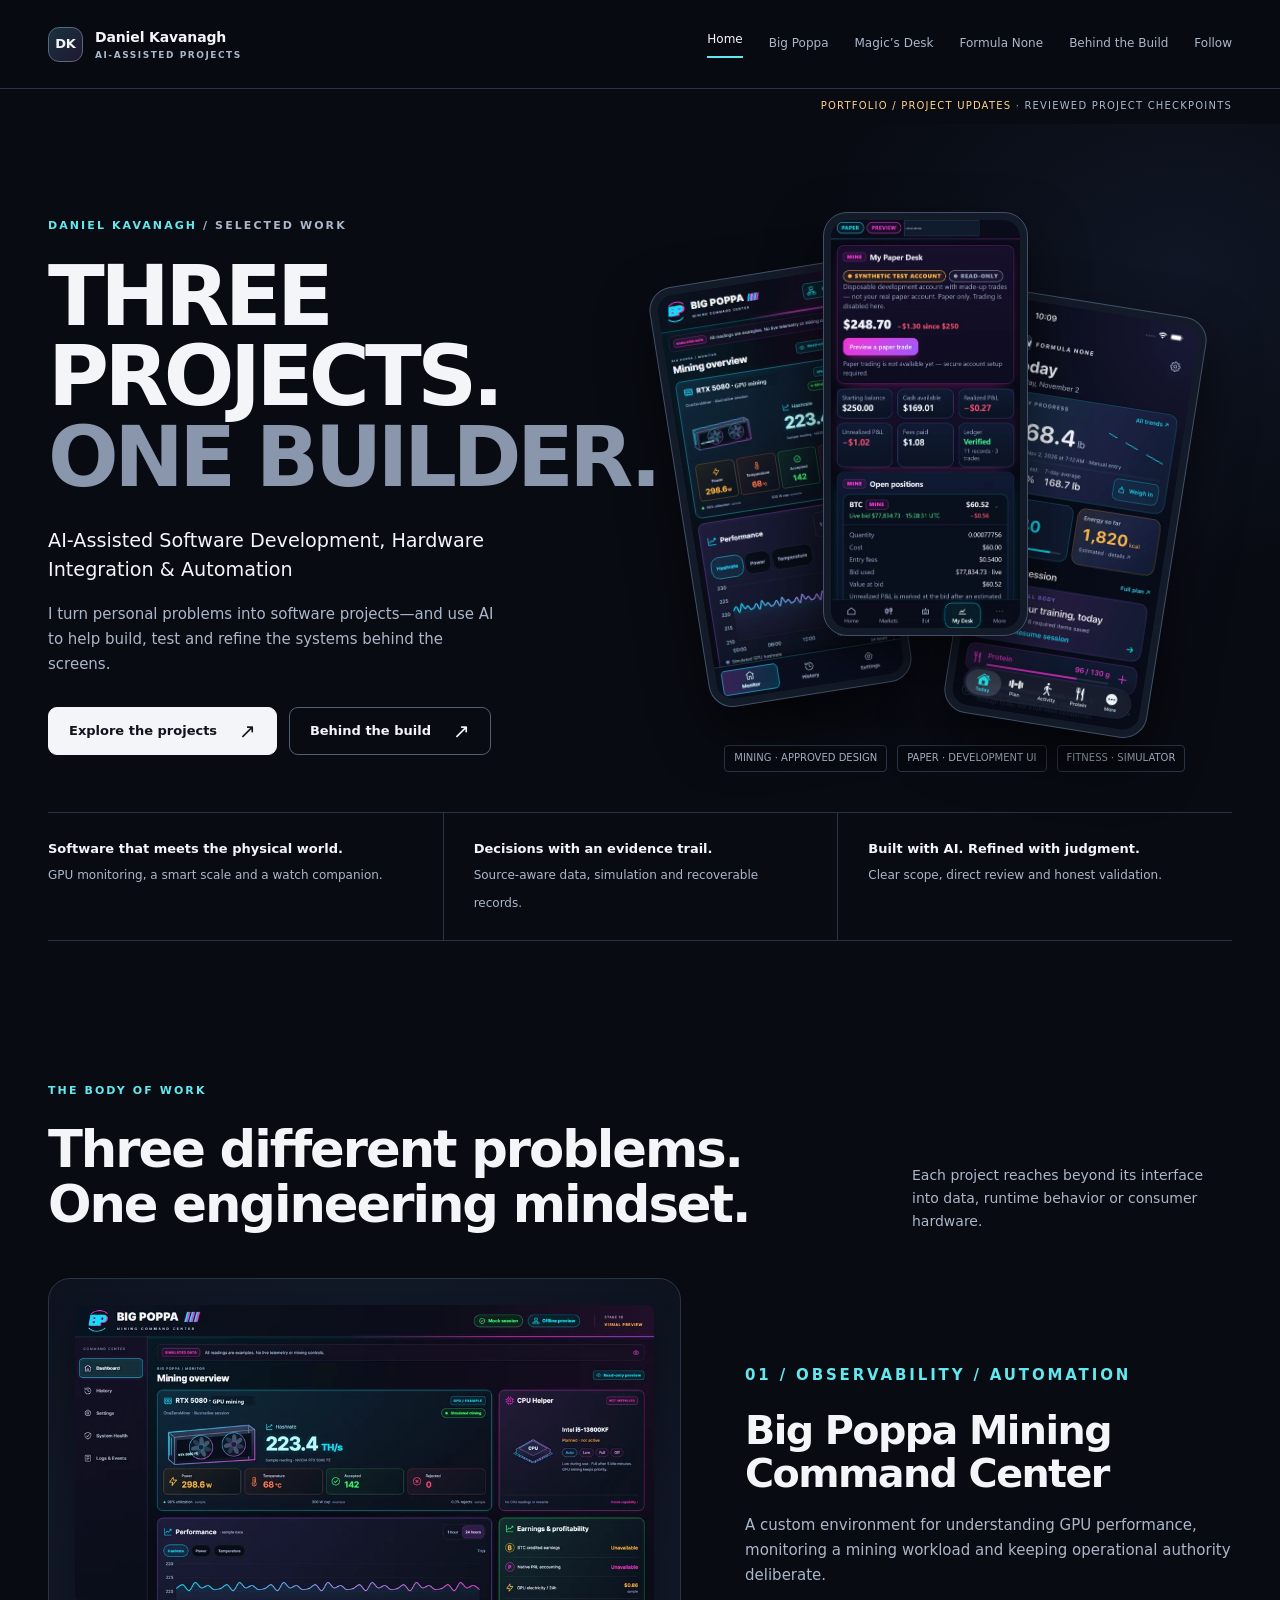
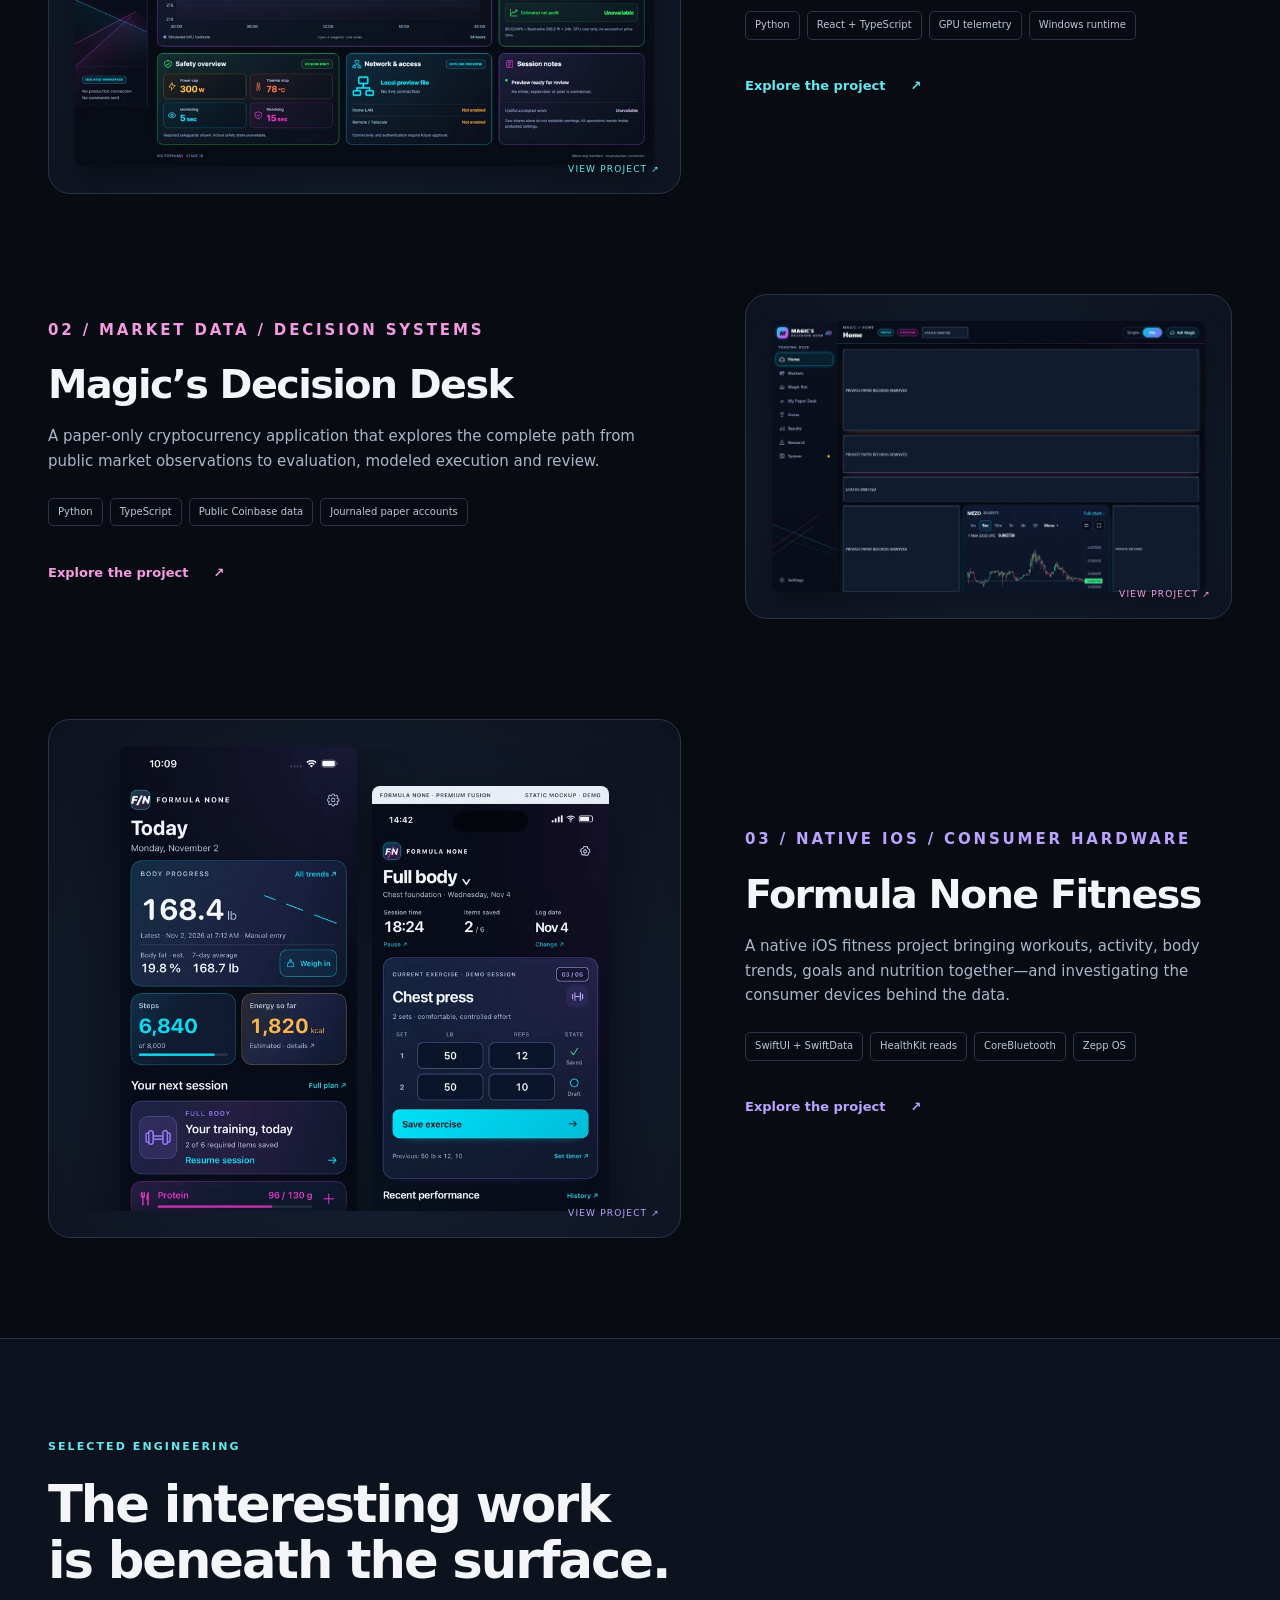
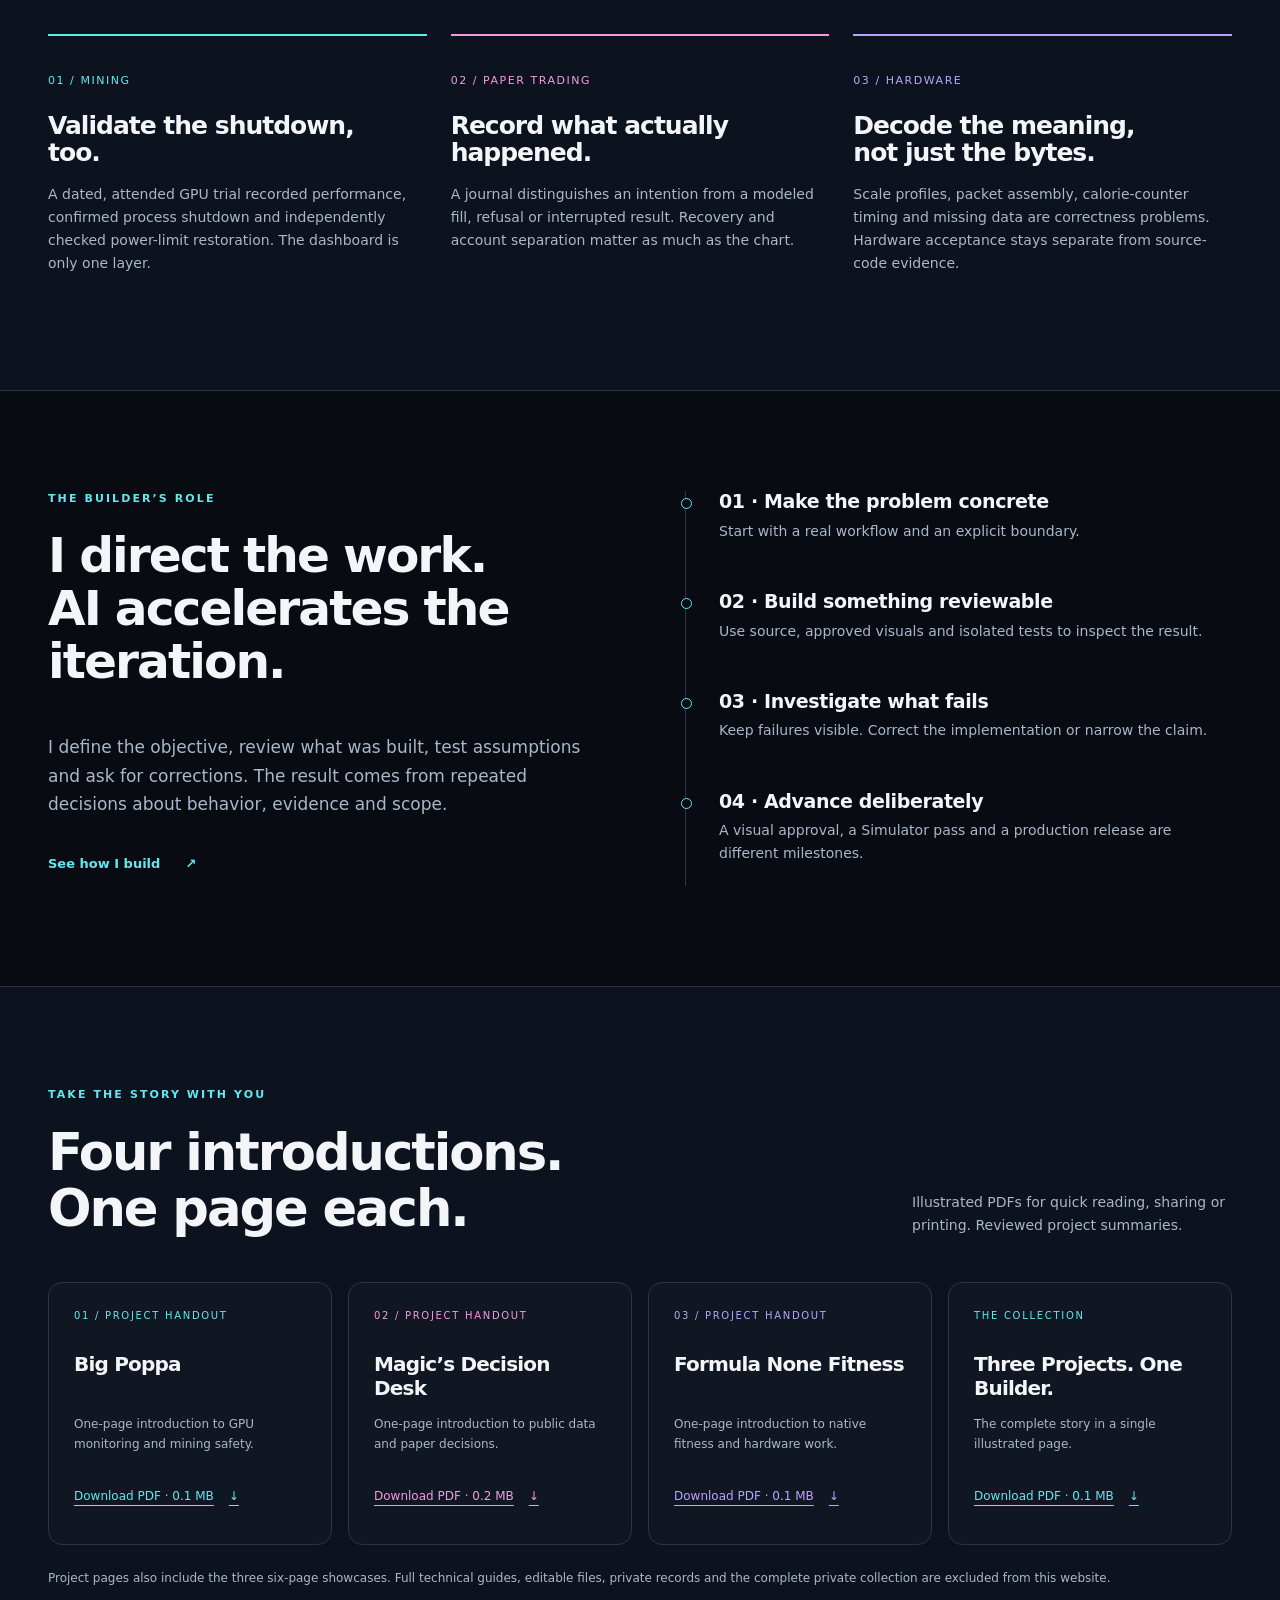
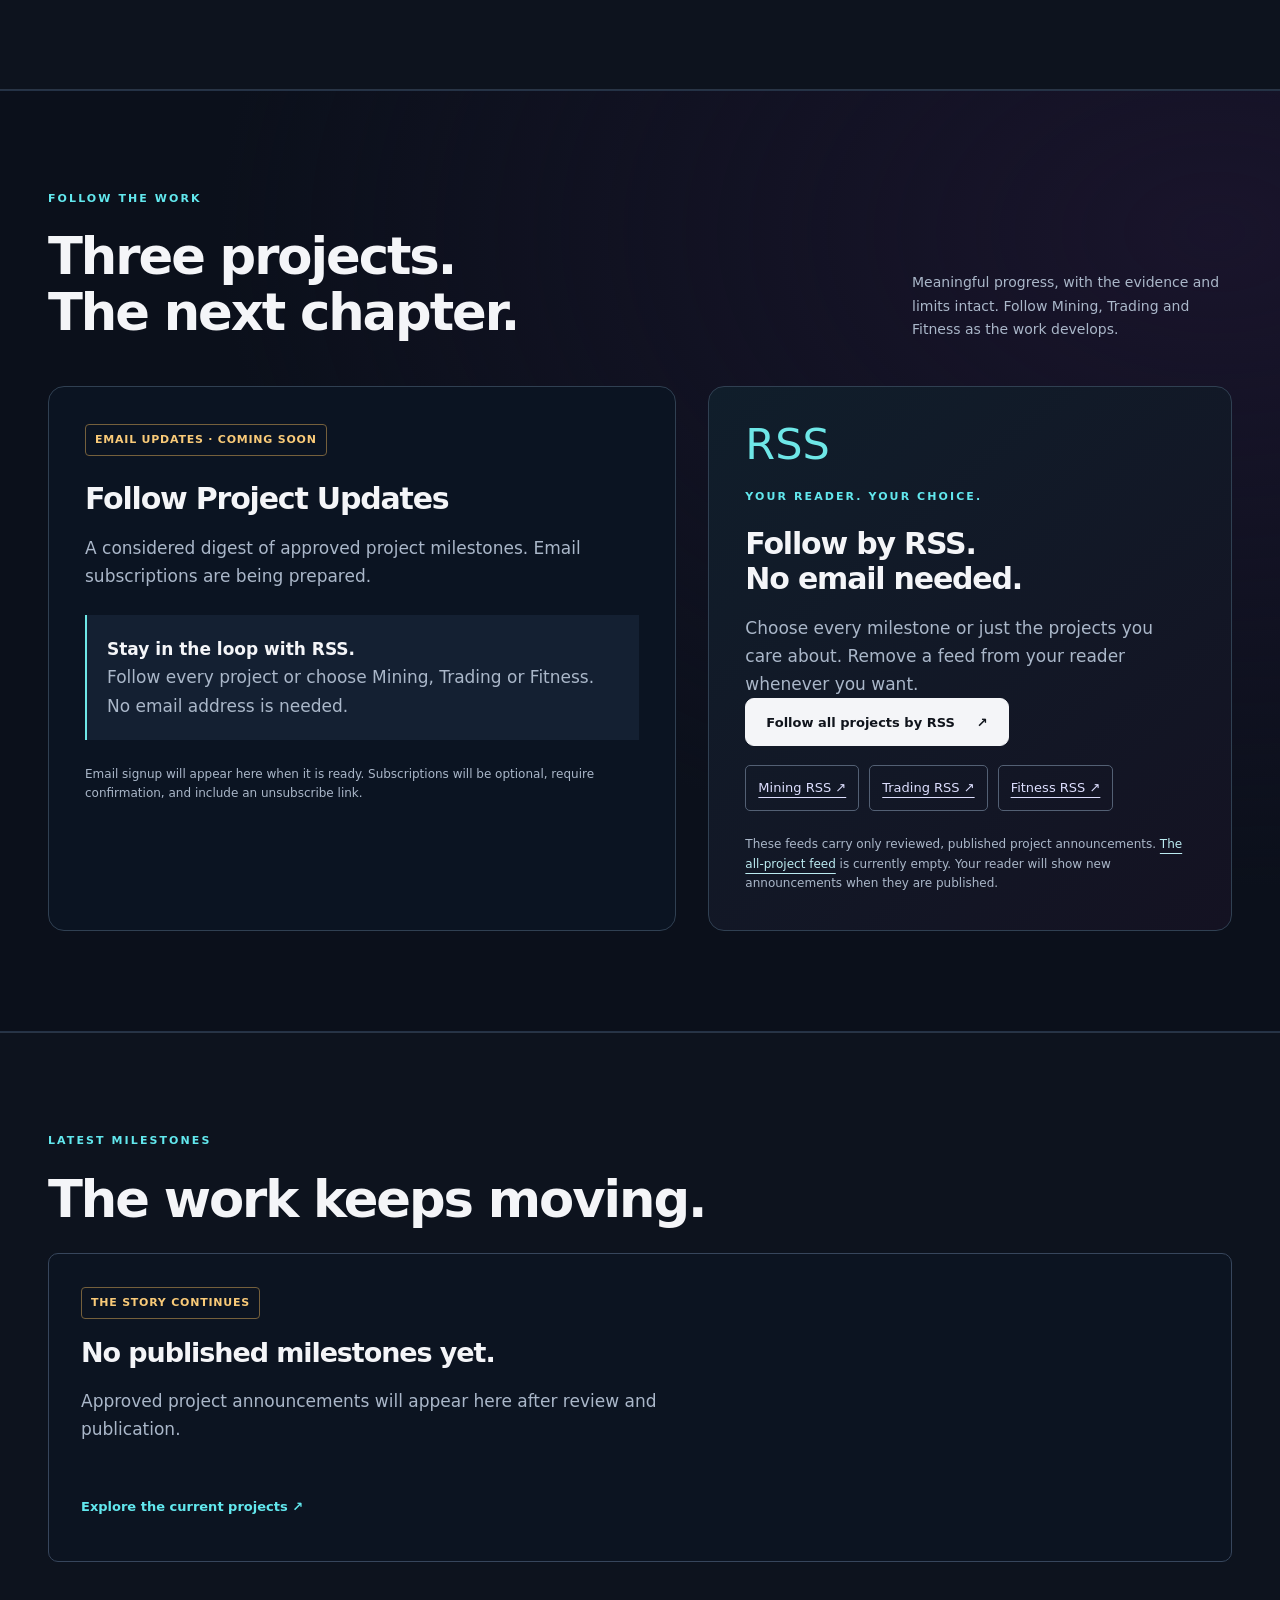
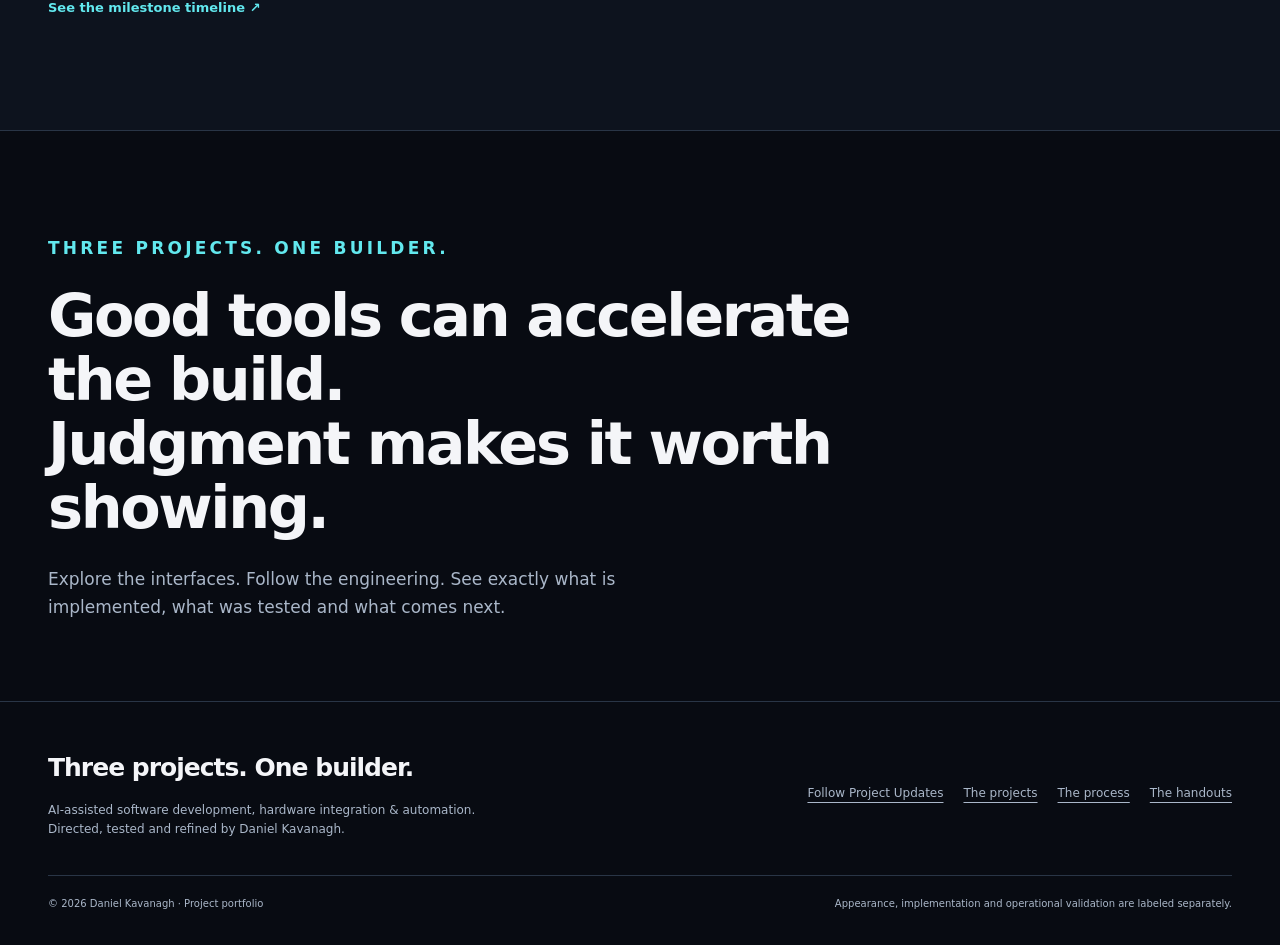
==== site/index.html @ 62670c36 "Publish owner-approved W3 Option-B portfolio release" ====
<!doctype html><html lang="en"><head><meta charset="utf-8"><meta name="viewport" content="width=device-width,initial-scale=1"><meta name="referrer" content="no-referrer"><meta http-equiv="Content-Security-Policy" content="default-src 'self'; img-src 'self' data:; script-src 'self'; style-src 'self'; font-src 'self'; connect-src 'none'; object-src 'none'; base-uri 'none'; form-action 'none'"><title>THREE PROJECTS. ONE BUILDER. | Daniel Kavanagh</title><meta name="description" content="Daniel Kavanagh’s AI-assisted software, hardware integration and automation portfolio: mining observability, paper-trading decisions and native iOS fitness."><meta property="og:type" content="website"><meta property="og:title" content="THREE PROJECTS. ONE BUILDER."><meta property="og:description" content="Daniel Kavanagh’s AI-assisted software, hardware integration and automation portfolio: mining observability, paper-trading decisions and native iOS fitness."><meta property="og:image" content="https://danielkavanagh2021-lgtm.github.io/three-projects-one-builder/assets/images/social-card.png"><meta property="og:image:width" content="1200"><meta property="og:image:height" content="630"><meta name="twitter:card" content="summary_large_image"><link rel="icon" href="assets/favicon.svg" type="image/svg+xml"><link rel="stylesheet" href="assets/site.css"><script src="assets/site.js" defer></script><link rel="stylesheet" href="assets/follow.css"><link rel="alternate" type="application/rss+xml" title="Three Projects. One Builder. milestones" href="feed.xml"><script src="assets/follow.js" defer></script><link rel="canonical" href="https://danielkavanagh2021-lgtm.github.io/three-projects-one-builder/"><meta property="og:url" content="https://danielkavanagh2021-lgtm.github.io/three-projects-one-builder/"></head><body class="cyan"><a class="skip" href="#main">Skip to content</a><header class="site-header"><div class="wrap header-inner"><a class="brand" href="index.html" aria-label="Daniel Kavanagh portfolio home"><span class="brand-mark" aria-hidden="true">DK</span><span>Daniel Kavanagh<small>AI-ASSISTED PROJECTS</small></span></a><button class="menu-toggle" type="button" aria-controls="primary-nav" aria-expanded="false" hidden>Menu <span aria-hidden="true">☰</span></button><nav class="nav" id="primary-nav" aria-label="Primary"><a href="index.html" aria-current="page">Home</a><a href="big-poppa.html">Big Poppa</a><a href="magics-decision-desk.html">Magic’s Desk</a><a href="formula-none-fitness.html">Formula None</a><a href="behind-the-build.html">Behind the Build</a><a href="updates.html">Follow</a></nav></div></header><div class="wrap preview-line"><b>PORTFOLIO / PROJECT UPDATES</b> · Reviewed project checkpoints</div><noscript><p class="no-script">All pages, images and downloads work without JavaScript. Image links open full resolution.</p></noscript><main id="main" tabindex="-1"><section class="hero"><div class="wrap"><div class="hero-grid"><div class="hero-copy"><p class="eyebrow">DANIEL KAVANAGH <span>/ SELECTED WORK</span></p><h1 class="home-title">THREE PROJECTS.<br><span class="quiet">ONE BUILDER.</span></h1><p class="subtitle">AI-Assisted Software Development, Hardware Integration &amp; Automation</p><p class="intro">I turn personal problems into software projects—and use AI to help build, test and refine the systems behind the screens.</p><div class="actions"><a class="button" href="#projects">Explore the projects <span class="arrow" aria-hidden="true">↗</span></a><a class="button secondary" href="behind-the-build.html">Behind the build <span class="arrow" aria-hidden="true">↗</span></a></div></div><div class="hero-phones" aria-label="Actual project visuals"><div class="phone-frame"><img src="assets/images/big-phone-thumb.webp" alt="Big Poppa approved phone design; simulated mining data" width="390" height="844" loading="eager" decoding="sync" class="" fetchpriority="high"></div><div class="phone-frame"><img src="assets/images/magic-desk-phone-thumb.webp" alt="Magic’s My Paper Desk phone interface; explicit synthetic test account" width="393" height="850" loading="eager" decoding="sync" class="" fetchpriority="high"></div><div class="phone-frame"><img src="assets/images/m1-populated-top-thumb.webp" alt="Formula None Today M1 actual Simulator screenshot with fictional data" width="392" height="850" loading="eager" decoding="sync" class="" fetchpriority="high"></div><div class="phone-notes"><span>MINING · APPROVED DESIGN</span><span>PAPER · DEVELOPMENT UI</span><span>FITNESS · SIMULATOR</span></div></div></div><div class="intro-strip"><div><strong>Software that meets the physical world.</strong><span>GPU monitoring, a smart scale and a watch companion.</span></div><div><strong>Decisions with an evidence trail.</strong><span>Source-aware data, simulation and recoverable records.</span></div><div><strong>Built with AI. Refined with judgment.</strong><span>Clear scope, direct review and honest validation.</span></div></div></div></section><section class="section" id="projects"><div class="wrap"><div class="section-heading"><div><p class="eyebrow">THE BODY OF WORK</p><h2>Three different problems.<br>One engineering mindset.</h2></div><p>Each project reaches beyond its interface into data, runtime behavior or consumer hardware.</p></div><article class="project-row cyan reveal"><a class="project-art" href="big-poppa.html" aria-label="Explore Big Poppa Mining Command Center"><img src="assets/images/big-dashboard-thumb.webp" alt="Stage 1B · approved simulated interface" width="900" height="718" loading="eager" decoding="sync" class=""></a><div class="project-copy"><p class="eyebrow">01 / OBSERVABILITY / AUTOMATION</p><h3>Big Poppa Mining Command Center</h3><p>A custom environment for understanding GPU performance, monitoring a mining workload and keeping operational authority deliberate.</p><div class="tags"><span>Python</span><span>React + TypeScript</span><span>GPU telemetry</span><span>Windows runtime</span></div><a class="text-link" href="big-poppa.html">Explore the project <span aria-hidden="true">↗</span></a></div></article><article class="project-row magenta reveal"><a class="project-art" href="magics-decision-desk.html" aria-label="Explore Magic’s Decision Desk"><img src="assets/images/magic-home-thumb.webp" alt="Premium Concept C · development visual reference" width="900" height="562" loading="eager" decoding="sync" class=""></a><div class="project-copy"><p class="eyebrow">02 / MARKET DATA / DECISION SYSTEMS</p><h3>Magic’s Decision Desk</h3><p>A paper-only cryptocurrency application that explores the complete path from public market observations to evaluation, modeled execution and review.</p><div class="tags"><span>Python</span><span>TypeScript</span><span>Public Coinbase data</span><span>Journaled paper accounts</span></div><a class="text-link" href="magics-decision-desk.html">Explore the project <span aria-hidden="true">↗</span></a></div></article><article class="project-row violet reveal"><a class="project-art" href="formula-none-fitness.html" aria-label="Explore Formula None Fitness"><div class="phone-pair"><img src="assets/images/m1-populated-top-thumb.webp" alt="Actual Today M1 in Simulator with fictional data" width="392" height="850" loading="eager" decoding="sync" class=""><img src="assets/images/fitness-workouts-thumb.webp" alt="Approved static Fusion Workouts design" width="379" height="850" loading="eager" decoding="sync" class=""></div></a><div class="project-copy"><p class="eyebrow">03 / NATIVE iOS / CONSUMER HARDWARE</p><h3>Formula None Fitness</h3><p>A native iOS fitness project bringing workouts, activity, body trends, goals and nutrition together—and investigating the consumer devices behind the data.</p><div class="tags"><span>SwiftUI + SwiftData</span><span>HealthKit reads</span><span>CoreBluetooth</span><span>Zepp OS</span></div><a class="text-link" href="formula-none-fitness.html">Explore the project <span aria-hidden="true">↗</span></a></div></article></div></section><section class="section tinted"><div class="wrap"><div class="section-heading"><div><p class="eyebrow">SELECTED ENGINEERING</p><h2>The interesting work<br>is beneath the surface.</h2></div></div><div class="three-col"><article class="insight cyan"><span class="index">01 / MINING</span><h3>Validate the shutdown, too.</h3><p>A dated, attended GPU trial recorded performance, confirmed process shutdown and independently checked power-limit restoration. The dashboard is only one layer.</p></article><article class="insight magenta"><span class="index">02 / PAPER TRADING</span><h3>Record what actually happened.</h3><p>A journal distinguishes an intention from a modeled fill, refusal or interrupted result. Recovery and account separation matter as much as the chart.</p></article><article class="insight violet"><span class="index">03 / HARDWARE</span><h3>Decode the meaning, not just the bytes.</h3><p>Scale profiles, packet assembly, calorie-counter timing and missing data are correctness problems. Hardware acceptance stays separate from source-code evidence.</p></article></div></div></section><section class="section"><div class="wrap editorial"><div><div class="section-heading"><div><p class="eyebrow">THE BUILDER’S ROLE</p><h2>I direct the work.<br>AI accelerates the iteration.</h2></div></div><p>I define the objective, review what was built, test assumptions and ask for corrections. The result comes from repeated decisions about behavior, evidence and scope.</p><a class="text-link" href="behind-the-build.html">See how I build <span aria-hidden="true">↗</span></a></div><div class="process-line"><article><h3>01 · Make the problem concrete</h3><p>Start with a real workflow and an explicit boundary.</p></article><article><h3>02 · Build something reviewable</h3><p>Use source, approved visuals and isolated tests to inspect the result.</p></article><article><h3>03 · Investigate what fails</h3><p>Keep failures visible. Correct the implementation or narrow the claim.</p></article><article><h3>04 · Advance deliberately</h3><p>A visual approval, a Simulator pass and a production release are different milestones.</p></article></div></div></section><section class="section tinted" id="downloads"><div class="wrap"><div class="section-heading"><div><p class="eyebrow">TAKE THE STORY WITH YOU</p><h2>Four introductions.<br>One page each.</h2></div><p>Illustrated PDFs for quick reading, sharing or printing. Reviewed project summaries.</p></div><div class="download-grid"><article class="download-card cyan"><span class="doc-icon">01 / PROJECT HANDOUT</span><h3>Big Poppa</h3><p>One-page introduction to GPU monitoring and mining safety.</p><a href="assets/downloads/07-Big-Poppa-One-Page.pdf" download>Download PDF · 0.1 MB <span aria-hidden="true">↓</span></a></article><article class="download-card magenta"><span class="doc-icon">02 / PROJECT HANDOUT</span><h3>Magic’s Decision Desk</h3><p>One-page introduction to public data and paper decisions.</p><a href="assets/downloads/08-Magics-Decision-Desk-One-Page.pdf" download>Download PDF · 0.2 MB <span aria-hidden="true">↓</span></a></article><article class="download-card violet"><span class="doc-icon">03 / PROJECT HANDOUT</span><h3>Formula None Fitness</h3><p>One-page introduction to native fitness and hardware work.</p><a href="assets/downloads/09-Formula-None-Fitness-One-Page.pdf" download>Download PDF · 0.1 MB <span aria-hidden="true">↓</span></a></article><article class="download-card cyan"><span class="doc-icon">THE COLLECTION</span><h3>Three Projects. One Builder.</h3><p>The complete story in a single illustrated page.</p><a href="assets/downloads/10-Three-Projects-One-Page.pdf" download>Download PDF · 0.1 MB <span aria-hidden="true">↓</span></a></article></div><p class="fineprint">Project pages also include the three six-page showcases. Full technical guides, editable files, private records and the complete private collection are excluded from this website.</p></div></section><section class="section follow-section" id="follow"><div class="wrap"><div class="section-heading"><div><p class="eyebrow">FOLLOW THE WORK</p><h2>Three projects.<br/>The next chapter.</h2></div><p>Meaningful progress, with the evidence and limits intact. Follow Mining, Trading and Fitness as the work develops.</p></div><div class="follow-grid"><article class="email-preview email-coming-soon"><span class="review-badge">EMAIL UPDATES · COMING SOON</span><h3>Follow Project Updates</h3><p>A considered digest of approved project milestones. Email subscriptions are being prepared.</p><div class="coming-soon-message"><strong>Stay in the loop with RSS.</strong><p>Follow every project or choose Mining, Trading or Fitness. No email address is needed.</p></div><p class="fineprint">Email signup will appear here when it is ready. Subscriptions will be optional, require confirmation, and include an unsubscribe link.</p></article><aside class="rss-panel"><span class="rss-icon" aria-hidden="true">RSS</span><p class="eyebrow">YOUR READER. YOUR CHOICE.</p><h3>Follow by RSS.<br/>No email needed.</h3><p>Choose every milestone or just the projects you care about. Remove a feed from your reader whenever you want.</p><a class="button" href="feed.xml">Follow all projects by RSS <span aria-hidden="true">↗</span></a><div class="rss-interests"><a href="feed-mining.xml">Mining RSS ↗</a><a href="feed-trading.xml">Trading RSS ↗</a><a href="feed-fitness.xml">Fitness RSS ↗</a></div><p class="fineprint">These feeds carry only reviewed, published project announcements. <a href="feed.xml">The all-project feed</a> is currently empty. Your reader will show new announcements when they are published.</p></aside></div></div></section><section class="section tinted"><div class="wrap"><p class="eyebrow">LATEST MILESTONES</p><h2>The work keeps moving.</h2><div class="milestone-timeline" id="milestone-timeline"><div class="milestone-empty"><span class="review-badge">THE STORY CONTINUES</span><h3>No published milestones yet.</h3><p id="milestone-empty-message">Approved project announcements will appear here after review and publication.</p><a class="text-link" href="index.html#projects">Explore the current projects ↗</a></div></div><p><a class="text-link" href="updates.html#latest">See the milestone timeline ↗</a></p></div></section><section class="closing"><div class="wrap"><p class="eyebrow">THREE PROJECTS. ONE BUILDER.</p><h2>Good tools can accelerate the build.<br>Judgment makes it worth showing.</h2><p>Explore the interfaces. Follow the engineering. See exactly what is implemented, what was tested and what comes next.</p></div></section></main><footer class="site-footer"><div class="wrap"><div class="footer-top"><div><strong>Three projects. One builder.</strong><p>AI-assisted software development, hardware integration & automation.<br>Directed, tested and refined by Daniel Kavanagh.</p></div><nav class="footer-nav" aria-label="Footer"><a href="updates.html">Follow Project Updates</a><a href="index.html#projects">The projects</a><a href="behind-the-build.html">The process</a><a href="index.html#downloads">The handouts</a></nav></div><div class="footer-bottom"><span>© 2026 Daniel Kavanagh · Project portfolio</span><span>Appearance, implementation and operational validation are labeled separately.</span></div></div></footer><dialog id="image-viewer" aria-label="Screenshot viewer" aria-describedby="viewer-caption"><div class="viewer-toolbar"><button type="button" class="viewer-prev" aria-label="Previous screenshot">←</button><button type="button" class="viewer-next" aria-label="Next screenshot">→</button><span id="viewer-position" aria-live="polite"></span><button type="button" class="viewer-close" aria-label="Close screenshot viewer">Close ×</button></div><img class="viewer-image" alt=""><p class="viewer-caption" id="viewer-caption"></p><a class="original-link" href="assets/images/social-card.png" target="_blank" rel="noopener">Open full-resolution image ↗</a></dialog></body></html>
---- site/assets/site.css ----
@charset "UTF-8";
:root{color-scheme:dark;--bg:#080b12;--surface:#101722;--surface2:#151e2d;--ink:#f4f5f8;--muted:#aab7c9;--line:#293546;--cyan:#62e8ee;--magenta:#f39bdf;--violet:#bba4ff;--emerald:#77e8b4;--amber:#ffd28a;--accent:var(--cyan);--radius:22px;font-family:"Segoe UI",system-ui,-apple-system,BlinkMacSystemFont,sans-serif}
*{box-sizing:border-box}html{scroll-behavior:smooth;scroll-padding-top:110px}body{margin:0;background:var(--bg);color:var(--ink);font-size:17px;line-height:1.65}body.viewer-open{overflow:hidden}a{color:inherit;text-decoration-thickness:1px;text-underline-offset:5px}button,a{-webkit-tap-highlight-color:transparent}button{font:inherit}button,a,summary{touch-action:manipulation}:focus-visible{outline:3px solid var(--cyan);outline-offset:5px}::selection{background:#624192;color:white}img{display:block;max-width:100%;height:auto}h1,h2,h3,p,figure{margin:0}h1,h2,h3{line-height:1.09;letter-spacing:-.04em;font-weight:650}p{color:var(--muted)}h1{font-size:clamp(44px,6vw,86px)}h2{font-size:clamp(33px,4vw,56px)}h3{font-size:25px}strong{color:var(--ink)}.wrap{width:min(1256px,calc(100% - 96px));margin:auto}.cyan{--accent:var(--cyan)}.magenta{--accent:var(--magenta)}.violet{--accent:var(--violet)}.eyebrow{font:600 11px/1.5 "Segoe UI",system-ui,sans-serif;letter-spacing:.19em;text-transform:uppercase;color:var(--accent);margin-bottom:22px}.eyebrow span{margin-right:20px;color:var(--muted)}.pill{display:inline-flex;align-items:center;gap:8px;border:1px solid var(--line);border-radius:999px;font-size:11px;line-height:1.5;letter-spacing:.06em;padding:7px 12px;color:var(--muted)}.pill:before{content:"";width:6px;height:6px;background:var(--emerald);border-radius:50%}.pill.amber:before{background:var(--amber)}.skip{position:fixed;top:-100px;left:16px;z-index:100;background:var(--ink);color:var(--bg);padding:14px}.skip:focus{top:12px}.site-header{border-bottom:1px solid var(--line);background:rgba(8,11,18,.96);position:sticky;top:0;z-index:30;backdrop-filter:blur(16px)}.header-inner{height:88px;display:flex;align-items:center;justify-content:space-between;gap:25px}.brand{display:flex;align-items:center;gap:12px;text-decoration:none;font-size:14px;font-weight:600;letter-spacing:-.01em;white-space:nowrap}.brand-mark{width:35px;height:35px;display:grid;place-items:center;border:1px solid #586779;border-radius:11px;font-size:13px;background:linear-gradient(135deg,#19323e,#201831)}.brand small{display:block;font-size:9px;color:var(--muted);letter-spacing:.17em;line-height:1.4}.nav{display:flex;gap:26px;align-items:center}.nav a{font-size:12px;text-decoration:none;color:var(--muted);padding:15px 0;white-space:nowrap}.nav a:hover,.nav a[aria-current=page]{color:var(--ink)}.nav a[aria-current=page]:after{content:"";display:block;background:var(--accent);height:2px;margin-top:6px}.menu-toggle{border:1px solid var(--line);background:var(--surface);color:var(--ink);border-radius:10px;min-height:44px;padding:6px 13px}.preview-line{font-size:10px;letter-spacing:.12em;text-transform:uppercase;color:var(--muted);text-align:right;padding:9px 0}.preview-line b{font-weight:500;color:var(--amber)}.hero{padding:58px 0 42px;position:relative;overflow:clip}.hero:before{content:"";width:800px;height:650px;position:absolute;right:-300px;top:-180px;background:radial-gradient(ellipse,#25345944,transparent 65%);pointer-events:none}.hero-grid{display:grid;grid-template-columns:1.1fr 1fr;gap:20px;align-items:center;min-height:610px}.home-title{font-size:clamp(52px,6.5vw,94px);font-weight:700;letter-spacing:-.055em;line-height:.97}.home-title .quiet{color:#8996ac}.hero-copy{position:relative;z-index:2;max-width:650px}.hero-copy .subtitle{font-size:clamp(16px,1.5vw,20px);color:var(--ink);max-width:490px;margin-top:28px;line-height:1.5}.hero-copy .intro{font-size:15px;max-width:460px;margin-top:18px}.actions{display:flex;gap:12px;flex-wrap:wrap;margin-top:30px}.button{min-height:48px;display:inline-flex;align-items:center;justify-content:center;gap:22px;padding:12px 20px;border-radius:9px;background:var(--ink);color:#10141c;text-decoration:none;font-size:13px;font-weight:600;border:1px solid var(--ink);transition:transform .2s,background .2s}.button:hover{transform:translateY(-2px);background:white}.button.secondary{color:var(--ink);background:transparent;border-color:#526073}.button.secondary:hover{background:var(--surface2)}.arrow{font-size:20px;font-weight:400;line-height:1}.hero-phones{position:relative;height:570px;isolation:isolate;perspective:1400px}.hero-phones:before{content:"";position:absolute;inset:50px -30px 0;background:radial-gradient(ellipse,#4a357e35,transparent 67%);z-index:-1}.phone-frame{position:absolute;width:205px;border-radius:24px;padding:7px;background:#141b28;border:1px solid #415068;box-shadow:0 26px 55px #0009;overflow:hidden}.phone-frame img{width:100%;border-radius:17px}.phone-frame:nth-child(1){top:70px;left:0;transform:rotate(-9deg);z-index:1}.phone-frame:nth-child(2){top:10px;left:145px;transform:rotate(0deg);z-index:3}.phone-frame:nth-child(3){top:100px;left:295px;transform:rotate(9deg);z-index:2}.phone-notes{position:absolute;bottom:0;left:0;right:0;display:flex;justify-content:center;gap:10px;flex-wrap:wrap;font-size:10px;color:var(--muted)}.phone-notes span{padding:4px 9px;background:#080b12dd;border:1px solid var(--line);border-radius:4px}.intro-strip{display:grid;grid-template-columns:repeat(3,1fr);border-top:1px solid var(--line);border-bottom:1px solid var(--line);margin:20px 0 0}.intro-strip>div{padding:25px 30px 25px 0}.intro-strip>div+div{border-left:1px solid var(--line);padding-left:30px}.intro-strip strong{display:block;font-size:13px;font-weight:600}.intro-strip span{font-size:12px;color:var(--muted)}.section{padding:100px 0}.section-heading{display:flex;gap:30px;justify-content:space-between;align-items:end;margin-bottom:45px}.section-heading h2{max-width:730px}.section-heading>p{max-width:320px;font-size:14px}.project-row{display:grid;grid-template-columns:1.3fr 1fr;gap:64px;align-items:center;margin:0 0 100px}.project-row:last-child{margin-bottom:0}.project-row:nth-child(odd) .project-art{order:2}.project-art{display:block;background:radial-gradient(ellipse at 50% 60%,#182337,#0d121e);border:1px solid var(--line);border-radius:var(--radius);padding:26px;position:relative;overflow:hidden;text-decoration:none}.project-art:after{content:"VIEW PROJECT ↗";position:absolute;right:20px;bottom:16px;font-size:9px;color:var(--accent);letter-spacing:.13em}.project-art>img{width:100%;box-shadow:0 18px 30px #0005;border-radius:8px;transition:transform .5s}.project-art:hover>img{transform:translateY(-5px)}.project-art .phone-pair{display:flex;gap:15px;align-items:start;justify-content:center;max-height:465px;overflow:hidden}.project-art .phone-pair img{width:41%;border-radius:8px;box-shadow:0 20px 50px #0008}.project-art .phone-pair img+img{margin-top:40px}.project-copy h3{font-size:clamp(30px,3.1vw,44px);margin-bottom:18px}.project-copy>p{font-size:15px}.tags{display:flex;gap:7px;flex-wrap:wrap;margin-top:24px}.tags span{font-size:10px;padding:5px 9px;border:1px solid var(--line);border-radius:5px;color:#bbc7d7}.text-link{display:inline-flex;align-items:center;gap:25px;font-size:13px;font-weight:600;margin-top:24px;color:var(--accent);text-decoration:none;min-height:44px}.text-link:hover{text-decoration:underline}.tinted{background:#0d131e;border-block:1px solid var(--line)}.three-col{display:grid;grid-template-columns:repeat(3,1fr);gap:24px}.insight{border-top:2px solid var(--accent);padding:28px 0 15px}.insight .index{font-size:11px;letter-spacing:.14em;color:var(--accent)}.insight h3{margin:20px 0 16px;font-size:25px;max-width:320px}.insight p{font-size:14px}.editorial{display:grid;grid-template-columns:1fr 1fr;gap:90px}.editorial h2{font-size:clamp(32px,3.8vw,52px)}.editorial p+p{margin-top:20px}.process-line{border-left:1px solid var(--line);padding-left:33px;display:grid;gap:28px}.process-line h3{font-size:19px;letter-spacing:-.02em}.process-line p{font-size:14px;margin-top:8px}.process-line article{position:relative}.process-line article:before{content:"";position:absolute;left:-38px;top:7px;width:9px;height:9px;border:1px solid var(--cyan);background:var(--bg);border-radius:50%}.download-grid{display:grid;grid-template-columns:repeat(4,1fr);gap:16px}.download-card{border:1px solid var(--line);border-radius:14px;padding:25px;background:var(--surface);display:flex;flex-direction:column;align-items:start}.download-card .doc-icon{font-size:10px;letter-spacing:.17em;color:var(--accent);margin-bottom:28px}.download-card h3{font-size:20px;line-height:1.2;min-height:48px}.download-card p{font-size:12px;margin:15px 0 20px}.download-card a{color:var(--accent);font-size:12px;margin-top:auto;min-height:44px;display:inline-flex;align-items:center;gap:15px}.fineprint{font-size:12px;color:var(--muted);margin-top:24px}.site-footer{padding:45px 0 32px;border-top:1px solid var(--line)}.footer-top{display:flex;justify-content:space-between;gap:30px;align-items:center}.footer-top strong{font-size:25px;letter-spacing:-.04em}.footer-top p{font-size:12px;max-width:480px;margin-top:12px}.footer-nav{display:flex;flex-wrap:wrap;gap:20px}.footer-nav a{font-size:12px;color:var(--muted)}.footer-bottom{margin-top:35px;padding-top:20px;border-top:1px solid var(--line);font-size:10px;color:var(--muted);display:flex;justify-content:space-between;gap:20px}.project-hero{padding:65px 0 60px}.project-hero h1{max-width:1050px}.project-hero .lead{max-width:760px;margin-top:28px;font-size:20px}.project-hero .title-meta{margin-top:28px;display:flex;gap:14px;flex-wrap:wrap}.hero-board{margin-top:45px;padding:25px;border:1px solid var(--line);border-radius:var(--radius);background:linear-gradient(140deg,#172338,#101421);position:relative}.hero-board .wide-shot{max-width:1000px;margin:auto;border-radius:8px;box-shadow:0 15px 40px #0007}.hero-board figcaption{display:flex;justify-content:space-between;gap:20px;font-size:11px;color:var(--muted);padding:20px 5px 0}.hero-board figcaption span:first-child{color:var(--accent)}.image-link{display:block;text-decoration:none;cursor:zoom-in}.status-note{border-left:3px solid var(--accent);padding:17px 22px;background:var(--surface);font-size:13px;color:var(--muted);margin-top:30px}.status-note strong{color:var(--accent)}.flow{display:grid;grid-template-columns:repeat(4,1fr);gap:28px;margin-top:40px}.flow article{border:1px solid #455469;border-radius:14px;background:var(--surface);padding:24px 20px;position:relative}.flow article:not(:last-child):after{content:"→";position:absolute;right:-24px;top:40%;color:var(--accent);font-size:24px}.flow span{font:600 11px/1 "Segoe UI",sans-serif;color:var(--accent)}.flow h3{font-size:20px;margin-top:25px}.flow p{font-size:12px;margin-top:12px}.pullquote{font-size:clamp(24px,3.2vw,40px);line-height:1.3;letter-spacing:-.025em;color:var(--ink);max-width:950px;border-left:3px solid var(--accent);padding-left:35px;margin-bottom:35px}.two-col{display:grid;grid-template-columns:1fr 1fr;gap:55px}.two-col h3{margin-bottom:20px;font-size:25px}.two-col p{font-size:15px}.two-col p+p{margin-top:20px}.gallery{display:grid;grid-template-columns:repeat(2,1fr);gap:28px}.gallery figure{border:1px solid var(--line);border-radius:18px;overflow:hidden;background:var(--surface)}.gallery .image-link{height:350px;background:#0a1020;display:flex;align-items:center;justify-content:center;padding:20px}.gallery .image-link img{max-height:310px;width:auto;object-fit:contain}.gallery figcaption{border-top:1px solid var(--line);padding:22px}.gallery h3{font-size:20px;margin-bottom:12px}.gallery p{font-size:12px}.gallery .zoom-label{color:var(--accent);display:block;font-size:10px;letter-spacing:.06em;margin-top:15px}.gallery.phones{grid-template-columns:repeat(3,1fr)}.gallery.phones .image-link{height:410px}.gallery.phones .image-link img{max-height:370px}.status-table{width:100%;border-collapse:collapse;margin-top:40px;font-size:14px}.status-table th,.status-table td{padding:22px 20px;text-align:left;border-bottom:1px solid var(--line);vertical-align:top}.status-table th{color:var(--accent);width:32%;font-weight:600}.status-table td{color:var(--muted)}.next-project{display:flex;align-items:center;justify-content:space-between;padding:35px;border:1px solid var(--line);border-radius:16px;text-decoration:none;background:var(--surface);margin:0 0 70px}.next-project span{font-size:12px;color:var(--muted)}.next-project strong{display:block;font-size:25px;margin-top:8px}.next-project i{font-style:normal;color:var(--accent);font-size:35px}.comparison{display:grid;grid-template-columns:1fr 1fr;gap:32px;margin-top:40px}.comparison figure{padding:26px;border:1px solid var(--line);border-radius:20px;background:#0d1320}.comparison .image-link img{max-height:720px;margin:auto;width:auto;border-radius:8px}.comparison figcaption{font-size:12px;color:var(--muted);margin-top:24px}.comparison figcaption strong{color:var(--accent);display:block;font-size:14px;margin-bottom:8px}.comparison-note{font-size:14px;max-width:900px;margin-top:30px}.case-study{margin-top:55px;padding:44px;background:var(--surface);border:1px solid var(--line);border-radius:20px;display:grid;grid-template-columns:.8fr 1.2fr;gap:60px}.case-study h3{font-size:35px}.case-study .case-body p{font-size:14px}.case-study .case-body p+p{margin-top:18px}.mini-flow{display:flex;flex-wrap:wrap;align-items:center;gap:10px;margin:24px 0;color:var(--accent);font-size:11px}.mini-flow b{font-weight:500;padding:8px 10px;border:1px solid #465266;border-radius:7px;color:var(--ink)}.tests{display:grid;grid-template-columns:repeat(3,1fr);gap:20px;margin-top:40px}.test-card{padding:25px;border:1px solid var(--line);background:var(--surface);border-radius:14px}.test-card strong{font-size:29px;color:var(--accent);letter-spacing:-.04em;display:block}.test-card p{font-size:12px;margin-top:12px}.work-hero{padding:75px 0 80px}.work-hero h1{max-width:850px}.work-hero .lead{font-size:20px;max-width:750px;margin-top:30px}.discipline-grid{display:grid;grid-template-columns:repeat(2,1fr);gap:28px}.discipline-grid article{border:1px solid var(--line);padding:35px;border-radius:16px;background:var(--surface)}.discipline-grid h3{font-size:25px;margin-bottom:18px}.discipline-grid p{font-size:14px}.discipline-grid .eyebrow{margin-bottom:18px}.definition{margin-top:20px;border-bottom:1px solid var(--line);padding:0 0 25px}.definition h3{font-size:20px;margin-bottom:10px}.definition p{font-size:14px}.closing{padding:80px 0}.closing h2{font-size:clamp(35px,4.6vw,65px);max-width:900px}.closing p{font-size:17px;max-width:670px;margin-top:25px}.reveal.arrived{animation:arrive .6s ease-out both}@keyframes arrive{from{transform:translateY(12px)}to{transform:translateY(0)}}dialog{width:min(1100px,96vw);max-height:94dvh;padding:20px;border:1px solid #52637e;border-radius:15px;background:#0d1421;color:var(--ink);overflow:auto}dialog::backdrop{background:#02050beb;backdrop-filter:blur(5px)}.viewer-toolbar{display:flex;align-items:center;gap:10px;margin-bottom:15px;position:sticky;top:0;background:#0d1421;z-index:2;padding:4px}.viewer-toolbar button{background:var(--surface2);border:1px solid #5b6a80;border-radius:7px;color:var(--ink);min-width:44px;min-height:44px;padding:6px 12px}.viewer-toolbar .viewer-close{margin-left:auto}.viewer-toolbar span{font-size:12px;color:var(--muted)}.viewer-image{max-height:72dvh;margin:auto;object-fit:contain;width:auto}.viewer-caption{font-size:13px;margin:15px 0}.original-link{font-size:12px;color:var(--cyan);display:inline-flex;min-height:44px;align-items:center}.no-script{background:#192234;padding:12px;text-align:center;color:var(--ink);font-size:12px}body.js-free .menu-toggle{display:none}
@media(min-width:1600px){.hero-grid{grid-template-columns:1fr 1fr}.hero-phones{margin-left:35px}}
@media(max-width:1150px){.wrap{width:calc(100% - 64px)}.nav{gap:18px}.nav a{font-size:11px}.hero-grid{grid-template-columns:1fr 1fr;min-height:550px}.hero-phones{height:500px;transform:scale(.85);transform-origin:center center;width:500px;margin-left:-30px}.home-title{font-size:70px}.project-row{gap:35px}.download-grid{grid-template-columns:repeat(2,1fr)}.editorial{gap:50px}}
@media(max-width:900px){.header-inner{height:76px}.brand{font-size:13px}.nav{gap:13px}.nav a{font-size:10px}.hero-grid{grid-template-columns:1fr;min-height:0}.hero-copy{max-width:700px}.home-title{font-size:clamp(58px,10vw,86px)}.hero-phones{width:500px;transform:none;margin:30px auto 0;height:570px}.hero-copy .subtitle,.hero-copy .intro{max-width:650px}.hero{padding-top:35px}.section{padding:75px 0}.project-row{gap:30px;grid-template-columns:1fr 1fr}.project-copy h3{font-size:33px}.project-art{padding:15px}.project-art .phone-pair{max-height:350px}.editorial{gap:35px}.three-col{gap:25px}.insight h3{font-size:23px}.flow{gap:20px}.flow article{padding:20px 15px}.flow article:not(:last-child):after{right:-19px}.flow h3{font-size:18px}.case-study{gap:30px;padding:30px}.gallery.phones{grid-template-columns:repeat(2,1fr)}}
@media(max-width:720px){.wrap{width:calc(100% - 40px)}.header-inner{height:auto;min-height:76px;flex-wrap:wrap;gap:0;padding:15px 0}.brand{font-size:13px}.menu-toggle{margin-left:auto}.nav{display:flex;flex-wrap:wrap;gap:0;width:100%;padding-top:12px}.nav a{width:50%;padding:12px 0;font-size:13px}.nav a[aria-current=page]:after{display:none}.nav:not(.is-open):has(~.none){display:none}body:has(.menu-toggle:not([hidden])) .nav:not(.is-open){display:none}.preview-line{font-size:9px;text-align:left;line-height:1.6}.hero{padding-top:25px}.hero-grid{gap:0}.home-title{font-size:clamp(45px,10.7vw,75px)}.hero-copy .eyebrow{font-size:10px;margin-bottom:26px}.hero-copy .subtitle{font-size:17px;margin-top:25px}.hero-copy .intro{font-size:14px}.actions{gap:10px;margin-top:25px}.button{font-size:12px;padding:12px 16px;min-height:48px}.hero-phones{width:350px;height:405px;margin-top:42px}.phone-frame{width:142px;padding:5px;border-radius:17px}.phone-frame img{border-radius:12px}.phone-frame:nth-child(1){left:0;top:45px}.phone-frame:nth-child(2){left:104px;top:0}.phone-frame:nth-child(3){left:208px;top:65px}.phone-notes{gap:5px;font-size:8px}.phone-notes span{padding:3px 5px}.intro-strip{grid-template-columns:1fr;margin-top:10px}.intro-strip>div,.intro-strip>div+div{padding:17px 0;border-left:0}.intro-strip>div+div{border-top:1px solid var(--line)}.intro-strip strong{font-size:13px}.intro-strip span{font-size:12px}.section{padding:65px 0}.section-heading{display:block;margin-bottom:32px}.section-heading>p{margin-top:20px;max-width:500px;font-size:14px}.eyebrow{margin-bottom:17px;font-size:10px}.project-row{grid-template-columns:1fr;gap:28px;margin-bottom:65px}.project-row:nth-child(odd) .project-art{order:0}.project-art{padding:20px}.project-art:after{bottom:9px;font-size:8px}.project-art .phone-pair{max-height:390px}.project-copy h3{font-size:35px}.project-copy>p{font-size:15px}.three-col,.editorial,.two-col{grid-template-columns:1fr;gap:30px}.insight{padding-top:22px}.insight h3{font-size:26px;max-width:none;margin-top:14px}.insight p{font-size:14px}.process-line{padding-left:25px}.process-line article:before{left:-30px}.download-grid{grid-template-columns:1fr 1fr;gap:12px}.download-card{padding:19px}.download-card h3{font-size:18px;min-height:65px}.download-card .doc-icon{margin-bottom:20px;font-size:9px}.download-card p{font-size:11px}.download-card a{font-size:11px;gap:8px}.fineprint{font-size:11px}.footer-top{display:block}.footer-nav{margin-top:25px;gap:18px}.footer-bottom{display:block;font-size:9px}.footer-bottom span{display:block;margin-top:8px}.project-hero{padding:38px 0 45px}.project-hero h1{font-size:clamp(40px,10.8vw,65px)}.project-hero .lead{font-size:17px;margin-top:24px}.hero-board{padding:12px;margin-top:30px}.hero-board figcaption{display:block;padding:15px 3px 0;font-size:10px}.hero-board figcaption span{display:block;margin-bottom:5px}.status-note{font-size:12px;padding:15px 17px}.flow{grid-template-columns:1fr 1fr;gap:18px 22px;margin-top:30px}.flow article{padding:20px 15px}.flow article:nth-child(2):after{content:"↓";right:50%;top:auto;bottom:-23px}.flow article:nth-child(3):after{content:"→";right:-20px}.flow h3{font-size:19px;margin-top:17px}.flow p{font-size:11px}.pullquote{padding-left:23px;font-size:28px}.gallery{grid-template-columns:1fr;gap:22px}.gallery .image-link{height:300px;padding:15px}.gallery .image-link img{max-height:270px}.gallery figcaption{padding:20px}.gallery.phones{grid-template-columns:1fr 1fr;gap:12px}.gallery.phones .image-link{height:300px;padding:12px}.gallery.phones .image-link img{max-height:275px}.gallery.phones figcaption{padding:15px}.gallery.phones h3{font-size:17px}.gallery.phones p{font-size:11px}.status-table{font-size:12px;line-height:1.7}.status-table th,.status-table td{padding:18px 10px}.status-table th{width:38%}.comparison{gap:18px;grid-template-columns:1fr}.comparison figure{padding:22px}.comparison .image-link img{max-height:670px}.comparison-note{font-size:13px}.case-study{padding:25px;grid-template-columns:1fr;gap:25px;margin-top:30px}.case-study h3{font-size:32px}.case-study .case-body p{font-size:14px}.mini-flow{font-size:10px;gap:6px}.mini-flow b{padding:7px}.tests{grid-template-columns:1fr;gap:14px}.test-card{padding:22px}.test-card strong{font-size:26px}.test-card p{font-size:12px}.next-project{padding:25px;margin-bottom:50px}.next-project strong{font-size:22px}.next-project i{font-size:28px}.work-hero{padding:40px 0 55px}.work-hero .lead{font-size:17px}.discipline-grid{grid-template-columns:1fr;gap:18px}.discipline-grid article{padding:27px}.closing{padding:60px 0}.closing h2{font-size:40px}.closing p{font-size:15px}dialog{padding:12px;width:96vw}.viewer-caption{font-size:12px}.viewer-toolbar button{padding:5px 9px}.viewer-image{max-height:68dvh}}
@media(max-width:370px){.wrap{width:calc(100% - 32px)}.hero-phones{transform:scale(.88);transform-origin:top left;margin-bottom:-45px}.download-grid{grid-template-columns:1fr}.download-card h3{min-height:0}.gallery.phones{grid-template-columns:1fr}.home-title{font-size:42px}.brand{font-size:12px}}
.hero-grid{grid-template-columns:minmax(0,1.1fr) minmax(0,1fr)}.hero-copy{min-width:0}.menu-toggle{display:none}.sr-only{position:absolute;width:1px;height:1px;padding:0;margin:-1px;overflow:hidden;clip:rect(0,0,0,0);white-space:nowrap;border:0}
@media(max-width:900px){.hero-grid{grid-template-columns:minmax(0,1fr)}}
@media(max-width:370px){.hero-phones{transform:scale(.76);margin-left:0;margin-bottom:-90px}}
@media(max-width:720px){.menu-toggle:not([hidden]){display:block}}
@media(max-width:720px){.flow{grid-template-columns:1fr;gap:25px}.flow article:not(:last-child):after,.flow article:nth-child(2):after,.flow article:nth-child(3):after{content:"↓";right:50%;top:auto;bottom:-29px}.flow article{display:grid;grid-template-columns:25px 1fr;gap:0 15px}.flow h3{margin:0}.flow p{grid-column:2;margin:8px 0 0}.flow span{padding-top:5px}}
@media(prefers-reduced-motion:reduce){html{scroll-behavior:auto}*,*:before,*:after{animation:none!important;transition:none!important}.reveal{transform:none!important}}
@media print{.site-header,.preview-line,.actions,dialog,.next-project{display:none!important}body{background:white;color:black}.wrap{width:100%}p{color:#333}.section{padding:30px 0}.tinted{background:white}.project-row,.case-study{break-inside:avoid}.phone-frame{box-shadow:none}.site-footer{display:none}}
---- site/assets/follow.css ----
.follow-section{background:radial-gradient(ellipse at 95% 15%,#19142b 0,transparent 58%),#0b101b;border-top:1px solid #243246;border-bottom:1px solid #243246}
.follow-grid{display:grid;grid-template-columns:1.2fr 1fr;gap:32px}.email-preview,.rss-panel{border:1px solid #304052;border-radius:16px;padding:36px;min-width:0}.email-preview{background:#0b1422}.rss-panel{background:linear-gradient(140deg,#101e2b,#141222)}.review-badge{display:inline-block;font-size:11px;letter-spacing:.07em;font-weight:700;color:#f9ca78;border:1px solid #75603c;padding:6px 9px;border-radius:4px;margin-bottom:18px}.follow-grid h3{font-size:30px;line-height:1.15;margin:8px 0 18px}.email-preview label{display:block;color:#e3ecfa;margin:25px 0 9px;font-size:14px}.email-preview input{display:block;background:#101b2b;border:1px solid #61748c;color:#cbd7e9;border-radius:7px;font:inherit;padding:15px;width:100%;box-sizing:border-box;opacity:1}.email-preview input::placeholder{color:#a4b4ca;opacity:1}.signup-disabled{margin:12px 0 0;width:100%;white-space:normal;min-height:52px;cursor:not-allowed;background:#25364b;color:#d6e0ef;border:1px solid #5c718e;opacity:1;text-align:left;justify-content:space-between}.consent-steps{display:grid;gap:10px;margin:23px 0;border-top:1px solid #26394e;padding-top:20px;color:#c5d4e8;font-size:13px}.rss-icon{font-size:43px;color:#6ee7e7;line-height:1}.rss-panel .eyebrow{margin-top:22px}.rss-interests{display:flex;gap:10px;flex-wrap:wrap;margin-top:19px}.rss-interests a{padding:11px 12px;border:1px solid #536074;border-radius:5px;font-size:13px;color:#dddefe;min-height:44px;box-sizing:border-box}.milestone-timeline{display:grid;grid-template-columns:repeat(3,minmax(0,1fr));gap:24px;margin-top:25px}.milestone{border:1px solid #334158;border-top:2px solid var(--accent);padding:26px;border-radius:8px;background:#0c1421;min-width:0}.milestone h3{font-size:23px;line-height:1.2;margin:8px 0 18px}.milestone-meta{display:flex;gap:12px;justify-content:space-between;font-size:11px;letter-spacing:.08em;color:#b5c3d8;margin-bottom:20px}.milestone-status{color:#ddd2ff;border-top:1px solid #354159;padding-top:16px;font-size:13px}.milestone p{font-size:15px}.milestone .text-link{display:inline-flex;min-height:44px;align-items:center}.milestone-filters{display:flex;gap:10px;flex-wrap:wrap;margin-top:28px}.milestone-filters button{min-height:44px;border:1px solid #5d718d;border-radius:24px;padding:10px 19px;font:inherit;font-size:14px;color:#e5edfc;background:#111c2c;cursor:pointer}.milestone-filters [aria-pressed=true]{background:#70e6e5;color:#07121b;border-color:#70e6e5}.milestone[hidden]{display:none}#follow,#latest{scroll-margin-top:100px}.follow-section a:focus-visible,.milestone-filters button:focus-visible{outline:3px solid #79f2ef;outline-offset:5px}.fineprint a{text-decoration:underline;color:#bbebf1}
@media(max-width:850px){.follow-grid{grid-template-columns:1fr}.milestone-timeline{grid-template-columns:1fr}.email-preview,.rss-panel{padding:25px}.follow-grid h3{font-size:27px}.milestone{padding:23px}}@media(prefers-reduced-motion:reduce){.follow-section *,.milestone{animation:none!important;transition:none!important;scroll-behavior:auto!important}}
.announcement-process .three-col{margin-top:34px}.announcement-process h3{margin:0 0 15px}.announcement-process p{margin-top:0}
button.signup-disabled:disabled,button.signup-disabled:disabled:hover{background:#25364b;color:#d6e0ef;border-color:#5c718e;opacity:1;transform:none}

.coming-soon-message{border-left:2px solid #6ee7e7;background:#142032;padding:20px;margin:25px 0}.coming-soon-message p{margin-bottom:0}.milestone-empty{grid-column:1/-1;border:1px solid #37465c;border-radius:10px;padding:32px;background:#0c1421}.milestone-empty h3{font-size:27px;margin:0 0 18px;line-height:1.2}.milestone-empty p{max-width:680px;margin:0 0 18px}.milestone-empty .text-link{display:inline-flex;min-height:44px;align-items:center}
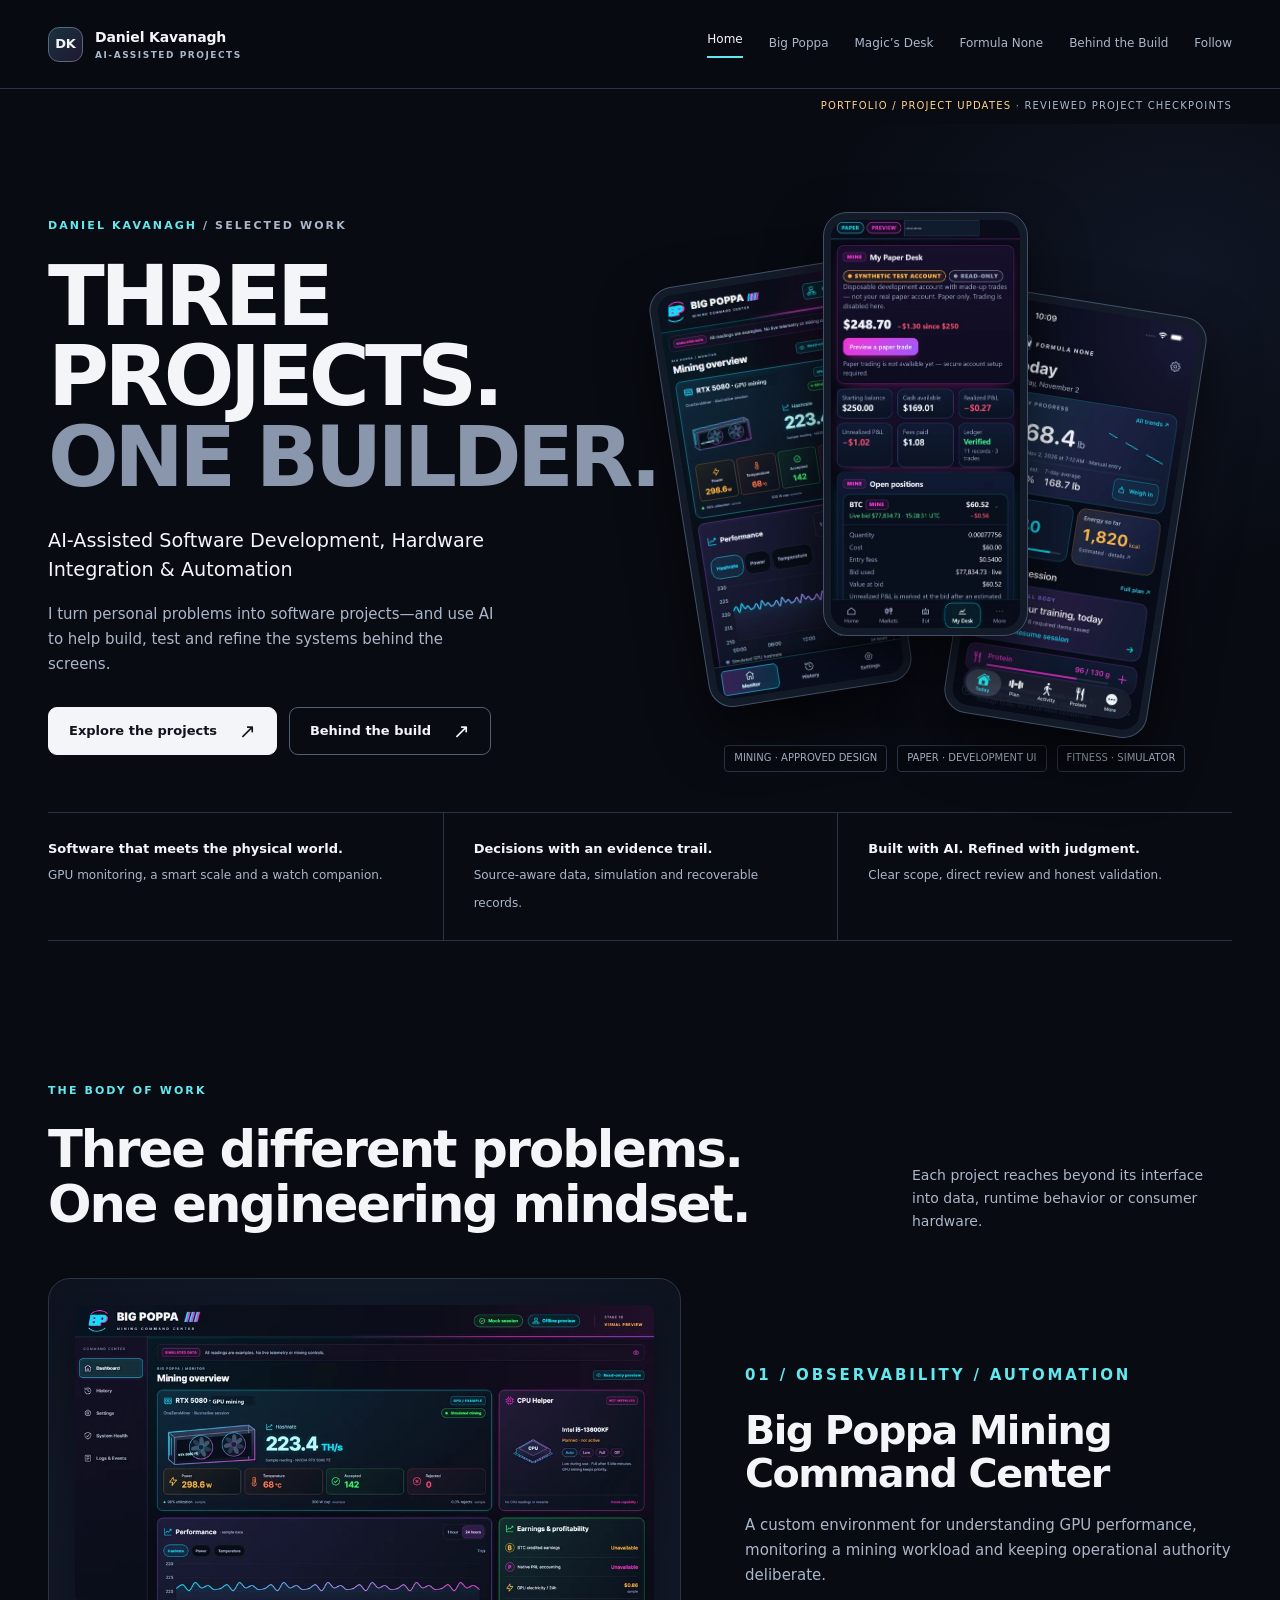
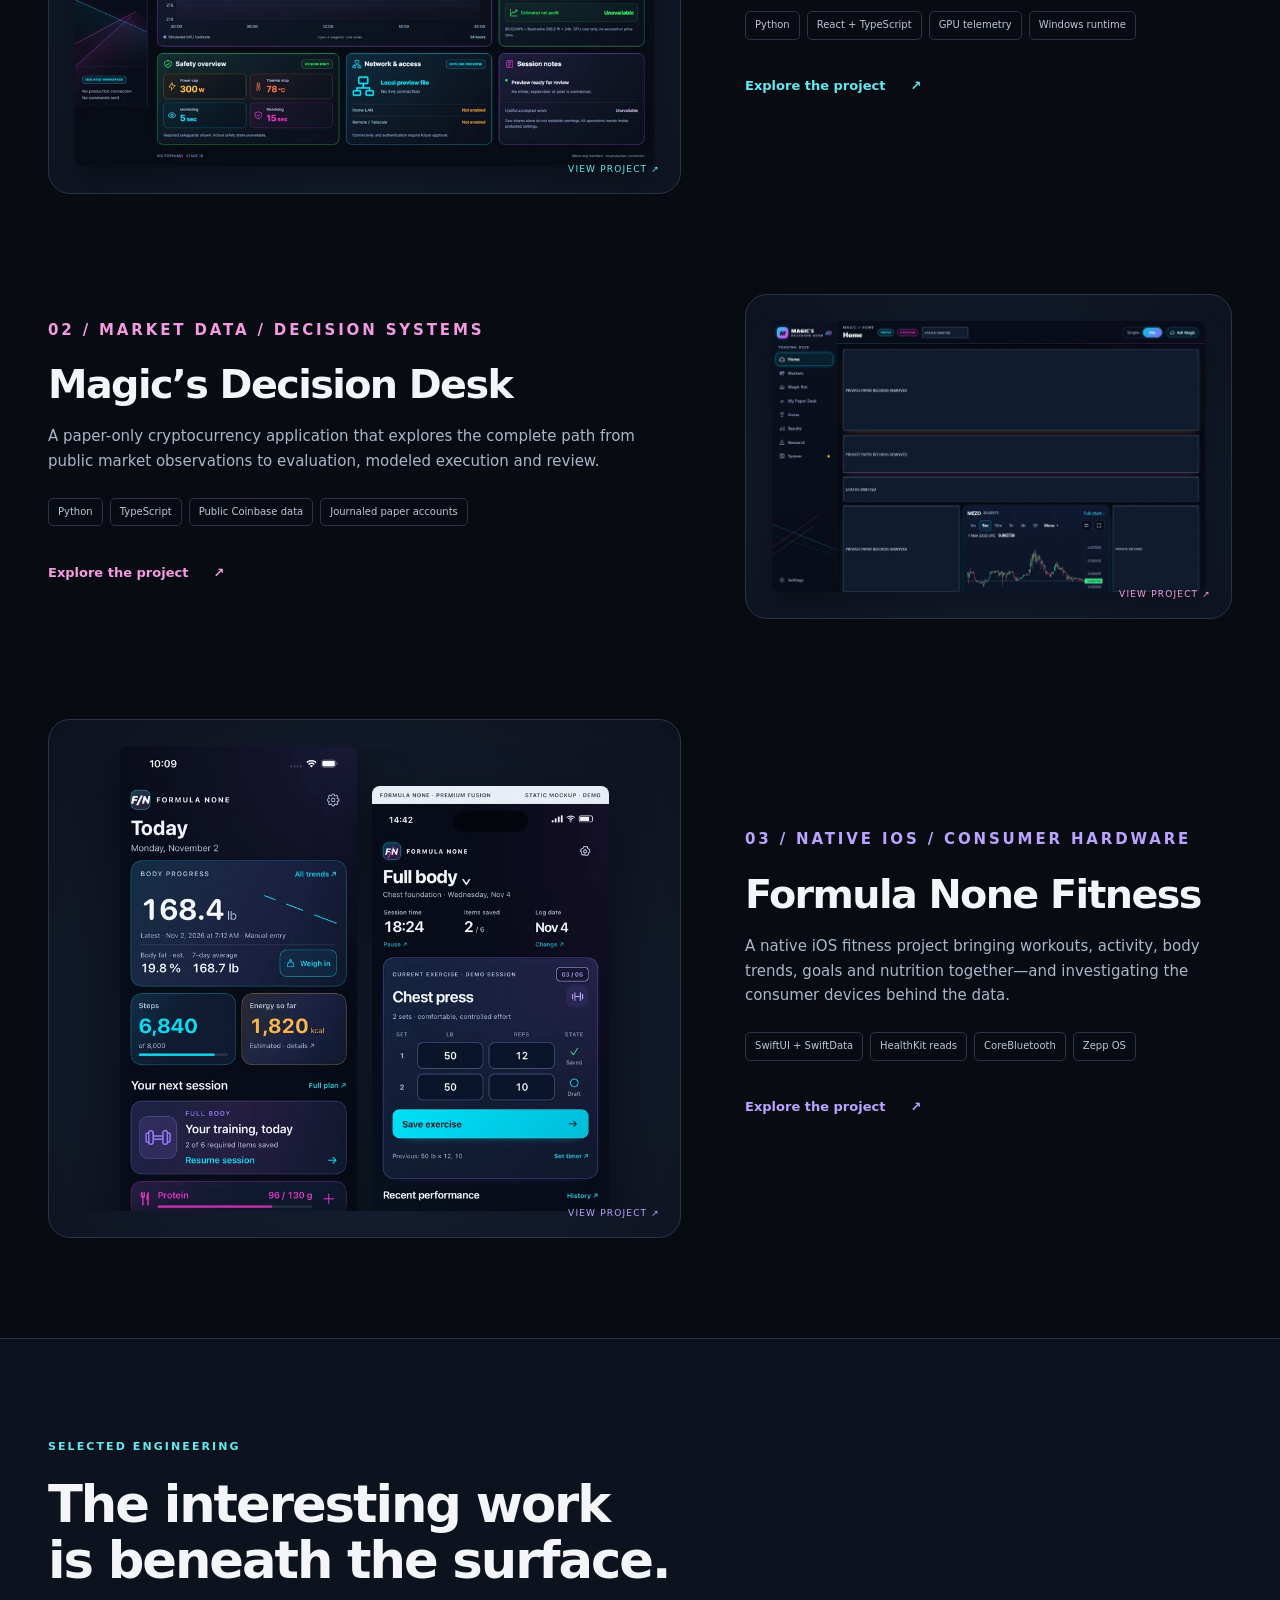
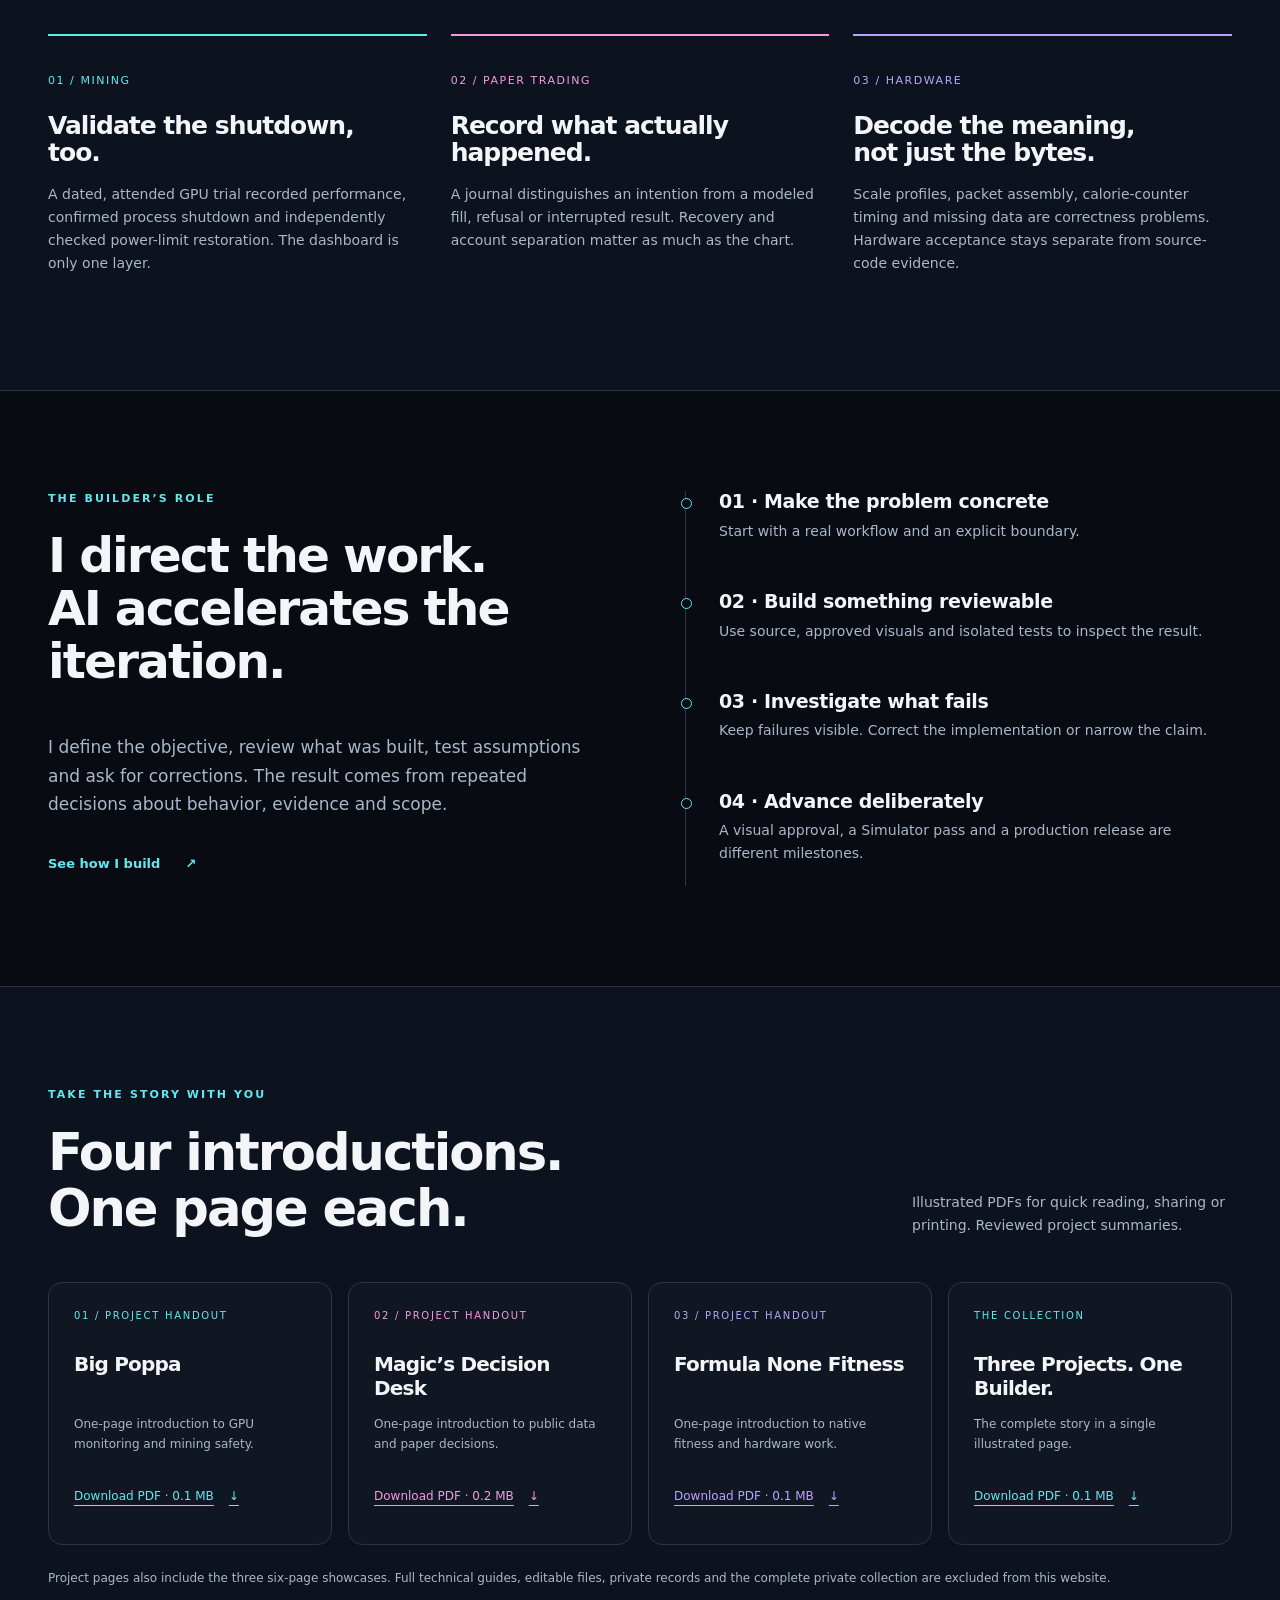
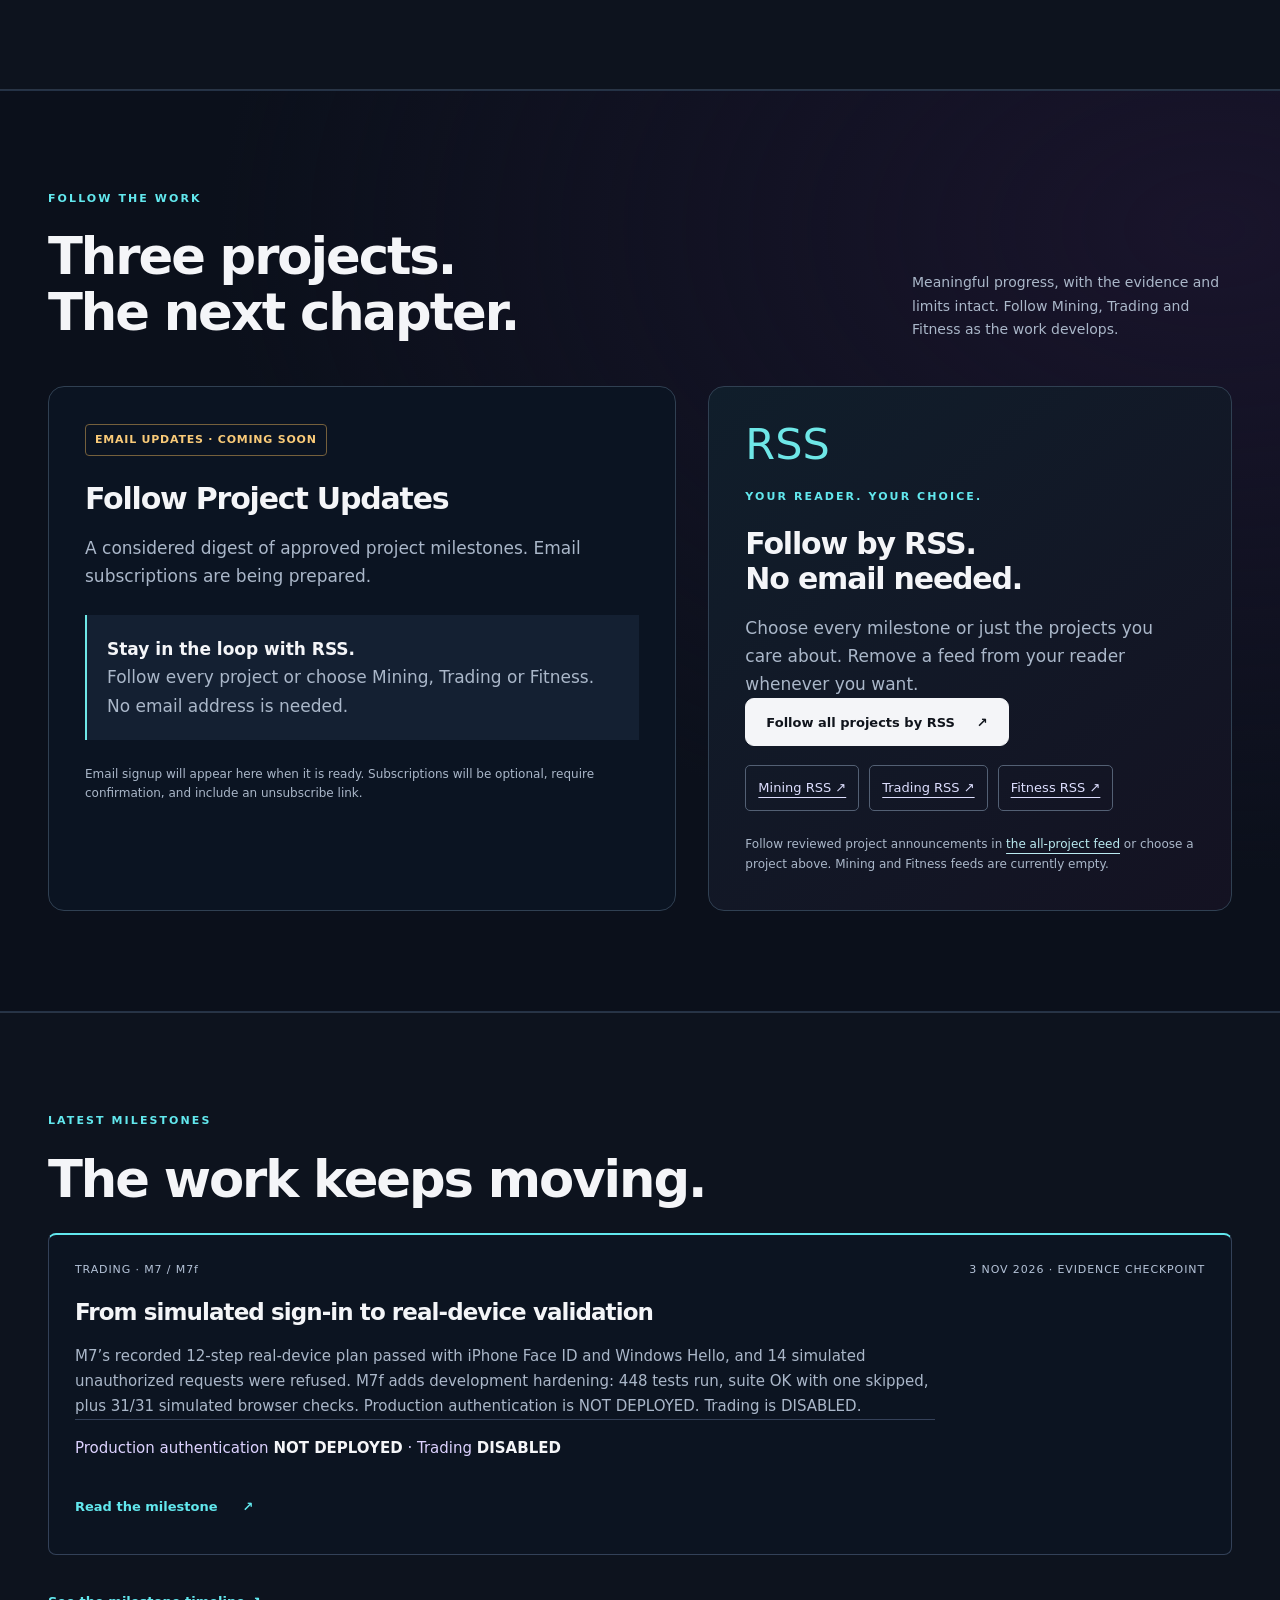
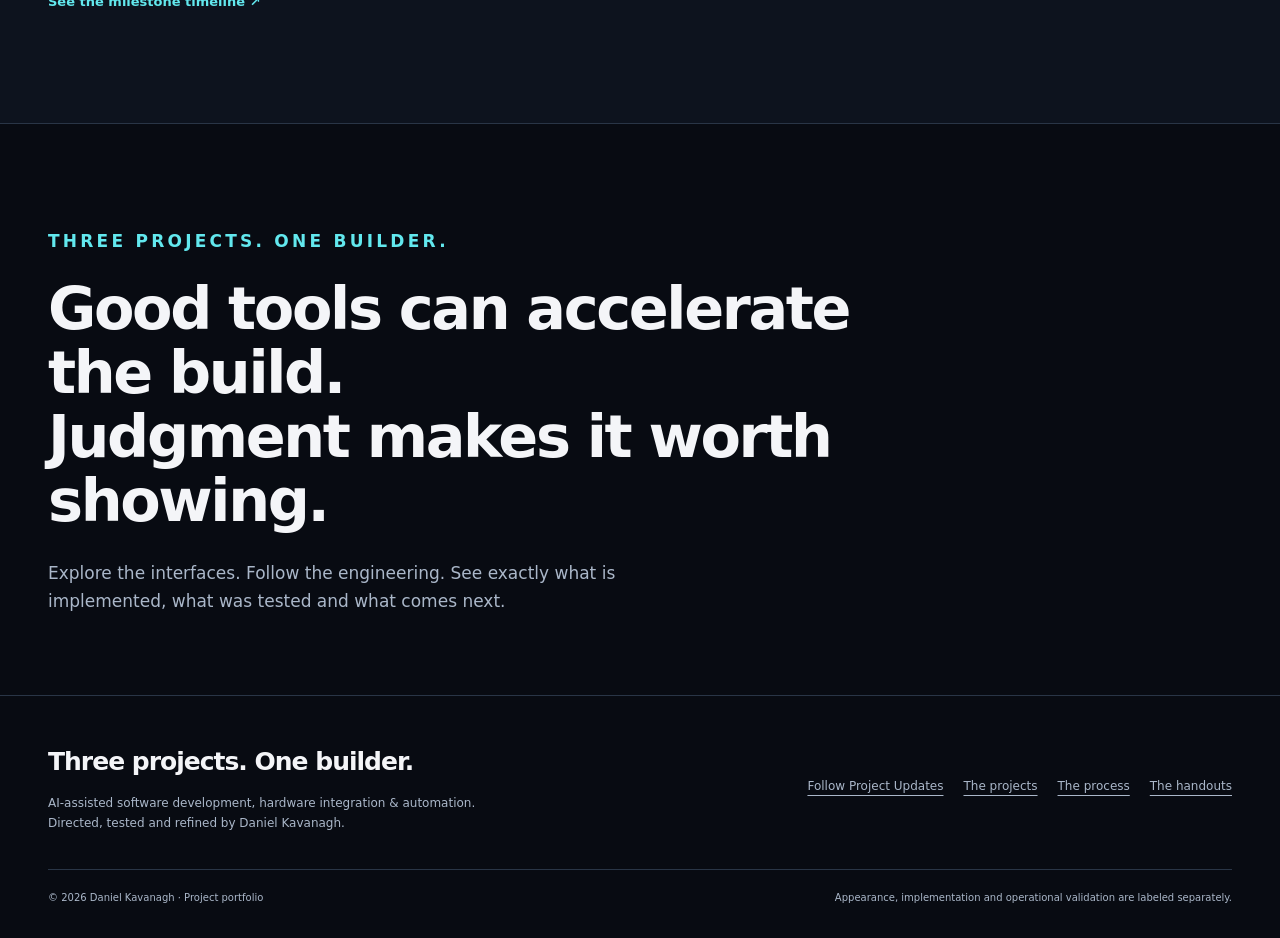
==== commit a0ebe5a7: "Publish approved M7 authentication milestone and download wording" ====
--- a/site/index.html
+++ b/site/index.html
@@ -1 +1 @@
-<!doctype html><html lang="en"><head><meta charset="utf-8"><meta name="viewport" content="width=device-width,initial-scale=1"><meta name="referrer" content="no-referrer"><meta http-equiv="Content-Security-Policy" content="default-src 'self'; img-src 'self' data:; script-src 'self'; style-src 'self'; font-src 'self'; connect-src 'none'; object-src 'none'; base-uri 'none'; form-action 'none'"><title>THREE PROJECTS. ONE BUILDER. | Daniel Kavanagh</title><meta name="description" content="Daniel Kavanagh’s AI-assisted software, hardware integration and automation portfolio: mining observability, paper-trading decisions and native iOS fitness."><meta property="og:type" content="website"><meta property="og:title" content="THREE PROJECTS. ONE BUILDER."><meta property="og:description" content="Daniel Kavanagh’s AI-assisted software, hardware integration and automation portfolio: mining observability, paper-trading decisions and native iOS fitness."><meta property="og:image" content="https://danielkavanagh2021-lgtm.github.io/three-projects-one-builder/assets/images/social-card.png"><meta property="og:image:width" content="1200"><meta property="og:image:height" content="630"><meta name="twitter:card" content="summary_large_image"><link rel="icon" href="assets/favicon.svg" type="image/svg+xml"><link rel="stylesheet" href="assets/site.css"><script src="assets/site.js" defer></script><link rel="stylesheet" href="assets/follow.css"><link rel="alternate" type="application/rss+xml" title="Three Projects. One Builder. milestones" href="feed.xml"><script src="assets/follow.js" defer></script><link rel="canonical" href="https://danielkavanagh2021-lgtm.github.io/three-projects-one-builder/"><meta property="og:url" content="https://danielkavanagh2021-lgtm.github.io/three-projects-one-builder/"></head><body class="cyan"><a class="skip" href="#main">Skip to content</a><header class="site-header"><div class="wrap header-inner"><a class="brand" href="index.html" aria-label="Daniel Kavanagh portfolio home"><span class="brand-mark" aria-hidden="true">DK</span><span>Daniel Kavanagh<small>AI-ASSISTED PROJECTS</small></span></a><button class="menu-toggle" type="button" aria-controls="primary-nav" aria-expanded="false" hidden>Menu <span aria-hidden="true">☰</span></button><nav class="nav" id="primary-nav" aria-label="Primary"><a href="index.html" aria-current="page">Home</a><a href="big-poppa.html">Big Poppa</a><a href="magics-decision-desk.html">Magic’s Desk</a><a href="formula-none-fitness.html">Formula None</a><a href="behind-the-build.html">Behind the Build</a><a href="updates.html">Follow</a></nav></div></header><div class="wrap preview-line"><b>PORTFOLIO / PROJECT UPDATES</b> · Reviewed project checkpoints</div><noscript><p class="no-script">All pages, images and downloads work without JavaScript. Image links open full resolution.</p></noscript><main id="main" tabindex="-1"><section class="hero"><div class="wrap"><div class="hero-grid"><div class="hero-copy"><p class="eyebrow">DANIEL KAVANAGH <span>/ SELECTED WORK</span></p><h1 class="home-title">THREE PROJECTS.<br><span class="quiet">ONE BUILDER.</span></h1><p class="subtitle">AI-Assisted Software Development, Hardware Integration &amp; Automation</p><p class="intro">I turn personal problems into software projects—and use AI to help build, test and refine the systems behind the screens.</p><div class="actions"><a class="button" href="#projects">Explore the projects <span class="arrow" aria-hidden="true">↗</span></a><a class="button secondary" href="behind-the-build.html">Behind the build <span class="arrow" aria-hidden="true">↗</span></a></div></div><div class="hero-phones" aria-label="Actual project visuals"><div class="phone-frame"><img src="assets/images/big-phone-thumb.webp" alt="Big Poppa approved phone design; simulated mining data" width="390" height="844" loading="eager" decoding="sync" class="" fetchpriority="high"></div><div class="phone-frame"><img src="assets/images/magic-desk-phone-thumb.webp" alt="Magic’s My Paper Desk phone interface; explicit synthetic test account" width="393" height="850" loading="eager" decoding="sync" class="" fetchpriority="high"></div><div class="phone-frame"><img src="assets/images/m1-populated-top-thumb.webp" alt="Formula None Today M1 actual Simulator screenshot with fictional data" width="392" height="850" loading="eager" decoding="sync" class="" fetchpriority="high"></div><div class="phone-notes"><span>MINING · APPROVED DESIGN</span><span>PAPER · DEVELOPMENT UI</span><span>FITNESS · SIMULATOR</span></div></div></div><div class="intro-strip"><div><strong>Software that meets the physical world.</strong><span>GPU monitoring, a smart scale and a watch companion.</span></div><div><strong>Decisions with an evidence trail.</strong><span>Source-aware data, simulation and recoverable records.</span></div><div><strong>Built with AI. Refined with judgment.</strong><span>Clear scope, direct review and honest validation.</span></div></div></div></section><section class="section" id="projects"><div class="wrap"><div class="section-heading"><div><p class="eyebrow">THE BODY OF WORK</p><h2>Three different problems.<br>One engineering mindset.</h2></div><p>Each project reaches beyond its interface into data, runtime behavior or consumer hardware.</p></div><article class="project-row cyan reveal"><a class="project-art" href="big-poppa.html" aria-label="Explore Big Poppa Mining Command Center"><img src="assets/images/big-dashboard-thumb.webp" alt="Stage 1B · approved simulated interface" width="900" height="718" loading="eager" decoding="sync" class=""></a><div class="project-copy"><p class="eyebrow">01 / OBSERVABILITY / AUTOMATION</p><h3>Big Poppa Mining Command Center</h3><p>A custom environment for understanding GPU performance, monitoring a mining workload and keeping operational authority deliberate.</p><div class="tags"><span>Python</span><span>React + TypeScript</span><span>GPU telemetry</span><span>Windows runtime</span></div><a class="text-link" href="big-poppa.html">Explore the project <span aria-hidden="true">↗</span></a></div></article><article class="project-row magenta reveal"><a class="project-art" href="magics-decision-desk.html" aria-label="Explore Magic’s Decision Desk"><img src="assets/images/magic-home-thumb.webp" alt="Premium Concept C · development visual reference" width="900" height="562" loading="eager" decoding="sync" class=""></a><div class="project-copy"><p class="eyebrow">02 / MARKET DATA / DECISION SYSTEMS</p><h3>Magic’s Decision Desk</h3><p>A paper-only cryptocurrency application that explores the complete path from public market observations to evaluation, modeled execution and review.</p><div class="tags"><span>Python</span><span>TypeScript</span><span>Public Coinbase data</span><span>Journaled paper accounts</span></div><a class="text-link" href="magics-decision-desk.html">Explore the project <span aria-hidden="true">↗</span></a></div></article><article class="project-row violet reveal"><a class="project-art" href="formula-none-fitness.html" aria-label="Explore Formula None Fitness"><div class="phone-pair"><img src="assets/images/m1-populated-top-thumb.webp" alt="Actual Today M1 in Simulator with fictional data" width="392" height="850" loading="eager" decoding="sync" class=""><img src="assets/images/fitness-workouts-thumb.webp" alt="Approved static Fusion Workouts design" width="379" height="850" loading="eager" decoding="sync" class=""></div></a><div class="project-copy"><p class="eyebrow">03 / NATIVE iOS / CONSUMER HARDWARE</p><h3>Formula None Fitness</h3><p>A native iOS fitness project bringing workouts, activity, body trends, goals and nutrition together—and investigating the consumer devices behind the data.</p><div class="tags"><span>SwiftUI + SwiftData</span><span>HealthKit reads</span><span>CoreBluetooth</span><span>Zepp OS</span></div><a class="text-link" href="formula-none-fitness.html">Explore the project <span aria-hidden="true">↗</span></a></div></article></div></section><section class="section tinted"><div class="wrap"><div class="section-heading"><div><p class="eyebrow">SELECTED ENGINEERING</p><h2>The interesting work<br>is beneath the surface.</h2></div></div><div class="three-col"><article class="insight cyan"><span class="index">01 / MINING</span><h3>Validate the shutdown, too.</h3><p>A dated, attended GPU trial recorded performance, confirmed process shutdown and independently checked power-limit restoration. The dashboard is only one layer.</p></article><article class="insight magenta"><span class="index">02 / PAPER TRADING</span><h3>Record what actually happened.</h3><p>A journal distinguishes an intention from a modeled fill, refusal or interrupted result. Recovery and account separation matter as much as the chart.</p></article><article class="insight violet"><span class="index">03 / HARDWARE</span><h3>Decode the meaning, not just the bytes.</h3><p>Scale profiles, packet assembly, calorie-counter timing and missing data are correctness problems. Hardware acceptance stays separate from source-code evidence.</p></article></div></div></section><section class="section"><div class="wrap editorial"><div><div class="section-heading"><div><p class="eyebrow">THE BUILDER’S ROLE</p><h2>I direct the work.<br>AI accelerates the iteration.</h2></div></div><p>I define the objective, review what was built, test assumptions and ask for corrections. The result comes from repeated decisions about behavior, evidence and scope.</p><a class="text-link" href="behind-the-build.html">See how I build <span aria-hidden="true">↗</span></a></div><div class="process-line"><article><h3>01 · Make the problem concrete</h3><p>Start with a real workflow and an explicit boundary.</p></article><article><h3>02 · Build something reviewable</h3><p>Use source, approved visuals and isolated tests to inspect the result.</p></article><article><h3>03 · Investigate what fails</h3><p>Keep failures visible. Correct the implementation or narrow the claim.</p></article><article><h3>04 · Advance deliberately</h3><p>A visual approval, a Simulator pass and a production release are different milestones.</p></article></div></div></section><section class="section tinted" id="downloads"><div class="wrap"><div class="section-heading"><div><p class="eyebrow">TAKE THE STORY WITH YOU</p><h2>Four introductions.<br>One page each.</h2></div><p>Illustrated PDFs for quick reading, sharing or printing. Reviewed project summaries.</p></div><div class="download-grid"><article class="download-card cyan"><span class="doc-icon">01 / PROJECT HANDOUT</span><h3>Big Poppa</h3><p>One-page introduction to GPU monitoring and mining safety.</p><a href="assets/downloads/07-Big-Poppa-One-Page.pdf" download>Download PDF · 0.1 MB <span aria-hidden="true">↓</span></a></article><article class="download-card magenta"><span class="doc-icon">02 / PROJECT HANDOUT</span><h3>Magic’s Decision Desk</h3><p>One-page introduction to public data and paper decisions.</p><a href="assets/downloads/08-Magics-Decision-Desk-One-Page.pdf" download>Download PDF · 0.2 MB <span aria-hidden="true">↓</span></a></article><article class="download-card violet"><span class="doc-icon">03 / PROJECT HANDOUT</span><h3>Formula None Fitness</h3><p>One-page introduction to native fitness and hardware work.</p><a href="assets/downloads/09-Formula-None-Fitness-One-Page.pdf" download>Download PDF · 0.1 MB <span aria-hidden="true">↓</span></a></article><article class="download-card cyan"><span class="doc-icon">THE COLLECTION</span><h3>Three Projects. One Builder.</h3><p>The complete story in a single illustrated page.</p><a href="assets/downloads/10-Three-Projects-One-Page.pdf" download>Download PDF · 0.1 MB <span aria-hidden="true">↓</span></a></article></div><p class="fineprint">Project pages also include the three six-page showcases. Full technical guides, editable files, private records and the complete private collection are excluded from this website.</p></div></section><section class="section follow-section" id="follow"><div class="wrap"><div class="section-heading"><div><p class="eyebrow">FOLLOW THE WORK</p><h2>Three projects.<br/>The next chapter.</h2></div><p>Meaningful progress, with the evidence and limits intact. Follow Mining, Trading and Fitness as the work develops.</p></div><div class="follow-grid"><article class="email-preview email-coming-soon"><span class="review-badge">EMAIL UPDATES · COMING SOON</span><h3>Follow Project Updates</h3><p>A considered digest of approved project milestones. Email subscriptions are being prepared.</p><div class="coming-soon-message"><strong>Stay in the loop with RSS.</strong><p>Follow every project or choose Mining, Trading or Fitness. No email address is needed.</p></div><p class="fineprint">Email signup will appear here when it is ready. Subscriptions will be optional, require confirmation, and include an unsubscribe link.</p></article><aside class="rss-panel"><span class="rss-icon" aria-hidden="true">RSS</span><p class="eyebrow">YOUR READER. YOUR CHOICE.</p><h3>Follow by RSS.<br/>No email needed.</h3><p>Choose every milestone or just the projects you care about. Remove a feed from your reader whenever you want.</p><a class="button" href="feed.xml">Follow all projects by RSS <span aria-hidden="true">↗</span></a><div class="rss-interests"><a href="feed-mining.xml">Mining RSS ↗</a><a href="feed-trading.xml">Trading RSS ↗</a><a href="feed-fitness.xml">Fitness RSS ↗</a></div><p class="fineprint">These feeds carry only reviewed, published project announcements. <a href="feed.xml">The all-project feed</a> is currently empty. Your reader will show new announcements when they are published.</p></aside></div></div></section><section class="section tinted"><div class="wrap"><p class="eyebrow">LATEST MILESTONES</p><h2>The work keeps moving.</h2><div class="milestone-timeline" id="milestone-timeline"><div class="milestone-empty"><span class="review-badge">THE STORY CONTINUES</span><h3>No published milestones yet.</h3><p id="milestone-empty-message">Approved project announcements will appear here after review and publication.</p><a class="text-link" href="index.html#projects">Explore the current projects ↗</a></div></div><p><a class="text-link" href="updates.html#latest">See the milestone timeline ↗</a></p></div></section><section class="closing"><div class="wrap"><p class="eyebrow">THREE PROJECTS. ONE BUILDER.</p><h2>Good tools can accelerate the build.<br>Judgment makes it worth showing.</h2><p>Explore the interfaces. Follow the engineering. See exactly what is implemented, what was tested and what comes next.</p></div></section></main><footer class="site-footer"><div class="wrap"><div class="footer-top"><div><strong>Three projects. One builder.</strong><p>AI-assisted software development, hardware integration & automation.<br>Directed, tested and refined by Daniel Kavanagh.</p></div><nav class="footer-nav" aria-label="Footer"><a href="updates.html">Follow Project Updates</a><a href="index.html#projects">The projects</a><a href="behind-the-build.html">The process</a><a href="index.html#downloads">The handouts</a></nav></div><div class="footer-bottom"><span>© 2026 Daniel Kavanagh · Project portfolio</span><span>Appearance, implementation and operational validation are labeled separately.</span></div></div></footer><dialog id="image-viewer" aria-label="Screenshot viewer" aria-describedby="viewer-caption"><div class="viewer-toolbar"><button type="button" class="viewer-prev" aria-label="Previous screenshot">←</button><button type="button" class="viewer-next" aria-label="Next screenshot">→</button><span id="viewer-position" aria-live="polite"></span><button type="button" class="viewer-close" aria-label="Close screenshot viewer">Close ×</button></div><img class="viewer-image" alt=""><p class="viewer-caption" id="viewer-caption"></p><a class="original-link" href="assets/images/social-card.png" target="_blank" rel="noopener">Open full-resolution image ↗</a></dialog></body></html>+<!doctype html><html lang="en"><head><meta charset="utf-8"><meta name="viewport" content="width=device-width,initial-scale=1"><meta name="referrer" content="no-referrer"><meta http-equiv="Content-Security-Policy" content="default-src 'self'; img-src 'self' data:; script-src 'self'; style-src 'self'; font-src 'self'; connect-src 'none'; object-src 'none'; base-uri 'none'; form-action 'none'"><title>THREE PROJECTS. ONE BUILDER. | Daniel Kavanagh</title><meta name="description" content="Daniel Kavanagh’s AI-assisted software, hardware integration and automation portfolio: mining observability, paper-trading decisions and native iOS fitness."><meta property="og:type" content="website"><meta property="og:title" content="THREE PROJECTS. ONE BUILDER."><meta property="og:description" content="Daniel Kavanagh’s AI-assisted software, hardware integration and automation portfolio: mining observability, paper-trading decisions and native iOS fitness."><meta property="og:image" content="https://danielkavanagh2021-lgtm.github.io/three-projects-one-builder/assets/images/social-card.png"><meta property="og:image:width" content="1200"><meta property="og:image:height" content="630"><meta name="twitter:card" content="summary_large_image"><link rel="icon" href="assets/favicon.svg" type="image/svg+xml"><link rel="stylesheet" href="assets/site.css"><script src="assets/site.js" defer></script><link rel="stylesheet" href="assets/follow.css"><link rel="alternate" type="application/rss+xml" title="Three Projects. One Builder. milestones" href="feed.xml"><script src="assets/follow.js" defer></script><link rel="canonical" href="https://danielkavanagh2021-lgtm.github.io/three-projects-one-builder/"><meta property="og:url" content="https://danielkavanagh2021-lgtm.github.io/three-projects-one-builder/"></head><body class="cyan"><a class="skip" href="#main">Skip to content</a><header class="site-header"><div class="wrap header-inner"><a class="brand" href="index.html" aria-label="Daniel Kavanagh portfolio home"><span class="brand-mark" aria-hidden="true">DK</span><span>Daniel Kavanagh<small>AI-ASSISTED PROJECTS</small></span></a><button class="menu-toggle" type="button" aria-controls="primary-nav" aria-expanded="false" hidden>Menu <span aria-hidden="true">☰</span></button><nav class="nav" id="primary-nav" aria-label="Primary"><a href="index.html" aria-current="page">Home</a><a href="big-poppa.html">Big Poppa</a><a href="magics-decision-desk.html">Magic’s Desk</a><a href="formula-none-fitness.html">Formula None</a><a href="behind-the-build.html">Behind the Build</a><a href="updates.html">Follow</a></nav></div></header><div class="wrap preview-line"><b>PORTFOLIO / PROJECT UPDATES</b> · Reviewed project checkpoints</div><noscript><p class="no-script">All pages, images and downloads work without JavaScript. Image links open full resolution.</p></noscript><main id="main" tabindex="-1"><section class="hero"><div class="wrap"><div class="hero-grid"><div class="hero-copy"><p class="eyebrow">DANIEL KAVANAGH <span>/ SELECTED WORK</span></p><h1 class="home-title">THREE PROJECTS.<br><span class="quiet">ONE BUILDER.</span></h1><p class="subtitle">AI-Assisted Software Development, Hardware Integration &amp; Automation</p><p class="intro">I turn personal problems into software projects—and use AI to help build, test and refine the systems behind the screens.</p><div class="actions"><a class="button" href="#projects">Explore the projects <span class="arrow" aria-hidden="true">↗</span></a><a class="button secondary" href="behind-the-build.html">Behind the build <span class="arrow" aria-hidden="true">↗</span></a></div></div><div class="hero-phones" aria-label="Actual project visuals"><div class="phone-frame"><img src="assets/images/big-phone-thumb.webp" alt="Big Poppa approved phone design; simulated mining data" width="390" height="844" loading="eager" decoding="sync" class="" fetchpriority="high"></div><div class="phone-frame"><img src="assets/images/magic-desk-phone-thumb.webp" alt="Magic’s My Paper Desk phone interface; explicit synthetic test account" width="393" height="850" loading="eager" decoding="sync" class="" fetchpriority="high"></div><div class="phone-frame"><img src="assets/images/m1-populated-top-thumb.webp" alt="Formula None Today M1 actual Simulator screenshot with fictional data" width="392" height="850" loading="eager" decoding="sync" class="" fetchpriority="high"></div><div class="phone-notes"><span>MINING · APPROVED DESIGN</span><span>PAPER · DEVELOPMENT UI</span><span>FITNESS · SIMULATOR</span></div></div></div><div class="intro-strip"><div><strong>Software that meets the physical world.</strong><span>GPU monitoring, a smart scale and a watch companion.</span></div><div><strong>Decisions with an evidence trail.</strong><span>Source-aware data, simulation and recoverable records.</span></div><div><strong>Built with AI. Refined with judgment.</strong><span>Clear scope, direct review and honest validation.</span></div></div></div></section><section class="section" id="projects"><div class="wrap"><div class="section-heading"><div><p class="eyebrow">THE BODY OF WORK</p><h2>Three different problems.<br>One engineering mindset.</h2></div><p>Each project reaches beyond its interface into data, runtime behavior or consumer hardware.</p></div><article class="project-row cyan reveal"><a class="project-art" href="big-poppa.html" aria-label="Explore Big Poppa Mining Command Center"><img src="assets/images/big-dashboard-thumb.webp" alt="Stage 1B · approved simulated interface" width="900" height="718" loading="eager" decoding="sync" class=""></a><div class="project-copy"><p class="eyebrow">01 / OBSERVABILITY / AUTOMATION</p><h3>Big Poppa Mining Command Center</h3><p>A custom environment for understanding GPU performance, monitoring a mining workload and keeping operational authority deliberate.</p><div class="tags"><span>Python</span><span>React + TypeScript</span><span>GPU telemetry</span><span>Windows runtime</span></div><a class="text-link" href="big-poppa.html">Explore the project <span aria-hidden="true">↗</span></a></div></article><article class="project-row magenta reveal"><a class="project-art" href="magics-decision-desk.html" aria-label="Explore Magic’s Decision Desk"><img src="assets/images/magic-home-thumb.webp" alt="Premium Concept C · development visual reference" width="900" height="562" loading="eager" decoding="sync" class=""></a><div class="project-copy"><p class="eyebrow">02 / MARKET DATA / DECISION SYSTEMS</p><h3>Magic’s Decision Desk</h3><p>A paper-only cryptocurrency application that explores the complete path from public market observations to evaluation, modeled execution and review.</p><div class="tags"><span>Python</span><span>TypeScript</span><span>Public Coinbase data</span><span>Journaled paper accounts</span></div><a class="text-link" href="magics-decision-desk.html">Explore the project <span aria-hidden="true">↗</span></a></div></article><article class="project-row violet reveal"><a class="project-art" href="formula-none-fitness.html" aria-label="Explore Formula None Fitness"><div class="phone-pair"><img src="assets/images/m1-populated-top-thumb.webp" alt="Actual Today M1 in Simulator with fictional data" width="392" height="850" loading="eager" decoding="sync" class=""><img src="assets/images/fitness-workouts-thumb.webp" alt="Approved static Fusion Workouts design" width="379" height="850" loading="eager" decoding="sync" class=""></div></a><div class="project-copy"><p class="eyebrow">03 / NATIVE iOS / CONSUMER HARDWARE</p><h3>Formula None Fitness</h3><p>A native iOS fitness project bringing workouts, activity, body trends, goals and nutrition together—and investigating the consumer devices behind the data.</p><div class="tags"><span>SwiftUI + SwiftData</span><span>HealthKit reads</span><span>CoreBluetooth</span><span>Zepp OS</span></div><a class="text-link" href="formula-none-fitness.html">Explore the project <span aria-hidden="true">↗</span></a></div></article></div></section><section class="section tinted"><div class="wrap"><div class="section-heading"><div><p class="eyebrow">SELECTED ENGINEERING</p><h2>The interesting work<br>is beneath the surface.</h2></div></div><div class="three-col"><article class="insight cyan"><span class="index">01 / MINING</span><h3>Validate the shutdown, too.</h3><p>A dated, attended GPU trial recorded performance, confirmed process shutdown and independently checked power-limit restoration. The dashboard is only one layer.</p></article><article class="insight magenta"><span class="index">02 / PAPER TRADING</span><h3>Record what actually happened.</h3><p>A journal distinguishes an intention from a modeled fill, refusal or interrupted result. Recovery and account separation matter as much as the chart.</p></article><article class="insight violet"><span class="index">03 / HARDWARE</span><h3>Decode the meaning, not just the bytes.</h3><p>Scale profiles, packet assembly, calorie-counter timing and missing data are correctness problems. Hardware acceptance stays separate from source-code evidence.</p></article></div></div></section><section class="section"><div class="wrap editorial"><div><div class="section-heading"><div><p class="eyebrow">THE BUILDER’S ROLE</p><h2>I direct the work.<br>AI accelerates the iteration.</h2></div></div><p>I define the objective, review what was built, test assumptions and ask for corrections. The result comes from repeated decisions about behavior, evidence and scope.</p><a class="text-link" href="behind-the-build.html">See how I build <span aria-hidden="true">↗</span></a></div><div class="process-line"><article><h3>01 · Make the problem concrete</h3><p>Start with a real workflow and an explicit boundary.</p></article><article><h3>02 · Build something reviewable</h3><p>Use source, approved visuals and isolated tests to inspect the result.</p></article><article><h3>03 · Investigate what fails</h3><p>Keep failures visible. Correct the implementation or narrow the claim.</p></article><article><h3>04 · Advance deliberately</h3><p>A visual approval, a Simulator pass and a production release are different milestones.</p></article></div></div></section><section class="section tinted" id="downloads"><div class="wrap"><div class="section-heading"><div><p class="eyebrow">TAKE THE STORY WITH YOU</p><h2>Four introductions.<br>One page each.</h2></div><p>Illustrated PDFs for quick reading, sharing or printing. Reviewed project summaries.</p></div><div class="download-grid"><article class="download-card cyan"><span class="doc-icon">01 / PROJECT HANDOUT</span><h3>Big Poppa</h3><p>One-page introduction to GPU monitoring and mining safety.</p><a href="assets/downloads/07-Big-Poppa-One-Page.pdf" download>Download PDF · 0.1 MB <span aria-hidden="true">↓</span></a></article><article class="download-card magenta"><span class="doc-icon">02 / PROJECT HANDOUT</span><h3>Magic’s Decision Desk</h3><p>One-page introduction to public data and paper decisions.</p><a href="assets/downloads/08-Magics-Decision-Desk-One-Page.pdf" download>Download PDF · 0.2 MB <span aria-hidden="true">↓</span></a></article><article class="download-card violet"><span class="doc-icon">03 / PROJECT HANDOUT</span><h3>Formula None Fitness</h3><p>One-page introduction to native fitness and hardware work.</p><a href="assets/downloads/09-Formula-None-Fitness-One-Page.pdf" download>Download PDF · 0.1 MB <span aria-hidden="true">↓</span></a></article><article class="download-card cyan"><span class="doc-icon">THE COLLECTION</span><h3>Three Projects. One Builder.</h3><p>The complete story in a single illustrated page.</p><a href="assets/downloads/10-Three-Projects-One-Page.pdf" download>Download PDF · 0.1 MB <span aria-hidden="true">↓</span></a></article></div><p class="fineprint">Project pages also include the three six-page showcases. Full technical guides, editable files, private records and the complete private collection are excluded from this website.</p></div></section><section class="section follow-section" id="follow"><div class="wrap"><div class="section-heading"><div><p class="eyebrow">FOLLOW THE WORK</p><h2>Three projects.<br/>The next chapter.</h2></div><p>Meaningful progress, with the evidence and limits intact. Follow Mining, Trading and Fitness as the work develops.</p></div><div class="follow-grid"><article class="email-preview email-coming-soon"><span class="review-badge">EMAIL UPDATES · COMING SOON</span><h3>Follow Project Updates</h3><p>A considered digest of approved project milestones. Email subscriptions are being prepared.</p><div class="coming-soon-message"><strong>Stay in the loop with RSS.</strong><p>Follow every project or choose Mining, Trading or Fitness. No email address is needed.</p></div><p class="fineprint">Email signup will appear here when it is ready. Subscriptions will be optional, require confirmation, and include an unsubscribe link.</p></article><aside class="rss-panel"><span class="rss-icon" aria-hidden="true">RSS</span><p class="eyebrow">YOUR READER. YOUR CHOICE.</p><h3>Follow by RSS.<br/>No email needed.</h3><p>Choose every milestone or just the projects you care about. Remove a feed from your reader whenever you want.</p><a class="button" href="feed.xml">Follow all projects by RSS <span aria-hidden="true">↗</span></a><div class="rss-interests"><a href="feed-mining.xml">Mining RSS ↗</a><a href="feed-trading.xml">Trading RSS ↗</a><a href="feed-fitness.xml">Fitness RSS ↗</a></div><p class="fineprint">Follow reviewed project announcements in <a href="feed.xml">the all-project feed</a> or choose a project above. Mining and Fitness feeds are currently empty.</p></aside></div></div></section><section class="section tinted"><div class="wrap"><p class="eyebrow">LATEST MILESTONES</p><h2>The work keeps moving.</h2><div class="milestone-timeline" id="milestone-timeline"><article class="milestone milestone-featured" data-project="trading"><div class="milestone-meta"><span>TRADING · M7 / M7f</span><time datetime="2026-11-03">3 NOV 2026 · EVIDENCE CHECKPOINT</time></div><h3>From simulated sign-in to real-device validation</h3><p>M7’s recorded 12-step real-device plan passed with iPhone Face ID and Windows Hello, and 14 simulated unauthorized requests were refused. M7f adds development hardening: 448 tests run, suite OK with one skipped, plus 31/31 simulated browser checks. Production authentication is NOT DEPLOYED. Trading is DISABLED.</p><p class="milestone-status">Production authentication <strong>NOT DEPLOYED</strong> · Trading <strong>DISABLED</strong></p><a class="text-link" href="updates.html#trading-m7-real-device-auth-hardening">Read the milestone <span aria-hidden="true">↗</span></a></article></div><p><a class="text-link" href="updates.html#latest">See the milestone timeline ↗</a></p></div></section><section class="closing"><div class="wrap"><p class="eyebrow">THREE PROJECTS. ONE BUILDER.</p><h2>Good tools can accelerate the build.<br>Judgment makes it worth showing.</h2><p>Explore the interfaces. Follow the engineering. See exactly what is implemented, what was tested and what comes next.</p></div></section></main><footer class="site-footer"><div class="wrap"><div class="footer-top"><div><strong>Three projects. One builder.</strong><p>AI-assisted software development, hardware integration & automation.<br>Directed, tested and refined by Daniel Kavanagh.</p></div><nav class="footer-nav" aria-label="Footer"><a href="updates.html">Follow Project Updates</a><a href="index.html#projects">The projects</a><a href="behind-the-build.html">The process</a><a href="index.html#downloads">The handouts</a></nav></div><div class="footer-bottom"><span>© 2026 Daniel Kavanagh · Project portfolio</span><span>Appearance, implementation and operational validation are labeled separately.</span></div></div></footer><dialog id="image-viewer" aria-label="Screenshot viewer" aria-describedby="viewer-caption"><div class="viewer-toolbar"><button type="button" class="viewer-prev" aria-label="Previous screenshot">←</button><button type="button" class="viewer-next" aria-label="Next screenshot">→</button><span id="viewer-position" aria-live="polite"></span><button type="button" class="viewer-close" aria-label="Close screenshot viewer">Close ×</button></div><img class="viewer-image" alt=""><p class="viewer-caption" id="viewer-caption"></p><a class="original-link" href="assets/images/social-card.png" target="_blank" rel="noopener">Open full-resolution image ↗</a></dialog></body></html>
--- a/site/assets/follow.css
+++ b/site/assets/follow.css
@@ -5,3 +5,5 @@
 button.signup-disabled:disabled,button.signup-disabled:disabled:hover{background:#25364b;color:#d6e0ef;border-color:#5c718e;opacity:1;transform:none}
 
 .coming-soon-message{border-left:2px solid #6ee7e7;background:#142032;padding:20px;margin:25px 0}.coming-soon-message p{margin-bottom:0}.milestone-empty{grid-column:1/-1;border:1px solid #37465c;border-radius:10px;padding:32px;background:#0c1421}.milestone-empty h3{font-size:27px;margin:0 0 18px;line-height:1.2}.milestone-empty p{max-width:680px;margin:0 0 18px}.milestone-empty .text-link{display:inline-flex;min-height:44px;align-items:center}
+
+.milestone-featured{grid-column:1/-1}.milestone-featured p{max-width:860px}.milestone-empty[hidden]{display:none}.milestone-detail{scroll-margin-top:110px}.milestone-detail h2{max-width:950px}.milestone-metrics{display:grid;grid-template-columns:repeat(4,minmax(0,1fr));gap:18px;margin:35px 0 50px}.milestone-metric{border:1px solid #364258;border-radius:12px;padding:23px;background:#0c1421}.milestone-metric>strong{font-size:36px;color:#eab3ff}.milestone-metric h3{font-size:17px;line-height:1.35}.milestone-metric p{font-size:14px}.milestone-copy{max-width:800px}.milestone-copy-section{margin:35px 0}.milestone-copy h3{font-size:25px;line-height:1.3}.milestone-copy p{line-height:1.8}.milestone-detail .status-note{max-width:950px}@media(max-width:850px){.milestone-metrics{grid-template-columns:repeat(2,minmax(0,1fr))}.milestone-meta{flex-wrap:wrap}}@media(max-width:480px){.milestone-metrics{grid-template-columns:1fr}.milestone-metric{padding:20px}}
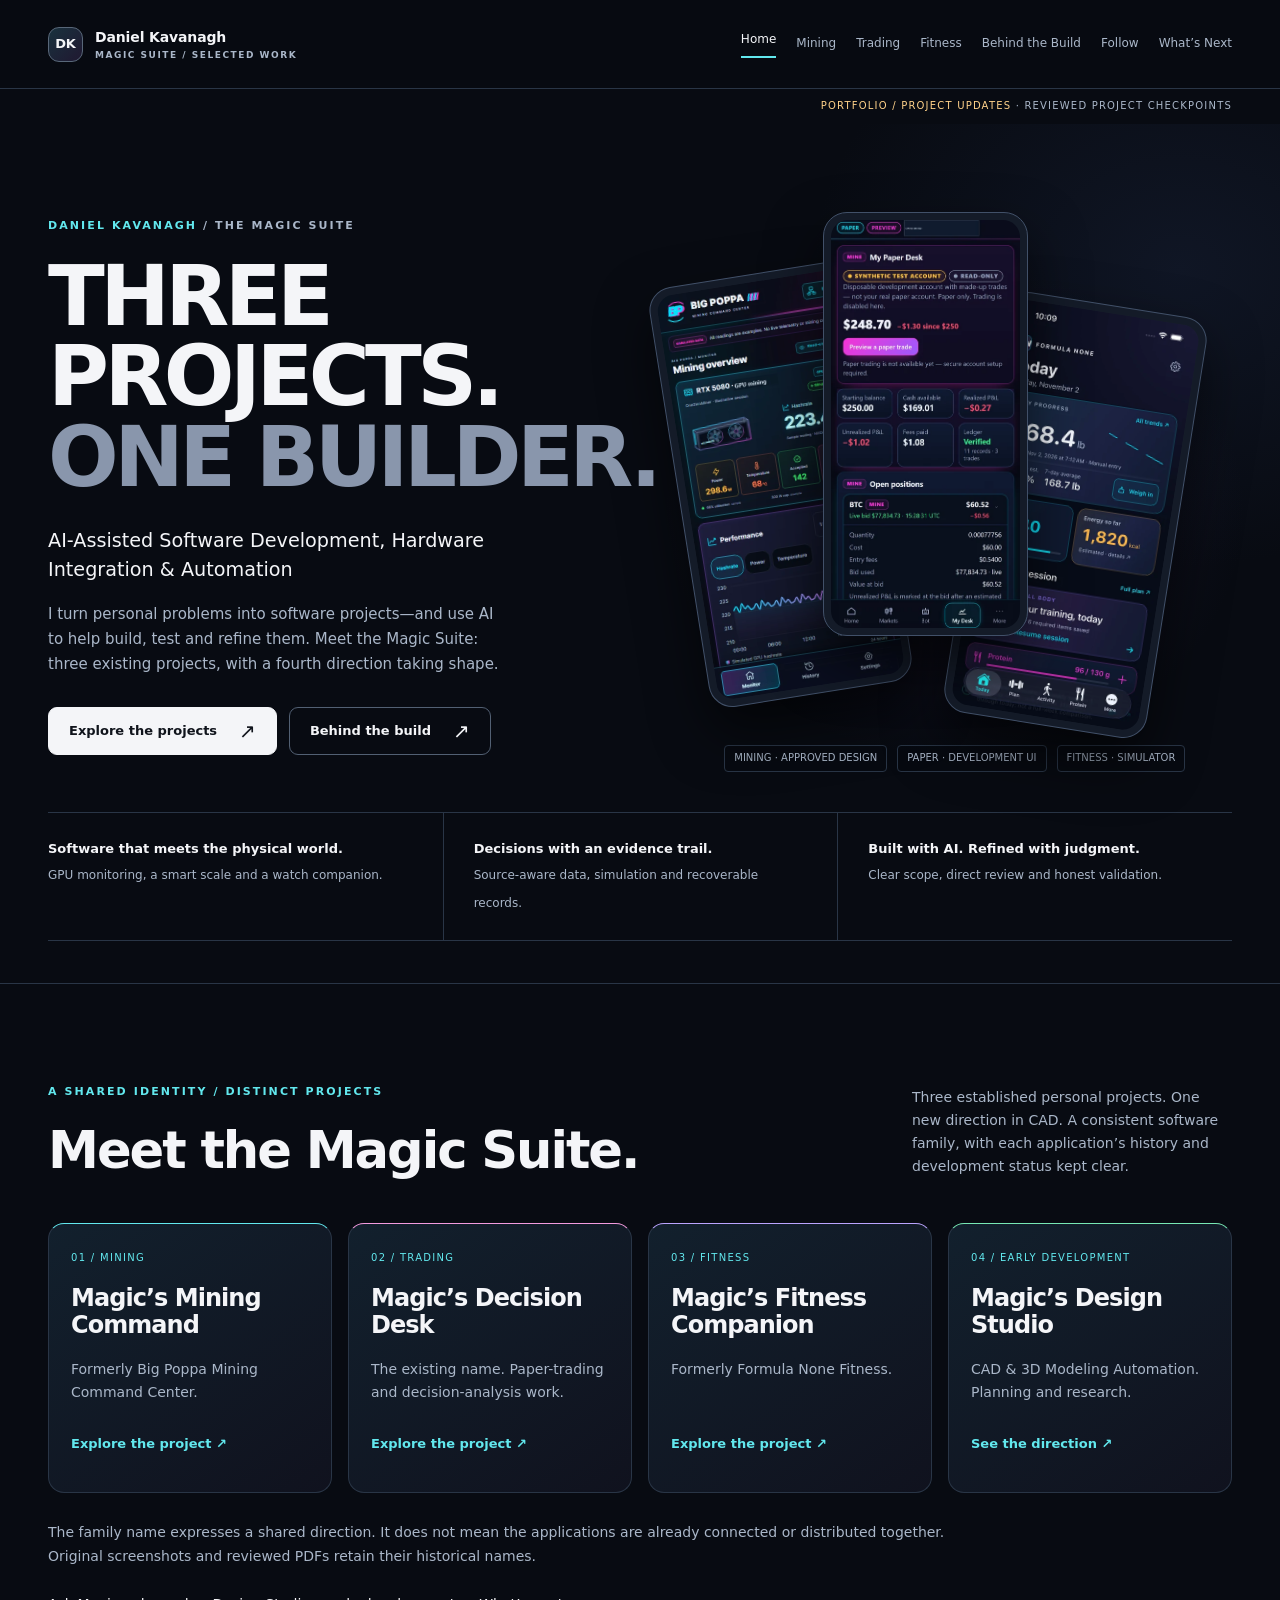
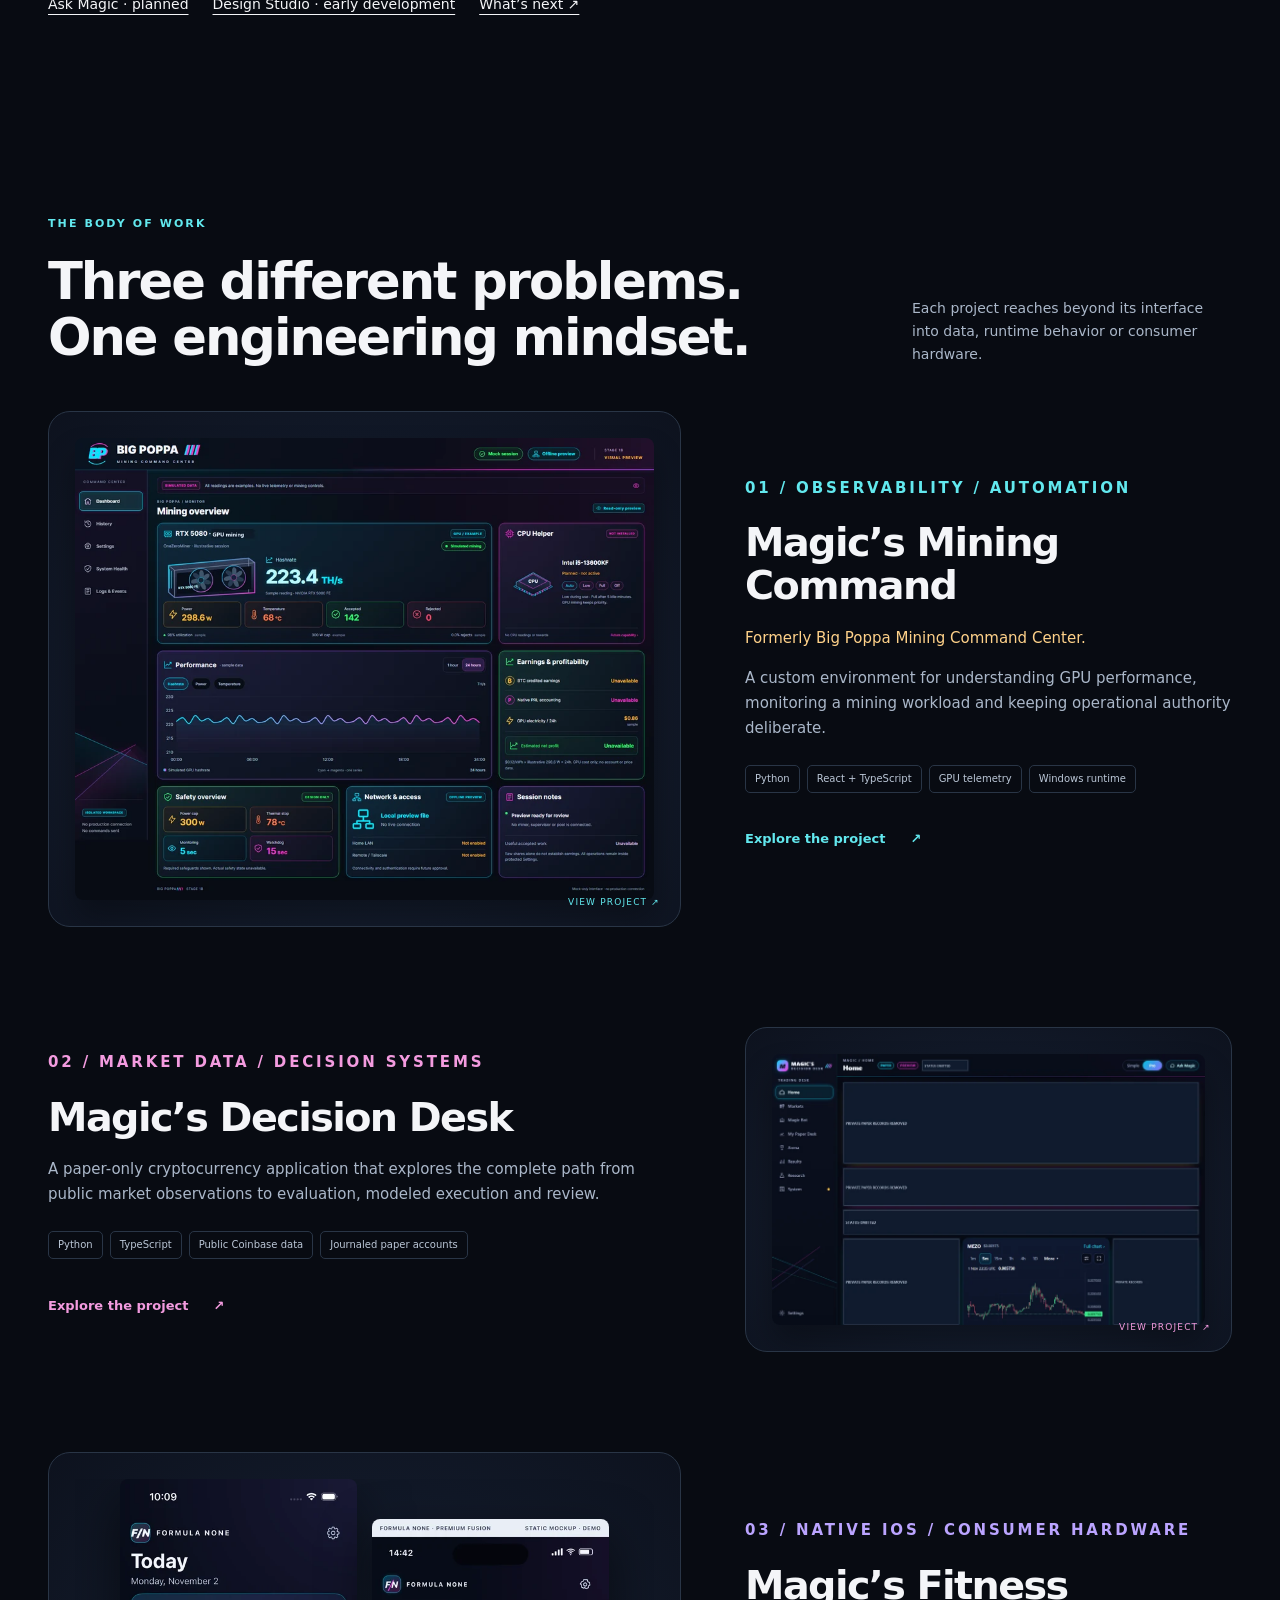
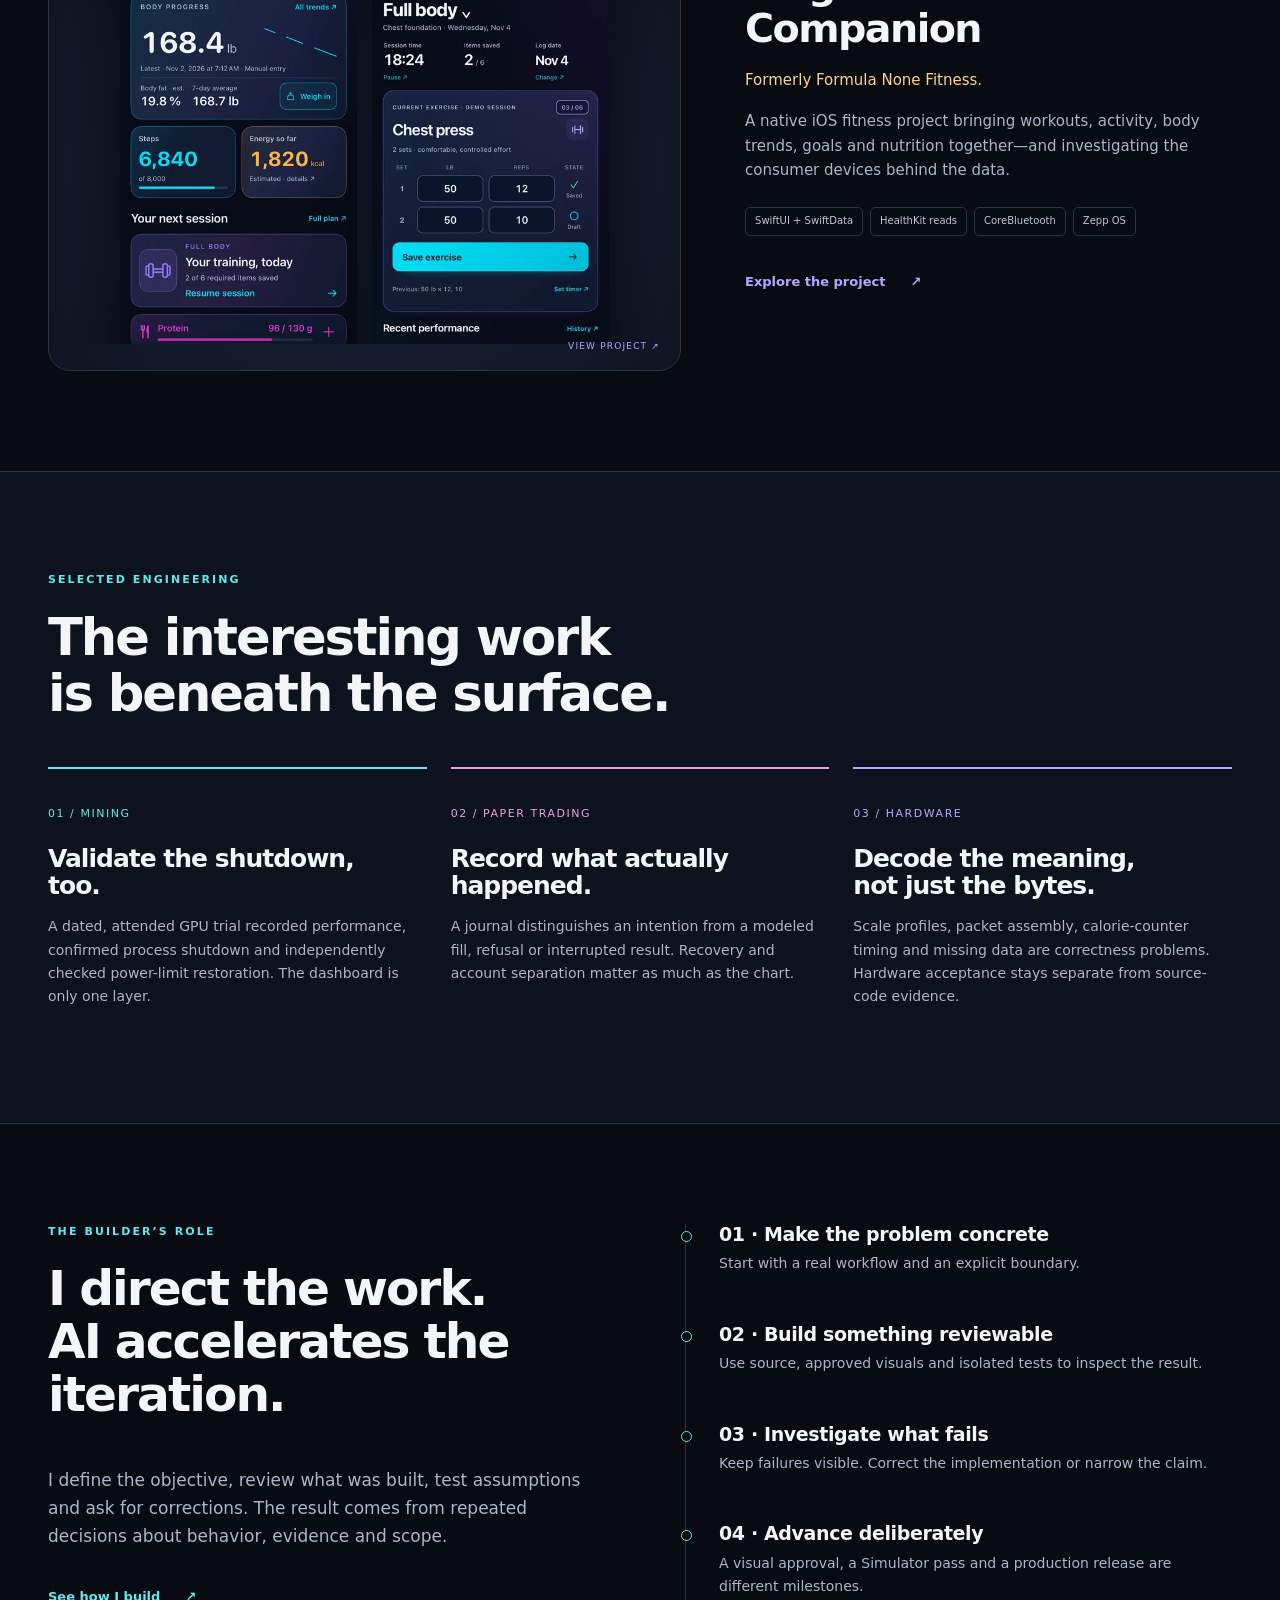
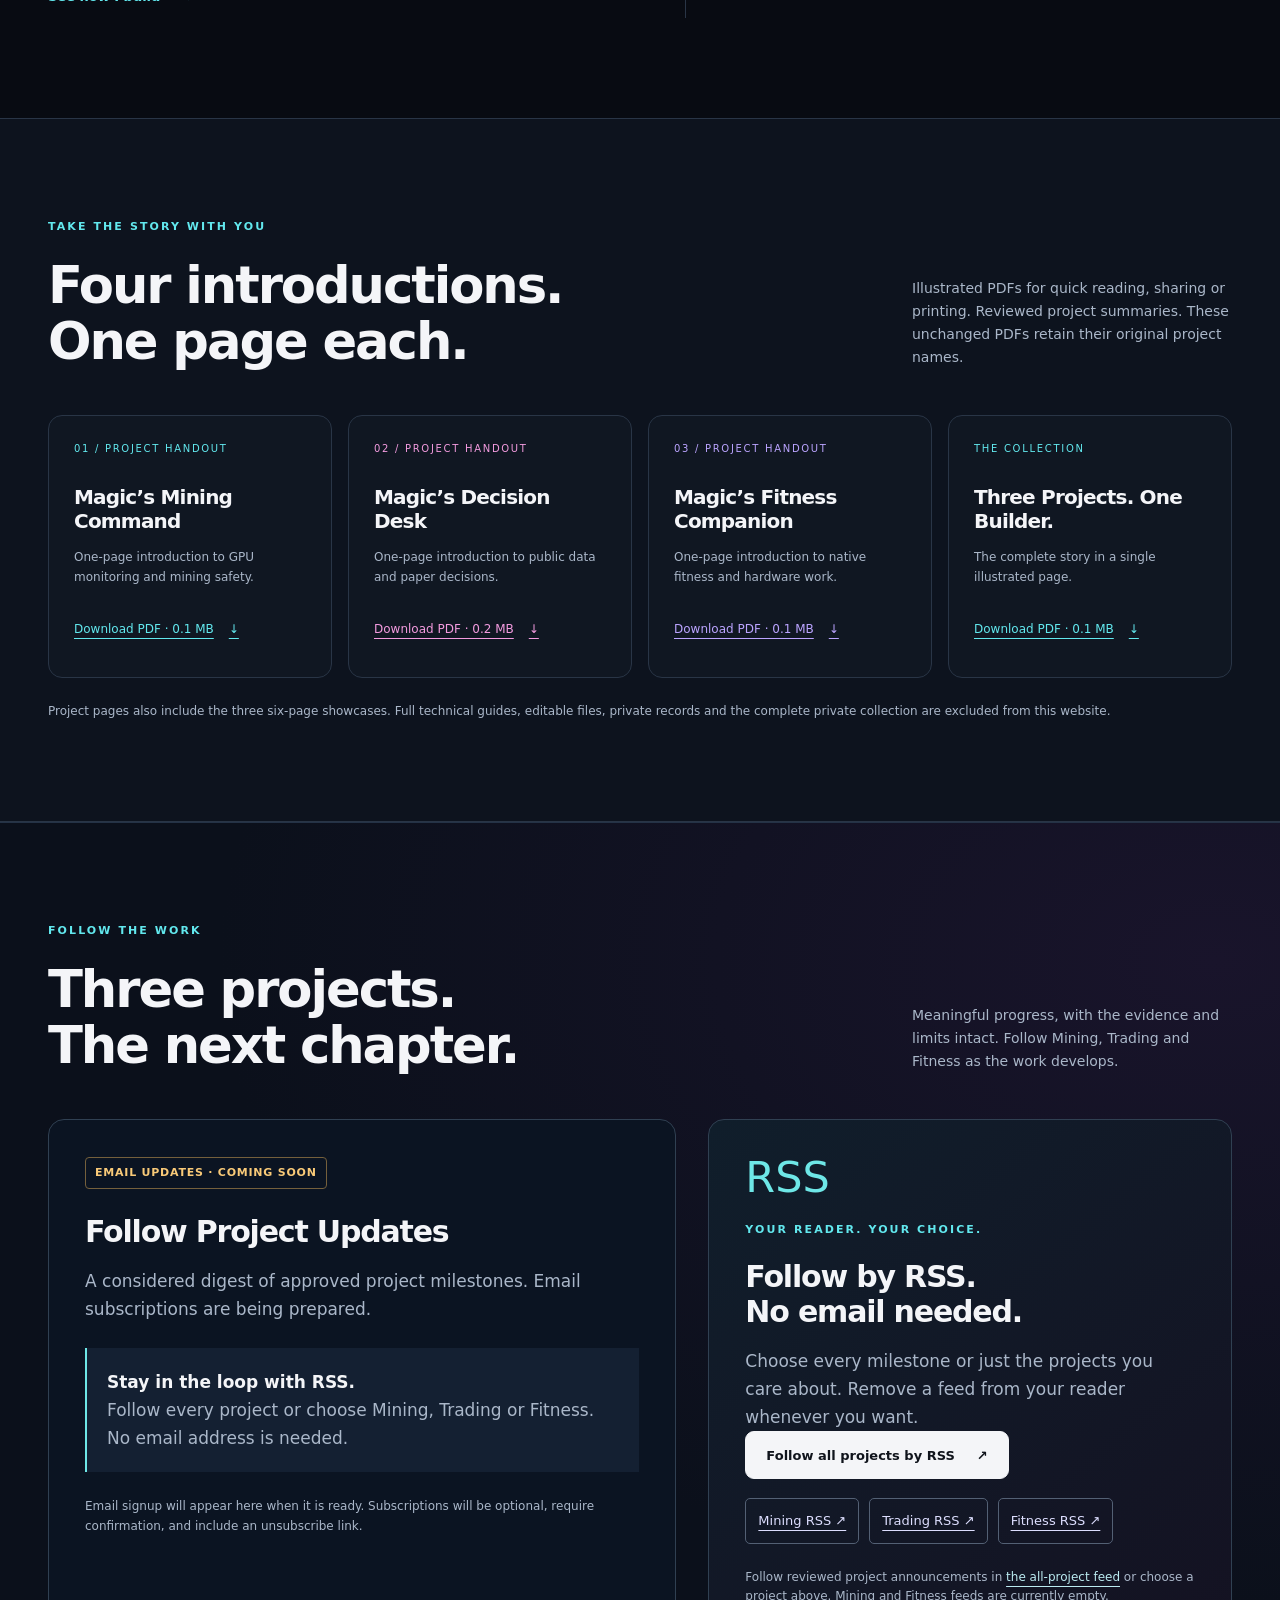
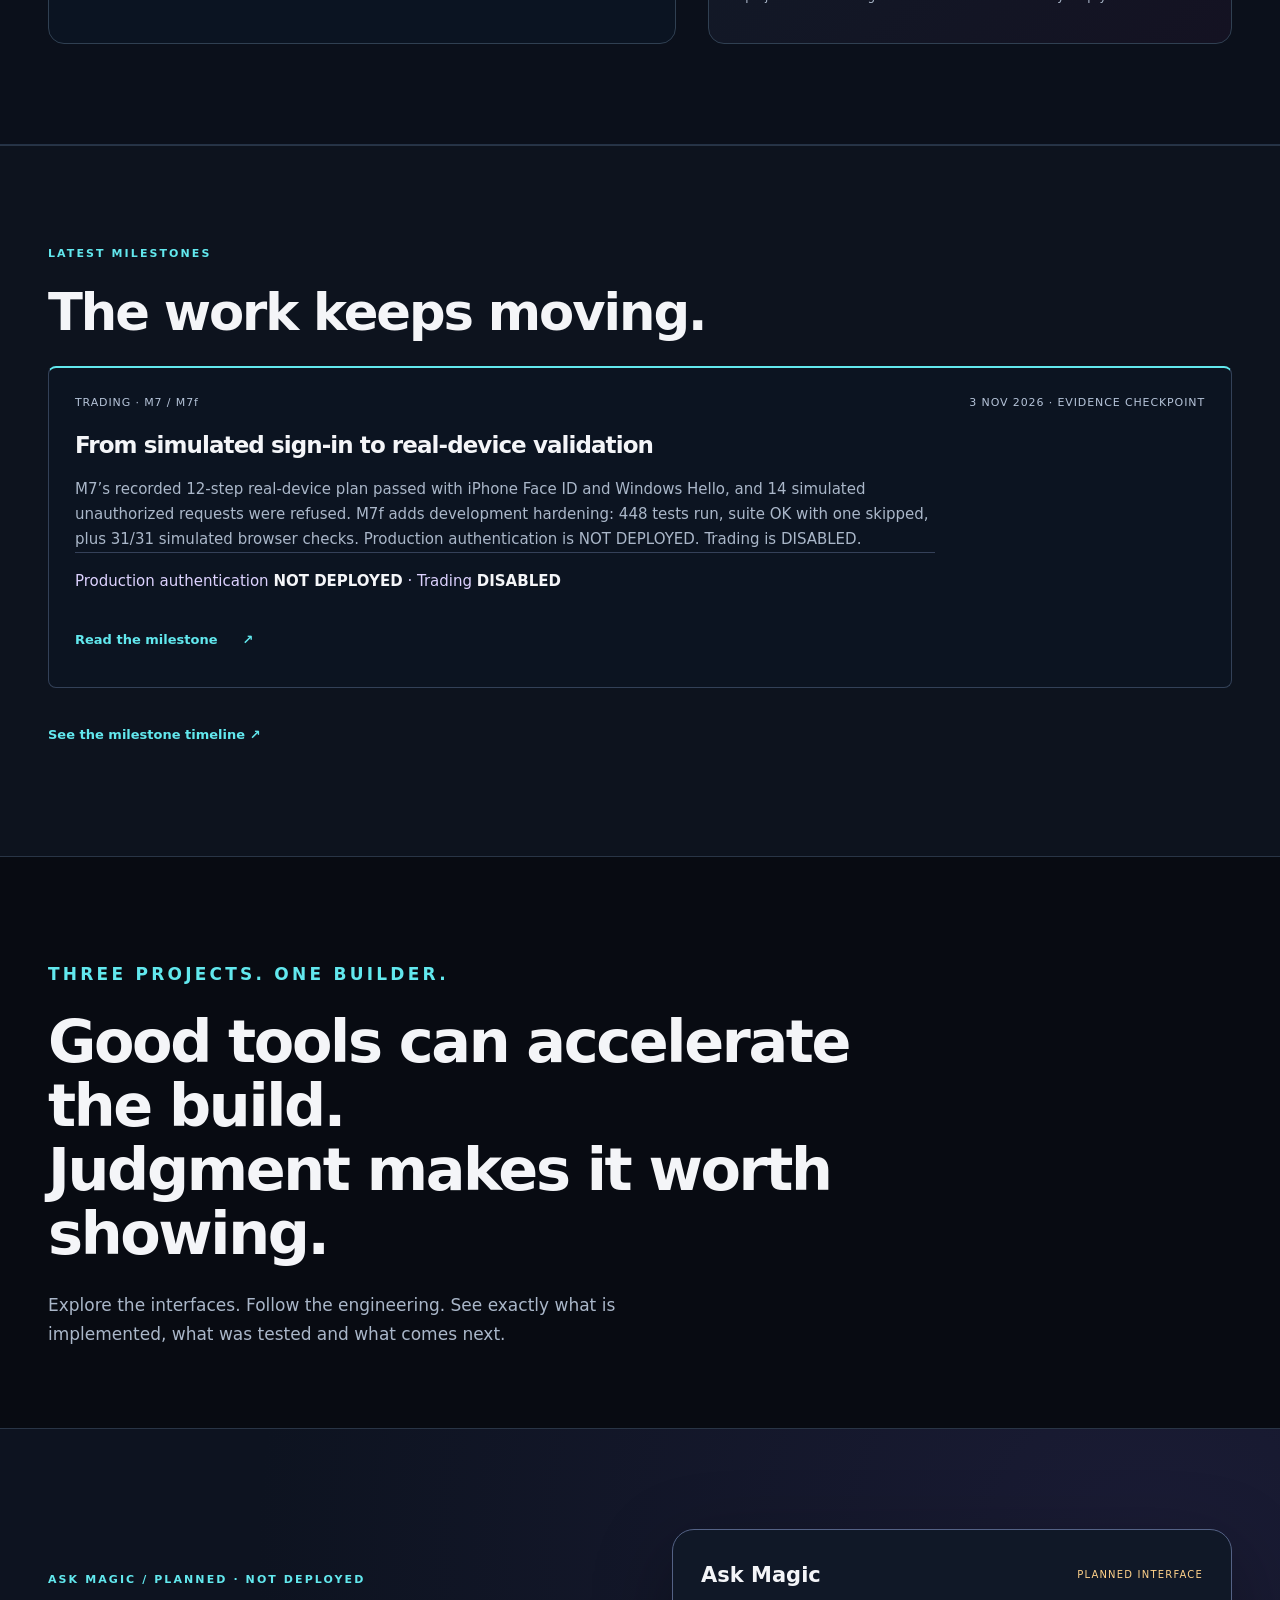
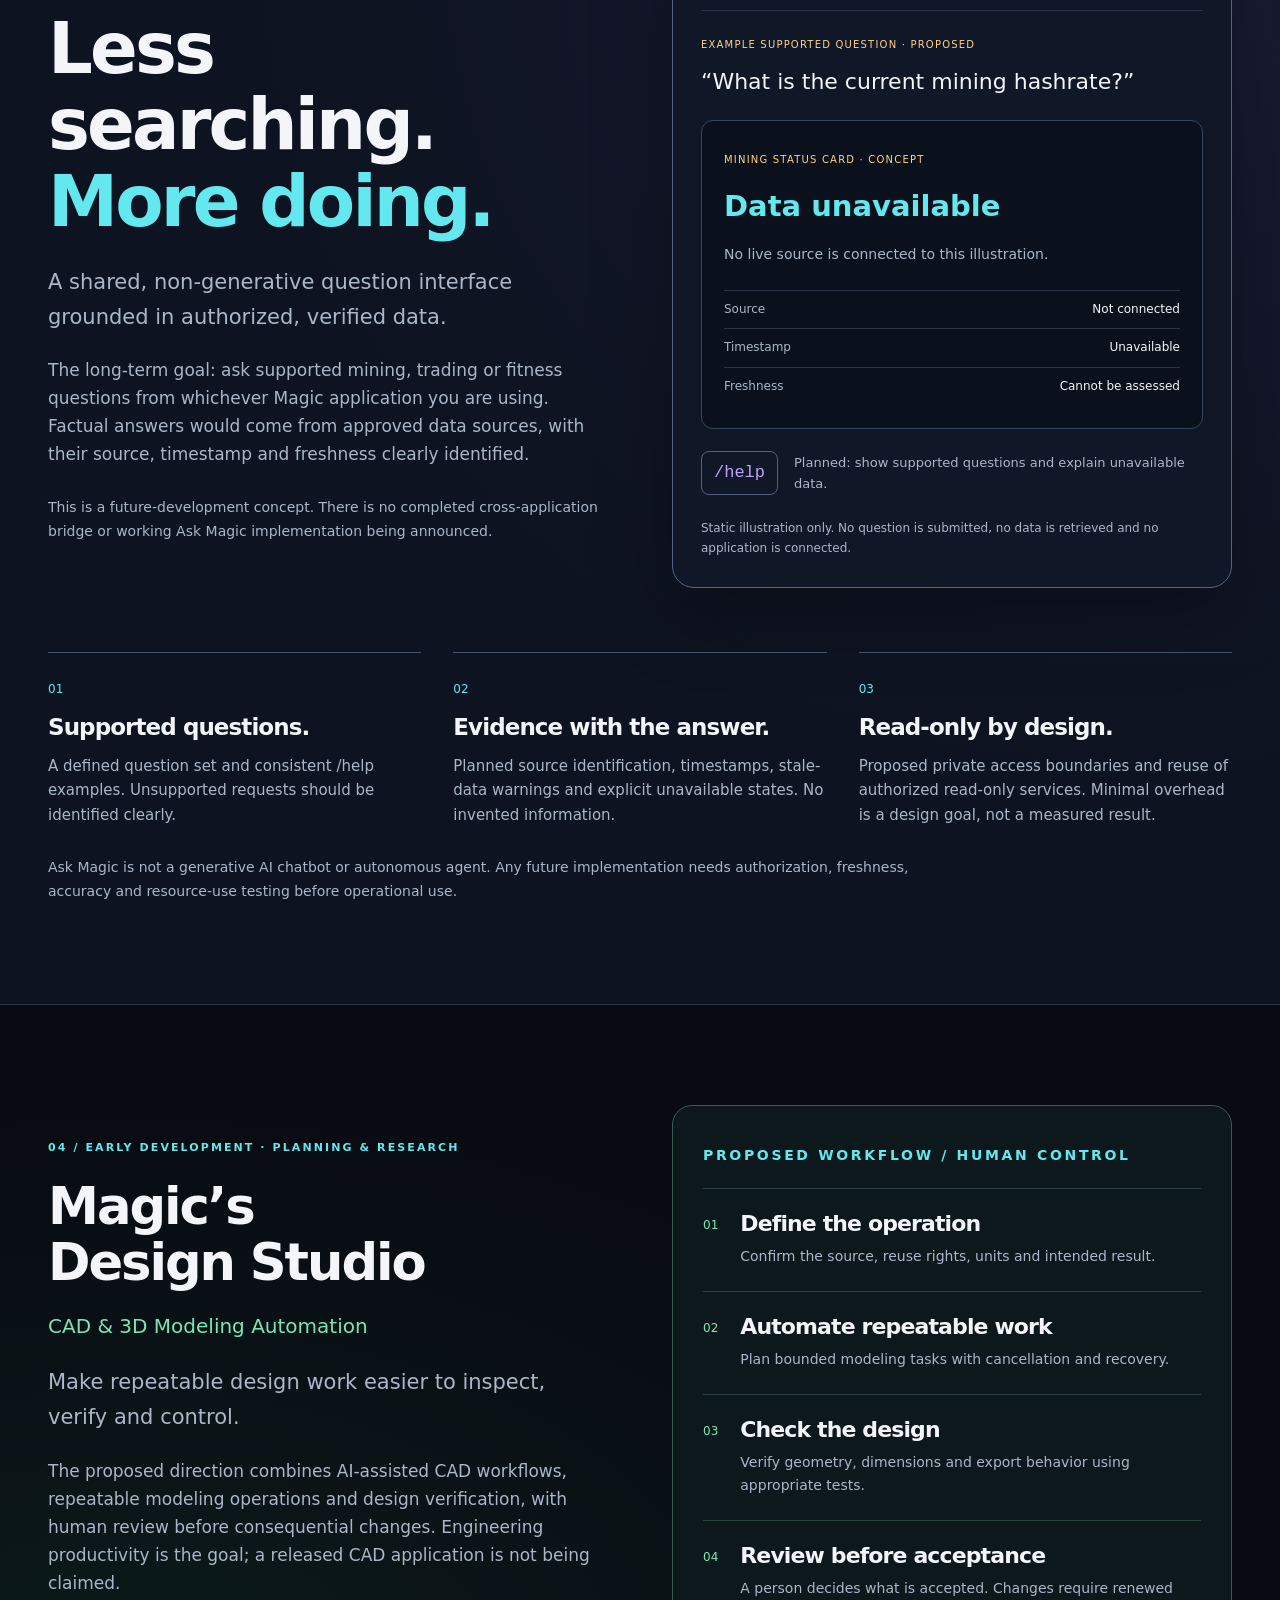
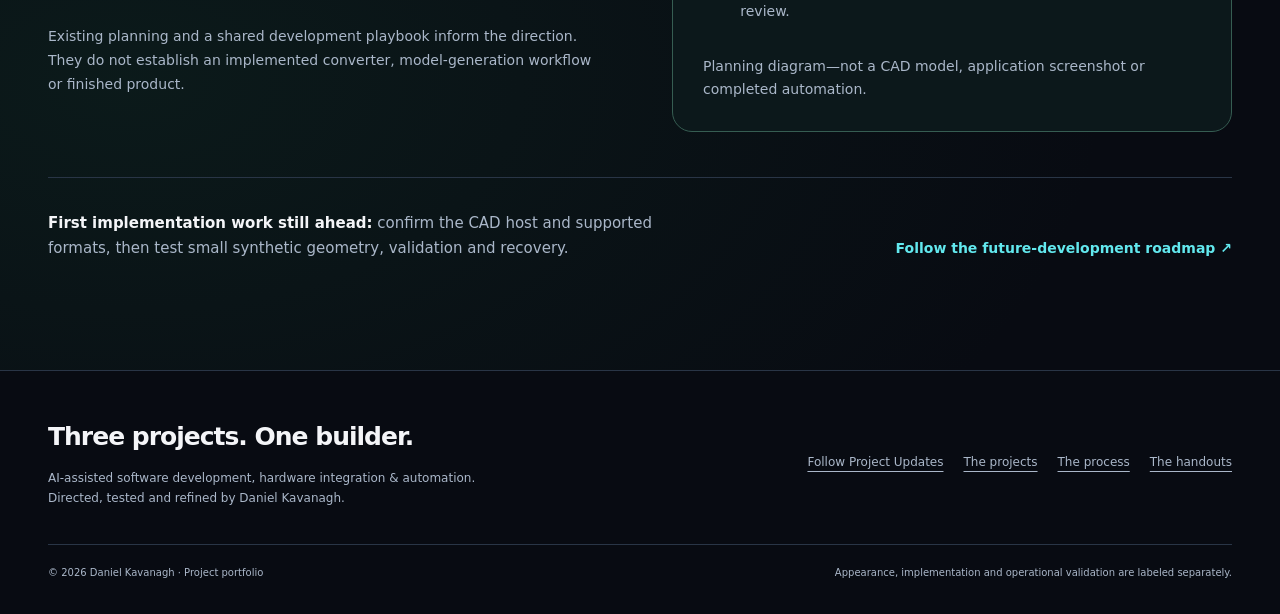
==== commit 64e80c8d: "Publish approved Magic Suite branding and future-development preview" ====
--- a/site/index.html
+++ b/site/index.html
@@ -1 +1 @@
-<!doctype html><html lang="en"><head><meta charset="utf-8"><meta name="viewport" content="width=device-width,initial-scale=1"><meta name="referrer" content="no-referrer"><meta http-equiv="Content-Security-Policy" content="default-src 'self'; img-src 'self' data:; script-src 'self'; style-src 'self'; font-src 'self'; connect-src 'none'; object-src 'none'; base-uri 'none'; form-action 'none'"><title>THREE PROJECTS. ONE BUILDER. | Daniel Kavanagh</title><meta name="description" content="Daniel Kavanagh’s AI-assisted software, hardware integration and automation portfolio: mining observability, paper-trading decisions and native iOS fitness."><meta property="og:type" content="website"><meta property="og:title" content="THREE PROJECTS. ONE BUILDER."><meta property="og:description" content="Daniel Kavanagh’s AI-assisted software, hardware integration and automation portfolio: mining observability, paper-trading decisions and native iOS fitness."><meta property="og:image" content="https://danielkavanagh2021-lgtm.github.io/three-projects-one-builder/assets/images/social-card.png"><meta property="og:image:width" content="1200"><meta property="og:image:height" content="630"><meta name="twitter:card" content="summary_large_image"><link rel="icon" href="assets/favicon.svg" type="image/svg+xml"><link rel="stylesheet" href="assets/site.css"><script src="assets/site.js" defer></script><link rel="stylesheet" href="assets/follow.css"><link rel="alternate" type="application/rss+xml" title="Three Projects. One Builder. milestones" href="feed.xml"><script src="assets/follow.js" defer></script><link rel="canonical" href="https://danielkavanagh2021-lgtm.github.io/three-projects-one-builder/"><meta property="og:url" content="https://danielkavanagh2021-lgtm.github.io/three-projects-one-builder/"></head><body class="cyan"><a class="skip" href="#main">Skip to content</a><header class="site-header"><div class="wrap header-inner"><a class="brand" href="index.html" aria-label="Daniel Kavanagh portfolio home"><span class="brand-mark" aria-hidden="true">DK</span><span>Daniel Kavanagh<small>AI-ASSISTED PROJECTS</small></span></a><button class="menu-toggle" type="button" aria-controls="primary-nav" aria-expanded="false" hidden>Menu <span aria-hidden="true">☰</span></button><nav class="nav" id="primary-nav" aria-label="Primary"><a href="index.html" aria-current="page">Home</a><a href="big-poppa.html">Big Poppa</a><a href="magics-decision-desk.html">Magic’s Desk</a><a href="formula-none-fitness.html">Formula None</a><a href="behind-the-build.html">Behind the Build</a><a href="updates.html">Follow</a></nav></div></header><div class="wrap preview-line"><b>PORTFOLIO / PROJECT UPDATES</b> · Reviewed project checkpoints</div><noscript><p class="no-script">All pages, images and downloads work without JavaScript. Image links open full resolution.</p></noscript><main id="main" tabindex="-1"><section class="hero"><div class="wrap"><div class="hero-grid"><div class="hero-copy"><p class="eyebrow">DANIEL KAVANAGH <span>/ SELECTED WORK</span></p><h1 class="home-title">THREE PROJECTS.<br><span class="quiet">ONE BUILDER.</span></h1><p class="subtitle">AI-Assisted Software Development, Hardware Integration &amp; Automation</p><p class="intro">I turn personal problems into software projects—and use AI to help build, test and refine the systems behind the screens.</p><div class="actions"><a class="button" href="#projects">Explore the projects <span class="arrow" aria-hidden="true">↗</span></a><a class="button secondary" href="behind-the-build.html">Behind the build <span class="arrow" aria-hidden="true">↗</span></a></div></div><div class="hero-phones" aria-label="Actual project visuals"><div class="phone-frame"><img src="assets/images/big-phone-thumb.webp" alt="Big Poppa approved phone design; simulated mining data" width="390" height="844" loading="eager" decoding="sync" class="" fetchpriority="high"></div><div class="phone-frame"><img src="assets/images/magic-desk-phone-thumb.webp" alt="Magic’s My Paper Desk phone interface; explicit synthetic test account" width="393" height="850" loading="eager" decoding="sync" class="" fetchpriority="high"></div><div class="phone-frame"><img src="assets/images/m1-populated-top-thumb.webp" alt="Formula None Today M1 actual Simulator screenshot with fictional data" width="392" height="850" loading="eager" decoding="sync" class="" fetchpriority="high"></div><div class="phone-notes"><span>MINING · APPROVED DESIGN</span><span>PAPER · DEVELOPMENT UI</span><span>FITNESS · SIMULATOR</span></div></div></div><div class="intro-strip"><div><strong>Software that meets the physical world.</strong><span>GPU monitoring, a smart scale and a watch companion.</span></div><div><strong>Decisions with an evidence trail.</strong><span>Source-aware data, simulation and recoverable records.</span></div><div><strong>Built with AI. Refined with judgment.</strong><span>Clear scope, direct review and honest validation.</span></div></div></div></section><section class="section" id="projects"><div class="wrap"><div class="section-heading"><div><p class="eyebrow">THE BODY OF WORK</p><h2>Three different problems.<br>One engineering mindset.</h2></div><p>Each project reaches beyond its interface into data, runtime behavior or consumer hardware.</p></div><article class="project-row cyan reveal"><a class="project-art" href="big-poppa.html" aria-label="Explore Big Poppa Mining Command Center"><img src="assets/images/big-dashboard-thumb.webp" alt="Stage 1B · approved simulated interface" width="900" height="718" loading="eager" decoding="sync" class=""></a><div class="project-copy"><p class="eyebrow">01 / OBSERVABILITY / AUTOMATION</p><h3>Big Poppa Mining Command Center</h3><p>A custom environment for understanding GPU performance, monitoring a mining workload and keeping operational authority deliberate.</p><div class="tags"><span>Python</span><span>React + TypeScript</span><span>GPU telemetry</span><span>Windows runtime</span></div><a class="text-link" href="big-poppa.html">Explore the project <span aria-hidden="true">↗</span></a></div></article><article class="project-row magenta reveal"><a class="project-art" href="magics-decision-desk.html" aria-label="Explore Magic’s Decision Desk"><img src="assets/images/magic-home-thumb.webp" alt="Premium Concept C · development visual reference" width="900" height="562" loading="eager" decoding="sync" class=""></a><div class="project-copy"><p class="eyebrow">02 / MARKET DATA / DECISION SYSTEMS</p><h3>Magic’s Decision Desk</h3><p>A paper-only cryptocurrency application that explores the complete path from public market observations to evaluation, modeled execution and review.</p><div class="tags"><span>Python</span><span>TypeScript</span><span>Public Coinbase data</span><span>Journaled paper accounts</span></div><a class="text-link" href="magics-decision-desk.html">Explore the project <span aria-hidden="true">↗</span></a></div></article><article class="project-row violet reveal"><a class="project-art" href="formula-none-fitness.html" aria-label="Explore Formula None Fitness"><div class="phone-pair"><img src="assets/images/m1-populated-top-thumb.webp" alt="Actual Today M1 in Simulator with fictional data" width="392" height="850" loading="eager" decoding="sync" class=""><img src="assets/images/fitness-workouts-thumb.webp" alt="Approved static Fusion Workouts design" width="379" height="850" loading="eager" decoding="sync" class=""></div></a><div class="project-copy"><p class="eyebrow">03 / NATIVE iOS / CONSUMER HARDWARE</p><h3>Formula None Fitness</h3><p>A native iOS fitness project bringing workouts, activity, body trends, goals and nutrition together—and investigating the consumer devices behind the data.</p><div class="tags"><span>SwiftUI + SwiftData</span><span>HealthKit reads</span><span>CoreBluetooth</span><span>Zepp OS</span></div><a class="text-link" href="formula-none-fitness.html">Explore the project <span aria-hidden="true">↗</span></a></div></article></div></section><section class="section tinted"><div class="wrap"><div class="section-heading"><div><p class="eyebrow">SELECTED ENGINEERING</p><h2>The interesting work<br>is beneath the surface.</h2></div></div><div class="three-col"><article class="insight cyan"><span class="index">01 / MINING</span><h3>Validate the shutdown, too.</h3><p>A dated, attended GPU trial recorded performance, confirmed process shutdown and independently checked power-limit restoration. The dashboard is only one layer.</p></article><article class="insight magenta"><span class="index">02 / PAPER TRADING</span><h3>Record what actually happened.</h3><p>A journal distinguishes an intention from a modeled fill, refusal or interrupted result. Recovery and account separation matter as much as the chart.</p></article><article class="insight violet"><span class="index">03 / HARDWARE</span><h3>Decode the meaning, not just the bytes.</h3><p>Scale profiles, packet assembly, calorie-counter timing and missing data are correctness problems. Hardware acceptance stays separate from source-code evidence.</p></article></div></div></section><section class="section"><div class="wrap editorial"><div><div class="section-heading"><div><p class="eyebrow">THE BUILDER’S ROLE</p><h2>I direct the work.<br>AI accelerates the iteration.</h2></div></div><p>I define the objective, review what was built, test assumptions and ask for corrections. The result comes from repeated decisions about behavior, evidence and scope.</p><a class="text-link" href="behind-the-build.html">See how I build <span aria-hidden="true">↗</span></a></div><div class="process-line"><article><h3>01 · Make the problem concrete</h3><p>Start with a real workflow and an explicit boundary.</p></article><article><h3>02 · Build something reviewable</h3><p>Use source, approved visuals and isolated tests to inspect the result.</p></article><article><h3>03 · Investigate what fails</h3><p>Keep failures visible. Correct the implementation or narrow the claim.</p></article><article><h3>04 · Advance deliberately</h3><p>A visual approval, a Simulator pass and a production release are different milestones.</p></article></div></div></section><section class="section tinted" id="downloads"><div class="wrap"><div class="section-heading"><div><p class="eyebrow">TAKE THE STORY WITH YOU</p><h2>Four introductions.<br>One page each.</h2></div><p>Illustrated PDFs for quick reading, sharing or printing. Reviewed project summaries.</p></div><div class="download-grid"><article class="download-card cyan"><span class="doc-icon">01 / PROJECT HANDOUT</span><h3>Big Poppa</h3><p>One-page introduction to GPU monitoring and mining safety.</p><a href="assets/downloads/07-Big-Poppa-One-Page.pdf" download>Download PDF · 0.1 MB <span aria-hidden="true">↓</span></a></article><article class="download-card magenta"><span class="doc-icon">02 / PROJECT HANDOUT</span><h3>Magic’s Decision Desk</h3><p>One-page introduction to public data and paper decisions.</p><a href="assets/downloads/08-Magics-Decision-Desk-One-Page.pdf" download>Download PDF · 0.2 MB <span aria-hidden="true">↓</span></a></article><article class="download-card violet"><span class="doc-icon">03 / PROJECT HANDOUT</span><h3>Formula None Fitness</h3><p>One-page introduction to native fitness and hardware work.</p><a href="assets/downloads/09-Formula-None-Fitness-One-Page.pdf" download>Download PDF · 0.1 MB <span aria-hidden="true">↓</span></a></article><article class="download-card cyan"><span class="doc-icon">THE COLLECTION</span><h3>Three Projects. One Builder.</h3><p>The complete story in a single illustrated page.</p><a href="assets/downloads/10-Three-Projects-One-Page.pdf" download>Download PDF · 0.1 MB <span aria-hidden="true">↓</span></a></article></div><p class="fineprint">Project pages also include the three six-page showcases. Full technical guides, editable files, private records and the complete private collection are excluded from this website.</p></div></section><section class="section follow-section" id="follow"><div class="wrap"><div class="section-heading"><div><p class="eyebrow">FOLLOW THE WORK</p><h2>Three projects.<br/>The next chapter.</h2></div><p>Meaningful progress, with the evidence and limits intact. Follow Mining, Trading and Fitness as the work develops.</p></div><div class="follow-grid"><article class="email-preview email-coming-soon"><span class="review-badge">EMAIL UPDATES · COMING SOON</span><h3>Follow Project Updates</h3><p>A considered digest of approved project milestones. Email subscriptions are being prepared.</p><div class="coming-soon-message"><strong>Stay in the loop with RSS.</strong><p>Follow every project or choose Mining, Trading or Fitness. No email address is needed.</p></div><p class="fineprint">Email signup will appear here when it is ready. Subscriptions will be optional, require confirmation, and include an unsubscribe link.</p></article><aside class="rss-panel"><span class="rss-icon" aria-hidden="true">RSS</span><p class="eyebrow">YOUR READER. YOUR CHOICE.</p><h3>Follow by RSS.<br/>No email needed.</h3><p>Choose every milestone or just the projects you care about. Remove a feed from your reader whenever you want.</p><a class="button" href="feed.xml">Follow all projects by RSS <span aria-hidden="true">↗</span></a><div class="rss-interests"><a href="feed-mining.xml">Mining RSS ↗</a><a href="feed-trading.xml">Trading RSS ↗</a><a href="feed-fitness.xml">Fitness RSS ↗</a></div><p class="fineprint">Follow reviewed project announcements in <a href="feed.xml">the all-project feed</a> or choose a project above. Mining and Fitness feeds are currently empty.</p></aside></div></div></section><section class="section tinted"><div class="wrap"><p class="eyebrow">LATEST MILESTONES</p><h2>The work keeps moving.</h2><div class="milestone-timeline" id="milestone-timeline"><article class="milestone milestone-featured" data-project="trading"><div class="milestone-meta"><span>TRADING · M7 / M7f</span><time datetime="2026-11-03">3 NOV 2026 · EVIDENCE CHECKPOINT</time></div><h3>From simulated sign-in to real-device validation</h3><p>M7’s recorded 12-step real-device plan passed with iPhone Face ID and Windows Hello, and 14 simulated unauthorized requests were refused. M7f adds development hardening: 448 tests run, suite OK with one skipped, plus 31/31 simulated browser checks. Production authentication is NOT DEPLOYED. Trading is DISABLED.</p><p class="milestone-status">Production authentication <strong>NOT DEPLOYED</strong> · Trading <strong>DISABLED</strong></p><a class="text-link" href="updates.html#trading-m7-real-device-auth-hardening">Read the milestone <span aria-hidden="true">↗</span></a></article></div><p><a class="text-link" href="updates.html#latest">See the milestone timeline ↗</a></p></div></section><section class="closing"><div class="wrap"><p class="eyebrow">THREE PROJECTS. ONE BUILDER.</p><h2>Good tools can accelerate the build.<br>Judgment makes it worth showing.</h2><p>Explore the interfaces. Follow the engineering. See exactly what is implemented, what was tested and what comes next.</p></div></section></main><footer class="site-footer"><div class="wrap"><div class="footer-top"><div><strong>Three projects. One builder.</strong><p>AI-assisted software development, hardware integration & automation.<br>Directed, tested and refined by Daniel Kavanagh.</p></div><nav class="footer-nav" aria-label="Footer"><a href="updates.html">Follow Project Updates</a><a href="index.html#projects">The projects</a><a href="behind-the-build.html">The process</a><a href="index.html#downloads">The handouts</a></nav></div><div class="footer-bottom"><span>© 2026 Daniel Kavanagh · Project portfolio</span><span>Appearance, implementation and operational validation are labeled separately.</span></div></div></footer><dialog id="image-viewer" aria-label="Screenshot viewer" aria-describedby="viewer-caption"><div class="viewer-toolbar"><button type="button" class="viewer-prev" aria-label="Previous screenshot">←</button><button type="button" class="viewer-next" aria-label="Next screenshot">→</button><span id="viewer-position" aria-live="polite"></span><button type="button" class="viewer-close" aria-label="Close screenshot viewer">Close ×</button></div><img class="viewer-image" alt=""><p class="viewer-caption" id="viewer-caption"></p><a class="original-link" href="assets/images/social-card.png" target="_blank" rel="noopener">Open full-resolution image ↗</a></dialog></body></html>+<!doctype html><html lang="en"><head><meta charset="utf-8"><meta name="viewport" content="width=device-width,initial-scale=1"><meta name="referrer" content="no-referrer"><meta http-equiv="Content-Security-Policy" content="default-src 'self'; img-src 'self' data:; script-src 'self'; style-src 'self'; font-src 'self'; connect-src 'none'; object-src 'none'; base-uri 'none'; form-action 'none'"><title>THREE PROJECTS. ONE BUILDER. | Daniel Kavanagh</title><meta name="description" content="Daniel Kavanagh’s AI-assisted software, hardware integration and automation portfolio: mining observability, paper-trading decisions and native iOS fitness."><meta property="og:type" content="website"><meta property="og:title" content="THREE PROJECTS. ONE BUILDER."><meta property="og:description" content="Daniel Kavanagh’s AI-assisted software, hardware integration and automation portfolio: mining observability, paper-trading decisions and native iOS fitness."><meta property="og:image" content="https://danielkavanagh2021-lgtm.github.io/three-projects-one-builder/assets/images/social-card.png"><meta property="og:image:width" content="1200"><meta property="og:image:height" content="630"><meta name="twitter:card" content="summary_large_image"><link rel="icon" href="assets/favicon.svg" type="image/svg+xml"><link rel="stylesheet" href="assets/site.css"><script src="assets/site.js" defer></script><link rel="stylesheet" href="assets/follow.css"><link rel="alternate" type="application/rss+xml" title="Three Projects. One Builder. milestones" href="feed.xml"><script src="assets/follow.js" defer></script><link rel="canonical" href="https://danielkavanagh2021-lgtm.github.io/three-projects-one-builder/"><meta property="og:url" content="https://danielkavanagh2021-lgtm.github.io/three-projects-one-builder/"><link rel="stylesheet" href="assets/suite.css"><script src="assets/suite.js" defer></script></head><body class="cyan"><a class="skip" href="#main">Skip to content</a><header class="site-header"><div class="wrap header-inner"><a class="brand" href="index.html" aria-label="Daniel Kavanagh portfolio home"><span class="brand-mark" aria-hidden="true">DK</span><span>Daniel Kavanagh<small>MAGIC SUITE / SELECTED WORK</small></span></a><button class="menu-toggle" type="button" aria-controls="primary-nav" aria-expanded="false" hidden>Menu <span aria-hidden="true">☰</span></button><nav class="nav" id="primary-nav" aria-label="Primary"><a href="index.html" aria-current="page">Home</a><a href="big-poppa.html">Mining</a><a href="magics-decision-desk.html">Trading</a><a href="formula-none-fitness.html">Fitness</a><a href="behind-the-build.html">Behind the Build</a><a href="updates.html">Follow</a><a href="updates.html#future-development">What’s Next</a></nav></div></header><div class="wrap preview-line"><b>PORTFOLIO / PROJECT UPDATES</b> · Reviewed project checkpoints</div><noscript><p class="no-script">All pages, images and downloads work without JavaScript. Image links open full resolution.</p></noscript><main id="main" tabindex="-1"><section class="hero"><div class="wrap"><div class="hero-grid"><div class="hero-copy"><p class="eyebrow">DANIEL KAVANAGH <span>/ THE MAGIC SUITE</span></p><h1 class="home-title">THREE PROJECTS.<br><span class="quiet">ONE BUILDER.</span></h1><p class="subtitle">AI-Assisted Software Development, Hardware Integration &amp; Automation</p><p class="intro">I turn personal problems into software projects—and use AI to help build, test and refine them. Meet the Magic Suite: three existing projects, with a fourth direction taking shape.</p><div class="actions"><a class="button" href="#projects">Explore the projects <span class="arrow" aria-hidden="true">↗</span></a><a class="button secondary" href="behind-the-build.html">Behind the build <span class="arrow" aria-hidden="true">↗</span></a></div></div><div class="hero-phones" aria-label="Actual project visuals"><div class="phone-frame"><img src="assets/images/big-phone-thumb.webp" alt="Big Poppa approved phone design; simulated mining data" width="390" height="844" loading="eager" decoding="sync" class="" fetchpriority="high"></div><div class="phone-frame"><img src="assets/images/magic-desk-phone-thumb.webp" alt="Magic’s My Paper Desk phone interface; explicit synthetic test account" width="393" height="850" loading="eager" decoding="sync" class="" fetchpriority="high"></div><div class="phone-frame"><img src="assets/images/m1-populated-top-thumb.webp" alt="Formula None Today M1 actual Simulator screenshot with fictional data" width="392" height="850" loading="eager" decoding="sync" class="" fetchpriority="high"></div><div class="phone-notes"><span>MINING · APPROVED DESIGN</span><span>PAPER · DEVELOPMENT UI</span><span>FITNESS · SIMULATOR</span></div></div></div><div class="intro-strip"><div><strong>Software that meets the physical world.</strong><span>GPU monitoring, a smart scale and a watch companion.</span></div><div><strong>Decisions with an evidence trail.</strong><span>Source-aware data, simulation and recoverable records.</span></div><div><strong>Built with AI. Refined with judgment.</strong><span>Clear scope, direct review and honest validation.</span></div></div></div></section><section class="section suite-intro" id="magic-suite"><div class="wrap"><div class="section-heading"><div><p class="eyebrow">A SHARED IDENTITY / DISTINCT PROJECTS</p><h2>Meet the Magic Suite.</h2></div><p>Three established personal projects. One new direction in CAD. A consistent software family, with each application’s history and development status kept clear.</p></div><div class="suite-family"><a href="big-poppa.html"><span class="suite-number">01 / MINING</span><h3>Magic’s Mining Command</h3><p>Formerly Big Poppa Mining Command Center.</p><span class="text-link">Explore the project ↗</span></a><a href="magics-decision-desk.html"><span class="suite-number">02 / TRADING</span><h3>Magic’s Decision Desk</h3><p>The existing name. Paper-trading and decision-analysis work.</p><span class="text-link">Explore the project ↗</span></a><a href="formula-none-fitness.html"><span class="suite-number">03 / FITNESS</span><h3>Magic’s Fitness Companion</h3><p>Formerly Formula None Fitness.</p><span class="text-link">Explore the project ↗</span></a><a href="#design-studio"><span class="suite-number">04 / EARLY DEVELOPMENT</span><h3>Magic’s Design Studio</h3><p>CAD &amp; 3D Modeling Automation. Planning and research.</p><span class="text-link">See the direction ↗</span></a></div><p class="suite-note">The family name expresses a shared direction. It does not mean the applications are already connected or distributed together. Original screenshots and reviewed PDFs retain their historical names.</p><div class="suite-jump"><a href="#ask-magic">Ask Magic · planned</a><a href="#design-studio">Design Studio · early development</a><a href="updates.html#future-development">What’s next ↗</a></div></div></section><section class="section" id="projects"><div class="wrap"><div class="section-heading"><div><p class="eyebrow">THE BODY OF WORK</p><h2>Three different problems.<br>One engineering mindset.</h2></div><p>Each project reaches beyond its interface into data, runtime behavior or consumer hardware.</p></div><article class="project-row cyan reveal"><a class="project-art" href="big-poppa.html" aria-label="Explore Magic’s Mining Command"><img src="assets/images/big-dashboard-thumb.webp" alt="Stage 1B · approved simulated interface" width="900" height="718" loading="eager" decoding="sync" class=""></a><div class="project-copy"><p class="eyebrow">01 / OBSERVABILITY / AUTOMATION</p><h3>Magic’s Mining Command</h3><p class="legacy-name">Formerly Big Poppa Mining Command Center.</p><p>A custom environment for understanding GPU performance, monitoring a mining workload and keeping operational authority deliberate.</p><div class="tags"><span>Python</span><span>React + TypeScript</span><span>GPU telemetry</span><span>Windows runtime</span></div><a class="text-link" href="big-poppa.html">Explore the project <span aria-hidden="true">↗</span></a></div></article><article class="project-row magenta reveal"><a class="project-art" href="magics-decision-desk.html" aria-label="Explore Magic’s Decision Desk"><img src="assets/images/magic-home-thumb.webp" alt="Premium Concept C · development visual reference" width="900" height="562" loading="eager" decoding="sync" class=""></a><div class="project-copy"><p class="eyebrow">02 / MARKET DATA / DECISION SYSTEMS</p><h3>Magic’s Decision Desk</h3><p>A paper-only cryptocurrency application that explores the complete path from public market observations to evaluation, modeled execution and review.</p><div class="tags"><span>Python</span><span>TypeScript</span><span>Public Coinbase data</span><span>Journaled paper accounts</span></div><a class="text-link" href="magics-decision-desk.html">Explore the project <span aria-hidden="true">↗</span></a></div></article><article class="project-row violet reveal"><a class="project-art" href="formula-none-fitness.html" aria-label="Explore Magic’s Fitness Companion"><div class="phone-pair"><img src="assets/images/m1-populated-top-thumb.webp" alt="Actual Today M1 in Simulator with fictional data" width="392" height="850" loading="eager" decoding="sync" class=""><img src="assets/images/fitness-workouts-thumb.webp" alt="Approved static Fusion Workouts design" width="379" height="850" loading="eager" decoding="sync" class=""></div></a><div class="project-copy"><p class="eyebrow">03 / NATIVE iOS / CONSUMER HARDWARE</p><h3>Magic’s Fitness Companion</h3><p class="legacy-name">Formerly Formula None Fitness.</p><p>A native iOS fitness project bringing workouts, activity, body trends, goals and nutrition together—and investigating the consumer devices behind the data.</p><div class="tags"><span>SwiftUI + SwiftData</span><span>HealthKit reads</span><span>CoreBluetooth</span><span>Zepp OS</span></div><a class="text-link" href="formula-none-fitness.html">Explore the project <span aria-hidden="true">↗</span></a></div></article></div></section><section class="section tinted"><div class="wrap"><div class="section-heading"><div><p class="eyebrow">SELECTED ENGINEERING</p><h2>The interesting work<br>is beneath the surface.</h2></div></div><div class="three-col"><article class="insight cyan"><span class="index">01 / MINING</span><h3>Validate the shutdown, too.</h3><p>A dated, attended GPU trial recorded performance, confirmed process shutdown and independently checked power-limit restoration. The dashboard is only one layer.</p></article><article class="insight magenta"><span class="index">02 / PAPER TRADING</span><h3>Record what actually happened.</h3><p>A journal distinguishes an intention from a modeled fill, refusal or interrupted result. Recovery and account separation matter as much as the chart.</p></article><article class="insight violet"><span class="index">03 / HARDWARE</span><h3>Decode the meaning, not just the bytes.</h3><p>Scale profiles, packet assembly, calorie-counter timing and missing data are correctness problems. Hardware acceptance stays separate from source-code evidence.</p></article></div></div></section><section class="section"><div class="wrap editorial"><div><div class="section-heading"><div><p class="eyebrow">THE BUILDER’S ROLE</p><h2>I direct the work.<br>AI accelerates the iteration.</h2></div></div><p>I define the objective, review what was built, test assumptions and ask for corrections. The result comes from repeated decisions about behavior, evidence and scope.</p><a class="text-link" href="behind-the-build.html">See how I build <span aria-hidden="true">↗</span></a></div><div class="process-line"><article><h3>01 · Make the problem concrete</h3><p>Start with a real workflow and an explicit boundary.</p></article><article><h3>02 · Build something reviewable</h3><p>Use source, approved visuals and isolated tests to inspect the result.</p></article><article><h3>03 · Investigate what fails</h3><p>Keep failures visible. Correct the implementation or narrow the claim.</p></article><article><h3>04 · Advance deliberately</h3><p>A visual approval, a Simulator pass and a production release are different milestones.</p></article></div></div></section><section class="section tinted" id="downloads"><div class="wrap"><div class="section-heading"><div><p class="eyebrow">TAKE THE STORY WITH YOU</p><h2>Four introductions.<br>One page each.</h2></div><p>Illustrated PDFs for quick reading, sharing or printing. Reviewed project summaries. These unchanged PDFs retain their original project names.</p></div><div class="download-grid"><article class="download-card cyan"><span class="doc-icon">01 / PROJECT HANDOUT</span><h3>Magic’s Mining Command</h3><p>One-page introduction to GPU monitoring and mining safety.</p><a href="assets/downloads/07-Big-Poppa-One-Page.pdf" download>Download PDF · 0.1 MB <span aria-hidden="true">↓</span></a></article><article class="download-card magenta"><span class="doc-icon">02 / PROJECT HANDOUT</span><h3>Magic’s Decision Desk</h3><p>One-page introduction to public data and paper decisions.</p><a href="assets/downloads/08-Magics-Decision-Desk-One-Page.pdf" download>Download PDF · 0.2 MB <span aria-hidden="true">↓</span></a></article><article class="download-card violet"><span class="doc-icon">03 / PROJECT HANDOUT</span><h3>Magic’s Fitness Companion</h3><p>One-page introduction to native fitness and hardware work.</p><a href="assets/downloads/09-Formula-None-Fitness-One-Page.pdf" download>Download PDF · 0.1 MB <span aria-hidden="true">↓</span></a></article><article class="download-card cyan"><span class="doc-icon">THE COLLECTION</span><h3>Three Projects. One Builder.</h3><p>The complete story in a single illustrated page.</p><a href="assets/downloads/10-Three-Projects-One-Page.pdf" download>Download PDF · 0.1 MB <span aria-hidden="true">↓</span></a></article></div><p class="fineprint">Project pages also include the three six-page showcases. Full technical guides, editable files, private records and the complete private collection are excluded from this website.</p></div></section><section class="section follow-section" id="follow"><div class="wrap"><div class="section-heading"><div><p class="eyebrow">FOLLOW THE WORK</p><h2>Three projects.<br/>The next chapter.</h2></div><p>Meaningful progress, with the evidence and limits intact. Follow Mining, Trading and Fitness as the work develops.</p></div><div class="follow-grid"><article class="email-preview email-coming-soon"><span class="review-badge">EMAIL UPDATES · COMING SOON</span><h3>Follow Project Updates</h3><p>A considered digest of approved project milestones. Email subscriptions are being prepared.</p><div class="coming-soon-message"><strong>Stay in the loop with RSS.</strong><p>Follow every project or choose Mining, Trading or Fitness. No email address is needed.</p></div><p class="fineprint">Email signup will appear here when it is ready. Subscriptions will be optional, require confirmation, and include an unsubscribe link.</p></article><aside class="rss-panel"><span class="rss-icon" aria-hidden="true">RSS</span><p class="eyebrow">YOUR READER. YOUR CHOICE.</p><h3>Follow by RSS.<br/>No email needed.</h3><p>Choose every milestone or just the projects you care about. Remove a feed from your reader whenever you want.</p><a class="button" href="feed.xml">Follow all projects by RSS <span aria-hidden="true">↗</span></a><div class="rss-interests"><a href="feed-mining.xml">Mining RSS ↗</a><a href="feed-trading.xml">Trading RSS ↗</a><a href="feed-fitness.xml">Fitness RSS ↗</a></div><p class="fineprint">Follow reviewed project announcements in <a href="feed.xml">the all-project feed</a> or choose a project above. Mining and Fitness feeds are currently empty.</p></aside></div></div></section><section class="section tinted"><div class="wrap"><p class="eyebrow">LATEST MILESTONES</p><h2>The work keeps moving.</h2><div class="milestone-timeline" id="milestone-timeline"><article class="milestone milestone-featured" data-project="trading"><div class="milestone-meta"><span>TRADING · M7 / M7f</span><time datetime="2026-11-03">3 NOV 2026 · EVIDENCE CHECKPOINT</time></div><h3>From simulated sign-in to real-device validation</h3><p>M7’s recorded 12-step real-device plan passed with iPhone Face ID and Windows Hello, and 14 simulated unauthorized requests were refused. M7f adds development hardening: 448 tests run, suite OK with one skipped, plus 31/31 simulated browser checks. Production authentication is NOT DEPLOYED. Trading is DISABLED.</p><p class="milestone-status">Production authentication <strong>NOT DEPLOYED</strong> · Trading <strong>DISABLED</strong></p><a class="text-link" href="updates.html#trading-m7-real-device-auth-hardening">Read the milestone <span aria-hidden="true">↗</span></a></article></div><p><a class="text-link" href="updates.html#latest">See the milestone timeline ↗</a></p></div></section><section class="closing"><div class="wrap"><p class="eyebrow">THREE PROJECTS. ONE BUILDER.</p><h2>Good tools can accelerate the build.<br>Judgment makes it worth showing.</h2><p>Explore the interfaces. Follow the engineering. See exactly what is implemented, what was tested and what comes next.</p></div></section><section class="section ask-magic" id="ask-magic" aria-labelledby="ask-title"><div class="wrap"><div class="ask-grid"><div><p class="eyebrow">ASK MAGIC / PLANNED · NOT DEPLOYED</p><h2 id="ask-title">Less searching.<br><span>More doing.</span></h2><p class="lead">A shared, non-generative question interface grounded in authorized, verified data.</p><p>The long-term goal: ask supported mining, trading or fitness questions from whichever Magic application you are using. Factual answers would come from approved data sources, with their source, timestamp and freshness clearly identified.</p><p class="suite-note">This is a future-development concept. There is no completed cross-application bridge or working Ask Magic implementation being announced.</p></div><div class="question-concept" aria-label="Illustrative Ask Magic interface, not functional"><div class="concept-top"><strong>Ask Magic</strong><span>PLANNED INTERFACE</span></div><p class="concept-label">EXAMPLE SUPPORTED QUESTION · PROPOSED</p><p class="example-question">“What is the current mining hashrate?”</p><div class="answer-concept"><span>MINING STATUS CARD · CONCEPT</span><strong>Data unavailable</strong><p>No live source is connected to this illustration.</p><dl><div><dt>Source</dt><dd>Not connected</dd></div><div><dt>Timestamp</dt><dd>Unavailable</dd></div><div><dt>Freshness</dt><dd>Cannot be assessed</dd></div></dl></div><div class="help-concept"><code>/help</code><p>Planned: show supported questions and explain unavailable data.</p></div><p class="fineprint">Static illustration only. No question is submitted, no data is retrieved and no application is connected.</p></div></div><div class="ask-principles"><article><span>01</span><h3>Supported questions.</h3><p>A defined question set and consistent /help examples. Unsupported requests should be identified clearly.</p></article><article><span>02</span><h3>Evidence with the answer.</h3><p>Planned source identification, timestamps, stale-data warnings and explicit unavailable states. No invented information.</p></article><article><span>03</span><h3>Read-only by design.</h3><p>Proposed private access boundaries and reuse of authorized read-only services. Minimal overhead is a design goal, not a measured result.</p></article></div><p class="suite-note">Ask Magic is not a generative AI chatbot or autonomous agent. Any future implementation needs authorization, freshness, accuracy and resource-use testing before operational use.</p></div></section><section class="section studio-section" id="design-studio" aria-labelledby="studio-title"><div class="wrap"><div class="studio-grid"><div><p class="eyebrow">04 / EARLY DEVELOPMENT · PLANNING &amp; RESEARCH</p><h2 id="studio-title">Magic’s<br>Design Studio</h2><p class="studio-subtitle">CAD &amp; 3D Modeling Automation</p><p class="lead">Make repeatable design work easier to inspect, verify and control.</p><p>The proposed direction combines AI-assisted CAD workflows, repeatable modeling operations and design verification, with human review before consequential changes. Engineering productivity is the goal; a released CAD application is not being claimed.</p><p class="suite-note">Existing planning and a shared development playbook inform the direction. They do not establish an implemented converter, model-generation workflow or finished product.</p></div><div class="studio-flow" aria-label="Proposed CAD workflow, not implemented"><p class="eyebrow">PROPOSED WORKFLOW / HUMAN CONTROL</p><ol><li><span>01</span><div><h3>Define the operation</h3><p>Confirm the source, reuse rights, units and intended result.</p></div></li><li><span>02</span><div><h3>Automate repeatable work</h3><p>Plan bounded modeling tasks with cancellation and recovery.</p></div></li><li><span>03</span><div><h3>Check the design</h3><p>Verify geometry, dimensions and export behavior using appropriate tests.</p></div></li><li><span>04</span><div><h3>Review before acceptance</h3><p>A person decides what is accepted. Changes require renewed review.</p></div></li></ol><p class="fineprint">Planning diagram—not a CAD model, application screenshot or completed automation.</p></div></div><div class="studio-bottom"><p><strong>First implementation work still ahead:</strong> confirm the CAD host and supported formats, then test small synthetic geometry, validation and recovery.</p><a class="text-link" href="updates.html#future-development">Follow the future-development roadmap ↗</a></div></div></section></main><footer class="site-footer"><div class="wrap"><div class="footer-top"><div><strong>Three projects. One builder.</strong><p>AI-assisted software development, hardware integration & automation.<br>Directed, tested and refined by Daniel Kavanagh.</p></div><nav class="footer-nav" aria-label="Footer"><a href="updates.html">Follow Project Updates</a><a href="index.html#projects">The projects</a><a href="behind-the-build.html">The process</a><a href="index.html#downloads">The handouts</a></nav></div><div class="footer-bottom"><span>© 2026 Daniel Kavanagh · Project portfolio</span><span>Appearance, implementation and operational validation are labeled separately.</span></div></div></footer><dialog id="image-viewer" aria-label="Screenshot viewer" aria-describedby="viewer-caption"><div class="viewer-toolbar"><button type="button" class="viewer-prev" aria-label="Previous screenshot">←</button><button type="button" class="viewer-next" aria-label="Next screenshot">→</button><span id="viewer-position" aria-live="polite"></span><button type="button" class="viewer-close" aria-label="Close screenshot viewer">Close ×</button></div><img class="viewer-image" alt=""><p class="viewer-caption" id="viewer-caption"></p><a class="original-link" href="assets/images/social-card.png" target="_blank" rel="noopener">Open full-resolution image ↗</a></dialog></body></html>
--- a/site/assets/suite.css
+++ b/site/assets/suite.css
@@ -0,0 +1,5 @@
+/* Presentation only. No live data or application connections. */
+.nav{gap:20px}.legacy-name{font-size:14px;color:var(--amber);margin:16px 0}.suite-intro{border-top:1px solid var(--line)}.suite-family{display:grid;grid-template-columns:repeat(4,minmax(0,1fr));gap:16px}.suite-family>a{padding:26px 22px;border:1px solid var(--line);border-radius:16px;text-decoration:none;background:linear-gradient(145deg,#12202d,#10121e);display:flex;flex-direction:column;gap:18px}.suite-family>a:nth-child(2){border-top-color:var(--magenta)}.suite-family>a:nth-child(3){border-top-color:var(--violet)}.suite-family>a:nth-child(4){border-top-color:var(--emerald)}.suite-family>a:first-child{border-top-color:var(--cyan)}.suite-family h3{font-size:24px;line-height:1.15}.suite-family p{font-size:14px}.suite-family .text-link{margin-top:auto;font-size:13px}.suite-number{font-size:10px;letter-spacing:.13em;color:var(--cyan)}.suite-note{font-size:14px;line-height:1.7;max-width:920px;margin-top:28px}.suite-jump{display:flex;flex-wrap:wrap;gap:24px;margin-top:24px;font-size:14px}.ask-magic{background:radial-gradient(ellipse at 90% 10%,#26234788,transparent 55%),#0d1320;border-top:1px solid var(--line);border-bottom:1px solid var(--line)}.ask-grid,.studio-grid{display:grid;grid-template-columns:1fr 1fr;gap:64px;align-items:center}.ask-grid h2{font-size:clamp(44px,5.5vw,74px);margin-bottom:24px}.ask-grid h2 span{color:var(--cyan)}.ask-grid .lead,.studio-grid .lead{font-size:21px;margin:22px 0}.question-concept{border:1px solid #546285;border-radius:22px;padding:28px;background:#101827;box-shadow:0 24px 80px #0005;min-width:0}.concept-top{display:flex;align-items:center;justify-content:space-between;gap:12px;border-bottom:1px solid var(--line);padding-bottom:18px}.concept-top strong{font-size:21px}.concept-top span,.concept-label,.answer-concept>span{font-size:10px;letter-spacing:.12em;color:var(--amber)}.concept-label{margin-top:26px}.example-question{font-size:22px;line-height:1.45;color:var(--ink);margin:12px 0 22px}.answer-concept{border:1px solid #34455f;border-radius:12px;background:#0a111c;padding:22px}.answer-concept>strong{display:block;font-size:29px;color:var(--cyan);margin:12px 0}.answer-concept p{font-size:14px}.answer-concept dl{margin:24px 0 0;font-size:12px}.answer-concept dl div{display:flex;justify-content:space-between;gap:14px;border-top:1px solid var(--line);padding:9px 0}.answer-concept dt{color:var(--muted)}.answer-concept dd{margin:0;text-align:right}.help-concept{display:flex;gap:16px;align-items:center;margin:22px 0}.help-concept code{padding:7px 12px;border:1px solid #55617c;border-radius:8px;color:var(--violet)}.help-concept p{font-size:13px}.ask-principles{display:grid;grid-template-columns:repeat(3,minmax(0,1fr));gap:32px;margin-top:64px}.ask-principles article{border-top:1px solid #43516a;padding-top:20px}.ask-principles span{color:var(--cyan);font-size:12px}.ask-principles h3{font-size:23px;margin:14px 0}.ask-principles p{font-size:15px}.studio-section{background:radial-gradient(ellipse at 10% 70%,#12382b55,transparent 60%)}.studio-subtitle{color:var(--emerald);font-size:20px;margin-top:20px}.studio-flow{border:1px solid #365d52;border-radius:20px;padding:30px;background:#0c181b}.studio-flow ol{list-style:none;padding:0;margin:0}.studio-flow li{display:flex;gap:22px;padding:23px 0;border-top:1px solid #28433c}.studio-flow li>span{font-size:12px;color:var(--emerald);padding-top:4px}.studio-flow h3{font-size:22px}.studio-flow p{font-size:14px;margin-top:9px}.studio-bottom{border-top:1px solid var(--line);margin-top:45px;padding-top:24px;display:flex;gap:40px;align-items:center;justify-content:space-between}.studio-bottom p{max-width:620px;font-size:15px}.studio-bottom a{font-size:14px}.future-section{background:#0d1520;border-top:1px solid var(--line)}.future-section .lead{max-width:820px;margin-top:25px}.roadmap-filters{display:flex;gap:10px;flex-wrap:wrap;margin:30px 0 16px}.roadmap-filters button{min-height:44px;border:1px solid #57647b;border-radius:999px;background:#131e2e;color:var(--ink);padding:9px 18px;font-size:13px;cursor:pointer}.roadmap-filters button[aria-pressed=true]{background:var(--cyan);color:#061019;border-color:var(--cyan)}.roadmap-grid{display:grid;grid-template-columns:repeat(3,minmax(0,1fr));gap:20px;margin-top:25px}.roadmap-card{padding:26px;border:1px solid #34465e;border-radius:16px;background:#101b2a}.roadmap-card[hidden]{display:none}.roadmap-status{font-size:10px;letter-spacing:.09em;color:var(--amber);display:block;line-height:1.6}.roadmap-card h3{font-size:25px;margin:18px 0}.roadmap-card p{font-size:15px}.roadmap-card a{display:inline-block;font-size:13px;margin-top:20px}.suite-family a:hover{border-color:var(--cyan)}
+@media(max-width:1150px){.nav{gap:13px}.nav a{font-size:11px}.suite-family{grid-template-columns:repeat(2,minmax(0,1fr))}.ask-grid,.studio-grid{gap:36px}.roadmap-grid{grid-template-columns:repeat(2,minmax(0,1fr))}}
+@media(max-width:850px){.ask-grid,.studio-grid{grid-template-columns:1fr}.ask-principles{grid-template-columns:1fr;gap:25px}.studio-bottom{display:block}.studio-bottom a{display:inline-block;margin-top:22px}}
+@media(max-width:600px){.suite-family,.roadmap-grid{grid-template-columns:1fr}.suite-family>a{padding:24px}.question-concept,.studio-flow{padding:22px}.concept-top{flex-wrap:wrap}.example-question{font-size:20px}.suite-jump{gap:16px}.roadmap-card{padding:23px}.ask-grid,.studio-grid{gap:32px}.studio-flow li{gap:16px}.brand small{font-size:8px}}
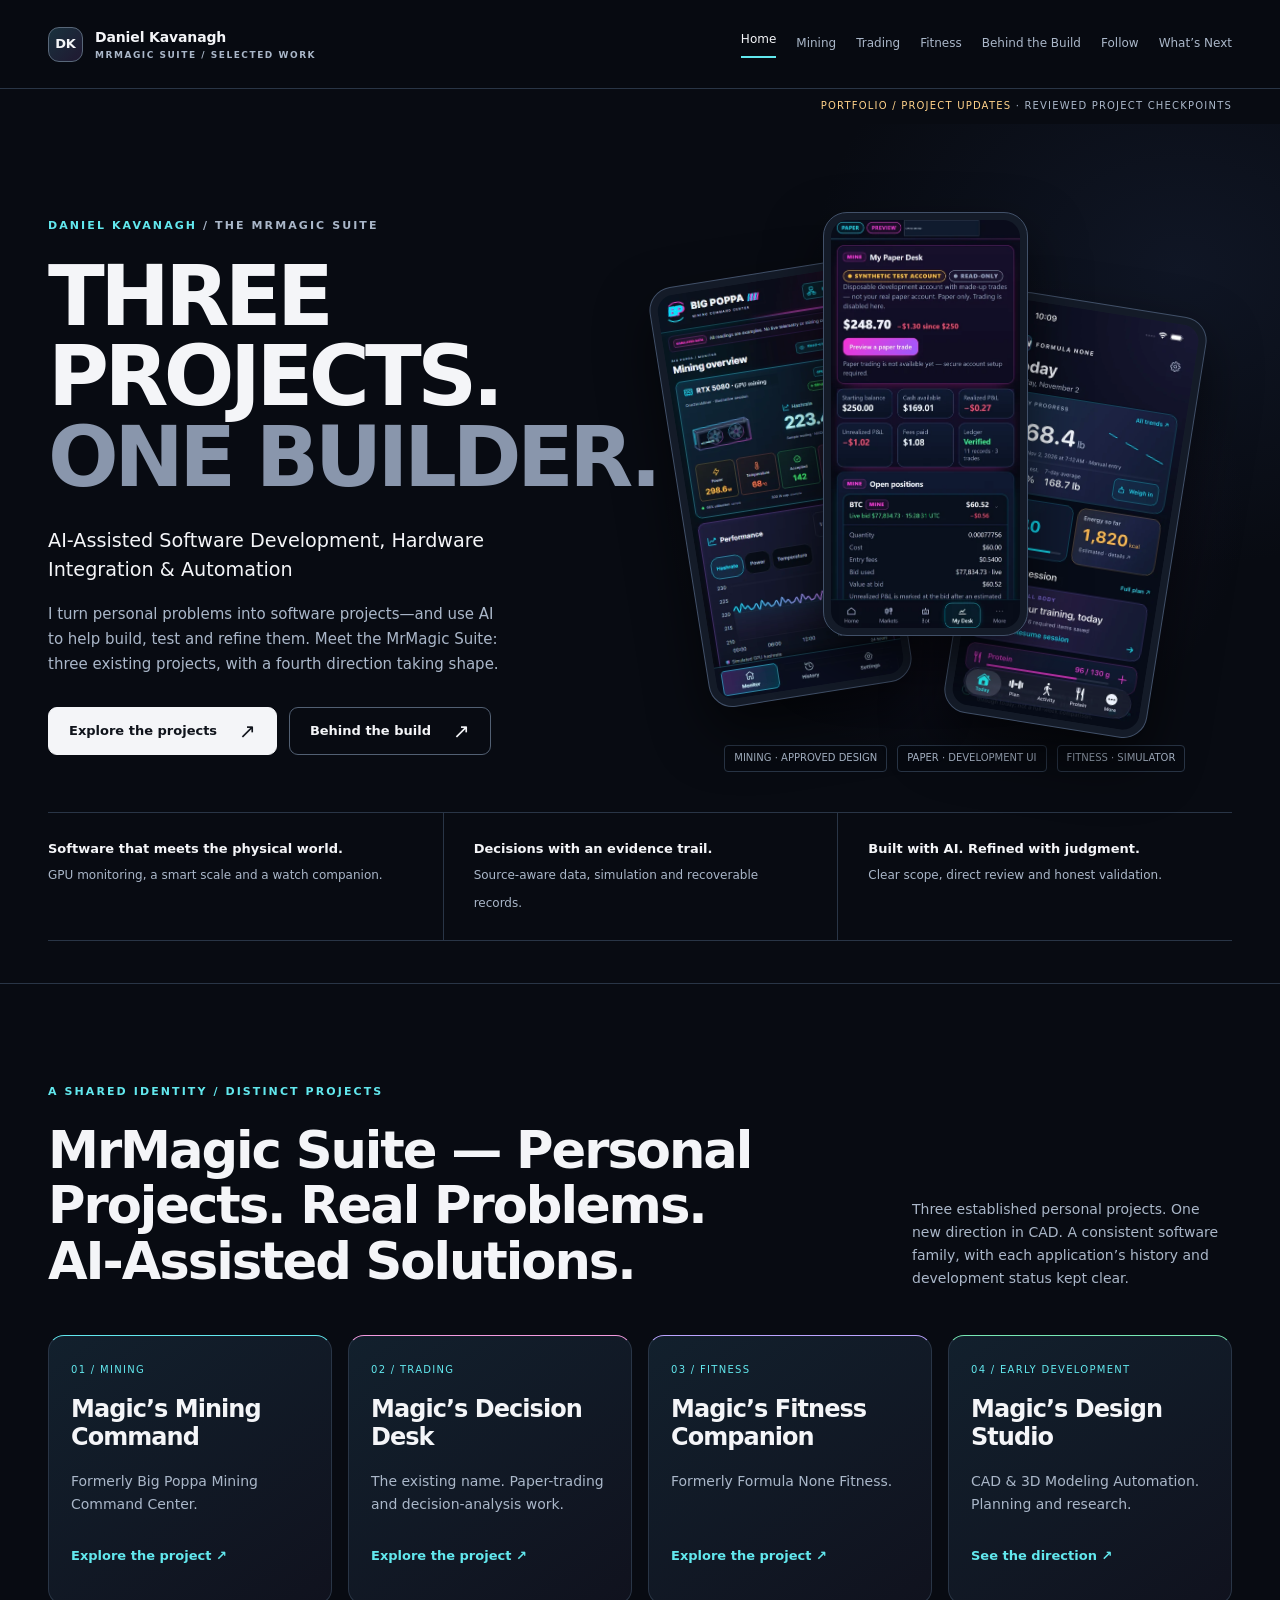
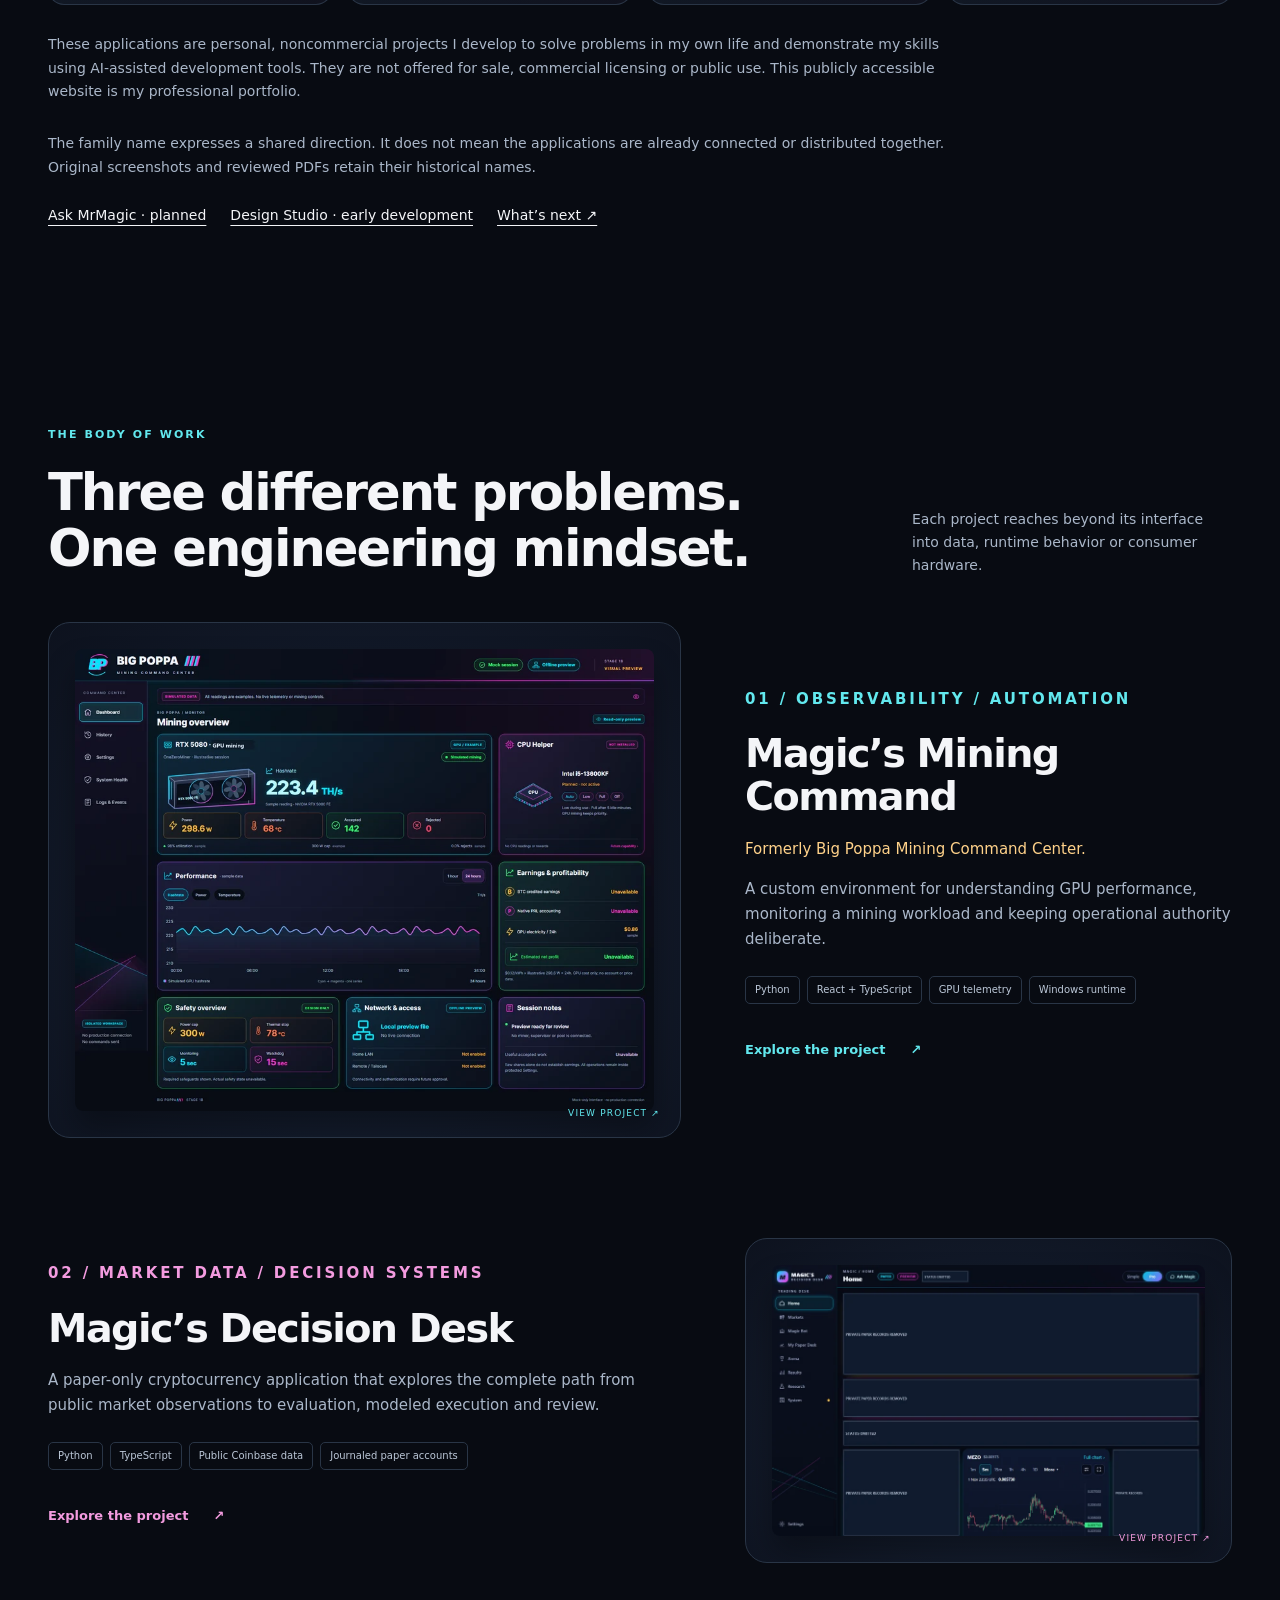
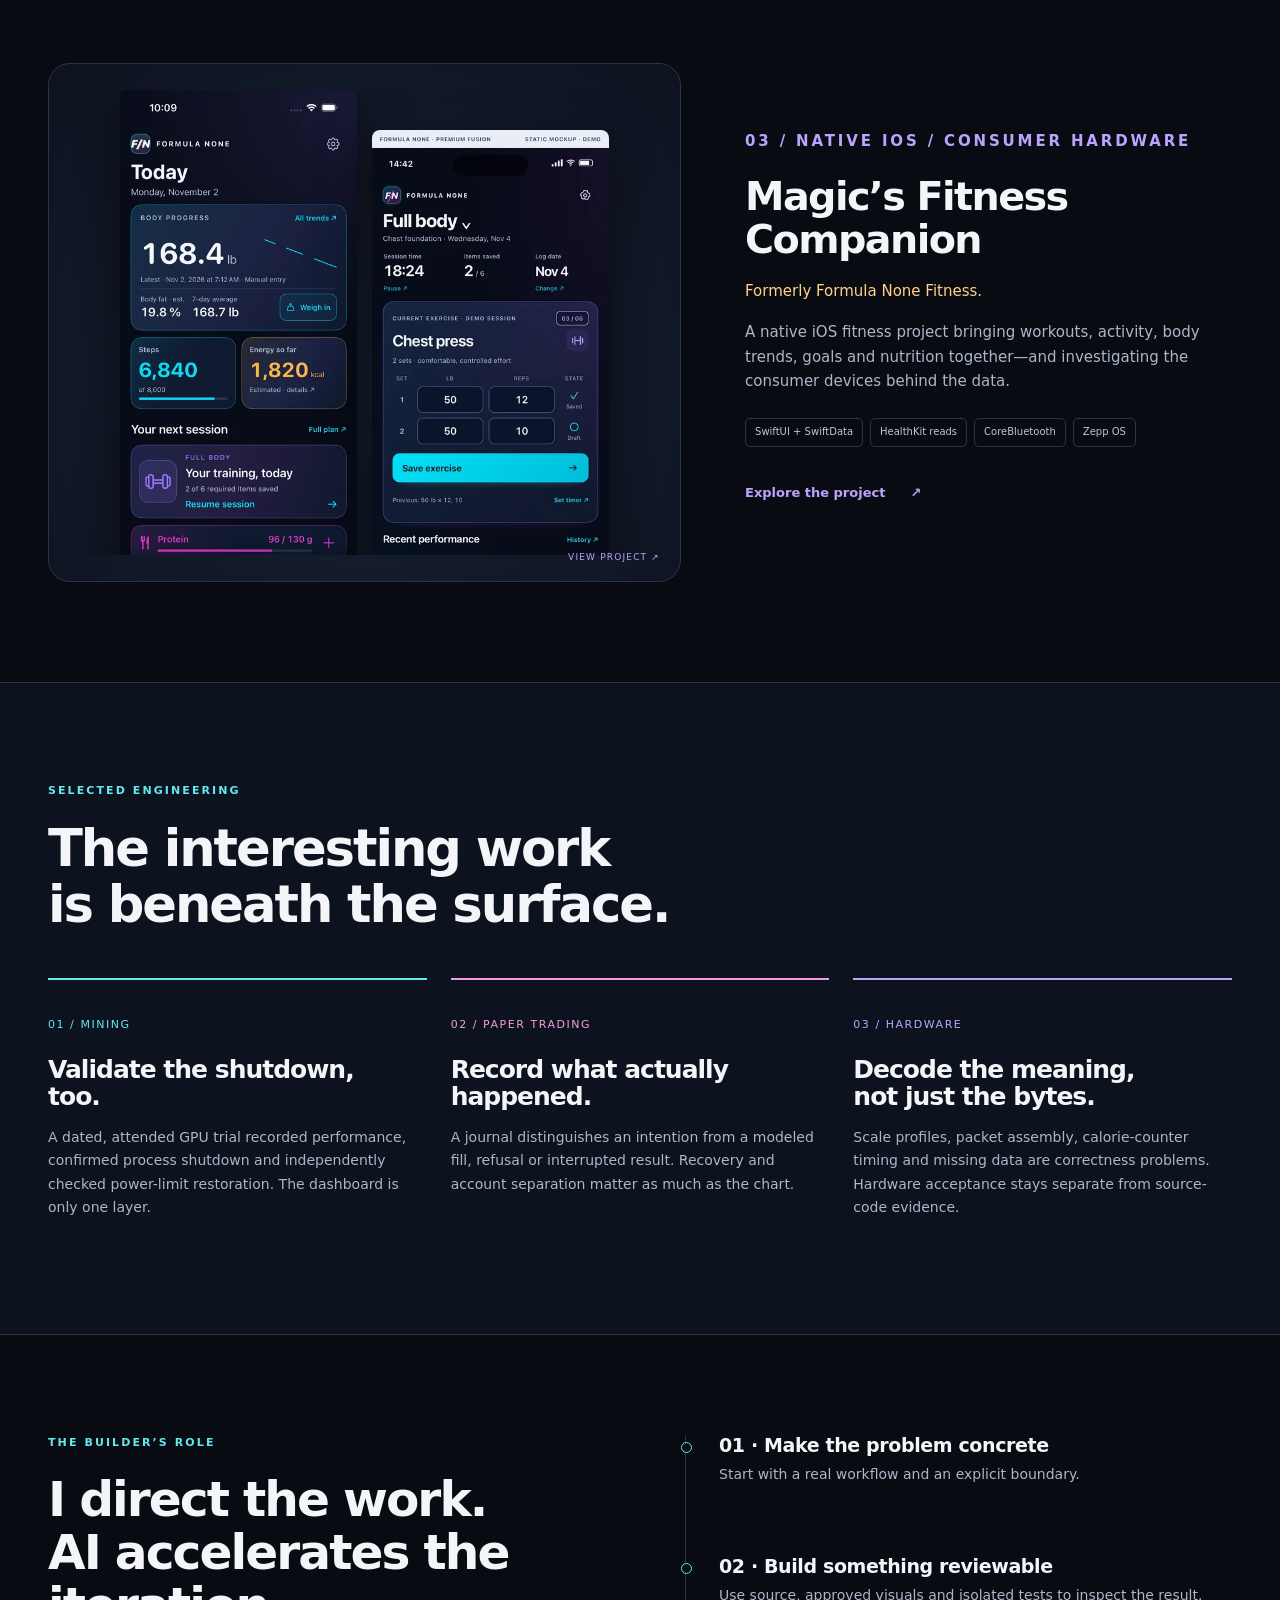
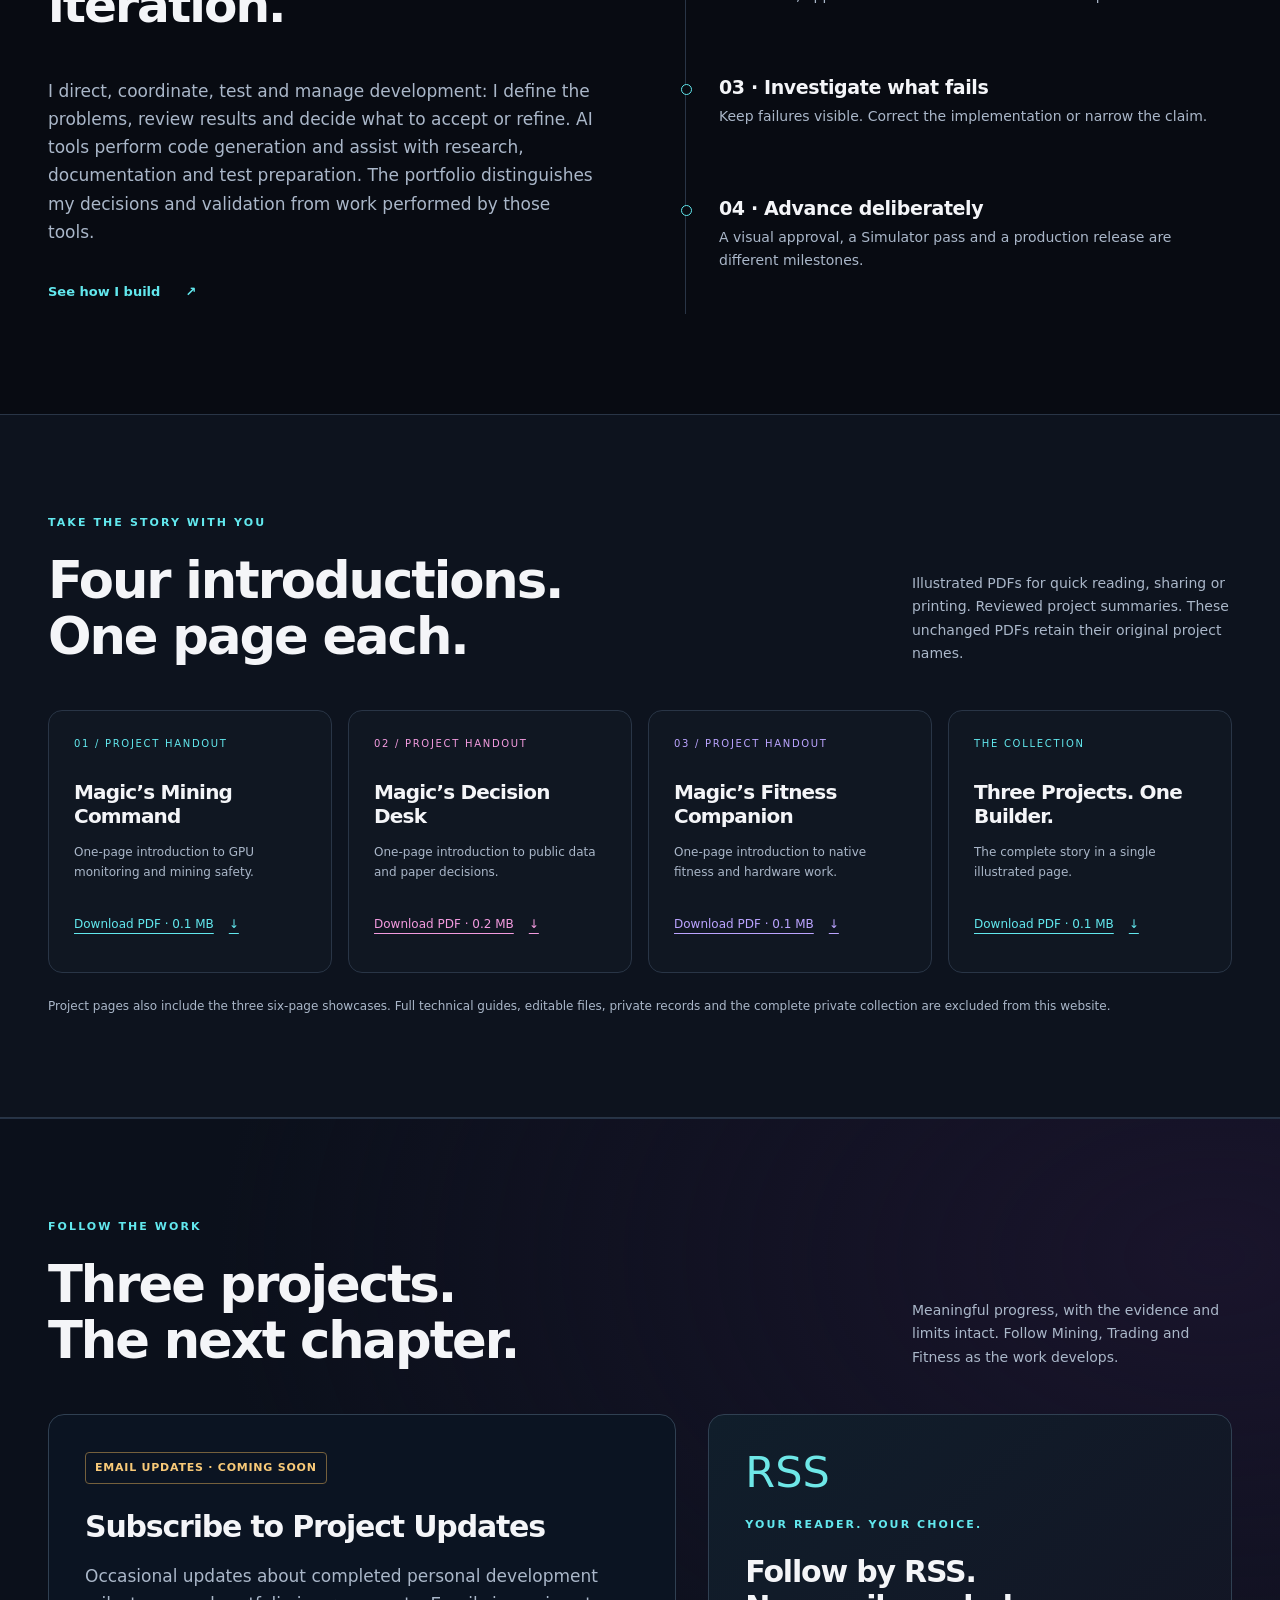
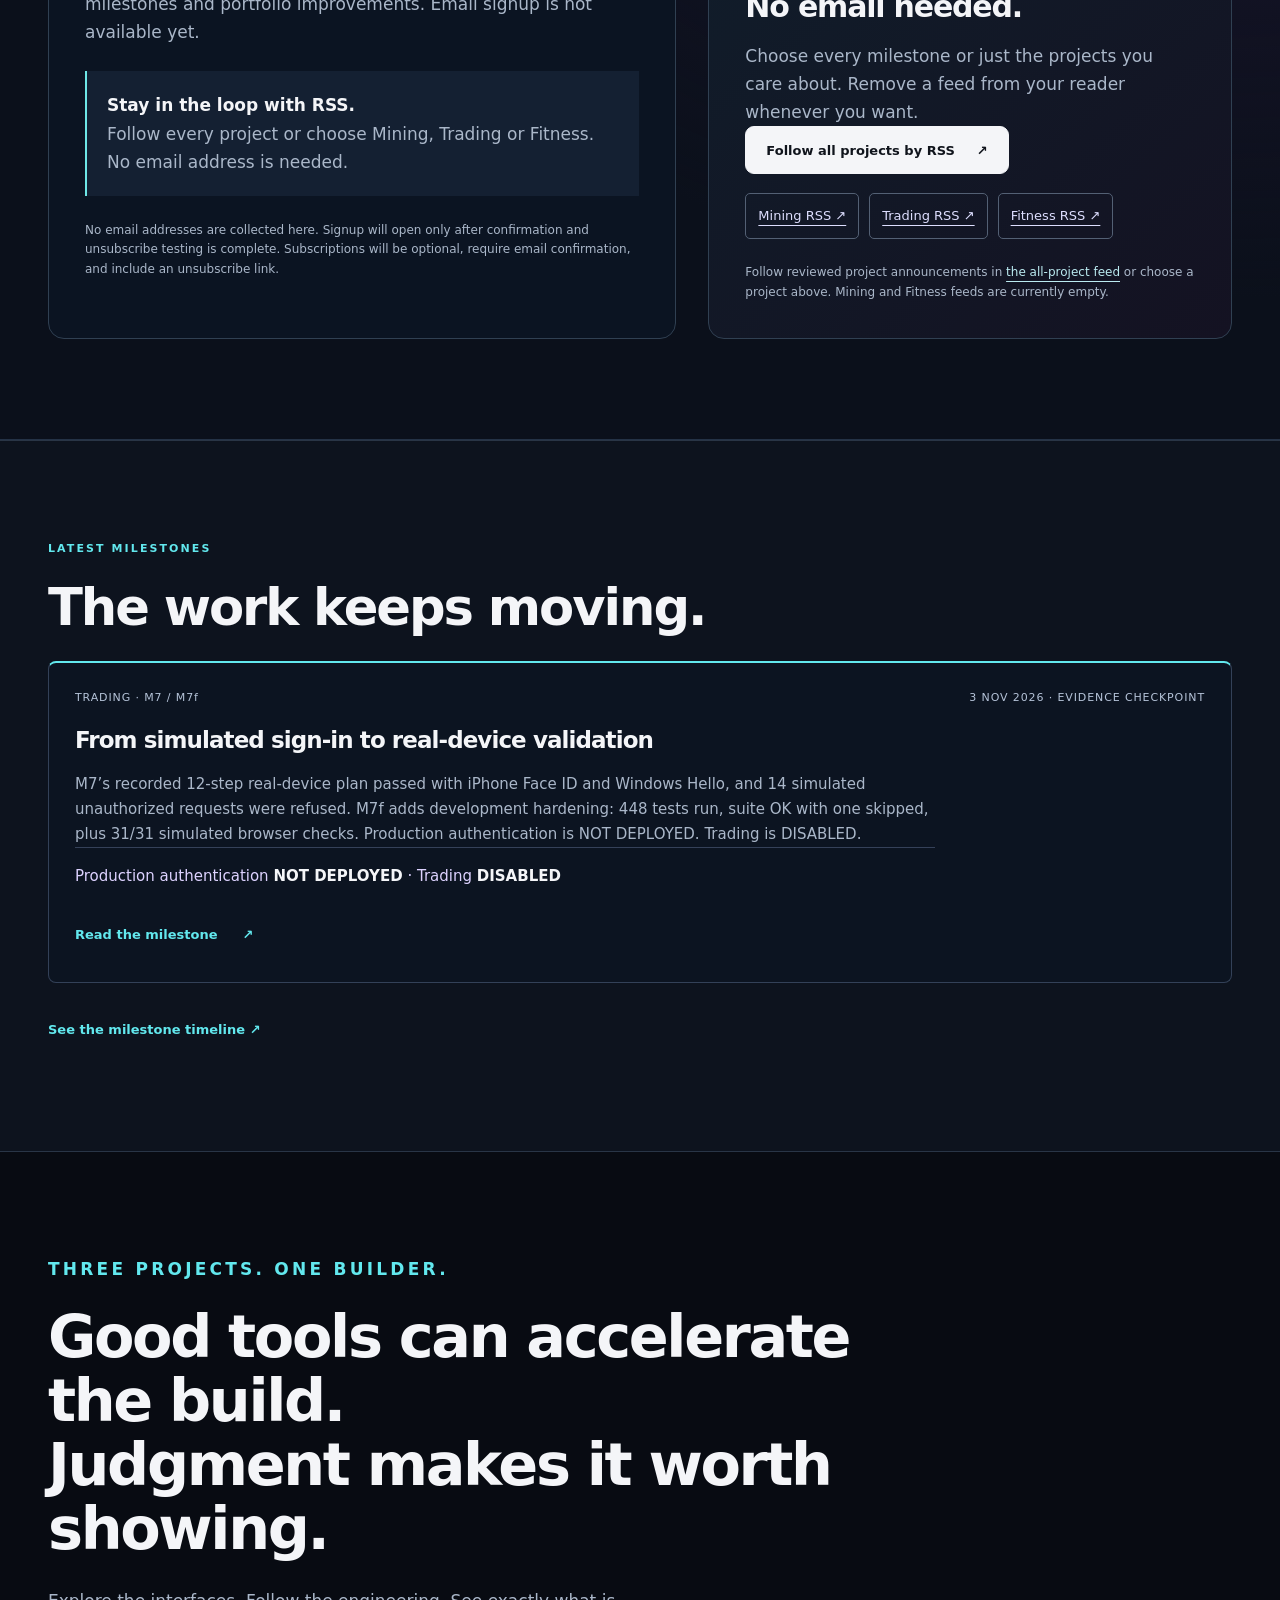
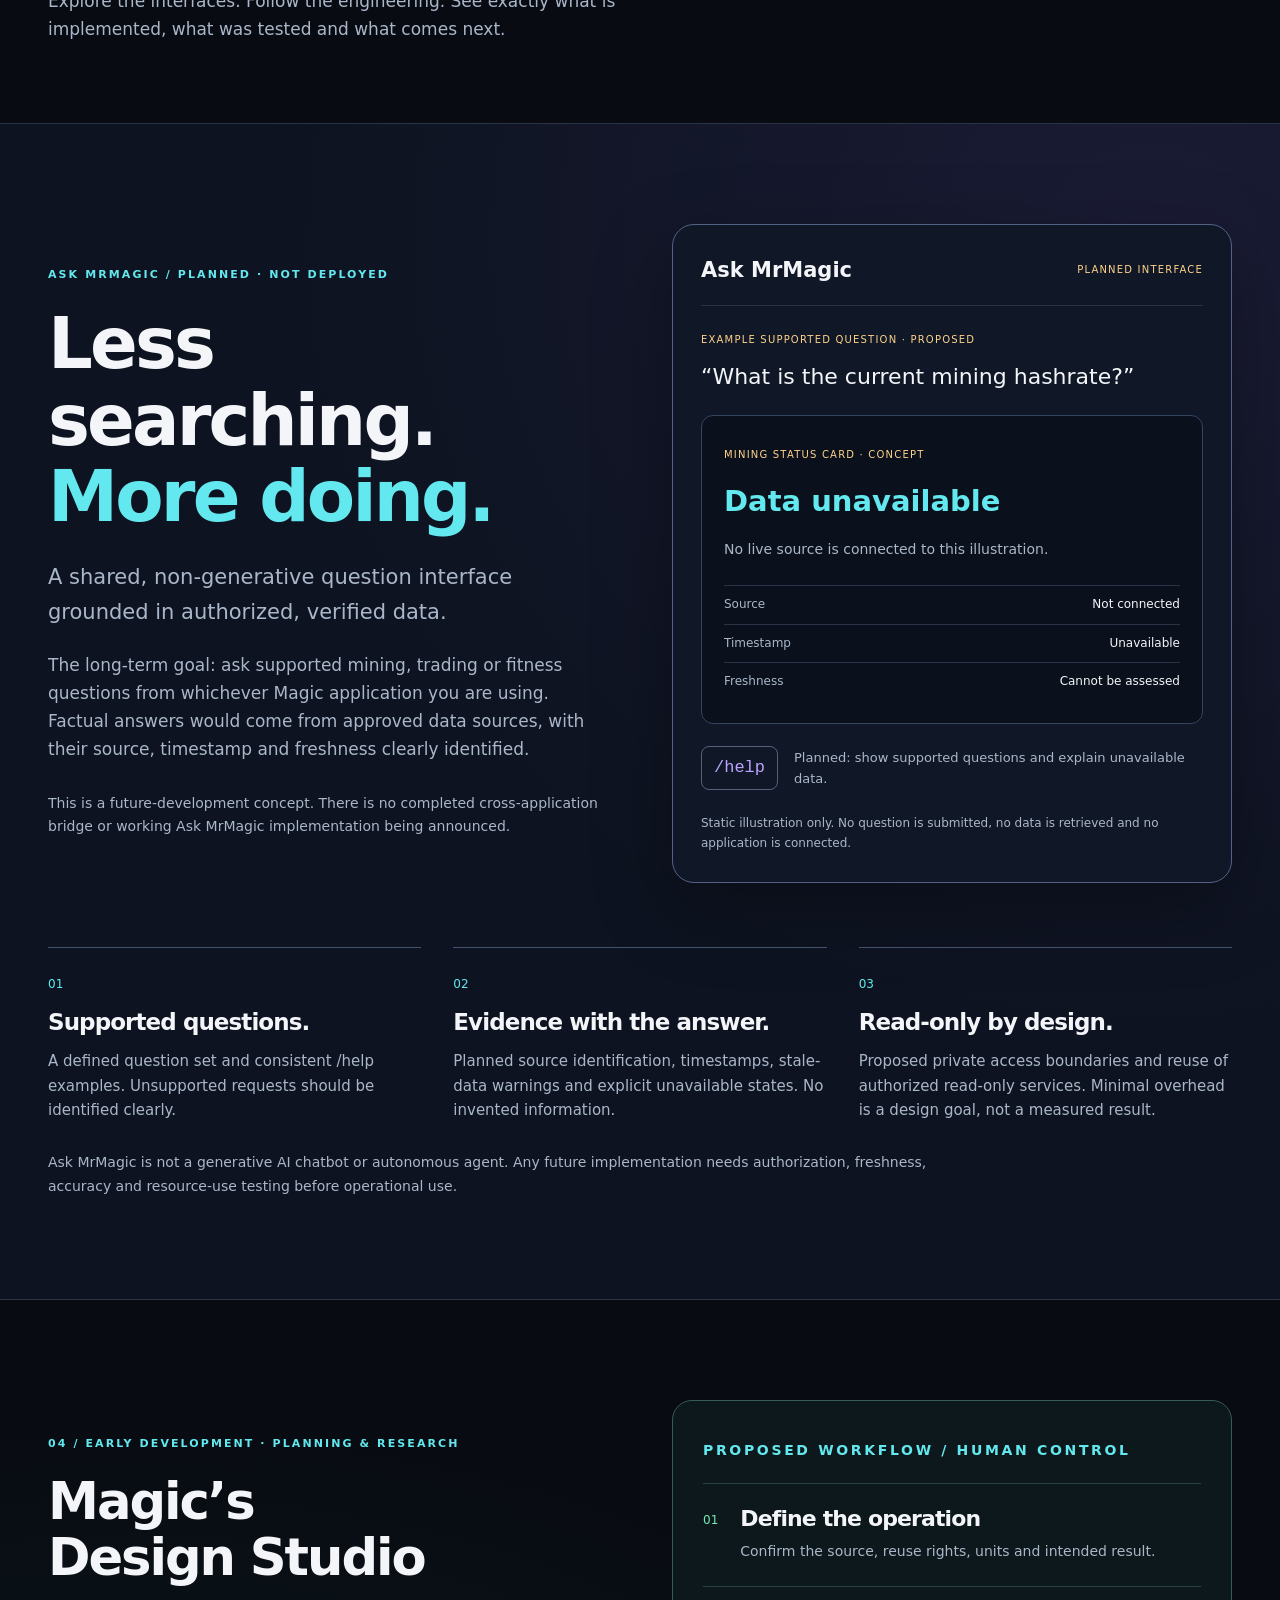
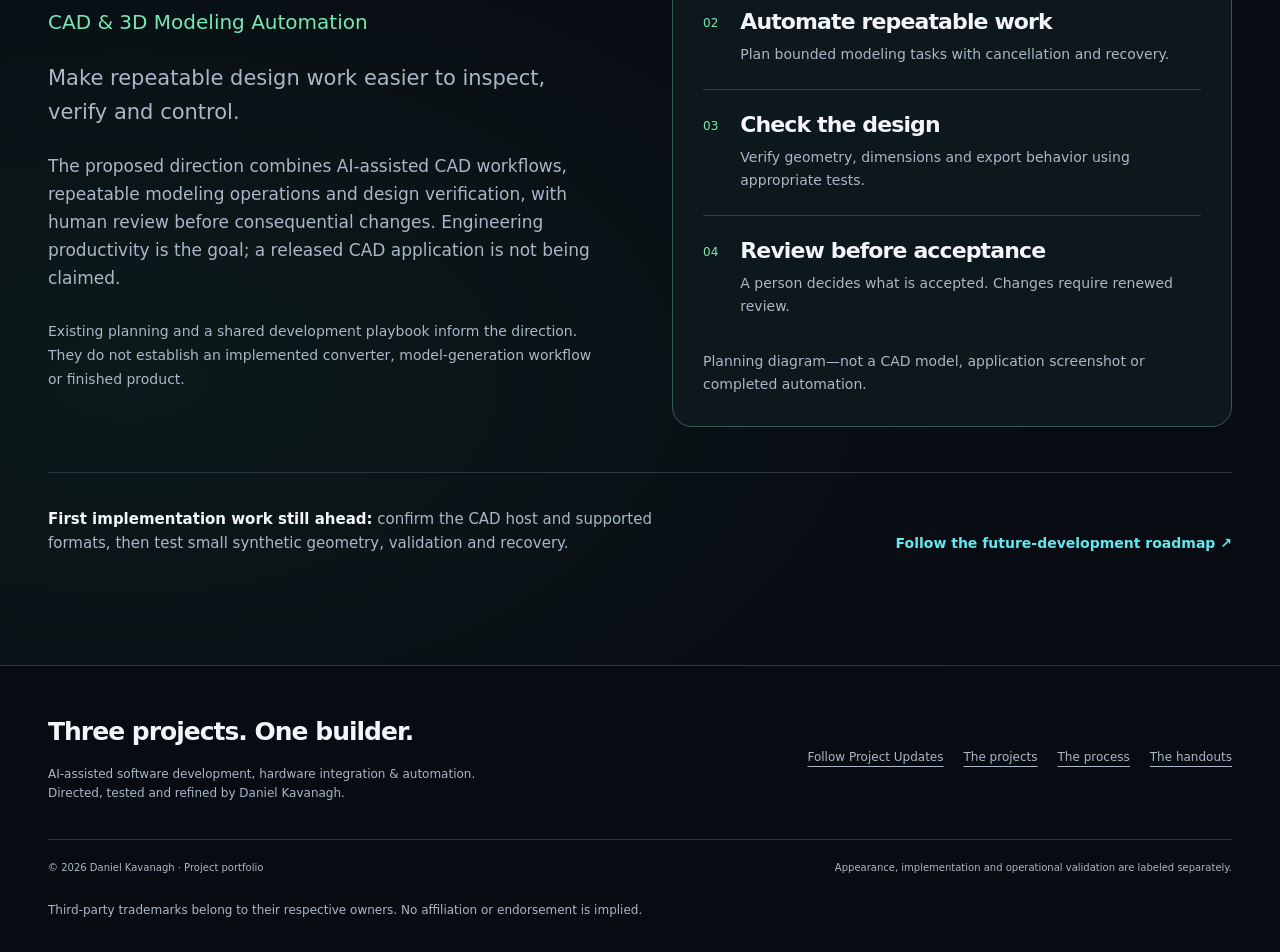
==== commit 6443aa0f: "Clarify MrMagic Suite personal-project branding and email availability" ====
--- a/site/index.html
+++ b/site/index.html
@@ -1 +1 @@
-<!doctype html><html lang="en"><head><meta charset="utf-8"><meta name="viewport" content="width=device-width,initial-scale=1"><meta name="referrer" content="no-referrer"><meta http-equiv="Content-Security-Policy" content="default-src 'self'; img-src 'self' data:; script-src 'self'; style-src 'self'; font-src 'self'; connect-src 'none'; object-src 'none'; base-uri 'none'; form-action 'none'"><title>THREE PROJECTS. ONE BUILDER. | Daniel Kavanagh</title><meta name="description" content="Daniel Kavanagh’s AI-assisted software, hardware integration and automation portfolio: mining observability, paper-trading decisions and native iOS fitness."><meta property="og:type" content="website"><meta property="og:title" content="THREE PROJECTS. ONE BUILDER."><meta property="og:description" content="Daniel Kavanagh’s AI-assisted software, hardware integration and automation portfolio: mining observability, paper-trading decisions and native iOS fitness."><meta property="og:image" content="https://danielkavanagh2021-lgtm.github.io/three-projects-one-builder/assets/images/social-card.png"><meta property="og:image:width" content="1200"><meta property="og:image:height" content="630"><meta name="twitter:card" content="summary_large_image"><link rel="icon" href="assets/favicon.svg" type="image/svg+xml"><link rel="stylesheet" href="assets/site.css"><script src="assets/site.js" defer></script><link rel="stylesheet" href="assets/follow.css"><link rel="alternate" type="application/rss+xml" title="Three Projects. One Builder. milestones" href="feed.xml"><script src="assets/follow.js" defer></script><link rel="canonical" href="https://danielkavanagh2021-lgtm.github.io/three-projects-one-builder/"><meta property="og:url" content="https://danielkavanagh2021-lgtm.github.io/three-projects-one-builder/"><link rel="stylesheet" href="assets/suite.css"><script src="assets/suite.js" defer></script></head><body class="cyan"><a class="skip" href="#main">Skip to content</a><header class="site-header"><div class="wrap header-inner"><a class="brand" href="index.html" aria-label="Daniel Kavanagh portfolio home"><span class="brand-mark" aria-hidden="true">DK</span><span>Daniel Kavanagh<small>MAGIC SUITE / SELECTED WORK</small></span></a><button class="menu-toggle" type="button" aria-controls="primary-nav" aria-expanded="false" hidden>Menu <span aria-hidden="true">☰</span></button><nav class="nav" id="primary-nav" aria-label="Primary"><a href="index.html" aria-current="page">Home</a><a href="big-poppa.html">Mining</a><a href="magics-decision-desk.html">Trading</a><a href="formula-none-fitness.html">Fitness</a><a href="behind-the-build.html">Behind the Build</a><a href="updates.html">Follow</a><a href="updates.html#future-development">What’s Next</a></nav></div></header><div class="wrap preview-line"><b>PORTFOLIO / PROJECT UPDATES</b> · Reviewed project checkpoints</div><noscript><p class="no-script">All pages, images and downloads work without JavaScript. Image links open full resolution.</p></noscript><main id="main" tabindex="-1"><section class="hero"><div class="wrap"><div class="hero-grid"><div class="hero-copy"><p class="eyebrow">DANIEL KAVANAGH <span>/ THE MAGIC SUITE</span></p><h1 class="home-title">THREE PROJECTS.<br><span class="quiet">ONE BUILDER.</span></h1><p class="subtitle">AI-Assisted Software Development, Hardware Integration &amp; Automation</p><p class="intro">I turn personal problems into software projects—and use AI to help build, test and refine them. Meet the Magic Suite: three existing projects, with a fourth direction taking shape.</p><div class="actions"><a class="button" href="#projects">Explore the projects <span class="arrow" aria-hidden="true">↗</span></a><a class="button secondary" href="behind-the-build.html">Behind the build <span class="arrow" aria-hidden="true">↗</span></a></div></div><div class="hero-phones" aria-label="Actual project visuals"><div class="phone-frame"><img src="assets/images/big-phone-thumb.webp" alt="Big Poppa approved phone design; simulated mining data" width="390" height="844" loading="eager" decoding="sync" class="" fetchpriority="high"></div><div class="phone-frame"><img src="assets/images/magic-desk-phone-thumb.webp" alt="Magic’s My Paper Desk phone interface; explicit synthetic test account" width="393" height="850" loading="eager" decoding="sync" class="" fetchpriority="high"></div><div class="phone-frame"><img src="assets/images/m1-populated-top-thumb.webp" alt="Formula None Today M1 actual Simulator screenshot with fictional data" width="392" height="850" loading="eager" decoding="sync" class="" fetchpriority="high"></div><div class="phone-notes"><span>MINING · APPROVED DESIGN</span><span>PAPER · DEVELOPMENT UI</span><span>FITNESS · SIMULATOR</span></div></div></div><div class="intro-strip"><div><strong>Software that meets the physical world.</strong><span>GPU monitoring, a smart scale and a watch companion.</span></div><div><strong>Decisions with an evidence trail.</strong><span>Source-aware data, simulation and recoverable records.</span></div><div><strong>Built with AI. Refined with judgment.</strong><span>Clear scope, direct review and honest validation.</span></div></div></div></section><section class="section suite-intro" id="magic-suite"><div class="wrap"><div class="section-heading"><div><p class="eyebrow">A SHARED IDENTITY / DISTINCT PROJECTS</p><h2>Meet the Magic Suite.</h2></div><p>Three established personal projects. One new direction in CAD. A consistent software family, with each application’s history and development status kept clear.</p></div><div class="suite-family"><a href="big-poppa.html"><span class="suite-number">01 / MINING</span><h3>Magic’s Mining Command</h3><p>Formerly Big Poppa Mining Command Center.</p><span class="text-link">Explore the project ↗</span></a><a href="magics-decision-desk.html"><span class="suite-number">02 / TRADING</span><h3>Magic’s Decision Desk</h3><p>The existing name. Paper-trading and decision-analysis work.</p><span class="text-link">Explore the project ↗</span></a><a href="formula-none-fitness.html"><span class="suite-number">03 / FITNESS</span><h3>Magic’s Fitness Companion</h3><p>Formerly Formula None Fitness.</p><span class="text-link">Explore the project ↗</span></a><a href="#design-studio"><span class="suite-number">04 / EARLY DEVELOPMENT</span><h3>Magic’s Design Studio</h3><p>CAD &amp; 3D Modeling Automation. Planning and research.</p><span class="text-link">See the direction ↗</span></a></div><p class="suite-note">The family name expresses a shared direction. It does not mean the applications are already connected or distributed together. Original screenshots and reviewed PDFs retain their historical names.</p><div class="suite-jump"><a href="#ask-magic">Ask Magic · planned</a><a href="#design-studio">Design Studio · early development</a><a href="updates.html#future-development">What’s next ↗</a></div></div></section><section class="section" id="projects"><div class="wrap"><div class="section-heading"><div><p class="eyebrow">THE BODY OF WORK</p><h2>Three different problems.<br>One engineering mindset.</h2></div><p>Each project reaches beyond its interface into data, runtime behavior or consumer hardware.</p></div><article class="project-row cyan reveal"><a class="project-art" href="big-poppa.html" aria-label="Explore Magic’s Mining Command"><img src="assets/images/big-dashboard-thumb.webp" alt="Stage 1B · approved simulated interface" width="900" height="718" loading="eager" decoding="sync" class=""></a><div class="project-copy"><p class="eyebrow">01 / OBSERVABILITY / AUTOMATION</p><h3>Magic’s Mining Command</h3><p class="legacy-name">Formerly Big Poppa Mining Command Center.</p><p>A custom environment for understanding GPU performance, monitoring a mining workload and keeping operational authority deliberate.</p><div class="tags"><span>Python</span><span>React + TypeScript</span><span>GPU telemetry</span><span>Windows runtime</span></div><a class="text-link" href="big-poppa.html">Explore the project <span aria-hidden="true">↗</span></a></div></article><article class="project-row magenta reveal"><a class="project-art" href="magics-decision-desk.html" aria-label="Explore Magic’s Decision Desk"><img src="assets/images/magic-home-thumb.webp" alt="Premium Concept C · development visual reference" width="900" height="562" loading="eager" decoding="sync" class=""></a><div class="project-copy"><p class="eyebrow">02 / MARKET DATA / DECISION SYSTEMS</p><h3>Magic’s Decision Desk</h3><p>A paper-only cryptocurrency application that explores the complete path from public market observations to evaluation, modeled execution and review.</p><div class="tags"><span>Python</span><span>TypeScript</span><span>Public Coinbase data</span><span>Journaled paper accounts</span></div><a class="text-link" href="magics-decision-desk.html">Explore the project <span aria-hidden="true">↗</span></a></div></article><article class="project-row violet reveal"><a class="project-art" href="formula-none-fitness.html" aria-label="Explore Magic’s Fitness Companion"><div class="phone-pair"><img src="assets/images/m1-populated-top-thumb.webp" alt="Actual Today M1 in Simulator with fictional data" width="392" height="850" loading="eager" decoding="sync" class=""><img src="assets/images/fitness-workouts-thumb.webp" alt="Approved static Fusion Workouts design" width="379" height="850" loading="eager" decoding="sync" class=""></div></a><div class="project-copy"><p class="eyebrow">03 / NATIVE iOS / CONSUMER HARDWARE</p><h3>Magic’s Fitness Companion</h3><p class="legacy-name">Formerly Formula None Fitness.</p><p>A native iOS fitness project bringing workouts, activity, body trends, goals and nutrition together—and investigating the consumer devices behind the data.</p><div class="tags"><span>SwiftUI + SwiftData</span><span>HealthKit reads</span><span>CoreBluetooth</span><span>Zepp OS</span></div><a class="text-link" href="formula-none-fitness.html">Explore the project <span aria-hidden="true">↗</span></a></div></article></div></section><section class="section tinted"><div class="wrap"><div class="section-heading"><div><p class="eyebrow">SELECTED ENGINEERING</p><h2>The interesting work<br>is beneath the surface.</h2></div></div><div class="three-col"><article class="insight cyan"><span class="index">01 / MINING</span><h3>Validate the shutdown, too.</h3><p>A dated, attended GPU trial recorded performance, confirmed process shutdown and independently checked power-limit restoration. The dashboard is only one layer.</p></article><article class="insight magenta"><span class="index">02 / PAPER TRADING</span><h3>Record what actually happened.</h3><p>A journal distinguishes an intention from a modeled fill, refusal or interrupted result. Recovery and account separation matter as much as the chart.</p></article><article class="insight violet"><span class="index">03 / HARDWARE</span><h3>Decode the meaning, not just the bytes.</h3><p>Scale profiles, packet assembly, calorie-counter timing and missing data are correctness problems. Hardware acceptance stays separate from source-code evidence.</p></article></div></div></section><section class="section"><div class="wrap editorial"><div><div class="section-heading"><div><p class="eyebrow">THE BUILDER’S ROLE</p><h2>I direct the work.<br>AI accelerates the iteration.</h2></div></div><p>I define the objective, review what was built, test assumptions and ask for corrections. The result comes from repeated decisions about behavior, evidence and scope.</p><a class="text-link" href="behind-the-build.html">See how I build <span aria-hidden="true">↗</span></a></div><div class="process-line"><article><h3>01 · Make the problem concrete</h3><p>Start with a real workflow and an explicit boundary.</p></article><article><h3>02 · Build something reviewable</h3><p>Use source, approved visuals and isolated tests to inspect the result.</p></article><article><h3>03 · Investigate what fails</h3><p>Keep failures visible. Correct the implementation or narrow the claim.</p></article><article><h3>04 · Advance deliberately</h3><p>A visual approval, a Simulator pass and a production release are different milestones.</p></article></div></div></section><section class="section tinted" id="downloads"><div class="wrap"><div class="section-heading"><div><p class="eyebrow">TAKE THE STORY WITH YOU</p><h2>Four introductions.<br>One page each.</h2></div><p>Illustrated PDFs for quick reading, sharing or printing. Reviewed project summaries. These unchanged PDFs retain their original project names.</p></div><div class="download-grid"><article class="download-card cyan"><span class="doc-icon">01 / PROJECT HANDOUT</span><h3>Magic’s Mining Command</h3><p>One-page introduction to GPU monitoring and mining safety.</p><a href="assets/downloads/07-Big-Poppa-One-Page.pdf" download>Download PDF · 0.1 MB <span aria-hidden="true">↓</span></a></article><article class="download-card magenta"><span class="doc-icon">02 / PROJECT HANDOUT</span><h3>Magic’s Decision Desk</h3><p>One-page introduction to public data and paper decisions.</p><a href="assets/downloads/08-Magics-Decision-Desk-One-Page.pdf" download>Download PDF · 0.2 MB <span aria-hidden="true">↓</span></a></article><article class="download-card violet"><span class="doc-icon">03 / PROJECT HANDOUT</span><h3>Magic’s Fitness Companion</h3><p>One-page introduction to native fitness and hardware work.</p><a href="assets/downloads/09-Formula-None-Fitness-One-Page.pdf" download>Download PDF · 0.1 MB <span aria-hidden="true">↓</span></a></article><article class="download-card cyan"><span class="doc-icon">THE COLLECTION</span><h3>Three Projects. One Builder.</h3><p>The complete story in a single illustrated page.</p><a href="assets/downloads/10-Three-Projects-One-Page.pdf" download>Download PDF · 0.1 MB <span aria-hidden="true">↓</span></a></article></div><p class="fineprint">Project pages also include the three six-page showcases. Full technical guides, editable files, private records and the complete private collection are excluded from this website.</p></div></section><section class="section follow-section" id="follow"><div class="wrap"><div class="section-heading"><div><p class="eyebrow">FOLLOW THE WORK</p><h2>Three projects.<br/>The next chapter.</h2></div><p>Meaningful progress, with the evidence and limits intact. Follow Mining, Trading and Fitness as the work develops.</p></div><div class="follow-grid"><article class="email-preview email-coming-soon"><span class="review-badge">EMAIL UPDATES · COMING SOON</span><h3>Follow Project Updates</h3><p>A considered digest of approved project milestones. Email subscriptions are being prepared.</p><div class="coming-soon-message"><strong>Stay in the loop with RSS.</strong><p>Follow every project or choose Mining, Trading or Fitness. No email address is needed.</p></div><p class="fineprint">Email signup will appear here when it is ready. Subscriptions will be optional, require confirmation, and include an unsubscribe link.</p></article><aside class="rss-panel"><span class="rss-icon" aria-hidden="true">RSS</span><p class="eyebrow">YOUR READER. YOUR CHOICE.</p><h3>Follow by RSS.<br/>No email needed.</h3><p>Choose every milestone or just the projects you care about. Remove a feed from your reader whenever you want.</p><a class="button" href="feed.xml">Follow all projects by RSS <span aria-hidden="true">↗</span></a><div class="rss-interests"><a href="feed-mining.xml">Mining RSS ↗</a><a href="feed-trading.xml">Trading RSS ↗</a><a href="feed-fitness.xml">Fitness RSS ↗</a></div><p class="fineprint">Follow reviewed project announcements in <a href="feed.xml">the all-project feed</a> or choose a project above. Mining and Fitness feeds are currently empty.</p></aside></div></div></section><section class="section tinted"><div class="wrap"><p class="eyebrow">LATEST MILESTONES</p><h2>The work keeps moving.</h2><div class="milestone-timeline" id="milestone-timeline"><article class="milestone milestone-featured" data-project="trading"><div class="milestone-meta"><span>TRADING · M7 / M7f</span><time datetime="2026-11-03">3 NOV 2026 · EVIDENCE CHECKPOINT</time></div><h3>From simulated sign-in to real-device validation</h3><p>M7’s recorded 12-step real-device plan passed with iPhone Face ID and Windows Hello, and 14 simulated unauthorized requests were refused. M7f adds development hardening: 448 tests run, suite OK with one skipped, plus 31/31 simulated browser checks. Production authentication is NOT DEPLOYED. Trading is DISABLED.</p><p class="milestone-status">Production authentication <strong>NOT DEPLOYED</strong> · Trading <strong>DISABLED</strong></p><a class="text-link" href="updates.html#trading-m7-real-device-auth-hardening">Read the milestone <span aria-hidden="true">↗</span></a></article></div><p><a class="text-link" href="updates.html#latest">See the milestone timeline ↗</a></p></div></section><section class="closing"><div class="wrap"><p class="eyebrow">THREE PROJECTS. ONE BUILDER.</p><h2>Good tools can accelerate the build.<br>Judgment makes it worth showing.</h2><p>Explore the interfaces. Follow the engineering. See exactly what is implemented, what was tested and what comes next.</p></div></section><section class="section ask-magic" id="ask-magic" aria-labelledby="ask-title"><div class="wrap"><div class="ask-grid"><div><p class="eyebrow">ASK MAGIC / PLANNED · NOT DEPLOYED</p><h2 id="ask-title">Less searching.<br><span>More doing.</span></h2><p class="lead">A shared, non-generative question interface grounded in authorized, verified data.</p><p>The long-term goal: ask supported mining, trading or fitness questions from whichever Magic application you are using. Factual answers would come from approved data sources, with their source, timestamp and freshness clearly identified.</p><p class="suite-note">This is a future-development concept. There is no completed cross-application bridge or working Ask Magic implementation being announced.</p></div><div class="question-concept" aria-label="Illustrative Ask Magic interface, not functional"><div class="concept-top"><strong>Ask Magic</strong><span>PLANNED INTERFACE</span></div><p class="concept-label">EXAMPLE SUPPORTED QUESTION · PROPOSED</p><p class="example-question">“What is the current mining hashrate?”</p><div class="answer-concept"><span>MINING STATUS CARD · CONCEPT</span><strong>Data unavailable</strong><p>No live source is connected to this illustration.</p><dl><div><dt>Source</dt><dd>Not connected</dd></div><div><dt>Timestamp</dt><dd>Unavailable</dd></div><div><dt>Freshness</dt><dd>Cannot be assessed</dd></div></dl></div><div class="help-concept"><code>/help</code><p>Planned: show supported questions and explain unavailable data.</p></div><p class="fineprint">Static illustration only. No question is submitted, no data is retrieved and no application is connected.</p></div></div><div class="ask-principles"><article><span>01</span><h3>Supported questions.</h3><p>A defined question set and consistent /help examples. Unsupported requests should be identified clearly.</p></article><article><span>02</span><h3>Evidence with the answer.</h3><p>Planned source identification, timestamps, stale-data warnings and explicit unavailable states. No invented information.</p></article><article><span>03</span><h3>Read-only by design.</h3><p>Proposed private access boundaries and reuse of authorized read-only services. Minimal overhead is a design goal, not a measured result.</p></article></div><p class="suite-note">Ask Magic is not a generative AI chatbot or autonomous agent. Any future implementation needs authorization, freshness, accuracy and resource-use testing before operational use.</p></div></section><section class="section studio-section" id="design-studio" aria-labelledby="studio-title"><div class="wrap"><div class="studio-grid"><div><p class="eyebrow">04 / EARLY DEVELOPMENT · PLANNING &amp; RESEARCH</p><h2 id="studio-title">Magic’s<br>Design Studio</h2><p class="studio-subtitle">CAD &amp; 3D Modeling Automation</p><p class="lead">Make repeatable design work easier to inspect, verify and control.</p><p>The proposed direction combines AI-assisted CAD workflows, repeatable modeling operations and design verification, with human review before consequential changes. Engineering productivity is the goal; a released CAD application is not being claimed.</p><p class="suite-note">Existing planning and a shared development playbook inform the direction. They do not establish an implemented converter, model-generation workflow or finished product.</p></div><div class="studio-flow" aria-label="Proposed CAD workflow, not implemented"><p class="eyebrow">PROPOSED WORKFLOW / HUMAN CONTROL</p><ol><li><span>01</span><div><h3>Define the operation</h3><p>Confirm the source, reuse rights, units and intended result.</p></div></li><li><span>02</span><div><h3>Automate repeatable work</h3><p>Plan bounded modeling tasks with cancellation and recovery.</p></div></li><li><span>03</span><div><h3>Check the design</h3><p>Verify geometry, dimensions and export behavior using appropriate tests.</p></div></li><li><span>04</span><div><h3>Review before acceptance</h3><p>A person decides what is accepted. Changes require renewed review.</p></div></li></ol><p class="fineprint">Planning diagram—not a CAD model, application screenshot or completed automation.</p></div></div><div class="studio-bottom"><p><strong>First implementation work still ahead:</strong> confirm the CAD host and supported formats, then test small synthetic geometry, validation and recovery.</p><a class="text-link" href="updates.html#future-development">Follow the future-development roadmap ↗</a></div></div></section></main><footer class="site-footer"><div class="wrap"><div class="footer-top"><div><strong>Three projects. One builder.</strong><p>AI-assisted software development, hardware integration & automation.<br>Directed, tested and refined by Daniel Kavanagh.</p></div><nav class="footer-nav" aria-label="Footer"><a href="updates.html">Follow Project Updates</a><a href="index.html#projects">The projects</a><a href="behind-the-build.html">The process</a><a href="index.html#downloads">The handouts</a></nav></div><div class="footer-bottom"><span>© 2026 Daniel Kavanagh · Project portfolio</span><span>Appearance, implementation and operational validation are labeled separately.</span></div></div></footer><dialog id="image-viewer" aria-label="Screenshot viewer" aria-describedby="viewer-caption"><div class="viewer-toolbar"><button type="button" class="viewer-prev" aria-label="Previous screenshot">←</button><button type="button" class="viewer-next" aria-label="Next screenshot">→</button><span id="viewer-position" aria-live="polite"></span><button type="button" class="viewer-close" aria-label="Close screenshot viewer">Close ×</button></div><img class="viewer-image" alt=""><p class="viewer-caption" id="viewer-caption"></p><a class="original-link" href="assets/images/social-card.png" target="_blank" rel="noopener">Open full-resolution image ↗</a></dialog></body></html>+<!doctype html><html lang="en"><head><meta charset="utf-8"><meta name="viewport" content="width=device-width,initial-scale=1"><meta name="referrer" content="no-referrer"><meta http-equiv="Content-Security-Policy" content="default-src 'self'; img-src 'self' data:; script-src 'self'; style-src 'self'; font-src 'self'; connect-src 'none'; object-src 'none'; base-uri 'none'; form-action 'none'"><title>THREE PROJECTS. ONE BUILDER. | Daniel Kavanagh</title><meta name="description" content="Daniel Kavanagh’s AI-assisted software, hardware integration and automation portfolio: mining observability, paper-trading decisions and native iOS fitness."><meta property="og:type" content="website"><meta property="og:title" content="THREE PROJECTS. ONE BUILDER."><meta property="og:description" content="Daniel Kavanagh’s AI-assisted software, hardware integration and automation portfolio: mining observability, paper-trading decisions and native iOS fitness."><meta property="og:image" content="https://danielkavanagh2021-lgtm.github.io/three-projects-one-builder/assets/images/social-card.png"><meta property="og:image:width" content="1200"><meta property="og:image:height" content="630"><meta name="twitter:card" content="summary_large_image"><link rel="icon" href="assets/favicon.svg" type="image/svg+xml"><link rel="stylesheet" href="assets/site.css"><script src="assets/site.js" defer></script><link rel="stylesheet" href="assets/follow.css"><link rel="alternate" type="application/rss+xml" title="Three Projects. One Builder. milestones" href="feed.xml"><script src="assets/follow.js" defer></script><link rel="canonical" href="https://danielkavanagh2021-lgtm.github.io/three-projects-one-builder/"><meta property="og:url" content="https://danielkavanagh2021-lgtm.github.io/three-projects-one-builder/"><link rel="stylesheet" href="assets/suite.css"><script src="assets/suite.js" defer></script></head><body class="cyan"><a class="skip" href="#main">Skip to content</a><header class="site-header"><div class="wrap header-inner"><a class="brand" href="index.html" aria-label="Daniel Kavanagh portfolio home"><span class="brand-mark" aria-hidden="true">DK</span><span>Daniel Kavanagh<small>MRMAGIC SUITE / SELECTED WORK</small></span></a><button class="menu-toggle" type="button" aria-controls="primary-nav" aria-expanded="false" hidden>Menu <span aria-hidden="true">☰</span></button><nav class="nav" id="primary-nav" aria-label="Primary"><a href="index.html" aria-current="page">Home</a><a href="big-poppa.html">Mining</a><a href="magics-decision-desk.html">Trading</a><a href="formula-none-fitness.html">Fitness</a><a href="behind-the-build.html">Behind the Build</a><a href="updates.html">Follow</a><a href="updates.html#future-development">What’s Next</a></nav></div></header><div class="wrap preview-line"><b>PORTFOLIO / PROJECT UPDATES</b> · Reviewed project checkpoints</div><noscript><p class="no-script">All pages, images and downloads work without JavaScript. Image links open full resolution.</p></noscript><main id="main" tabindex="-1"><section class="hero"><div class="wrap"><div class="hero-grid"><div class="hero-copy"><p class="eyebrow">DANIEL KAVANAGH <span>/ THE MRMAGIC SUITE</span></p><h1 class="home-title">THREE PROJECTS.<br><span class="quiet">ONE BUILDER.</span></h1><p class="subtitle">AI-Assisted Software Development, Hardware Integration &amp; Automation</p><p class="intro">I turn personal problems into software projects—and use AI to help build, test and refine them. Meet the MrMagic Suite: three existing projects, with a fourth direction taking shape.</p><div class="actions"><a class="button" href="#projects">Explore the projects <span class="arrow" aria-hidden="true">↗</span></a><a class="button secondary" href="behind-the-build.html">Behind the build <span class="arrow" aria-hidden="true">↗</span></a></div></div><div class="hero-phones" aria-label="Actual project visuals"><div class="phone-frame"><img src="assets/images/big-phone-thumb.webp" alt="Big Poppa approved phone design; simulated mining data" width="390" height="844" loading="eager" decoding="sync" class="" fetchpriority="high"></div><div class="phone-frame"><img src="assets/images/magic-desk-phone-thumb.webp" alt="Magic’s My Paper Desk phone interface; explicit synthetic test account" width="393" height="850" loading="eager" decoding="sync" class="" fetchpriority="high"></div><div class="phone-frame"><img src="assets/images/m1-populated-top-thumb.webp" alt="Formula None Today M1 actual Simulator screenshot with fictional data" width="392" height="850" loading="eager" decoding="sync" class="" fetchpriority="high"></div><div class="phone-notes"><span>MINING · APPROVED DESIGN</span><span>PAPER · DEVELOPMENT UI</span><span>FITNESS · SIMULATOR</span></div></div></div><div class="intro-strip"><div><strong>Software that meets the physical world.</strong><span>GPU monitoring, a smart scale and a watch companion.</span></div><div><strong>Decisions with an evidence trail.</strong><span>Source-aware data, simulation and recoverable records.</span></div><div><strong>Built with AI. Refined with judgment.</strong><span>Clear scope, direct review and honest validation.</span></div></div></div></section><section class="section suite-intro" id="magic-suite"><div class="wrap"><div class="section-heading"><div><p class="eyebrow">A SHARED IDENTITY / DISTINCT PROJECTS</p><h2>MrMagic Suite — Personal Projects. Real Problems. AI-Assisted Solutions.</h2></div><p>Three established personal projects. One new direction in CAD. A consistent software family, with each application’s history and development status kept clear.</p></div><div class="suite-family"><a href="big-poppa.html"><span class="suite-number">01 / MINING</span><h3>Magic’s Mining Command</h3><p>Formerly Big Poppa Mining Command Center.</p><span class="text-link">Explore the project ↗</span></a><a href="magics-decision-desk.html"><span class="suite-number">02 / TRADING</span><h3>Magic’s Decision Desk</h3><p>The existing name. Paper-trading and decision-analysis work.</p><span class="text-link">Explore the project ↗</span></a><a href="formula-none-fitness.html"><span class="suite-number">03 / FITNESS</span><h3>Magic’s Fitness Companion</h3><p>Formerly Formula None Fitness.</p><span class="text-link">Explore the project ↗</span></a><a href="#design-studio"><span class="suite-number">04 / EARLY DEVELOPMENT</span><h3>Magic’s Design Studio</h3><p>CAD &amp; 3D Modeling Automation. Planning and research.</p><span class="text-link">See the direction ↗</span></a></div><p class="suite-note">These applications are personal, noncommercial projects I develop to solve problems in my own life and demonstrate my skills using AI-assisted development tools. They are not offered for sale, commercial licensing or public use. This publicly accessible website is my professional portfolio.</p><p class="suite-note">The family name expresses a shared direction. It does not mean the applications are already connected or distributed together. Original screenshots and reviewed PDFs retain their historical names.</p><div class="suite-jump"><a href="#ask-magic">Ask MrMagic · planned</a><a href="#design-studio">Design Studio · early development</a><a href="updates.html#future-development">What’s next ↗</a></div></div></section><section class="section" id="projects"><div class="wrap"><div class="section-heading"><div><p class="eyebrow">THE BODY OF WORK</p><h2>Three different problems.<br>One engineering mindset.</h2></div><p>Each project reaches beyond its interface into data, runtime behavior or consumer hardware.</p></div><article class="project-row cyan reveal"><a class="project-art" href="big-poppa.html" aria-label="Explore Magic’s Mining Command"><img src="assets/images/big-dashboard-thumb.webp" alt="Stage 1B · approved simulated interface" width="900" height="718" loading="eager" decoding="sync" class=""></a><div class="project-copy"><p class="eyebrow">01 / OBSERVABILITY / AUTOMATION</p><h3>Magic’s Mining Command</h3><p class="legacy-name">Formerly Big Poppa Mining Command Center.</p><p>A custom environment for understanding GPU performance, monitoring a mining workload and keeping operational authority deliberate.</p><div class="tags"><span>Python</span><span>React + TypeScript</span><span>GPU telemetry</span><span>Windows runtime</span></div><a class="text-link" href="big-poppa.html">Explore the project <span aria-hidden="true">↗</span></a></div></article><article class="project-row magenta reveal"><a class="project-art" href="magics-decision-desk.html" aria-label="Explore Magic’s Decision Desk"><img src="assets/images/magic-home-thumb.webp" alt="Premium Concept C · development visual reference" width="900" height="562" loading="eager" decoding="sync" class=""></a><div class="project-copy"><p class="eyebrow">02 / MARKET DATA / DECISION SYSTEMS</p><h3>Magic’s Decision Desk</h3><p>A paper-only cryptocurrency application that explores the complete path from public market observations to evaluation, modeled execution and review.</p><div class="tags"><span>Python</span><span>TypeScript</span><span>Public Coinbase data</span><span>Journaled paper accounts</span></div><a class="text-link" href="magics-decision-desk.html">Explore the project <span aria-hidden="true">↗</span></a></div></article><article class="project-row violet reveal"><a class="project-art" href="formula-none-fitness.html" aria-label="Explore Magic’s Fitness Companion"><div class="phone-pair"><img src="assets/images/m1-populated-top-thumb.webp" alt="Actual Today M1 in Simulator with fictional data" width="392" height="850" loading="eager" decoding="sync" class=""><img src="assets/images/fitness-workouts-thumb.webp" alt="Approved static Fusion Workouts design" width="379" height="850" loading="eager" decoding="sync" class=""></div></a><div class="project-copy"><p class="eyebrow">03 / NATIVE iOS / CONSUMER HARDWARE</p><h3>Magic’s Fitness Companion</h3><p class="legacy-name">Formerly Formula None Fitness.</p><p>A native iOS fitness project bringing workouts, activity, body trends, goals and nutrition together—and investigating the consumer devices behind the data.</p><div class="tags"><span>SwiftUI + SwiftData</span><span>HealthKit reads</span><span>CoreBluetooth</span><span>Zepp OS</span></div><a class="text-link" href="formula-none-fitness.html">Explore the project <span aria-hidden="true">↗</span></a></div></article></div></section><section class="section tinted"><div class="wrap"><div class="section-heading"><div><p class="eyebrow">SELECTED ENGINEERING</p><h2>The interesting work<br>is beneath the surface.</h2></div></div><div class="three-col"><article class="insight cyan"><span class="index">01 / MINING</span><h3>Validate the shutdown, too.</h3><p>A dated, attended GPU trial recorded performance, confirmed process shutdown and independently checked power-limit restoration. The dashboard is only one layer.</p></article><article class="insight magenta"><span class="index">02 / PAPER TRADING</span><h3>Record what actually happened.</h3><p>A journal distinguishes an intention from a modeled fill, refusal or interrupted result. Recovery and account separation matter as much as the chart.</p></article><article class="insight violet"><span class="index">03 / HARDWARE</span><h3>Decode the meaning, not just the bytes.</h3><p>Scale profiles, packet assembly, calorie-counter timing and missing data are correctness problems. Hardware acceptance stays separate from source-code evidence.</p></article></div></div></section><section class="section"><div class="wrap editorial"><div><div class="section-heading"><div><p class="eyebrow">THE BUILDER’S ROLE</p><h2>I direct the work.<br>AI accelerates the iteration.</h2></div></div><p>I direct, coordinate, test and manage development: I define the problems, review results and decide what to accept or refine. AI tools perform code generation and assist with research, documentation and test preparation. The portfolio distinguishes my decisions and validation from work performed by those tools.</p><a class="text-link" href="behind-the-build.html">See how I build <span aria-hidden="true">↗</span></a></div><div class="process-line"><article><h3>01 · Make the problem concrete</h3><p>Start with a real workflow and an explicit boundary.</p></article><article><h3>02 · Build something reviewable</h3><p>Use source, approved visuals and isolated tests to inspect the result.</p></article><article><h3>03 · Investigate what fails</h3><p>Keep failures visible. Correct the implementation or narrow the claim.</p></article><article><h3>04 · Advance deliberately</h3><p>A visual approval, a Simulator pass and a production release are different milestones.</p></article></div></div></section><section class="section tinted" id="downloads"><div class="wrap"><div class="section-heading"><div><p class="eyebrow">TAKE THE STORY WITH YOU</p><h2>Four introductions.<br>One page each.</h2></div><p>Illustrated PDFs for quick reading, sharing or printing. Reviewed project summaries. These unchanged PDFs retain their original project names.</p></div><div class="download-grid"><article class="download-card cyan"><span class="doc-icon">01 / PROJECT HANDOUT</span><h3>Magic’s Mining Command</h3><p>One-page introduction to GPU monitoring and mining safety.</p><a href="assets/downloads/07-Big-Poppa-One-Page.pdf" download>Download PDF · 0.1 MB <span aria-hidden="true">↓</span></a></article><article class="download-card magenta"><span class="doc-icon">02 / PROJECT HANDOUT</span><h3>Magic’s Decision Desk</h3><p>One-page introduction to public data and paper decisions.</p><a href="assets/downloads/08-Magics-Decision-Desk-One-Page.pdf" download>Download PDF · 0.2 MB <span aria-hidden="true">↓</span></a></article><article class="download-card violet"><span class="doc-icon">03 / PROJECT HANDOUT</span><h3>Magic’s Fitness Companion</h3><p>One-page introduction to native fitness and hardware work.</p><a href="assets/downloads/09-Formula-None-Fitness-One-Page.pdf" download>Download PDF · 0.1 MB <span aria-hidden="true">↓</span></a></article><article class="download-card cyan"><span class="doc-icon">THE COLLECTION</span><h3>Three Projects. One Builder.</h3><p>The complete story in a single illustrated page.</p><a href="assets/downloads/10-Three-Projects-One-Page.pdf" download>Download PDF · 0.1 MB <span aria-hidden="true">↓</span></a></article></div><p class="fineprint">Project pages also include the three six-page showcases. Full technical guides, editable files, private records and the complete private collection are excluded from this website.</p></div></section><section class="section follow-section" id="follow"><div class="wrap"><div class="section-heading"><div><p class="eyebrow">FOLLOW THE WORK</p><h2>Three projects.<br/>The next chapter.</h2></div><p>Meaningful progress, with the evidence and limits intact. Follow Mining, Trading and Fitness as the work develops.</p></div><div class="follow-grid"><article class="email-preview email-coming-soon"><span class="review-badge">EMAIL UPDATES · COMING SOON</span><h3>Subscribe to Project Updates</h3><p>Occasional updates about completed personal development milestones and portfolio improvements. Email signup is not available yet.</p><div class="coming-soon-message"><strong>Stay in the loop with RSS.</strong><p>Follow every project or choose Mining, Trading or Fitness. No email address is needed.</p></div><p class="fineprint">No email addresses are collected here. Signup will open only after confirmation and unsubscribe testing is complete. Subscriptions will be optional, require email confirmation, and include an unsubscribe link.</p></article><aside class="rss-panel"><span class="rss-icon" aria-hidden="true">RSS</span><p class="eyebrow">YOUR READER. YOUR CHOICE.</p><h3>Follow by RSS.<br/>No email needed.</h3><p>Choose every milestone or just the projects you care about. Remove a feed from your reader whenever you want.</p><a class="button" href="feed.xml">Follow all projects by RSS <span aria-hidden="true">↗</span></a><div class="rss-interests"><a href="feed-mining.xml">Mining RSS ↗</a><a href="feed-trading.xml">Trading RSS ↗</a><a href="feed-fitness.xml">Fitness RSS ↗</a></div><p class="fineprint">Follow reviewed project announcements in <a href="feed.xml">the all-project feed</a> or choose a project above. Mining and Fitness feeds are currently empty.</p></aside></div></div></section><section class="section tinted"><div class="wrap"><p class="eyebrow">LATEST MILESTONES</p><h2>The work keeps moving.</h2><div class="milestone-timeline" id="milestone-timeline"><article class="milestone milestone-featured" data-project="trading"><div class="milestone-meta"><span>TRADING · M7 / M7f</span><time datetime="2026-11-03">3 NOV 2026 · EVIDENCE CHECKPOINT</time></div><h3>From simulated sign-in to real-device validation</h3><p>M7’s recorded 12-step real-device plan passed with iPhone Face ID and Windows Hello, and 14 simulated unauthorized requests were refused. M7f adds development hardening: 448 tests run, suite OK with one skipped, plus 31/31 simulated browser checks. Production authentication is NOT DEPLOYED. Trading is DISABLED.</p><p class="milestone-status">Production authentication <strong>NOT DEPLOYED</strong> · Trading <strong>DISABLED</strong></p><a class="text-link" href="updates.html#trading-m7-real-device-auth-hardening">Read the milestone <span aria-hidden="true">↗</span></a></article></div><p><a class="text-link" href="updates.html#latest">See the milestone timeline ↗</a></p></div></section><section class="closing"><div class="wrap"><p class="eyebrow">THREE PROJECTS. ONE BUILDER.</p><h2>Good tools can accelerate the build.<br>Judgment makes it worth showing.</h2><p>Explore the interfaces. Follow the engineering. See exactly what is implemented, what was tested and what comes next.</p></div></section><section class="section ask-magic" id="ask-magic" aria-labelledby="ask-title"><div class="wrap"><div class="ask-grid"><div><p class="eyebrow">ASK MRMAGIC / PLANNED · NOT DEPLOYED</p><h2 id="ask-title">Less searching.<br><span>More doing.</span></h2><p class="lead">A shared, non-generative question interface grounded in authorized, verified data.</p><p>The long-term goal: ask supported mining, trading or fitness questions from whichever Magic application you are using. Factual answers would come from approved data sources, with their source, timestamp and freshness clearly identified.</p><p class="suite-note">This is a future-development concept. There is no completed cross-application bridge or working Ask MrMagic implementation being announced.</p></div><div class="question-concept" aria-label="Illustrative Ask MrMagic interface, not functional"><div class="concept-top"><strong>Ask MrMagic</strong><span>PLANNED INTERFACE</span></div><p class="concept-label">EXAMPLE SUPPORTED QUESTION · PROPOSED</p><p class="example-question">“What is the current mining hashrate?”</p><div class="answer-concept"><span>MINING STATUS CARD · CONCEPT</span><strong>Data unavailable</strong><p>No live source is connected to this illustration.</p><dl><div><dt>Source</dt><dd>Not connected</dd></div><div><dt>Timestamp</dt><dd>Unavailable</dd></div><div><dt>Freshness</dt><dd>Cannot be assessed</dd></div></dl></div><div class="help-concept"><code>/help</code><p>Planned: show supported questions and explain unavailable data.</p></div><p class="fineprint">Static illustration only. No question is submitted, no data is retrieved and no application is connected.</p></div></div><div class="ask-principles"><article><span>01</span><h3>Supported questions.</h3><p>A defined question set and consistent /help examples. Unsupported requests should be identified clearly.</p></article><article><span>02</span><h3>Evidence with the answer.</h3><p>Planned source identification, timestamps, stale-data warnings and explicit unavailable states. No invented information.</p></article><article><span>03</span><h3>Read-only by design.</h3><p>Proposed private access boundaries and reuse of authorized read-only services. Minimal overhead is a design goal, not a measured result.</p></article></div><p class="suite-note">Ask MrMagic is not a generative AI chatbot or autonomous agent. Any future implementation needs authorization, freshness, accuracy and resource-use testing before operational use.</p></div></section><section class="section studio-section" id="design-studio" aria-labelledby="studio-title"><div class="wrap"><div class="studio-grid"><div><p class="eyebrow">04 / EARLY DEVELOPMENT · PLANNING &amp; RESEARCH</p><h2 id="studio-title">Magic’s<br>Design Studio</h2><p class="studio-subtitle">CAD &amp; 3D Modeling Automation</p><p class="lead">Make repeatable design work easier to inspect, verify and control.</p><p>The proposed direction combines AI-assisted CAD workflows, repeatable modeling operations and design verification, with human review before consequential changes. Engineering productivity is the goal; a released CAD application is not being claimed.</p><p class="suite-note">Existing planning and a shared development playbook inform the direction. They do not establish an implemented converter, model-generation workflow or finished product.</p></div><div class="studio-flow" aria-label="Proposed CAD workflow, not implemented"><p class="eyebrow">PROPOSED WORKFLOW / HUMAN CONTROL</p><ol><li><span>01</span><div><h3>Define the operation</h3><p>Confirm the source, reuse rights, units and intended result.</p></div></li><li><span>02</span><div><h3>Automate repeatable work</h3><p>Plan bounded modeling tasks with cancellation and recovery.</p></div></li><li><span>03</span><div><h3>Check the design</h3><p>Verify geometry, dimensions and export behavior using appropriate tests.</p></div></li><li><span>04</span><div><h3>Review before acceptance</h3><p>A person decides what is accepted. Changes require renewed review.</p></div></li></ol><p class="fineprint">Planning diagram—not a CAD model, application screenshot or completed automation.</p></div></div><div class="studio-bottom"><p><strong>First implementation work still ahead:</strong> confirm the CAD host and supported formats, then test small synthetic geometry, validation and recovery.</p><a class="text-link" href="updates.html#future-development">Follow the future-development roadmap ↗</a></div></div></section></main><footer class="site-footer"><div class="wrap"><div class="footer-top"><div><strong>Three projects. One builder.</strong><p>AI-assisted software development, hardware integration & automation.<br>Directed, tested and refined by Daniel Kavanagh.</p></div><nav class="footer-nav" aria-label="Footer"><a href="updates.html">Follow Project Updates</a><a href="index.html#projects">The projects</a><a href="behind-the-build.html">The process</a><a href="index.html#downloads">The handouts</a></nav></div><div class="footer-bottom"><span>© 2026 Daniel Kavanagh · Project portfolio</span><span>Appearance, implementation and operational validation are labeled separately.</span></div><p class="fineprint">Third-party trademarks belong to their respective owners. No affiliation or endorsement is implied.</p></div></footer><dialog id="image-viewer" aria-label="Screenshot viewer" aria-describedby="viewer-caption"><div class="viewer-toolbar"><button type="button" class="viewer-prev" aria-label="Previous screenshot">←</button><button type="button" class="viewer-next" aria-label="Next screenshot">→</button><span id="viewer-position" aria-live="polite"></span><button type="button" class="viewer-close" aria-label="Close screenshot viewer">Close ×</button></div><img class="viewer-image" alt=""><p class="viewer-caption" id="viewer-caption"></p><a class="original-link" href="assets/images/social-card.png" target="_blank" rel="noopener">Open full-resolution image ↗</a></dialog></body></html>
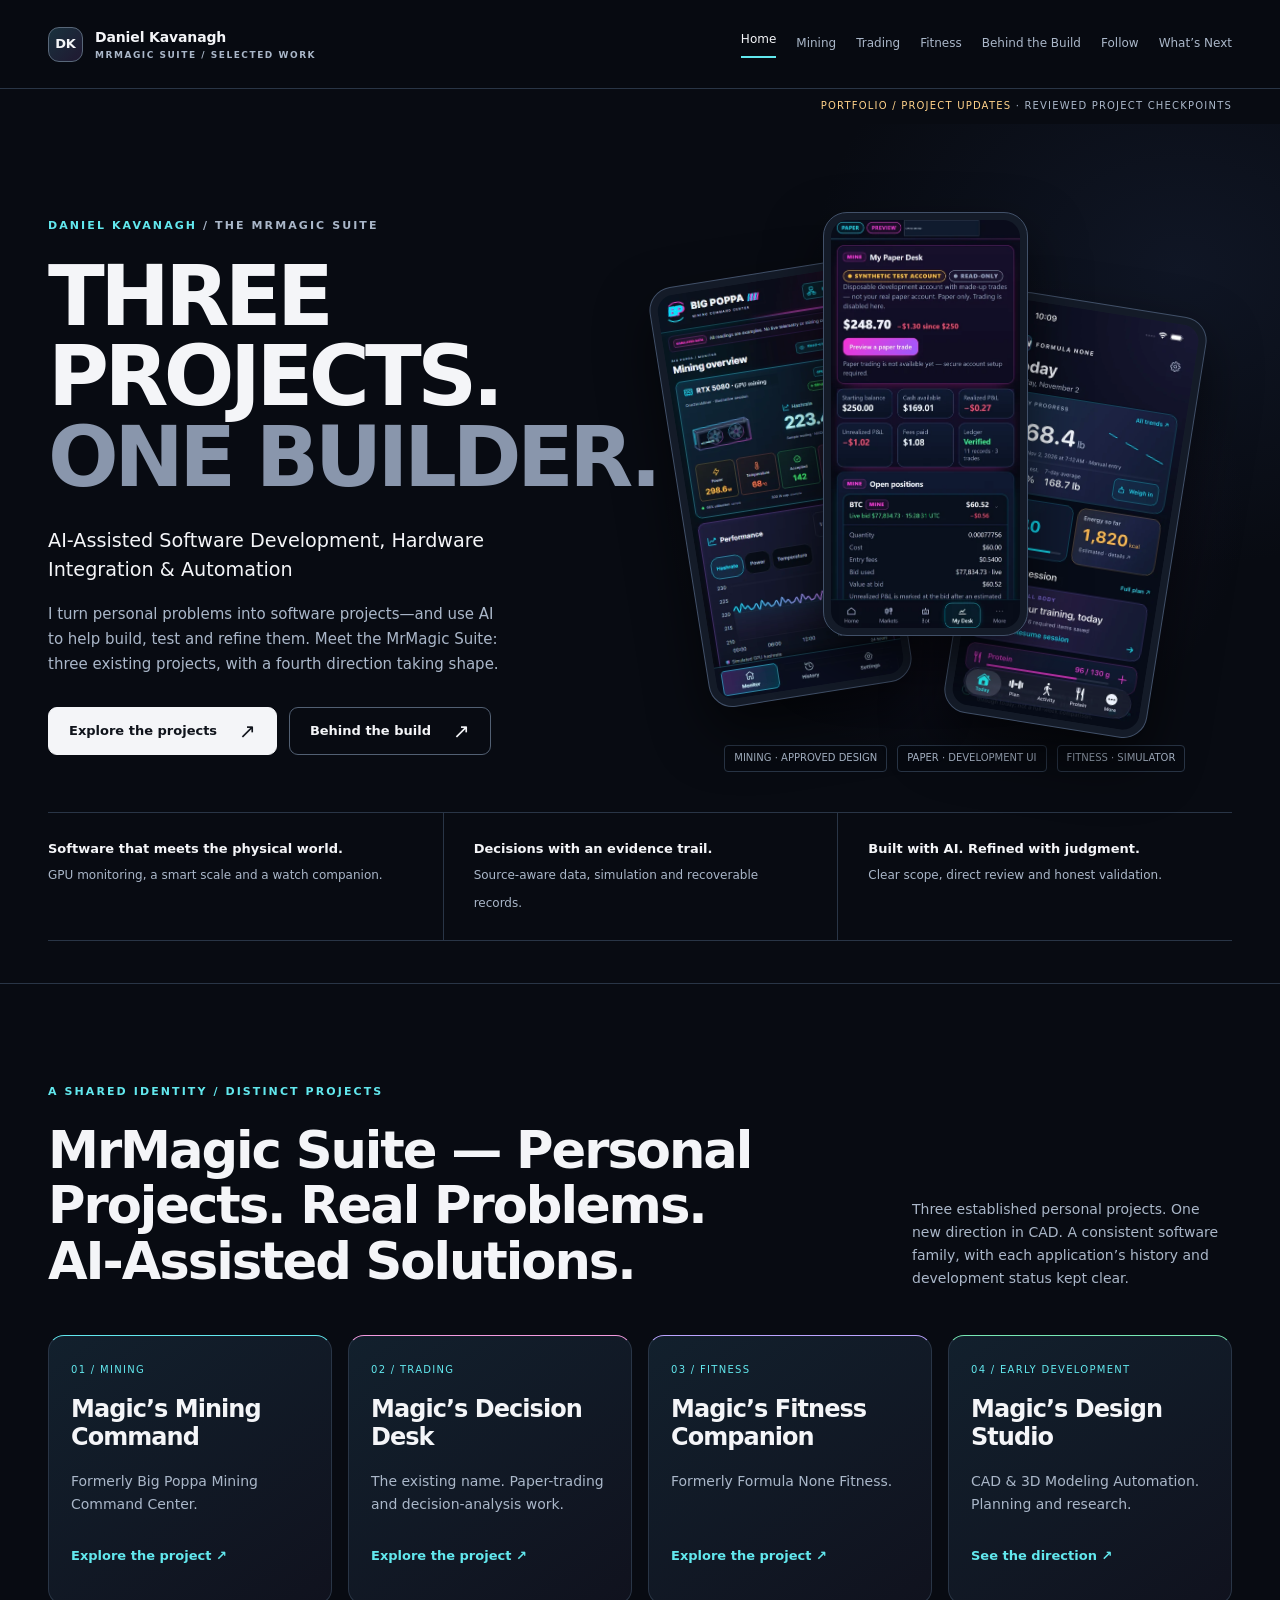
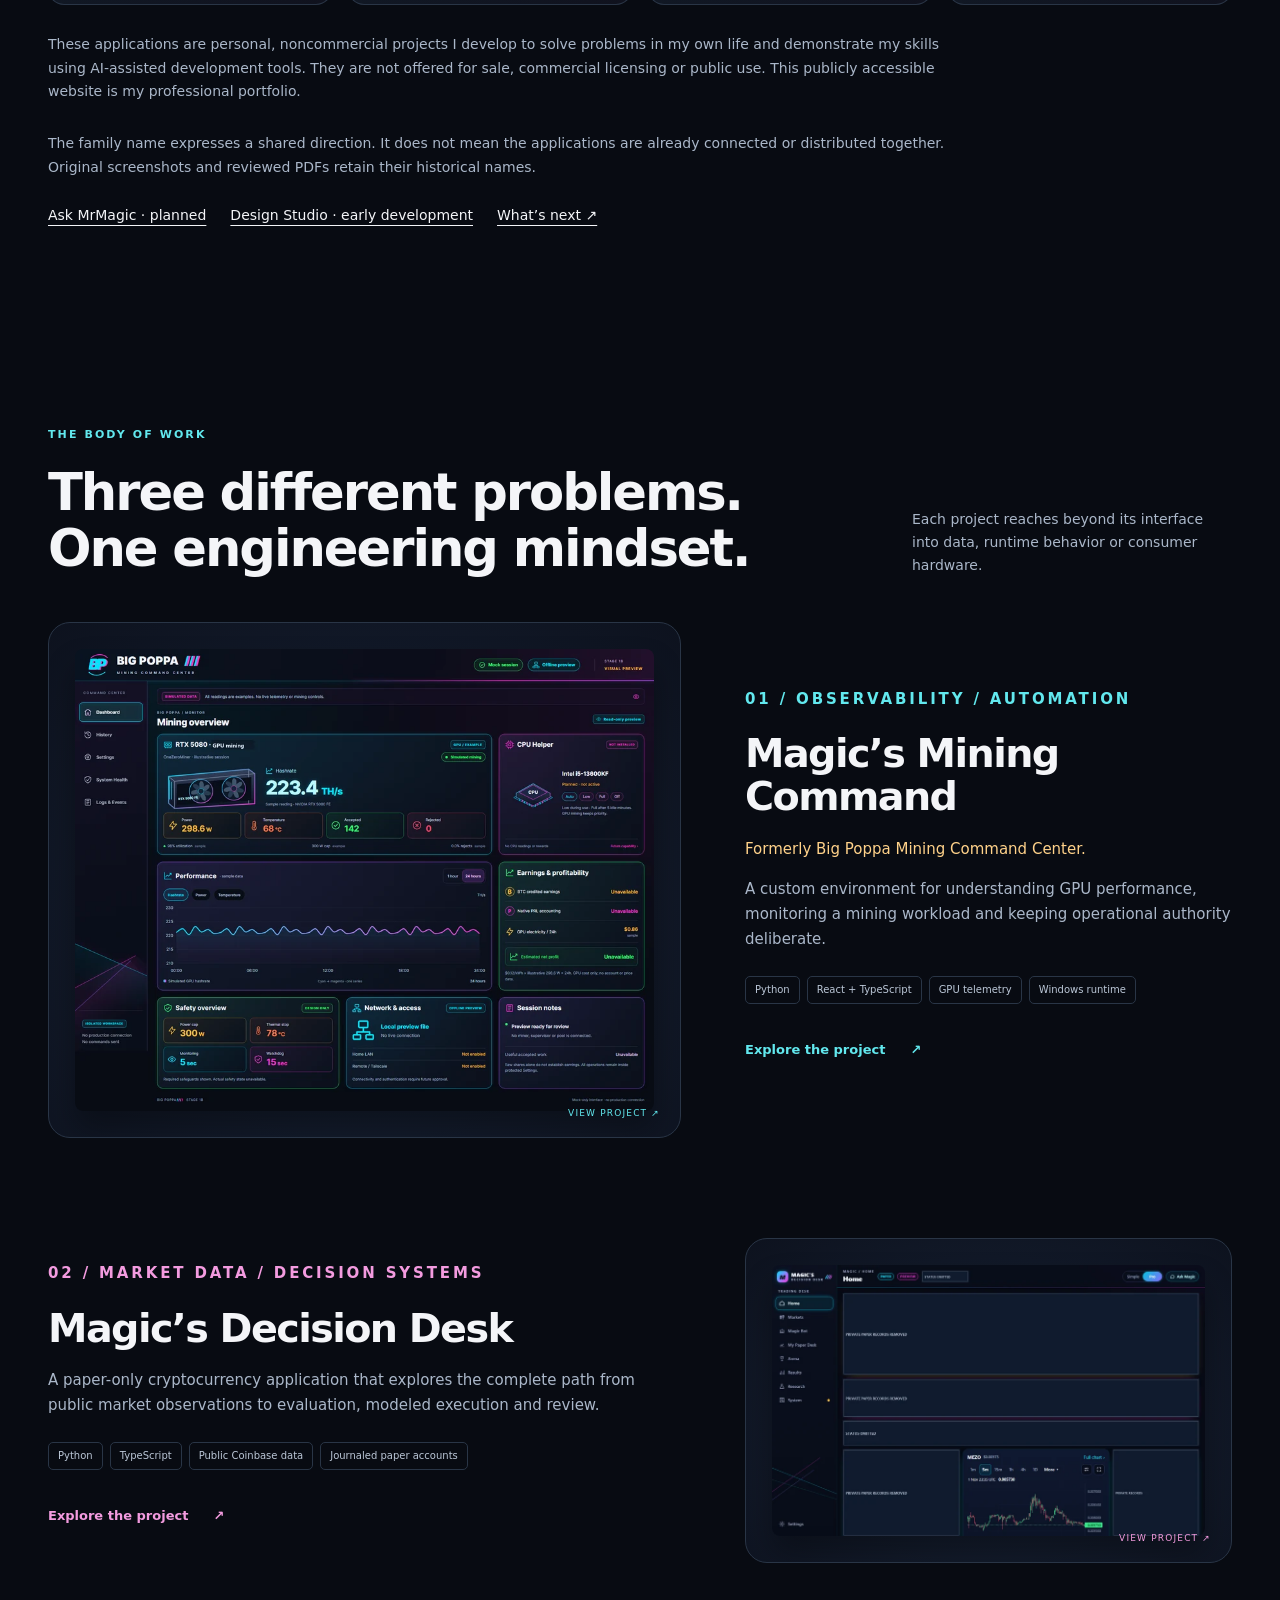
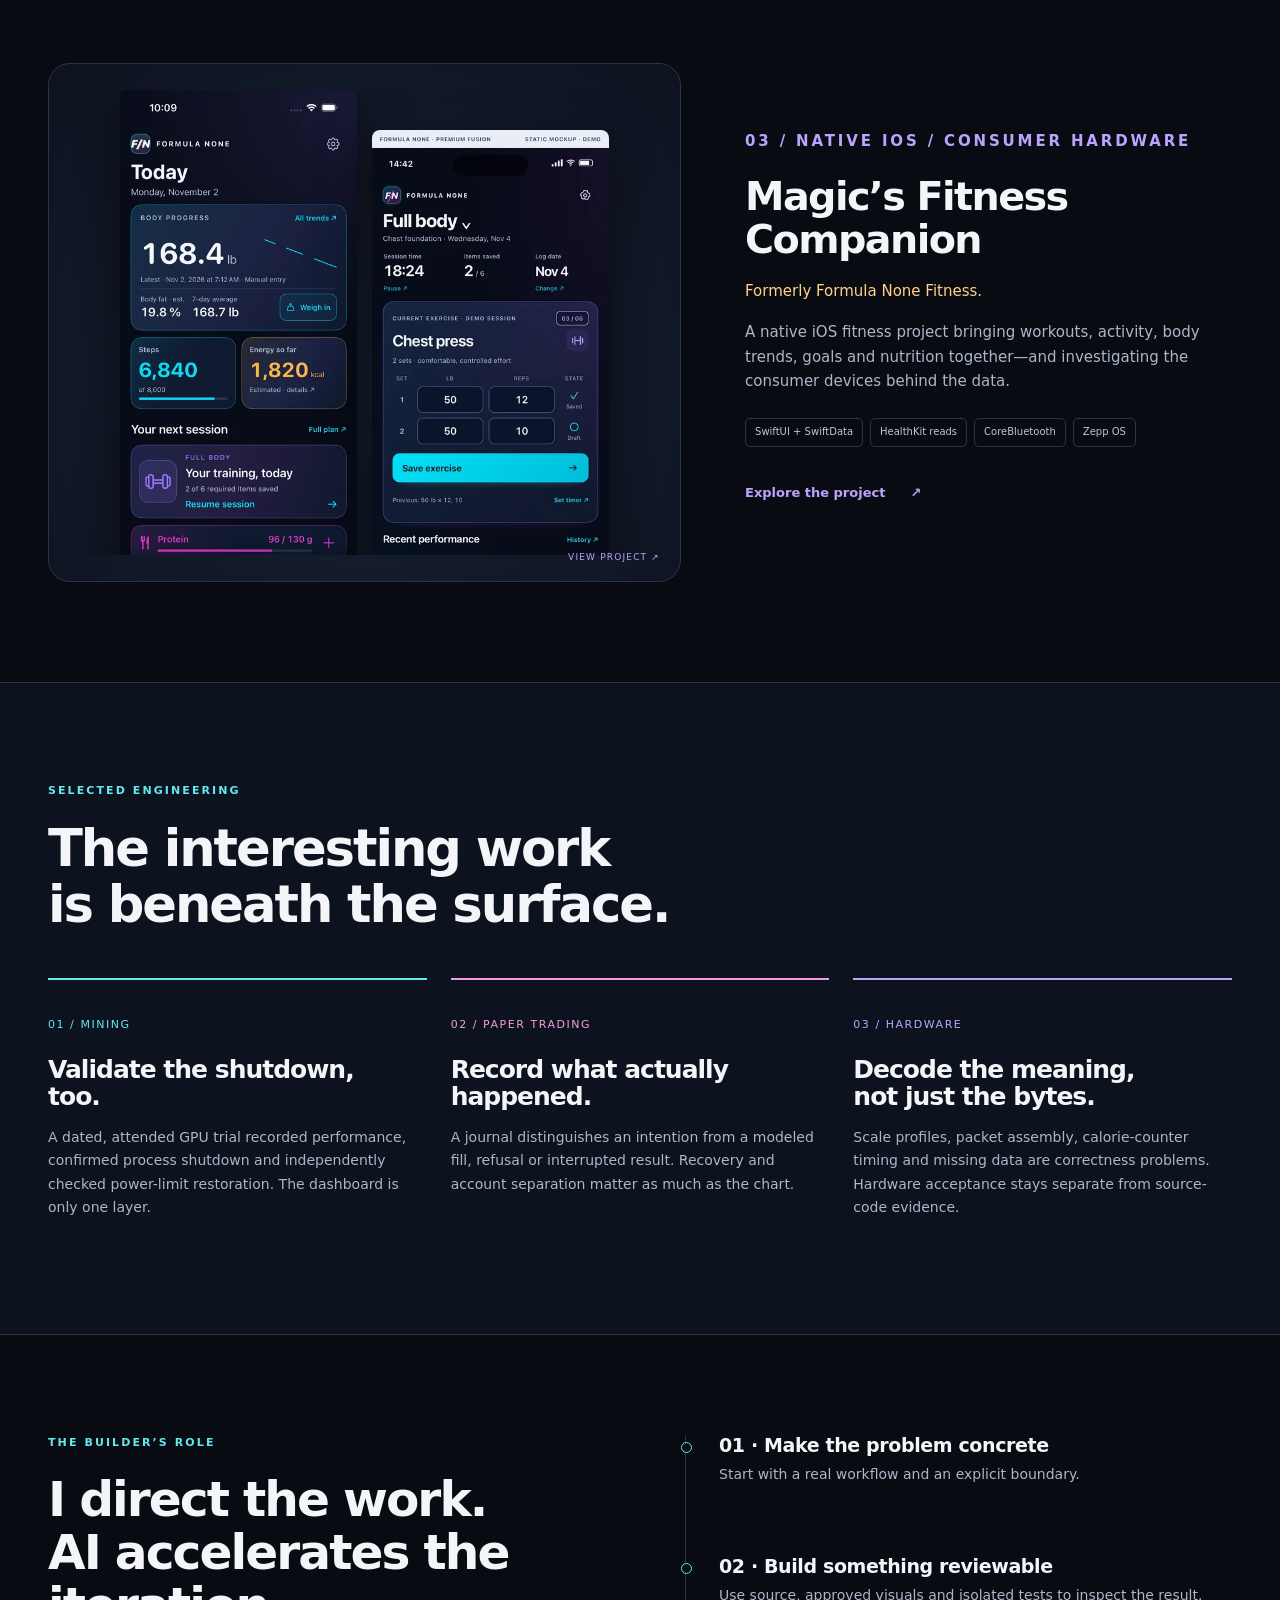
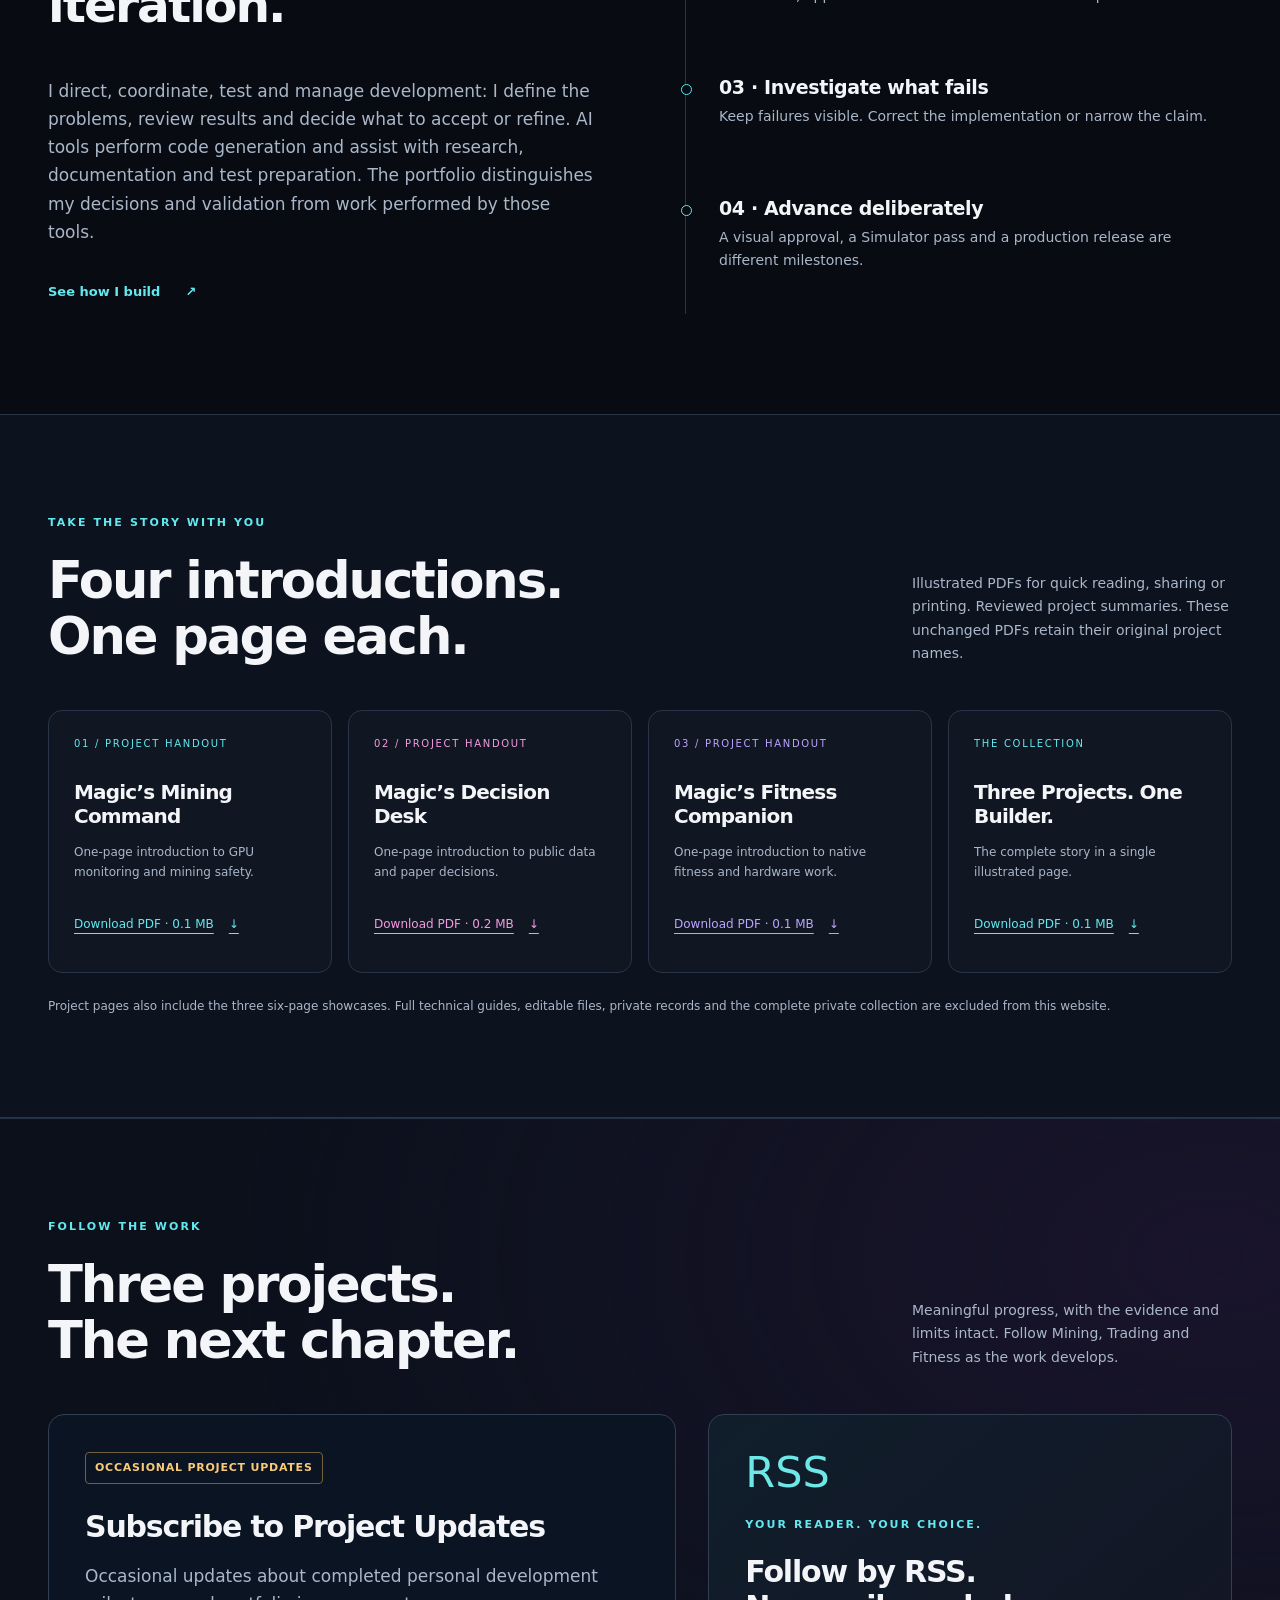
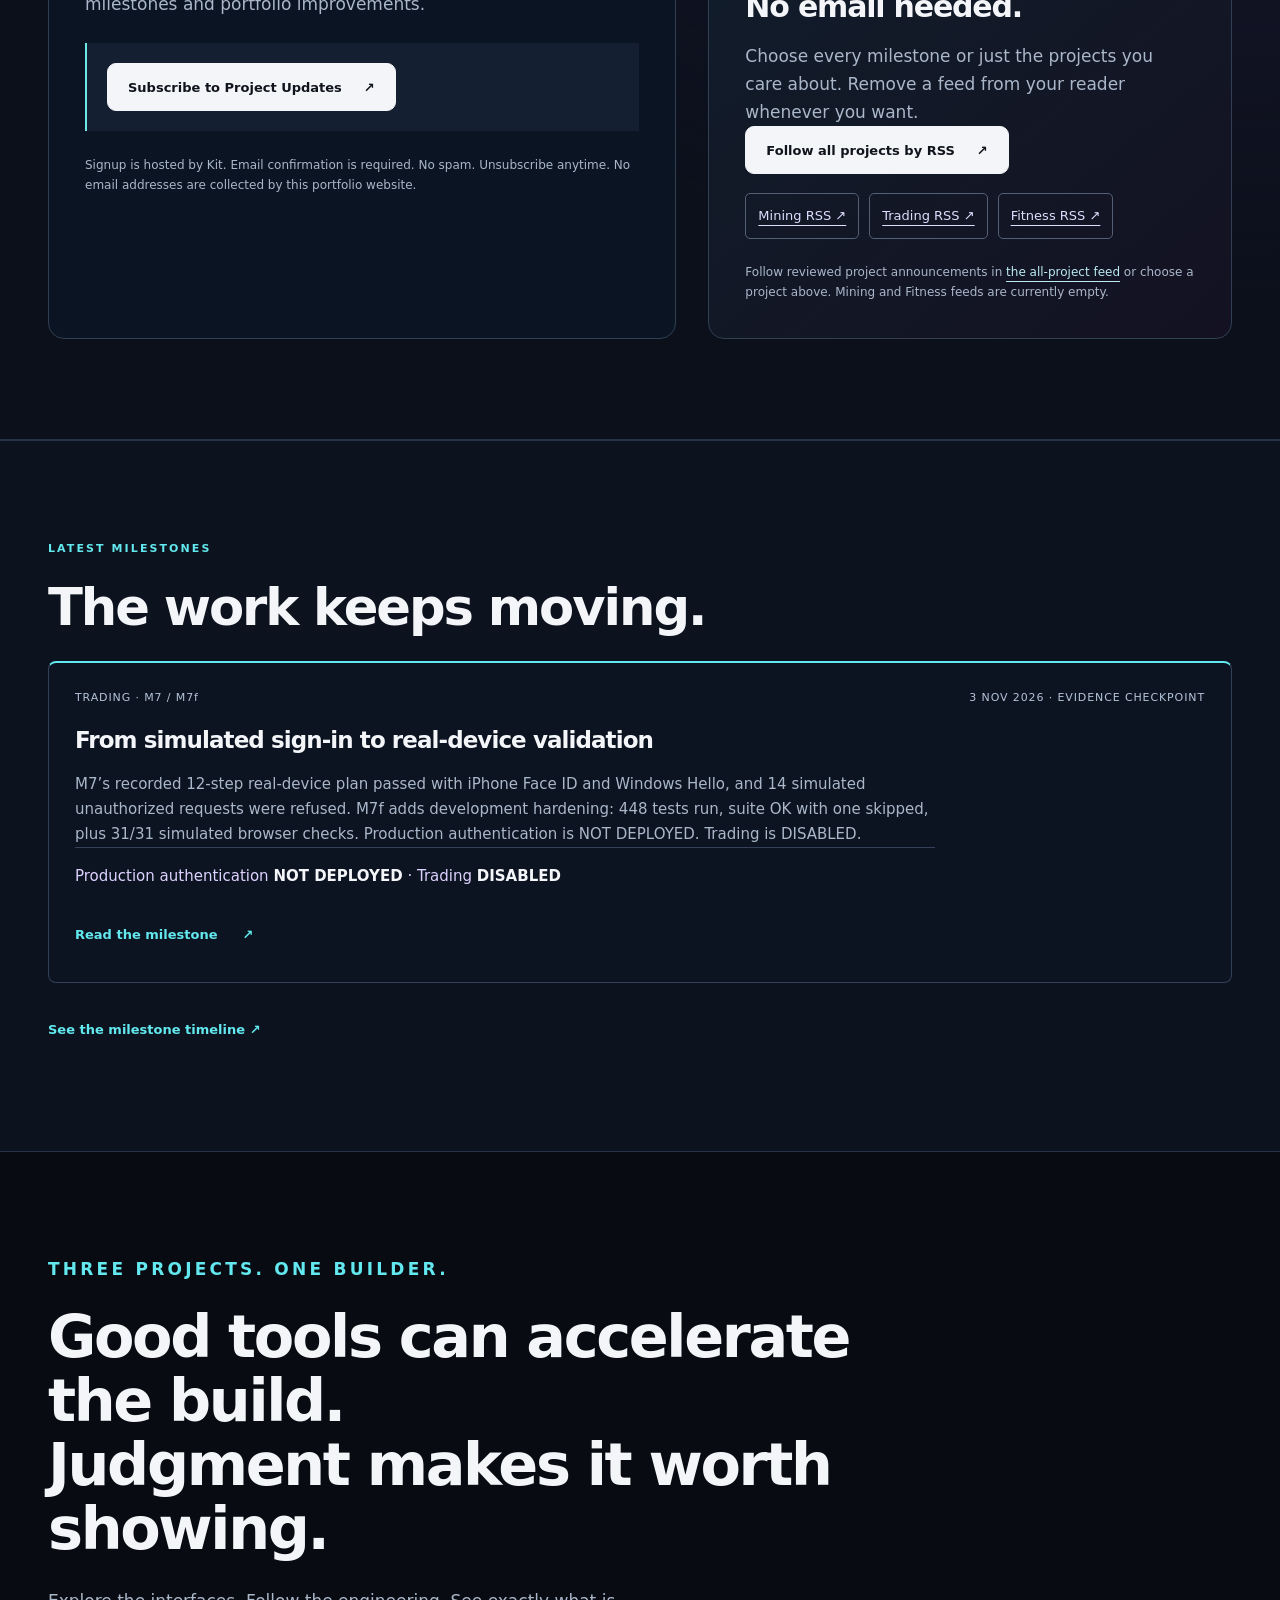
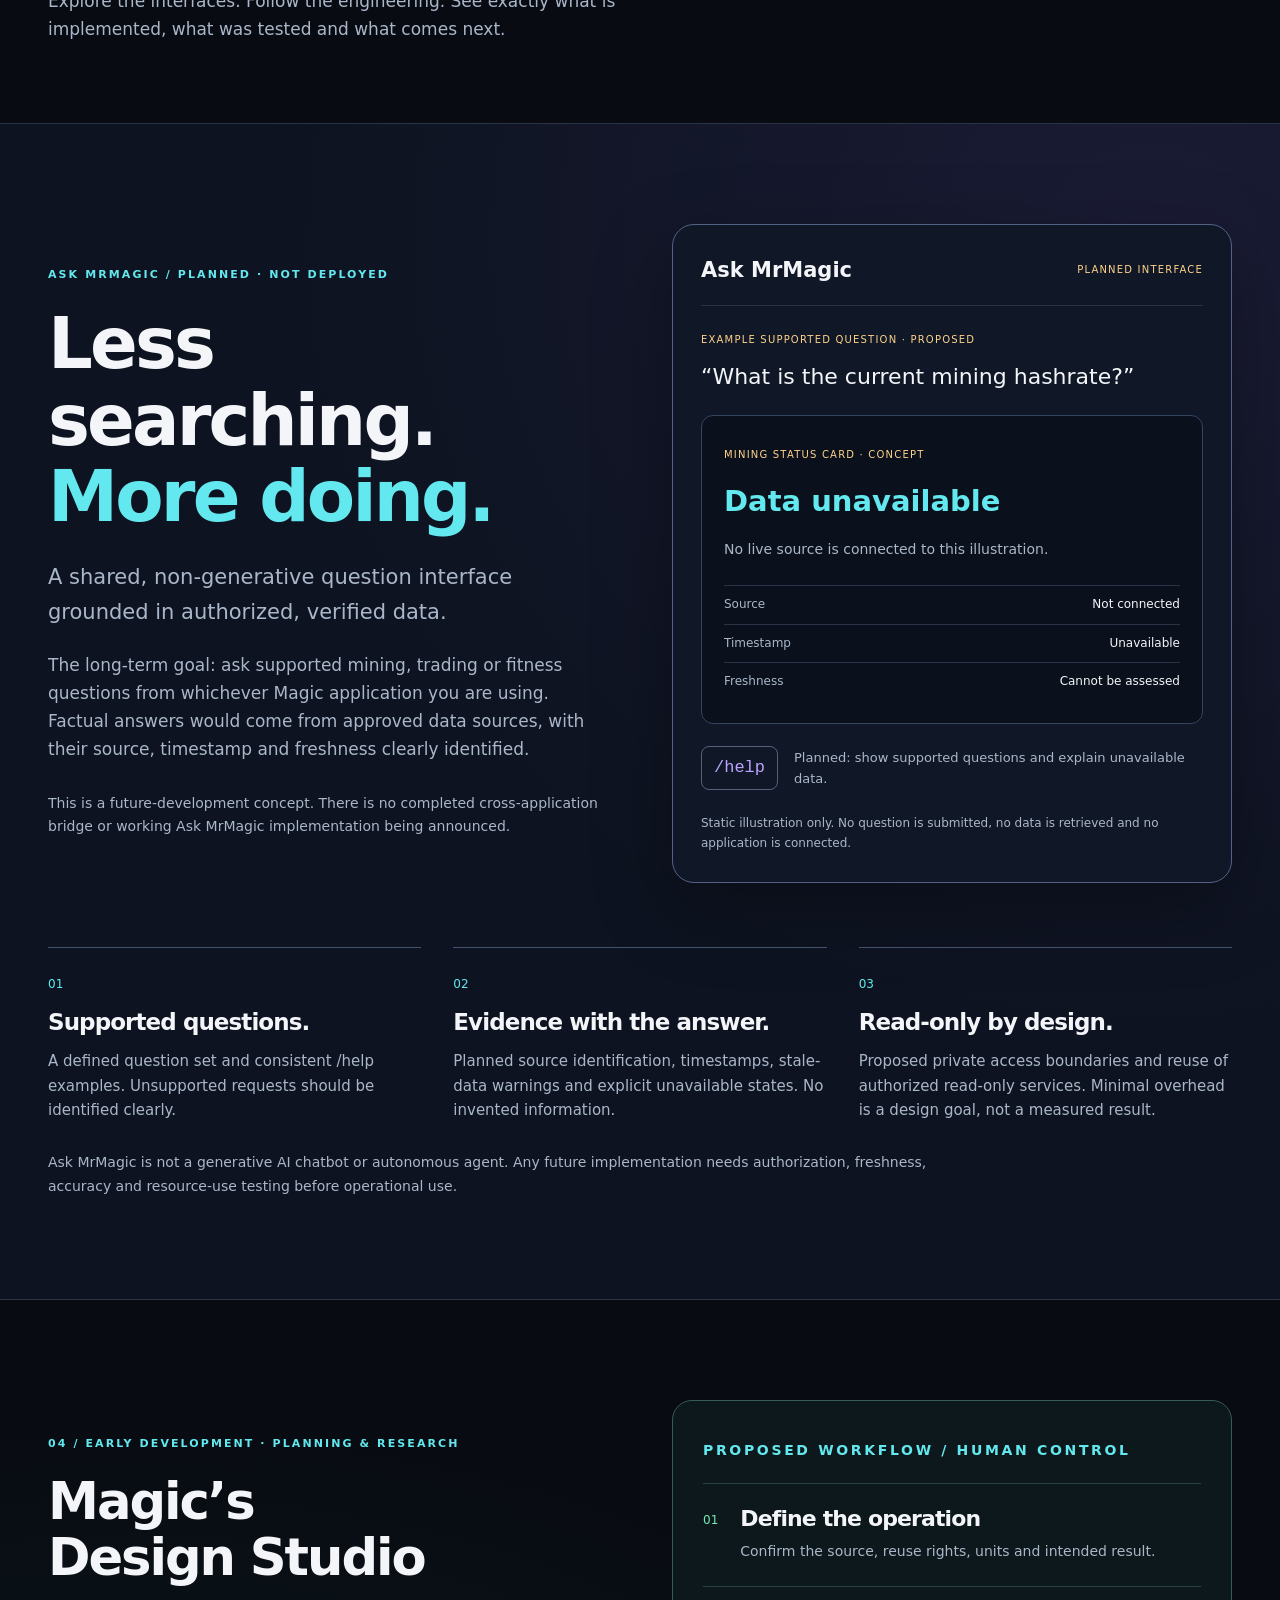
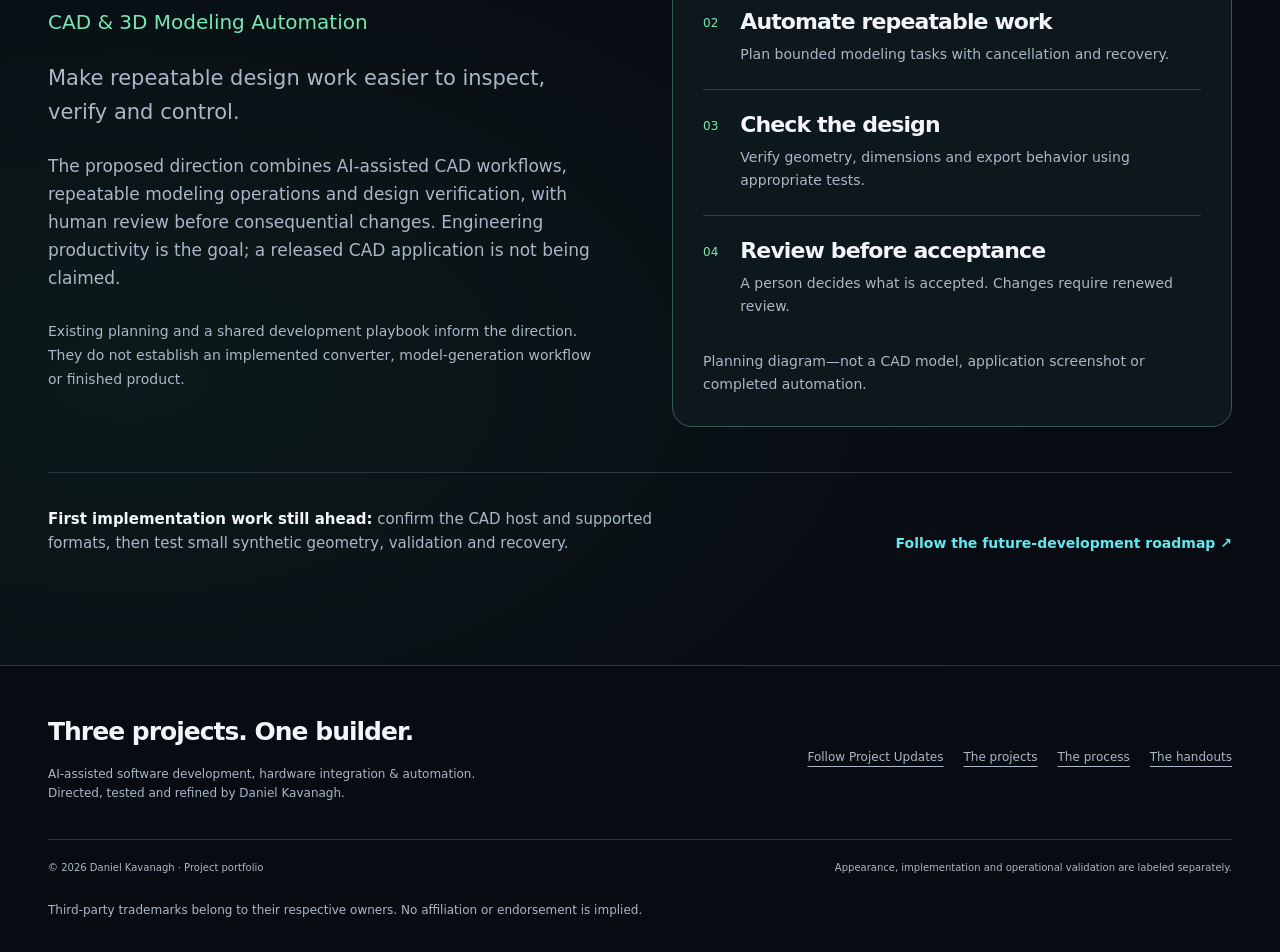
==== commit 416efa5d: "Connect verified MrMagic Suite project update signup" ====
--- a/site/index.html
+++ b/site/index.html
@@ -1 +1 @@
-<!doctype html><html lang="en"><head><meta charset="utf-8"><meta name="viewport" content="width=device-width,initial-scale=1"><meta name="referrer" content="no-referrer"><meta http-equiv="Content-Security-Policy" content="default-src 'self'; img-src 'self' data:; script-src 'self'; style-src 'self'; font-src 'self'; connect-src 'none'; object-src 'none'; base-uri 'none'; form-action 'none'"><title>THREE PROJECTS. ONE BUILDER. | Daniel Kavanagh</title><meta name="description" content="Daniel Kavanagh’s AI-assisted software, hardware integration and automation portfolio: mining observability, paper-trading decisions and native iOS fitness."><meta property="og:type" content="website"><meta property="og:title" content="THREE PROJECTS. ONE BUILDER."><meta property="og:description" content="Daniel Kavanagh’s AI-assisted software, hardware integration and automation portfolio: mining observability, paper-trading decisions and native iOS fitness."><meta property="og:image" content="https://danielkavanagh2021-lgtm.github.io/three-projects-one-builder/assets/images/social-card.png"><meta property="og:image:width" content="1200"><meta property="og:image:height" content="630"><meta name="twitter:card" content="summary_large_image"><link rel="icon" href="assets/favicon.svg" type="image/svg+xml"><link rel="stylesheet" href="assets/site.css"><script src="assets/site.js" defer></script><link rel="stylesheet" href="assets/follow.css"><link rel="alternate" type="application/rss+xml" title="Three Projects. One Builder. milestones" href="feed.xml"><script src="assets/follow.js" defer></script><link rel="canonical" href="https://danielkavanagh2021-lgtm.github.io/three-projects-one-builder/"><meta property="og:url" content="https://danielkavanagh2021-lgtm.github.io/three-projects-one-builder/"><link rel="stylesheet" href="assets/suite.css"><script src="assets/suite.js" defer></script></head><body class="cyan"><a class="skip" href="#main">Skip to content</a><header class="site-header"><div class="wrap header-inner"><a class="brand" href="index.html" aria-label="Daniel Kavanagh portfolio home"><span class="brand-mark" aria-hidden="true">DK</span><span>Daniel Kavanagh<small>MRMAGIC SUITE / SELECTED WORK</small></span></a><button class="menu-toggle" type="button" aria-controls="primary-nav" aria-expanded="false" hidden>Menu <span aria-hidden="true">☰</span></button><nav class="nav" id="primary-nav" aria-label="Primary"><a href="index.html" aria-current="page">Home</a><a href="big-poppa.html">Mining</a><a href="magics-decision-desk.html">Trading</a><a href="formula-none-fitness.html">Fitness</a><a href="behind-the-build.html">Behind the Build</a><a href="updates.html">Follow</a><a href="updates.html#future-development">What’s Next</a></nav></div></header><div class="wrap preview-line"><b>PORTFOLIO / PROJECT UPDATES</b> · Reviewed project checkpoints</div><noscript><p class="no-script">All pages, images and downloads work without JavaScript. Image links open full resolution.</p></noscript><main id="main" tabindex="-1"><section class="hero"><div class="wrap"><div class="hero-grid"><div class="hero-copy"><p class="eyebrow">DANIEL KAVANAGH <span>/ THE MRMAGIC SUITE</span></p><h1 class="home-title">THREE PROJECTS.<br><span class="quiet">ONE BUILDER.</span></h1><p class="subtitle">AI-Assisted Software Development, Hardware Integration &amp; Automation</p><p class="intro">I turn personal problems into software projects—and use AI to help build, test and refine them. Meet the MrMagic Suite: three existing projects, with a fourth direction taking shape.</p><div class="actions"><a class="button" href="#projects">Explore the projects <span class="arrow" aria-hidden="true">↗</span></a><a class="button secondary" href="behind-the-build.html">Behind the build <span class="arrow" aria-hidden="true">↗</span></a></div></div><div class="hero-phones" aria-label="Actual project visuals"><div class="phone-frame"><img src="assets/images/big-phone-thumb.webp" alt="Big Poppa approved phone design; simulated mining data" width="390" height="844" loading="eager" decoding="sync" class="" fetchpriority="high"></div><div class="phone-frame"><img src="assets/images/magic-desk-phone-thumb.webp" alt="Magic’s My Paper Desk phone interface; explicit synthetic test account" width="393" height="850" loading="eager" decoding="sync" class="" fetchpriority="high"></div><div class="phone-frame"><img src="assets/images/m1-populated-top-thumb.webp" alt="Formula None Today M1 actual Simulator screenshot with fictional data" width="392" height="850" loading="eager" decoding="sync" class="" fetchpriority="high"></div><div class="phone-notes"><span>MINING · APPROVED DESIGN</span><span>PAPER · DEVELOPMENT UI</span><span>FITNESS · SIMULATOR</span></div></div></div><div class="intro-strip"><div><strong>Software that meets the physical world.</strong><span>GPU monitoring, a smart scale and a watch companion.</span></div><div><strong>Decisions with an evidence trail.</strong><span>Source-aware data, simulation and recoverable records.</span></div><div><strong>Built with AI. Refined with judgment.</strong><span>Clear scope, direct review and honest validation.</span></div></div></div></section><section class="section suite-intro" id="magic-suite"><div class="wrap"><div class="section-heading"><div><p class="eyebrow">A SHARED IDENTITY / DISTINCT PROJECTS</p><h2>MrMagic Suite — Personal Projects. Real Problems. AI-Assisted Solutions.</h2></div><p>Three established personal projects. One new direction in CAD. A consistent software family, with each application’s history and development status kept clear.</p></div><div class="suite-family"><a href="big-poppa.html"><span class="suite-number">01 / MINING</span><h3>Magic’s Mining Command</h3><p>Formerly Big Poppa Mining Command Center.</p><span class="text-link">Explore the project ↗</span></a><a href="magics-decision-desk.html"><span class="suite-number">02 / TRADING</span><h3>Magic’s Decision Desk</h3><p>The existing name. Paper-trading and decision-analysis work.</p><span class="text-link">Explore the project ↗</span></a><a href="formula-none-fitness.html"><span class="suite-number">03 / FITNESS</span><h3>Magic’s Fitness Companion</h3><p>Formerly Formula None Fitness.</p><span class="text-link">Explore the project ↗</span></a><a href="#design-studio"><span class="suite-number">04 / EARLY DEVELOPMENT</span><h3>Magic’s Design Studio</h3><p>CAD &amp; 3D Modeling Automation. Planning and research.</p><span class="text-link">See the direction ↗</span></a></div><p class="suite-note">These applications are personal, noncommercial projects I develop to solve problems in my own life and demonstrate my skills using AI-assisted development tools. They are not offered for sale, commercial licensing or public use. This publicly accessible website is my professional portfolio.</p><p class="suite-note">The family name expresses a shared direction. It does not mean the applications are already connected or distributed together. Original screenshots and reviewed PDFs retain their historical names.</p><div class="suite-jump"><a href="#ask-magic">Ask MrMagic · planned</a><a href="#design-studio">Design Studio · early development</a><a href="updates.html#future-development">What’s next ↗</a></div></div></section><section class="section" id="projects"><div class="wrap"><div class="section-heading"><div><p class="eyebrow">THE BODY OF WORK</p><h2>Three different problems.<br>One engineering mindset.</h2></div><p>Each project reaches beyond its interface into data, runtime behavior or consumer hardware.</p></div><article class="project-row cyan reveal"><a class="project-art" href="big-poppa.html" aria-label="Explore Magic’s Mining Command"><img src="assets/images/big-dashboard-thumb.webp" alt="Stage 1B · approved simulated interface" width="900" height="718" loading="eager" decoding="sync" class=""></a><div class="project-copy"><p class="eyebrow">01 / OBSERVABILITY / AUTOMATION</p><h3>Magic’s Mining Command</h3><p class="legacy-name">Formerly Big Poppa Mining Command Center.</p><p>A custom environment for understanding GPU performance, monitoring a mining workload and keeping operational authority deliberate.</p><div class="tags"><span>Python</span><span>React + TypeScript</span><span>GPU telemetry</span><span>Windows runtime</span></div><a class="text-link" href="big-poppa.html">Explore the project <span aria-hidden="true">↗</span></a></div></article><article class="project-row magenta reveal"><a class="project-art" href="magics-decision-desk.html" aria-label="Explore Magic’s Decision Desk"><img src="assets/images/magic-home-thumb.webp" alt="Premium Concept C · development visual reference" width="900" height="562" loading="eager" decoding="sync" class=""></a><div class="project-copy"><p class="eyebrow">02 / MARKET DATA / DECISION SYSTEMS</p><h3>Magic’s Decision Desk</h3><p>A paper-only cryptocurrency application that explores the complete path from public market observations to evaluation, modeled execution and review.</p><div class="tags"><span>Python</span><span>TypeScript</span><span>Public Coinbase data</span><span>Journaled paper accounts</span></div><a class="text-link" href="magics-decision-desk.html">Explore the project <span aria-hidden="true">↗</span></a></div></article><article class="project-row violet reveal"><a class="project-art" href="formula-none-fitness.html" aria-label="Explore Magic’s Fitness Companion"><div class="phone-pair"><img src="assets/images/m1-populated-top-thumb.webp" alt="Actual Today M1 in Simulator with fictional data" width="392" height="850" loading="eager" decoding="sync" class=""><img src="assets/images/fitness-workouts-thumb.webp" alt="Approved static Fusion Workouts design" width="379" height="850" loading="eager" decoding="sync" class=""></div></a><div class="project-copy"><p class="eyebrow">03 / NATIVE iOS / CONSUMER HARDWARE</p><h3>Magic’s Fitness Companion</h3><p class="legacy-name">Formerly Formula None Fitness.</p><p>A native iOS fitness project bringing workouts, activity, body trends, goals and nutrition together—and investigating the consumer devices behind the data.</p><div class="tags"><span>SwiftUI + SwiftData</span><span>HealthKit reads</span><span>CoreBluetooth</span><span>Zepp OS</span></div><a class="text-link" href="formula-none-fitness.html">Explore the project <span aria-hidden="true">↗</span></a></div></article></div></section><section class="section tinted"><div class="wrap"><div class="section-heading"><div><p class="eyebrow">SELECTED ENGINEERING</p><h2>The interesting work<br>is beneath the surface.</h2></div></div><div class="three-col"><article class="insight cyan"><span class="index">01 / MINING</span><h3>Validate the shutdown, too.</h3><p>A dated, attended GPU trial recorded performance, confirmed process shutdown and independently checked power-limit restoration. The dashboard is only one layer.</p></article><article class="insight magenta"><span class="index">02 / PAPER TRADING</span><h3>Record what actually happened.</h3><p>A journal distinguishes an intention from a modeled fill, refusal or interrupted result. Recovery and account separation matter as much as the chart.</p></article><article class="insight violet"><span class="index">03 / HARDWARE</span><h3>Decode the meaning, not just the bytes.</h3><p>Scale profiles, packet assembly, calorie-counter timing and missing data are correctness problems. Hardware acceptance stays separate from source-code evidence.</p></article></div></div></section><section class="section"><div class="wrap editorial"><div><div class="section-heading"><div><p class="eyebrow">THE BUILDER’S ROLE</p><h2>I direct the work.<br>AI accelerates the iteration.</h2></div></div><p>I direct, coordinate, test and manage development: I define the problems, review results and decide what to accept or refine. AI tools perform code generation and assist with research, documentation and test preparation. The portfolio distinguishes my decisions and validation from work performed by those tools.</p><a class="text-link" href="behind-the-build.html">See how I build <span aria-hidden="true">↗</span></a></div><div class="process-line"><article><h3>01 · Make the problem concrete</h3><p>Start with a real workflow and an explicit boundary.</p></article><article><h3>02 · Build something reviewable</h3><p>Use source, approved visuals and isolated tests to inspect the result.</p></article><article><h3>03 · Investigate what fails</h3><p>Keep failures visible. Correct the implementation or narrow the claim.</p></article><article><h3>04 · Advance deliberately</h3><p>A visual approval, a Simulator pass and a production release are different milestones.</p></article></div></div></section><section class="section tinted" id="downloads"><div class="wrap"><div class="section-heading"><div><p class="eyebrow">TAKE THE STORY WITH YOU</p><h2>Four introductions.<br>One page each.</h2></div><p>Illustrated PDFs for quick reading, sharing or printing. Reviewed project summaries. These unchanged PDFs retain their original project names.</p></div><div class="download-grid"><article class="download-card cyan"><span class="doc-icon">01 / PROJECT HANDOUT</span><h3>Magic’s Mining Command</h3><p>One-page introduction to GPU monitoring and mining safety.</p><a href="assets/downloads/07-Big-Poppa-One-Page.pdf" download>Download PDF · 0.1 MB <span aria-hidden="true">↓</span></a></article><article class="download-card magenta"><span class="doc-icon">02 / PROJECT HANDOUT</span><h3>Magic’s Decision Desk</h3><p>One-page introduction to public data and paper decisions.</p><a href="assets/downloads/08-Magics-Decision-Desk-One-Page.pdf" download>Download PDF · 0.2 MB <span aria-hidden="true">↓</span></a></article><article class="download-card violet"><span class="doc-icon">03 / PROJECT HANDOUT</span><h3>Magic’s Fitness Companion</h3><p>One-page introduction to native fitness and hardware work.</p><a href="assets/downloads/09-Formula-None-Fitness-One-Page.pdf" download>Download PDF · 0.1 MB <span aria-hidden="true">↓</span></a></article><article class="download-card cyan"><span class="doc-icon">THE COLLECTION</span><h3>Three Projects. One Builder.</h3><p>The complete story in a single illustrated page.</p><a href="assets/downloads/10-Three-Projects-One-Page.pdf" download>Download PDF · 0.1 MB <span aria-hidden="true">↓</span></a></article></div><p class="fineprint">Project pages also include the three six-page showcases. Full technical guides, editable files, private records and the complete private collection are excluded from this website.</p></div></section><section class="section follow-section" id="follow"><div class="wrap"><div class="section-heading"><div><p class="eyebrow">FOLLOW THE WORK</p><h2>Three projects.<br/>The next chapter.</h2></div><p>Meaningful progress, with the evidence and limits intact. Follow Mining, Trading and Fitness as the work develops.</p></div><div class="follow-grid"><article class="email-preview email-coming-soon"><span class="review-badge">EMAIL UPDATES · COMING SOON</span><h3>Subscribe to Project Updates</h3><p>Occasional updates about completed personal development milestones and portfolio improvements. Email signup is not available yet.</p><div class="coming-soon-message"><strong>Stay in the loop with RSS.</strong><p>Follow every project or choose Mining, Trading or Fitness. No email address is needed.</p></div><p class="fineprint">No email addresses are collected here. Signup will open only after confirmation and unsubscribe testing is complete. Subscriptions will be optional, require email confirmation, and include an unsubscribe link.</p></article><aside class="rss-panel"><span class="rss-icon" aria-hidden="true">RSS</span><p class="eyebrow">YOUR READER. YOUR CHOICE.</p><h3>Follow by RSS.<br/>No email needed.</h3><p>Choose every milestone or just the projects you care about. Remove a feed from your reader whenever you want.</p><a class="button" href="feed.xml">Follow all projects by RSS <span aria-hidden="true">↗</span></a><div class="rss-interests"><a href="feed-mining.xml">Mining RSS ↗</a><a href="feed-trading.xml">Trading RSS ↗</a><a href="feed-fitness.xml">Fitness RSS ↗</a></div><p class="fineprint">Follow reviewed project announcements in <a href="feed.xml">the all-project feed</a> or choose a project above. Mining and Fitness feeds are currently empty.</p></aside></div></div></section><section class="section tinted"><div class="wrap"><p class="eyebrow">LATEST MILESTONES</p><h2>The work keeps moving.</h2><div class="milestone-timeline" id="milestone-timeline"><article class="milestone milestone-featured" data-project="trading"><div class="milestone-meta"><span>TRADING · M7 / M7f</span><time datetime="2026-11-03">3 NOV 2026 · EVIDENCE CHECKPOINT</time></div><h3>From simulated sign-in to real-device validation</h3><p>M7’s recorded 12-step real-device plan passed with iPhone Face ID and Windows Hello, and 14 simulated unauthorized requests were refused. M7f adds development hardening: 448 tests run, suite OK with one skipped, plus 31/31 simulated browser checks. Production authentication is NOT DEPLOYED. Trading is DISABLED.</p><p class="milestone-status">Production authentication <strong>NOT DEPLOYED</strong> · Trading <strong>DISABLED</strong></p><a class="text-link" href="updates.html#trading-m7-real-device-auth-hardening">Read the milestone <span aria-hidden="true">↗</span></a></article></div><p><a class="text-link" href="updates.html#latest">See the milestone timeline ↗</a></p></div></section><section class="closing"><div class="wrap"><p class="eyebrow">THREE PROJECTS. ONE BUILDER.</p><h2>Good tools can accelerate the build.<br>Judgment makes it worth showing.</h2><p>Explore the interfaces. Follow the engineering. See exactly what is implemented, what was tested and what comes next.</p></div></section><section class="section ask-magic" id="ask-magic" aria-labelledby="ask-title"><div class="wrap"><div class="ask-grid"><div><p class="eyebrow">ASK MRMAGIC / PLANNED · NOT DEPLOYED</p><h2 id="ask-title">Less searching.<br><span>More doing.</span></h2><p class="lead">A shared, non-generative question interface grounded in authorized, verified data.</p><p>The long-term goal: ask supported mining, trading or fitness questions from whichever Magic application you are using. Factual answers would come from approved data sources, with their source, timestamp and freshness clearly identified.</p><p class="suite-note">This is a future-development concept. There is no completed cross-application bridge or working Ask MrMagic implementation being announced.</p></div><div class="question-concept" aria-label="Illustrative Ask MrMagic interface, not functional"><div class="concept-top"><strong>Ask MrMagic</strong><span>PLANNED INTERFACE</span></div><p class="concept-label">EXAMPLE SUPPORTED QUESTION · PROPOSED</p><p class="example-question">“What is the current mining hashrate?”</p><div class="answer-concept"><span>MINING STATUS CARD · CONCEPT</span><strong>Data unavailable</strong><p>No live source is connected to this illustration.</p><dl><div><dt>Source</dt><dd>Not connected</dd></div><div><dt>Timestamp</dt><dd>Unavailable</dd></div><div><dt>Freshness</dt><dd>Cannot be assessed</dd></div></dl></div><div class="help-concept"><code>/help</code><p>Planned: show supported questions and explain unavailable data.</p></div><p class="fineprint">Static illustration only. No question is submitted, no data is retrieved and no application is connected.</p></div></div><div class="ask-principles"><article><span>01</span><h3>Supported questions.</h3><p>A defined question set and consistent /help examples. Unsupported requests should be identified clearly.</p></article><article><span>02</span><h3>Evidence with the answer.</h3><p>Planned source identification, timestamps, stale-data warnings and explicit unavailable states. No invented information.</p></article><article><span>03</span><h3>Read-only by design.</h3><p>Proposed private access boundaries and reuse of authorized read-only services. Minimal overhead is a design goal, not a measured result.</p></article></div><p class="suite-note">Ask MrMagic is not a generative AI chatbot or autonomous agent. Any future implementation needs authorization, freshness, accuracy and resource-use testing before operational use.</p></div></section><section class="section studio-section" id="design-studio" aria-labelledby="studio-title"><div class="wrap"><div class="studio-grid"><div><p class="eyebrow">04 / EARLY DEVELOPMENT · PLANNING &amp; RESEARCH</p><h2 id="studio-title">Magic’s<br>Design Studio</h2><p class="studio-subtitle">CAD &amp; 3D Modeling Automation</p><p class="lead">Make repeatable design work easier to inspect, verify and control.</p><p>The proposed direction combines AI-assisted CAD workflows, repeatable modeling operations and design verification, with human review before consequential changes. Engineering productivity is the goal; a released CAD application is not being claimed.</p><p class="suite-note">Existing planning and a shared development playbook inform the direction. They do not establish an implemented converter, model-generation workflow or finished product.</p></div><div class="studio-flow" aria-label="Proposed CAD workflow, not implemented"><p class="eyebrow">PROPOSED WORKFLOW / HUMAN CONTROL</p><ol><li><span>01</span><div><h3>Define the operation</h3><p>Confirm the source, reuse rights, units and intended result.</p></div></li><li><span>02</span><div><h3>Automate repeatable work</h3><p>Plan bounded modeling tasks with cancellation and recovery.</p></div></li><li><span>03</span><div><h3>Check the design</h3><p>Verify geometry, dimensions and export behavior using appropriate tests.</p></div></li><li><span>04</span><div><h3>Review before acceptance</h3><p>A person decides what is accepted. Changes require renewed review.</p></div></li></ol><p class="fineprint">Planning diagram—not a CAD model, application screenshot or completed automation.</p></div></div><div class="studio-bottom"><p><strong>First implementation work still ahead:</strong> confirm the CAD host and supported formats, then test small synthetic geometry, validation and recovery.</p><a class="text-link" href="updates.html#future-development">Follow the future-development roadmap ↗</a></div></div></section></main><footer class="site-footer"><div class="wrap"><div class="footer-top"><div><strong>Three projects. One builder.</strong><p>AI-assisted software development, hardware integration & automation.<br>Directed, tested and refined by Daniel Kavanagh.</p></div><nav class="footer-nav" aria-label="Footer"><a href="updates.html">Follow Project Updates</a><a href="index.html#projects">The projects</a><a href="behind-the-build.html">The process</a><a href="index.html#downloads">The handouts</a></nav></div><div class="footer-bottom"><span>© 2026 Daniel Kavanagh · Project portfolio</span><span>Appearance, implementation and operational validation are labeled separately.</span></div><p class="fineprint">Third-party trademarks belong to their respective owners. No affiliation or endorsement is implied.</p></div></footer><dialog id="image-viewer" aria-label="Screenshot viewer" aria-describedby="viewer-caption"><div class="viewer-toolbar"><button type="button" class="viewer-prev" aria-label="Previous screenshot">←</button><button type="button" class="viewer-next" aria-label="Next screenshot">→</button><span id="viewer-position" aria-live="polite"></span><button type="button" class="viewer-close" aria-label="Close screenshot viewer">Close ×</button></div><img class="viewer-image" alt=""><p class="viewer-caption" id="viewer-caption"></p><a class="original-link" href="assets/images/social-card.png" target="_blank" rel="noopener">Open full-resolution image ↗</a></dialog></body></html>+<!doctype html><html lang="en"><head><meta charset="utf-8"><meta name="viewport" content="width=device-width,initial-scale=1"><meta name="referrer" content="no-referrer"><meta http-equiv="Content-Security-Policy" content="default-src 'self'; img-src 'self' data:; script-src 'self'; style-src 'self'; font-src 'self'; connect-src 'none'; object-src 'none'; base-uri 'none'; form-action 'none'"><title>THREE PROJECTS. ONE BUILDER. | Daniel Kavanagh</title><meta name="description" content="Daniel Kavanagh’s AI-assisted software, hardware integration and automation portfolio: mining observability, paper-trading decisions and native iOS fitness."><meta property="og:type" content="website"><meta property="og:title" content="THREE PROJECTS. ONE BUILDER."><meta property="og:description" content="Daniel Kavanagh’s AI-assisted software, hardware integration and automation portfolio: mining observability, paper-trading decisions and native iOS fitness."><meta property="og:image" content="https://danielkavanagh2021-lgtm.github.io/three-projects-one-builder/assets/images/social-card.png"><meta property="og:image:width" content="1200"><meta property="og:image:height" content="630"><meta name="twitter:card" content="summary_large_image"><link rel="icon" href="assets/favicon.svg" type="image/svg+xml"><link rel="stylesheet" href="assets/site.css"><script src="assets/site.js" defer></script><link rel="stylesheet" href="assets/follow.css"><link rel="alternate" type="application/rss+xml" title="Three Projects. One Builder. milestones" href="feed.xml"><script src="assets/follow.js" defer></script><link rel="canonical" href="https://danielkavanagh2021-lgtm.github.io/three-projects-one-builder/"><meta property="og:url" content="https://danielkavanagh2021-lgtm.github.io/three-projects-one-builder/"><link rel="stylesheet" href="assets/suite.css"><script src="assets/suite.js" defer></script></head><body class="cyan"><a class="skip" href="#main">Skip to content</a><header class="site-header"><div class="wrap header-inner"><a class="brand" href="index.html" aria-label="Daniel Kavanagh portfolio home"><span class="brand-mark" aria-hidden="true">DK</span><span>Daniel Kavanagh<small>MRMAGIC SUITE / SELECTED WORK</small></span></a><button class="menu-toggle" type="button" aria-controls="primary-nav" aria-expanded="false" hidden>Menu <span aria-hidden="true">☰</span></button><nav class="nav" id="primary-nav" aria-label="Primary"><a href="index.html" aria-current="page">Home</a><a href="big-poppa.html">Mining</a><a href="magics-decision-desk.html">Trading</a><a href="formula-none-fitness.html">Fitness</a><a href="behind-the-build.html">Behind the Build</a><a href="updates.html">Follow</a><a href="updates.html#future-development">What’s Next</a></nav></div></header><div class="wrap preview-line"><b>PORTFOLIO / PROJECT UPDATES</b> · Reviewed project checkpoints</div><noscript><p class="no-script">All pages, images and downloads work without JavaScript. Image links open full resolution.</p></noscript><main id="main" tabindex="-1"><section class="hero"><div class="wrap"><div class="hero-grid"><div class="hero-copy"><p class="eyebrow">DANIEL KAVANAGH <span>/ THE MRMAGIC SUITE</span></p><h1 class="home-title">THREE PROJECTS.<br><span class="quiet">ONE BUILDER.</span></h1><p class="subtitle">AI-Assisted Software Development, Hardware Integration &amp; Automation</p><p class="intro">I turn personal problems into software projects—and use AI to help build, test and refine them. Meet the MrMagic Suite: three existing projects, with a fourth direction taking shape.</p><div class="actions"><a class="button" href="#projects">Explore the projects <span class="arrow" aria-hidden="true">↗</span></a><a class="button secondary" href="behind-the-build.html">Behind the build <span class="arrow" aria-hidden="true">↗</span></a></div></div><div class="hero-phones" aria-label="Actual project visuals"><div class="phone-frame"><img src="assets/images/big-phone-thumb.webp" alt="Big Poppa approved phone design; simulated mining data" width="390" height="844" loading="eager" decoding="sync" class="" fetchpriority="high"></div><div class="phone-frame"><img src="assets/images/magic-desk-phone-thumb.webp" alt="Magic’s My Paper Desk phone interface; explicit synthetic test account" width="393" height="850" loading="eager" decoding="sync" class="" fetchpriority="high"></div><div class="phone-frame"><img src="assets/images/m1-populated-top-thumb.webp" alt="Formula None Today M1 actual Simulator screenshot with fictional data" width="392" height="850" loading="eager" decoding="sync" class="" fetchpriority="high"></div><div class="phone-notes"><span>MINING · APPROVED DESIGN</span><span>PAPER · DEVELOPMENT UI</span><span>FITNESS · SIMULATOR</span></div></div></div><div class="intro-strip"><div><strong>Software that meets the physical world.</strong><span>GPU monitoring, a smart scale and a watch companion.</span></div><div><strong>Decisions with an evidence trail.</strong><span>Source-aware data, simulation and recoverable records.</span></div><div><strong>Built with AI. Refined with judgment.</strong><span>Clear scope, direct review and honest validation.</span></div></div></div></section><section class="section suite-intro" id="magic-suite"><div class="wrap"><div class="section-heading"><div><p class="eyebrow">A SHARED IDENTITY / DISTINCT PROJECTS</p><h2>MrMagic Suite — Personal Projects. Real Problems. AI-Assisted Solutions.</h2></div><p>Three established personal projects. One new direction in CAD. A consistent software family, with each application’s history and development status kept clear.</p></div><div class="suite-family"><a href="big-poppa.html"><span class="suite-number">01 / MINING</span><h3>Magic’s Mining Command</h3><p>Formerly Big Poppa Mining Command Center.</p><span class="text-link">Explore the project ↗</span></a><a href="magics-decision-desk.html"><span class="suite-number">02 / TRADING</span><h3>Magic’s Decision Desk</h3><p>The existing name. Paper-trading and decision-analysis work.</p><span class="text-link">Explore the project ↗</span></a><a href="formula-none-fitness.html"><span class="suite-number">03 / FITNESS</span><h3>Magic’s Fitness Companion</h3><p>Formerly Formula None Fitness.</p><span class="text-link">Explore the project ↗</span></a><a href="#design-studio"><span class="suite-number">04 / EARLY DEVELOPMENT</span><h3>Magic’s Design Studio</h3><p>CAD &amp; 3D Modeling Automation. Planning and research.</p><span class="text-link">See the direction ↗</span></a></div><p class="suite-note">These applications are personal, noncommercial projects I develop to solve problems in my own life and demonstrate my skills using AI-assisted development tools. They are not offered for sale, commercial licensing or public use. This publicly accessible website is my professional portfolio.</p><p class="suite-note">The family name expresses a shared direction. It does not mean the applications are already connected or distributed together. Original screenshots and reviewed PDFs retain their historical names.</p><div class="suite-jump"><a href="#ask-magic">Ask MrMagic · planned</a><a href="#design-studio">Design Studio · early development</a><a href="updates.html#future-development">What’s next ↗</a></div></div></section><section class="section" id="projects"><div class="wrap"><div class="section-heading"><div><p class="eyebrow">THE BODY OF WORK</p><h2>Three different problems.<br>One engineering mindset.</h2></div><p>Each project reaches beyond its interface into data, runtime behavior or consumer hardware.</p></div><article class="project-row cyan reveal"><a class="project-art" href="big-poppa.html" aria-label="Explore Magic’s Mining Command"><img src="assets/images/big-dashboard-thumb.webp" alt="Stage 1B · approved simulated interface" width="900" height="718" loading="eager" decoding="sync" class=""></a><div class="project-copy"><p class="eyebrow">01 / OBSERVABILITY / AUTOMATION</p><h3>Magic’s Mining Command</h3><p class="legacy-name">Formerly Big Poppa Mining Command Center.</p><p>A custom environment for understanding GPU performance, monitoring a mining workload and keeping operational authority deliberate.</p><div class="tags"><span>Python</span><span>React + TypeScript</span><span>GPU telemetry</span><span>Windows runtime</span></div><a class="text-link" href="big-poppa.html">Explore the project <span aria-hidden="true">↗</span></a></div></article><article class="project-row magenta reveal"><a class="project-art" href="magics-decision-desk.html" aria-label="Explore Magic’s Decision Desk"><img src="assets/images/magic-home-thumb.webp" alt="Premium Concept C · development visual reference" width="900" height="562" loading="eager" decoding="sync" class=""></a><div class="project-copy"><p class="eyebrow">02 / MARKET DATA / DECISION SYSTEMS</p><h3>Magic’s Decision Desk</h3><p>A paper-only cryptocurrency application that explores the complete path from public market observations to evaluation, modeled execution and review.</p><div class="tags"><span>Python</span><span>TypeScript</span><span>Public Coinbase data</span><span>Journaled paper accounts</span></div><a class="text-link" href="magics-decision-desk.html">Explore the project <span aria-hidden="true">↗</span></a></div></article><article class="project-row violet reveal"><a class="project-art" href="formula-none-fitness.html" aria-label="Explore Magic’s Fitness Companion"><div class="phone-pair"><img src="assets/images/m1-populated-top-thumb.webp" alt="Actual Today M1 in Simulator with fictional data" width="392" height="850" loading="eager" decoding="sync" class=""><img src="assets/images/fitness-workouts-thumb.webp" alt="Approved static Fusion Workouts design" width="379" height="850" loading="eager" decoding="sync" class=""></div></a><div class="project-copy"><p class="eyebrow">03 / NATIVE iOS / CONSUMER HARDWARE</p><h3>Magic’s Fitness Companion</h3><p class="legacy-name">Formerly Formula None Fitness.</p><p>A native iOS fitness project bringing workouts, activity, body trends, goals and nutrition together—and investigating the consumer devices behind the data.</p><div class="tags"><span>SwiftUI + SwiftData</span><span>HealthKit reads</span><span>CoreBluetooth</span><span>Zepp OS</span></div><a class="text-link" href="formula-none-fitness.html">Explore the project <span aria-hidden="true">↗</span></a></div></article></div></section><section class="section tinted"><div class="wrap"><div class="section-heading"><div><p class="eyebrow">SELECTED ENGINEERING</p><h2>The interesting work<br>is beneath the surface.</h2></div></div><div class="three-col"><article class="insight cyan"><span class="index">01 / MINING</span><h3>Validate the shutdown, too.</h3><p>A dated, attended GPU trial recorded performance, confirmed process shutdown and independently checked power-limit restoration. The dashboard is only one layer.</p></article><article class="insight magenta"><span class="index">02 / PAPER TRADING</span><h3>Record what actually happened.</h3><p>A journal distinguishes an intention from a modeled fill, refusal or interrupted result. Recovery and account separation matter as much as the chart.</p></article><article class="insight violet"><span class="index">03 / HARDWARE</span><h3>Decode the meaning, not just the bytes.</h3><p>Scale profiles, packet assembly, calorie-counter timing and missing data are correctness problems. Hardware acceptance stays separate from source-code evidence.</p></article></div></div></section><section class="section"><div class="wrap editorial"><div><div class="section-heading"><div><p class="eyebrow">THE BUILDER’S ROLE</p><h2>I direct the work.<br>AI accelerates the iteration.</h2></div></div><p>I direct, coordinate, test and manage development: I define the problems, review results and decide what to accept or refine. AI tools perform code generation and assist with research, documentation and test preparation. The portfolio distinguishes my decisions and validation from work performed by those tools.</p><a class="text-link" href="behind-the-build.html">See how I build <span aria-hidden="true">↗</span></a></div><div class="process-line"><article><h3>01 · Make the problem concrete</h3><p>Start with a real workflow and an explicit boundary.</p></article><article><h3>02 · Build something reviewable</h3><p>Use source, approved visuals and isolated tests to inspect the result.</p></article><article><h3>03 · Investigate what fails</h3><p>Keep failures visible. Correct the implementation or narrow the claim.</p></article><article><h3>04 · Advance deliberately</h3><p>A visual approval, a Simulator pass and a production release are different milestones.</p></article></div></div></section><section class="section tinted" id="downloads"><div class="wrap"><div class="section-heading"><div><p class="eyebrow">TAKE THE STORY WITH YOU</p><h2>Four introductions.<br>One page each.</h2></div><p>Illustrated PDFs for quick reading, sharing or printing. Reviewed project summaries. These unchanged PDFs retain their original project names.</p></div><div class="download-grid"><article class="download-card cyan"><span class="doc-icon">01 / PROJECT HANDOUT</span><h3>Magic’s Mining Command</h3><p>One-page introduction to GPU monitoring and mining safety.</p><a href="assets/downloads/07-Big-Poppa-One-Page.pdf" download>Download PDF · 0.1 MB <span aria-hidden="true">↓</span></a></article><article class="download-card magenta"><span class="doc-icon">02 / PROJECT HANDOUT</span><h3>Magic’s Decision Desk</h3><p>One-page introduction to public data and paper decisions.</p><a href="assets/downloads/08-Magics-Decision-Desk-One-Page.pdf" download>Download PDF · 0.2 MB <span aria-hidden="true">↓</span></a></article><article class="download-card violet"><span class="doc-icon">03 / PROJECT HANDOUT</span><h3>Magic’s Fitness Companion</h3><p>One-page introduction to native fitness and hardware work.</p><a href="assets/downloads/09-Formula-None-Fitness-One-Page.pdf" download>Download PDF · 0.1 MB <span aria-hidden="true">↓</span></a></article><article class="download-card cyan"><span class="doc-icon">THE COLLECTION</span><h3>Three Projects. One Builder.</h3><p>The complete story in a single illustrated page.</p><a href="assets/downloads/10-Three-Projects-One-Page.pdf" download>Download PDF · 0.1 MB <span aria-hidden="true">↓</span></a></article></div><p class="fineprint">Project pages also include the three six-page showcases. Full technical guides, editable files, private records and the complete private collection are excluded from this website.</p></div></section><section class="section follow-section" id="follow"><div class="wrap"><div class="section-heading"><div><p class="eyebrow">FOLLOW THE WORK</p><h2>Three projects.<br/>The next chapter.</h2></div><p>Meaningful progress, with the evidence and limits intact. Follow Mining, Trading and Fitness as the work develops.</p></div><div class="follow-grid"><article class="email-preview email-coming-soon"><span class="review-badge">OCCASIONAL PROJECT UPDATES</span><h3>Subscribe to Project Updates</h3><p>Occasional updates about completed personal development milestones and portfolio improvements.</p><div class="coming-soon-message"><a class="button" href="https://mrmagic-suite.kit.com/54c425d3c2" rel="noreferrer">Subscribe to Project Updates <span aria-hidden="true">↗</span></a></div><p class="fineprint">Signup is hosted by Kit. Email confirmation is required. No spam. Unsubscribe anytime. No email addresses are collected by this portfolio website.</p></article><aside class="rss-panel"><span class="rss-icon" aria-hidden="true">RSS</span><p class="eyebrow">YOUR READER. YOUR CHOICE.</p><h3>Follow by RSS.<br/>No email needed.</h3><p>Choose every milestone or just the projects you care about. Remove a feed from your reader whenever you want.</p><a class="button" href="feed.xml">Follow all projects by RSS <span aria-hidden="true">↗</span></a><div class="rss-interests"><a href="feed-mining.xml">Mining RSS ↗</a><a href="feed-trading.xml">Trading RSS ↗</a><a href="feed-fitness.xml">Fitness RSS ↗</a></div><p class="fineprint">Follow reviewed project announcements in <a href="feed.xml">the all-project feed</a> or choose a project above. Mining and Fitness feeds are currently empty.</p></aside></div></div></section><section class="section tinted"><div class="wrap"><p class="eyebrow">LATEST MILESTONES</p><h2>The work keeps moving.</h2><div class="milestone-timeline" id="milestone-timeline"><article class="milestone milestone-featured" data-project="trading"><div class="milestone-meta"><span>TRADING · M7 / M7f</span><time datetime="2026-11-03">3 NOV 2026 · EVIDENCE CHECKPOINT</time></div><h3>From simulated sign-in to real-device validation</h3><p>M7’s recorded 12-step real-device plan passed with iPhone Face ID and Windows Hello, and 14 simulated unauthorized requests were refused. M7f adds development hardening: 448 tests run, suite OK with one skipped, plus 31/31 simulated browser checks. Production authentication is NOT DEPLOYED. Trading is DISABLED.</p><p class="milestone-status">Production authentication <strong>NOT DEPLOYED</strong> · Trading <strong>DISABLED</strong></p><a class="text-link" href="updates.html#trading-m7-real-device-auth-hardening">Read the milestone <span aria-hidden="true">↗</span></a></article></div><p><a class="text-link" href="updates.html#latest">See the milestone timeline ↗</a></p></div></section><section class="closing"><div class="wrap"><p class="eyebrow">THREE PROJECTS. ONE BUILDER.</p><h2>Good tools can accelerate the build.<br>Judgment makes it worth showing.</h2><p>Explore the interfaces. Follow the engineering. See exactly what is implemented, what was tested and what comes next.</p></div></section><section class="section ask-magic" id="ask-magic" aria-labelledby="ask-title"><div class="wrap"><div class="ask-grid"><div><p class="eyebrow">ASK MRMAGIC / PLANNED · NOT DEPLOYED</p><h2 id="ask-title">Less searching.<br><span>More doing.</span></h2><p class="lead">A shared, non-generative question interface grounded in authorized, verified data.</p><p>The long-term goal: ask supported mining, trading or fitness questions from whichever Magic application you are using. Factual answers would come from approved data sources, with their source, timestamp and freshness clearly identified.</p><p class="suite-note">This is a future-development concept. There is no completed cross-application bridge or working Ask MrMagic implementation being announced.</p></div><div class="question-concept" aria-label="Illustrative Ask MrMagic interface, not functional"><div class="concept-top"><strong>Ask MrMagic</strong><span>PLANNED INTERFACE</span></div><p class="concept-label">EXAMPLE SUPPORTED QUESTION · PROPOSED</p><p class="example-question">“What is the current mining hashrate?”</p><div class="answer-concept"><span>MINING STATUS CARD · CONCEPT</span><strong>Data unavailable</strong><p>No live source is connected to this illustration.</p><dl><div><dt>Source</dt><dd>Not connected</dd></div><div><dt>Timestamp</dt><dd>Unavailable</dd></div><div><dt>Freshness</dt><dd>Cannot be assessed</dd></div></dl></div><div class="help-concept"><code>/help</code><p>Planned: show supported questions and explain unavailable data.</p></div><p class="fineprint">Static illustration only. No question is submitted, no data is retrieved and no application is connected.</p></div></div><div class="ask-principles"><article><span>01</span><h3>Supported questions.</h3><p>A defined question set and consistent /help examples. Unsupported requests should be identified clearly.</p></article><article><span>02</span><h3>Evidence with the answer.</h3><p>Planned source identification, timestamps, stale-data warnings and explicit unavailable states. No invented information.</p></article><article><span>03</span><h3>Read-only by design.</h3><p>Proposed private access boundaries and reuse of authorized read-only services. Minimal overhead is a design goal, not a measured result.</p></article></div><p class="suite-note">Ask MrMagic is not a generative AI chatbot or autonomous agent. Any future implementation needs authorization, freshness, accuracy and resource-use testing before operational use.</p></div></section><section class="section studio-section" id="design-studio" aria-labelledby="studio-title"><div class="wrap"><div class="studio-grid"><div><p class="eyebrow">04 / EARLY DEVELOPMENT · PLANNING &amp; RESEARCH</p><h2 id="studio-title">Magic’s<br>Design Studio</h2><p class="studio-subtitle">CAD &amp; 3D Modeling Automation</p><p class="lead">Make repeatable design work easier to inspect, verify and control.</p><p>The proposed direction combines AI-assisted CAD workflows, repeatable modeling operations and design verification, with human review before consequential changes. Engineering productivity is the goal; a released CAD application is not being claimed.</p><p class="suite-note">Existing planning and a shared development playbook inform the direction. They do not establish an implemented converter, model-generation workflow or finished product.</p></div><div class="studio-flow" aria-label="Proposed CAD workflow, not implemented"><p class="eyebrow">PROPOSED WORKFLOW / HUMAN CONTROL</p><ol><li><span>01</span><div><h3>Define the operation</h3><p>Confirm the source, reuse rights, units and intended result.</p></div></li><li><span>02</span><div><h3>Automate repeatable work</h3><p>Plan bounded modeling tasks with cancellation and recovery.</p></div></li><li><span>03</span><div><h3>Check the design</h3><p>Verify geometry, dimensions and export behavior using appropriate tests.</p></div></li><li><span>04</span><div><h3>Review before acceptance</h3><p>A person decides what is accepted. Changes require renewed review.</p></div></li></ol><p class="fineprint">Planning diagram—not a CAD model, application screenshot or completed automation.</p></div></div><div class="studio-bottom"><p><strong>First implementation work still ahead:</strong> confirm the CAD host and supported formats, then test small synthetic geometry, validation and recovery.</p><a class="text-link" href="updates.html#future-development">Follow the future-development roadmap ↗</a></div></div></section></main><footer class="site-footer"><div class="wrap"><div class="footer-top"><div><strong>Three projects. One builder.</strong><p>AI-assisted software development, hardware integration & automation.<br>Directed, tested and refined by Daniel Kavanagh.</p></div><nav class="footer-nav" aria-label="Footer"><a href="updates.html">Follow Project Updates</a><a href="index.html#projects">The projects</a><a href="behind-the-build.html">The process</a><a href="index.html#downloads">The handouts</a></nav></div><div class="footer-bottom"><span>© 2026 Daniel Kavanagh · Project portfolio</span><span>Appearance, implementation and operational validation are labeled separately.</span></div><p class="fineprint">Third-party trademarks belong to their respective owners. No affiliation or endorsement is implied.</p></div></footer><dialog id="image-viewer" aria-label="Screenshot viewer" aria-describedby="viewer-caption"><div class="viewer-toolbar"><button type="button" class="viewer-prev" aria-label="Previous screenshot">←</button><button type="button" class="viewer-next" aria-label="Next screenshot">→</button><span id="viewer-position" aria-live="polite"></span><button type="button" class="viewer-close" aria-label="Close screenshot viewer">Close ×</button></div><img class="viewer-image" alt=""><p class="viewer-caption" id="viewer-caption"></p><a class="original-link" href="assets/images/social-card.png" target="_blank" rel="noopener">Open full-resolution image ↗</a></dialog></body></html>
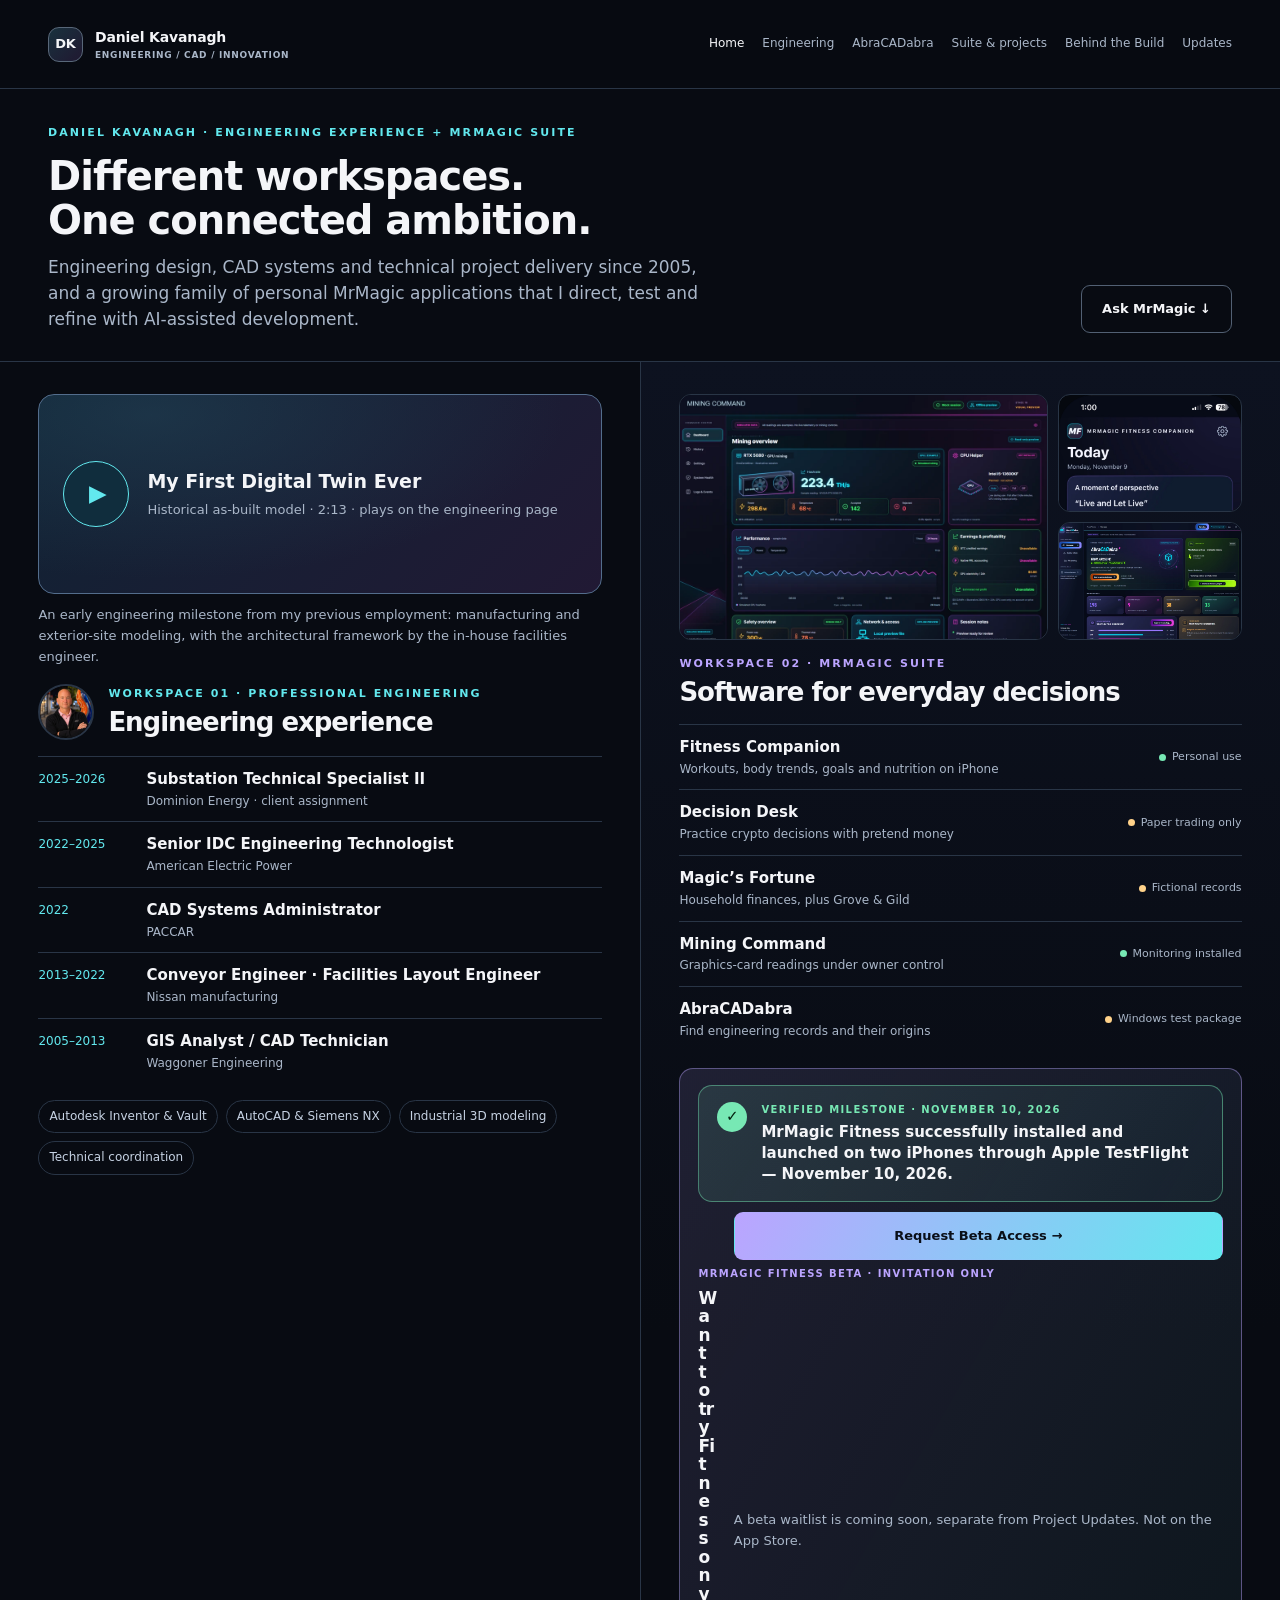
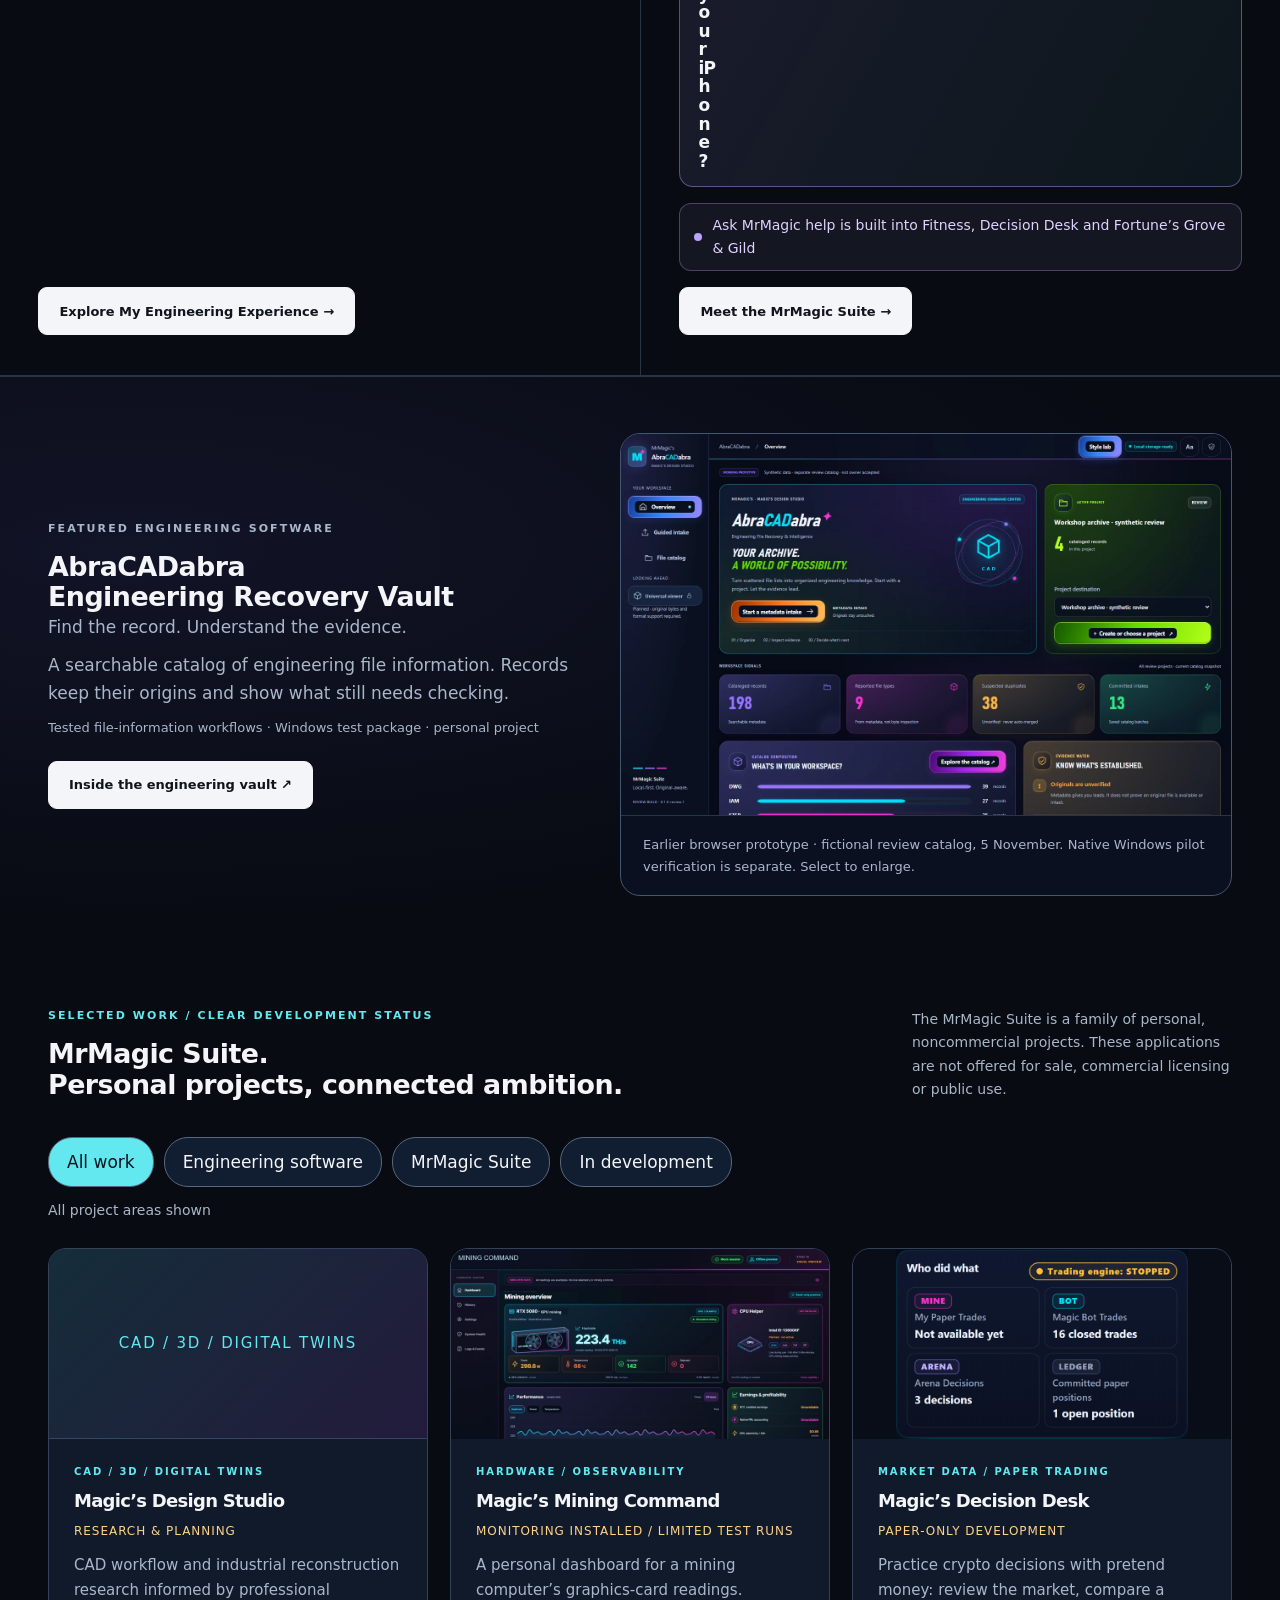
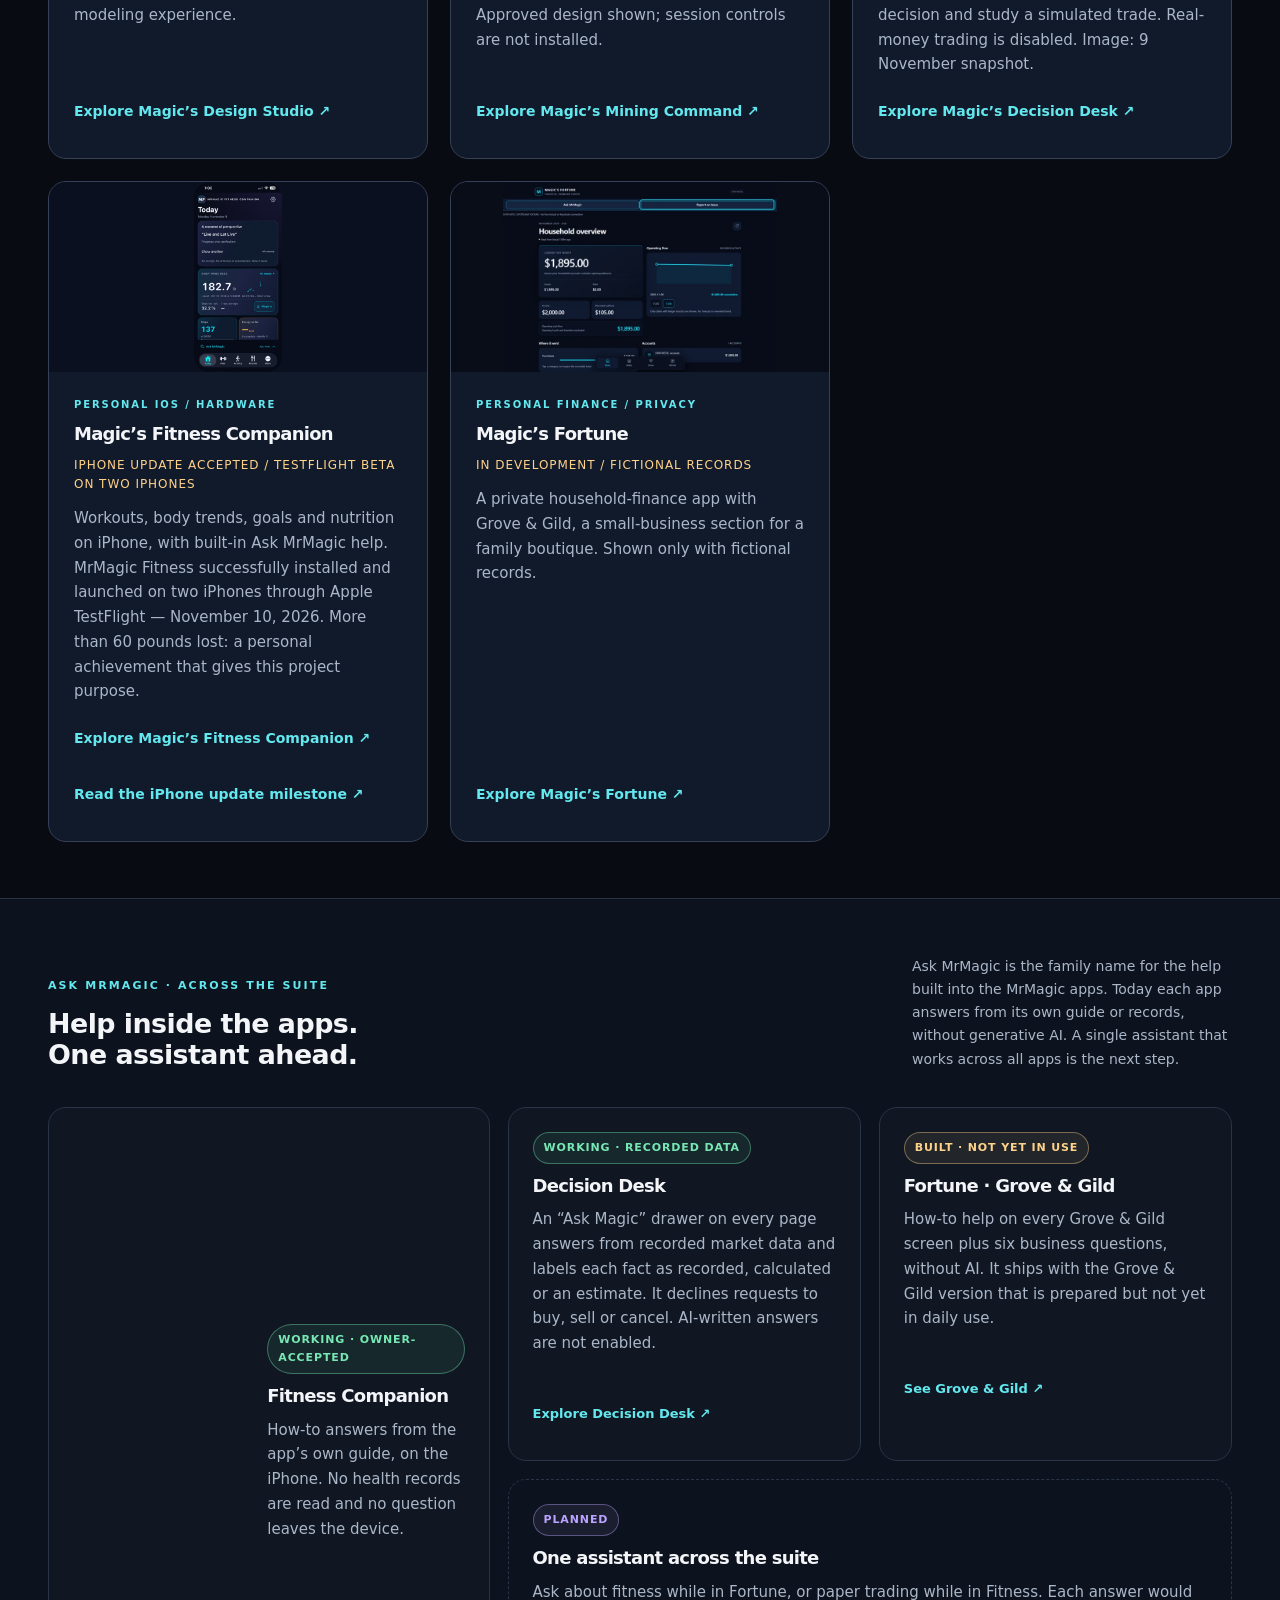
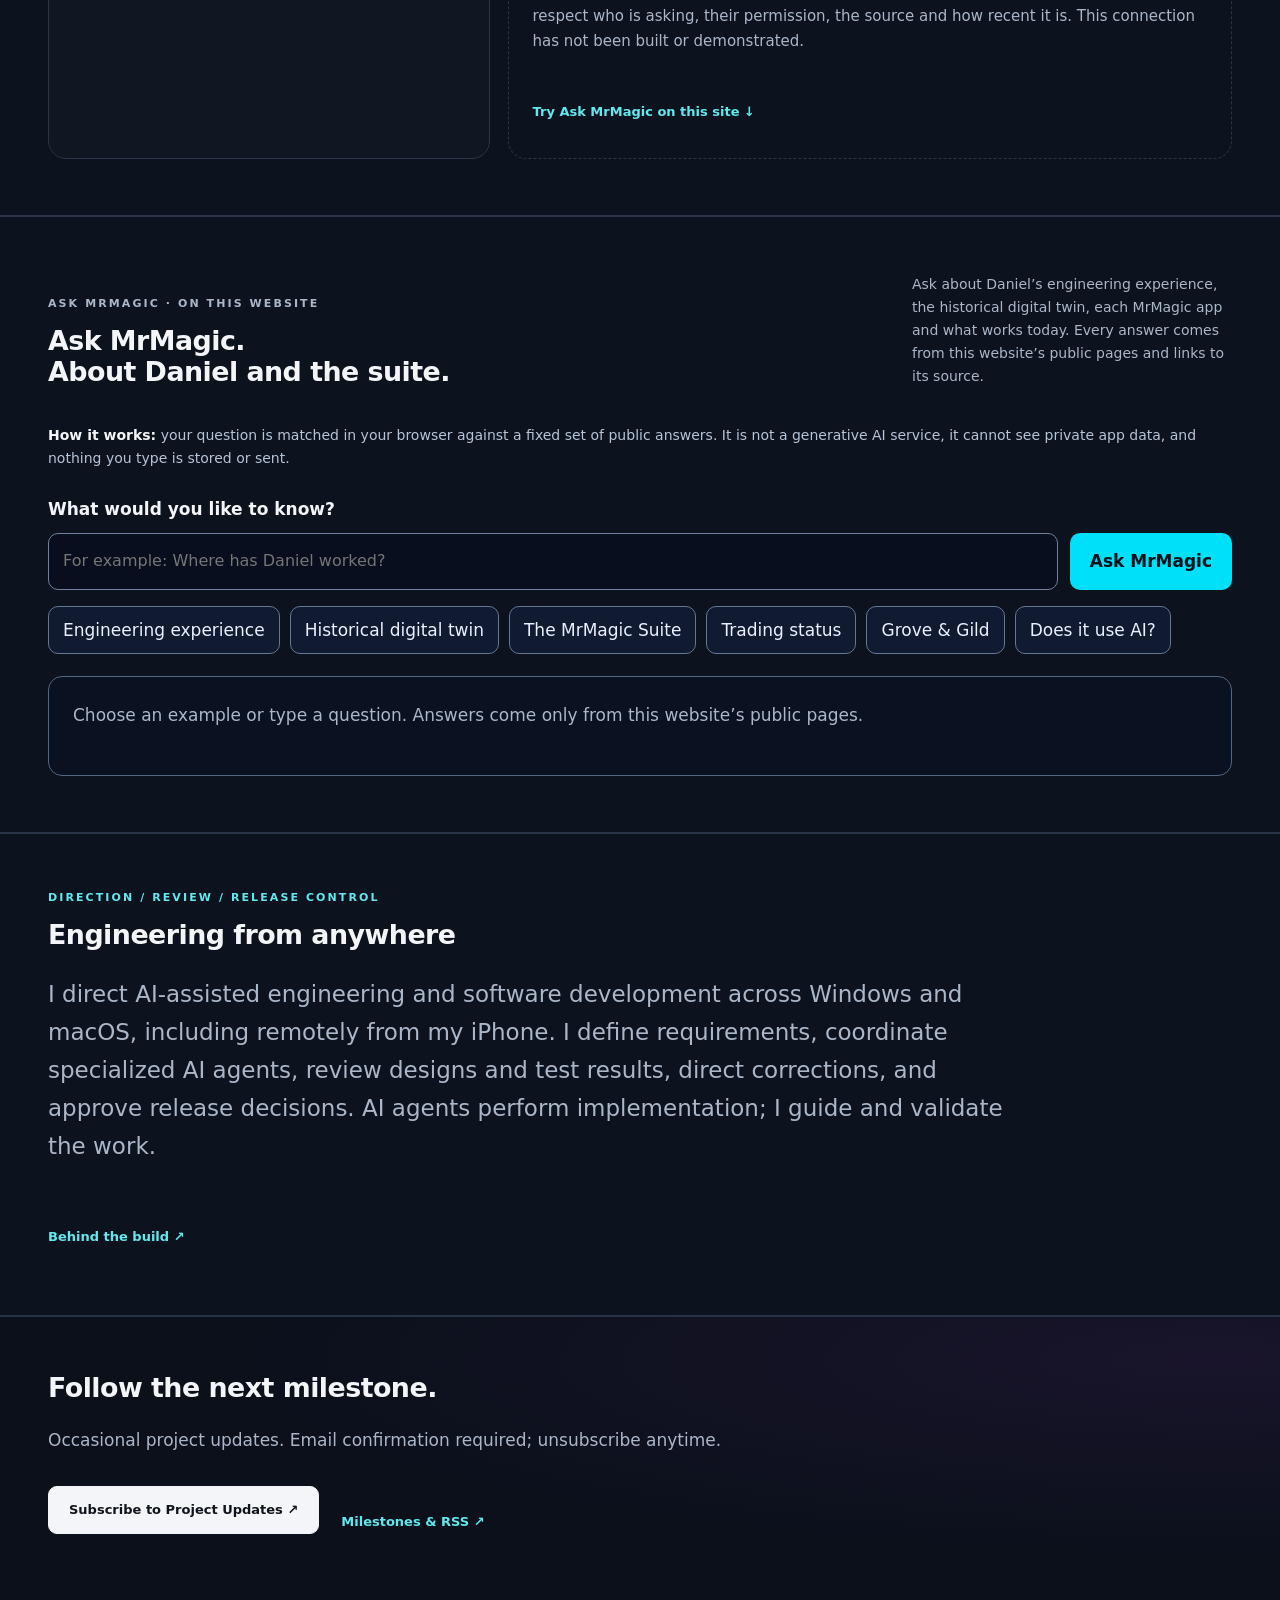
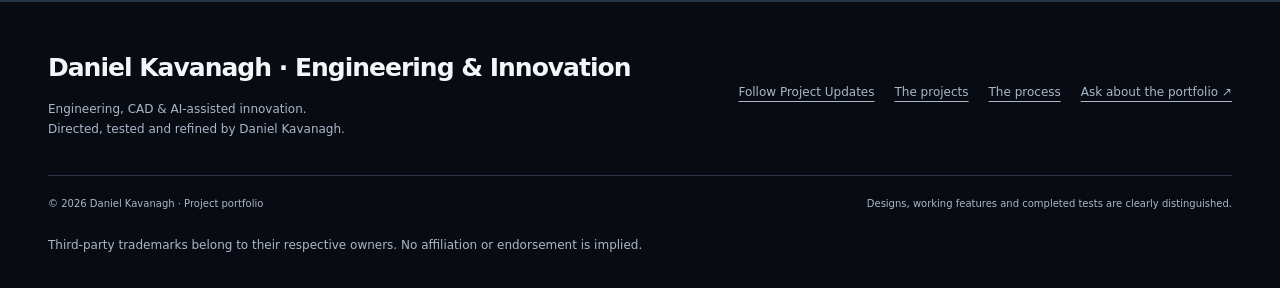
==== commit c4ec55df: "Publish owner-authorized Concept C portfolio and TestFlight milestone Owner authorization: final web" ====
--- a/site/index.html
+++ b/site/index.html
@@ -1 +1,8 @@
-<!doctype html><html lang="en"><head><meta charset="utf-8"><meta name="viewport" content="width=device-width,initial-scale=1"><meta name="referrer" content="no-referrer"><meta http-equiv="Content-Security-Policy" content="default-src 'self'; img-src 'self' data:; script-src 'self'; style-src 'self'; font-src 'self'; connect-src 'none'; object-src 'none'; base-uri 'none'; form-action 'none'"><title>THREE PROJECTS. ONE BUILDER. | Daniel Kavanagh</title><meta name="description" content="Daniel Kavanagh’s AI-assisted software, hardware integration and automation portfolio: mining observability, paper-trading decisions and native iOS fitness."><meta property="og:type" content="website"><meta property="og:title" content="THREE PROJECTS. ONE BUILDER."><meta property="og:description" content="Daniel Kavanagh’s AI-assisted software, hardware integration and automation portfolio: mining observability, paper-trading decisions and native iOS fitness."><meta property="og:image" content="https://danielkavanagh2021-lgtm.github.io/three-projects-one-builder/assets/images/social-card.png"><meta property="og:image:width" content="1200"><meta property="og:image:height" content="630"><meta name="twitter:card" content="summary_large_image"><link rel="icon" href="assets/favicon.svg" type="image/svg+xml"><link rel="stylesheet" href="assets/site.css"><script src="assets/site.js" defer></script><link rel="stylesheet" href="assets/follow.css"><link rel="alternate" type="application/rss+xml" title="Three Projects. One Builder. milestones" href="feed.xml"><script src="assets/follow.js" defer></script><link rel="canonical" href="https://danielkavanagh2021-lgtm.github.io/three-projects-one-builder/"><meta property="og:url" content="https://danielkavanagh2021-lgtm.github.io/three-projects-one-builder/"><link rel="stylesheet" href="assets/suite.css"><script src="assets/suite.js" defer></script></head><body class="cyan"><a class="skip" href="#main">Skip to content</a><header class="site-header"><div class="wrap header-inner"><a class="brand" href="index.html" aria-label="Daniel Kavanagh portfolio home"><span class="brand-mark" aria-hidden="true">DK</span><span>Daniel Kavanagh<small>MRMAGIC SUITE / SELECTED WORK</small></span></a><button class="menu-toggle" type="button" aria-controls="primary-nav" aria-expanded="false" hidden>Menu <span aria-hidden="true">☰</span></button><nav class="nav" id="primary-nav" aria-label="Primary"><a href="index.html" aria-current="page">Home</a><a href="big-poppa.html">Mining</a><a href="magics-decision-desk.html">Trading</a><a href="formula-none-fitness.html">Fitness</a><a href="behind-the-build.html">Behind the Build</a><a href="updates.html">Follow</a><a href="updates.html#future-development">What’s Next</a></nav></div></header><div class="wrap preview-line"><b>PORTFOLIO / PROJECT UPDATES</b> · Reviewed project checkpoints</div><noscript><p class="no-script">All pages, images and downloads work without JavaScript. Image links open full resolution.</p></noscript><main id="main" tabindex="-1"><section class="hero"><div class="wrap"><div class="hero-grid"><div class="hero-copy"><p class="eyebrow">DANIEL KAVANAGH <span>/ THE MRMAGIC SUITE</span></p><h1 class="home-title">THREE PROJECTS.<br><span class="quiet">ONE BUILDER.</span></h1><p class="subtitle">AI-Assisted Software Development, Hardware Integration &amp; Automation</p><p class="intro">I turn personal problems into software projects—and use AI to help build, test and refine them. Meet the MrMagic Suite: three existing projects, with a fourth direction taking shape.</p><div class="actions"><a class="button" href="#projects">Explore the projects <span class="arrow" aria-hidden="true">↗</span></a><a class="button secondary" href="behind-the-build.html">Behind the build <span class="arrow" aria-hidden="true">↗</span></a></div></div><div class="hero-phones" aria-label="Actual project visuals"><div class="phone-frame"><img src="assets/images/big-phone-thumb.webp" alt="Big Poppa approved phone design; simulated mining data" width="390" height="844" loading="eager" decoding="sync" class="" fetchpriority="high"></div><div class="phone-frame"><img src="assets/images/magic-desk-phone-thumb.webp" alt="Magic’s My Paper Desk phone interface; explicit synthetic test account" width="393" height="850" loading="eager" decoding="sync" class="" fetchpriority="high"></div><div class="phone-frame"><img src="assets/images/m1-populated-top-thumb.webp" alt="Formula None Today M1 actual Simulator screenshot with fictional data" width="392" height="850" loading="eager" decoding="sync" class="" fetchpriority="high"></div><div class="phone-notes"><span>MINING · APPROVED DESIGN</span><span>PAPER · DEVELOPMENT UI</span><span>FITNESS · SIMULATOR</span></div></div></div><div class="intro-strip"><div><strong>Software that meets the physical world.</strong><span>GPU monitoring, a smart scale and a watch companion.</span></div><div><strong>Decisions with an evidence trail.</strong><span>Source-aware data, simulation and recoverable records.</span></div><div><strong>Built with AI. Refined with judgment.</strong><span>Clear scope, direct review and honest validation.</span></div></div></div></section><section class="section suite-intro" id="magic-suite"><div class="wrap"><div class="section-heading"><div><p class="eyebrow">A SHARED IDENTITY / DISTINCT PROJECTS</p><h2>MrMagic Suite — Personal Projects. Real Problems. AI-Assisted Solutions.</h2></div><p>Three established personal projects. One new direction in CAD. A consistent software family, with each application’s history and development status kept clear.</p></div><div class="suite-family"><a href="big-poppa.html"><span class="suite-number">01 / MINING</span><h3>Magic’s Mining Command</h3><p>Formerly Big Poppa Mining Command Center.</p><span class="text-link">Explore the project ↗</span></a><a href="magics-decision-desk.html"><span class="suite-number">02 / TRADING</span><h3>Magic’s Decision Desk</h3><p>The existing name. Paper-trading and decision-analysis work.</p><span class="text-link">Explore the project ↗</span></a><a href="formula-none-fitness.html"><span class="suite-number">03 / FITNESS</span><h3>Magic’s Fitness Companion</h3><p>Formerly Formula None Fitness.</p><span class="text-link">Explore the project ↗</span></a><a href="#design-studio"><span class="suite-number">04 / EARLY DEVELOPMENT</span><h3>Magic’s Design Studio</h3><p>CAD &amp; 3D Modeling Automation. Planning and research.</p><span class="text-link">See the direction ↗</span></a></div><p class="suite-note">These applications are personal, noncommercial projects I develop to solve problems in my own life and demonstrate my skills using AI-assisted development tools. They are not offered for sale, commercial licensing or public use. This publicly accessible website is my professional portfolio.</p><p class="suite-note">The family name expresses a shared direction. It does not mean the applications are already connected or distributed together. Original screenshots and reviewed PDFs retain their historical names.</p><div class="suite-jump"><a href="#ask-magic">Ask MrMagic · planned</a><a href="#design-studio">Design Studio · early development</a><a href="updates.html#future-development">What’s next ↗</a></div></div></section><section class="section" id="projects"><div class="wrap"><div class="section-heading"><div><p class="eyebrow">THE BODY OF WORK</p><h2>Three different problems.<br>One engineering mindset.</h2></div><p>Each project reaches beyond its interface into data, runtime behavior or consumer hardware.</p></div><article class="project-row cyan reveal"><a class="project-art" href="big-poppa.html" aria-label="Explore Magic’s Mining Command"><img src="assets/images/big-dashboard-thumb.webp" alt="Stage 1B · approved simulated interface" width="900" height="718" loading="eager" decoding="sync" class=""></a><div class="project-copy"><p class="eyebrow">01 / OBSERVABILITY / AUTOMATION</p><h3>Magic’s Mining Command</h3><p class="legacy-name">Formerly Big Poppa Mining Command Center.</p><p>A custom environment for understanding GPU performance, monitoring a mining workload and keeping operational authority deliberate.</p><div class="tags"><span>Python</span><span>React + TypeScript</span><span>GPU telemetry</span><span>Windows runtime</span></div><a class="text-link" href="big-poppa.html">Explore the project <span aria-hidden="true">↗</span></a></div></article><article class="project-row magenta reveal"><a class="project-art" href="magics-decision-desk.html" aria-label="Explore Magic’s Decision Desk"><img src="assets/images/magic-home-thumb.webp" alt="Premium Concept C · development visual reference" width="900" height="562" loading="eager" decoding="sync" class=""></a><div class="project-copy"><p class="eyebrow">02 / MARKET DATA / DECISION SYSTEMS</p><h3>Magic’s Decision Desk</h3><p>A paper-only cryptocurrency application that explores the complete path from public market observations to evaluation, modeled execution and review.</p><div class="tags"><span>Python</span><span>TypeScript</span><span>Public Coinbase data</span><span>Journaled paper accounts</span></div><a class="text-link" href="magics-decision-desk.html">Explore the project <span aria-hidden="true">↗</span></a></div></article><article class="project-row violet reveal"><a class="project-art" href="formula-none-fitness.html" aria-label="Explore Magic’s Fitness Companion"><div class="phone-pair"><img src="assets/images/m1-populated-top-thumb.webp" alt="Actual Today M1 in Simulator with fictional data" width="392" height="850" loading="eager" decoding="sync" class=""><img src="assets/images/fitness-workouts-thumb.webp" alt="Approved static Fusion Workouts design" width="379" height="850" loading="eager" decoding="sync" class=""></div></a><div class="project-copy"><p class="eyebrow">03 / NATIVE iOS / CONSUMER HARDWARE</p><h3>Magic’s Fitness Companion</h3><p class="legacy-name">Formerly Formula None Fitness.</p><p>A native iOS fitness project bringing workouts, activity, body trends, goals and nutrition together—and investigating the consumer devices behind the data.</p><div class="tags"><span>SwiftUI + SwiftData</span><span>HealthKit reads</span><span>CoreBluetooth</span><span>Zepp OS</span></div><a class="text-link" href="formula-none-fitness.html">Explore the project <span aria-hidden="true">↗</span></a></div></article></div></section><section class="section tinted"><div class="wrap"><div class="section-heading"><div><p class="eyebrow">SELECTED ENGINEERING</p><h2>The interesting work<br>is beneath the surface.</h2></div></div><div class="three-col"><article class="insight cyan"><span class="index">01 / MINING</span><h3>Validate the shutdown, too.</h3><p>A dated, attended GPU trial recorded performance, confirmed process shutdown and independently checked power-limit restoration. The dashboard is only one layer.</p></article><article class="insight magenta"><span class="index">02 / PAPER TRADING</span><h3>Record what actually happened.</h3><p>A journal distinguishes an intention from a modeled fill, refusal or interrupted result. Recovery and account separation matter as much as the chart.</p></article><article class="insight violet"><span class="index">03 / HARDWARE</span><h3>Decode the meaning, not just the bytes.</h3><p>Scale profiles, packet assembly, calorie-counter timing and missing data are correctness problems. Hardware acceptance stays separate from source-code evidence.</p></article></div></div></section><section class="section"><div class="wrap editorial"><div><div class="section-heading"><div><p class="eyebrow">THE BUILDER’S ROLE</p><h2>I direct the work.<br>AI accelerates the iteration.</h2></div></div><p>I direct, coordinate, test and manage development: I define the problems, review results and decide what to accept or refine. AI tools perform code generation and assist with research, documentation and test preparation. The portfolio distinguishes my decisions and validation from work performed by those tools.</p><a class="text-link" href="behind-the-build.html">See how I build <span aria-hidden="true">↗</span></a></div><div class="process-line"><article><h3>01 · Make the problem concrete</h3><p>Start with a real workflow and an explicit boundary.</p></article><article><h3>02 · Build something reviewable</h3><p>Use source, approved visuals and isolated tests to inspect the result.</p></article><article><h3>03 · Investigate what fails</h3><p>Keep failures visible. Correct the implementation or narrow the claim.</p></article><article><h3>04 · Advance deliberately</h3><p>A visual approval, a Simulator pass and a production release are different milestones.</p></article></div></div></section><section class="section tinted" id="downloads"><div class="wrap"><div class="section-heading"><div><p class="eyebrow">TAKE THE STORY WITH YOU</p><h2>Four introductions.<br>One page each.</h2></div><p>Illustrated PDFs for quick reading, sharing or printing. Reviewed project summaries. These unchanged PDFs retain their original project names.</p></div><div class="download-grid"><article class="download-card cyan"><span class="doc-icon">01 / PROJECT HANDOUT</span><h3>Magic’s Mining Command</h3><p>One-page introduction to GPU monitoring and mining safety.</p><a href="assets/downloads/07-Big-Poppa-One-Page.pdf" download>Download PDF · 0.1 MB <span aria-hidden="true">↓</span></a></article><article class="download-card magenta"><span class="doc-icon">02 / PROJECT HANDOUT</span><h3>Magic’s Decision Desk</h3><p>One-page introduction to public data and paper decisions.</p><a href="assets/downloads/08-Magics-Decision-Desk-One-Page.pdf" download>Download PDF · 0.2 MB <span aria-hidden="true">↓</span></a></article><article class="download-card violet"><span class="doc-icon">03 / PROJECT HANDOUT</span><h3>Magic’s Fitness Companion</h3><p>One-page introduction to native fitness and hardware work.</p><a href="assets/downloads/09-Formula-None-Fitness-One-Page.pdf" download>Download PDF · 0.1 MB <span aria-hidden="true">↓</span></a></article><article class="download-card cyan"><span class="doc-icon">THE COLLECTION</span><h3>Three Projects. One Builder.</h3><p>The complete story in a single illustrated page.</p><a href="assets/downloads/10-Three-Projects-One-Page.pdf" download>Download PDF · 0.1 MB <span aria-hidden="true">↓</span></a></article></div><p class="fineprint">Project pages also include the three six-page showcases. Full technical guides, editable files, private records and the complete private collection are excluded from this website.</p></div></section><section class="section follow-section" id="follow"><div class="wrap"><div class="section-heading"><div><p class="eyebrow">FOLLOW THE WORK</p><h2>Three projects.<br/>The next chapter.</h2></div><p>Meaningful progress, with the evidence and limits intact. Follow Mining, Trading and Fitness as the work develops.</p></div><div class="follow-grid"><article class="email-preview email-coming-soon"><span class="review-badge">OCCASIONAL PROJECT UPDATES</span><h3>Subscribe to Project Updates</h3><p>Occasional updates about completed personal development milestones and portfolio improvements.</p><div class="coming-soon-message"><a class="button" href="https://mrmagic-suite.kit.com/54c425d3c2" rel="noreferrer">Subscribe to Project Updates <span aria-hidden="true">↗</span></a></div><p class="fineprint">Signup is hosted by Kit. Email confirmation is required. No spam. Unsubscribe anytime. No email addresses are collected by this portfolio website.</p></article><aside class="rss-panel"><span class="rss-icon" aria-hidden="true">RSS</span><p class="eyebrow">YOUR READER. YOUR CHOICE.</p><h3>Follow by RSS.<br/>No email needed.</h3><p>Choose every milestone or just the projects you care about. Remove a feed from your reader whenever you want.</p><a class="button" href="feed.xml">Follow all projects by RSS <span aria-hidden="true">↗</span></a><div class="rss-interests"><a href="feed-mining.xml">Mining RSS ↗</a><a href="feed-trading.xml">Trading RSS ↗</a><a href="feed-fitness.xml">Fitness RSS ↗</a></div><p class="fineprint">Follow reviewed project announcements in <a href="feed.xml">the all-project feed</a> or choose a project above. Mining and Fitness feeds are currently empty.</p></aside></div></div></section><section class="section tinted"><div class="wrap"><p class="eyebrow">LATEST MILESTONES</p><h2>The work keeps moving.</h2><div class="milestone-timeline" id="milestone-timeline"><article class="milestone milestone-featured" data-project="trading"><div class="milestone-meta"><span>TRADING · M7 / M7f</span><time datetime="2026-11-03">3 NOV 2026 · EVIDENCE CHECKPOINT</time></div><h3>From simulated sign-in to real-device validation</h3><p>M7’s recorded 12-step real-device plan passed with iPhone Face ID and Windows Hello, and 14 simulated unauthorized requests were refused. M7f adds development hardening: 448 tests run, suite OK with one skipped, plus 31/31 simulated browser checks. Production authentication is NOT DEPLOYED. Trading is DISABLED.</p><p class="milestone-status">Production authentication <strong>NOT DEPLOYED</strong> · Trading <strong>DISABLED</strong></p><a class="text-link" href="updates.html#trading-m7-real-device-auth-hardening">Read the milestone <span aria-hidden="true">↗</span></a></article></div><p><a class="text-link" href="updates.html#latest">See the milestone timeline ↗</a></p></div></section><section class="closing"><div class="wrap"><p class="eyebrow">THREE PROJECTS. ONE BUILDER.</p><h2>Good tools can accelerate the build.<br>Judgment makes it worth showing.</h2><p>Explore the interfaces. Follow the engineering. See exactly what is implemented, what was tested and what comes next.</p></div></section><section class="section ask-magic" id="ask-magic" aria-labelledby="ask-title"><div class="wrap"><div class="ask-grid"><div><p class="eyebrow">ASK MRMAGIC / PLANNED · NOT DEPLOYED</p><h2 id="ask-title">Less searching.<br><span>More doing.</span></h2><p class="lead">A shared, non-generative question interface grounded in authorized, verified data.</p><p>The long-term goal: ask supported mining, trading or fitness questions from whichever Magic application you are using. Factual answers would come from approved data sources, with their source, timestamp and freshness clearly identified.</p><p class="suite-note">This is a future-development concept. There is no completed cross-application bridge or working Ask MrMagic implementation being announced.</p></div><div class="question-concept" aria-label="Illustrative Ask MrMagic interface, not functional"><div class="concept-top"><strong>Ask MrMagic</strong><span>PLANNED INTERFACE</span></div><p class="concept-label">EXAMPLE SUPPORTED QUESTION · PROPOSED</p><p class="example-question">“What is the current mining hashrate?”</p><div class="answer-concept"><span>MINING STATUS CARD · CONCEPT</span><strong>Data unavailable</strong><p>No live source is connected to this illustration.</p><dl><div><dt>Source</dt><dd>Not connected</dd></div><div><dt>Timestamp</dt><dd>Unavailable</dd></div><div><dt>Freshness</dt><dd>Cannot be assessed</dd></div></dl></div><div class="help-concept"><code>/help</code><p>Planned: show supported questions and explain unavailable data.</p></div><p class="fineprint">Static illustration only. No question is submitted, no data is retrieved and no application is connected.</p></div></div><div class="ask-principles"><article><span>01</span><h3>Supported questions.</h3><p>A defined question set and consistent /help examples. Unsupported requests should be identified clearly.</p></article><article><span>02</span><h3>Evidence with the answer.</h3><p>Planned source identification, timestamps, stale-data warnings and explicit unavailable states. No invented information.</p></article><article><span>03</span><h3>Read-only by design.</h3><p>Proposed private access boundaries and reuse of authorized read-only services. Minimal overhead is a design goal, not a measured result.</p></article></div><p class="suite-note">Ask MrMagic is not a generative AI chatbot or autonomous agent. Any future implementation needs authorization, freshness, accuracy and resource-use testing before operational use.</p></div></section><section class="section studio-section" id="design-studio" aria-labelledby="studio-title"><div class="wrap"><div class="studio-grid"><div><p class="eyebrow">04 / EARLY DEVELOPMENT · PLANNING &amp; RESEARCH</p><h2 id="studio-title">Magic’s<br>Design Studio</h2><p class="studio-subtitle">CAD &amp; 3D Modeling Automation</p><p class="lead">Make repeatable design work easier to inspect, verify and control.</p><p>The proposed direction combines AI-assisted CAD workflows, repeatable modeling operations and design verification, with human review before consequential changes. Engineering productivity is the goal; a released CAD application is not being claimed.</p><p class="suite-note">Existing planning and a shared development playbook inform the direction. They do not establish an implemented converter, model-generation workflow or finished product.</p></div><div class="studio-flow" aria-label="Proposed CAD workflow, not implemented"><p class="eyebrow">PROPOSED WORKFLOW / HUMAN CONTROL</p><ol><li><span>01</span><div><h3>Define the operation</h3><p>Confirm the source, reuse rights, units and intended result.</p></div></li><li><span>02</span><div><h3>Automate repeatable work</h3><p>Plan bounded modeling tasks with cancellation and recovery.</p></div></li><li><span>03</span><div><h3>Check the design</h3><p>Verify geometry, dimensions and export behavior using appropriate tests.</p></div></li><li><span>04</span><div><h3>Review before acceptance</h3><p>A person decides what is accepted. Changes require renewed review.</p></div></li></ol><p class="fineprint">Planning diagram—not a CAD model, application screenshot or completed automation.</p></div></div><div class="studio-bottom"><p><strong>First implementation work still ahead:</strong> confirm the CAD host and supported formats, then test small synthetic geometry, validation and recovery.</p><a class="text-link" href="updates.html#future-development">Follow the future-development roadmap ↗</a></div></div></section></main><footer class="site-footer"><div class="wrap"><div class="footer-top"><div><strong>Three projects. One builder.</strong><p>AI-assisted software development, hardware integration & automation.<br>Directed, tested and refined by Daniel Kavanagh.</p></div><nav class="footer-nav" aria-label="Footer"><a href="updates.html">Follow Project Updates</a><a href="index.html#projects">The projects</a><a href="behind-the-build.html">The process</a><a href="index.html#downloads">The handouts</a></nav></div><div class="footer-bottom"><span>© 2026 Daniel Kavanagh · Project portfolio</span><span>Appearance, implementation and operational validation are labeled separately.</span></div><p class="fineprint">Third-party trademarks belong to their respective owners. No affiliation or endorsement is implied.</p></div></footer><dialog id="image-viewer" aria-label="Screenshot viewer" aria-describedby="viewer-caption"><div class="viewer-toolbar"><button type="button" class="viewer-prev" aria-label="Previous screenshot">←</button><button type="button" class="viewer-next" aria-label="Next screenshot">→</button><span id="viewer-position" aria-live="polite"></span><button type="button" class="viewer-close" aria-label="Close screenshot viewer">Close ×</button></div><img class="viewer-image" alt=""><p class="viewer-caption" id="viewer-caption"></p><a class="original-link" href="assets/images/social-card.png" target="_blank" rel="noopener">Open full-resolution image ↗</a></dialog></body></html>+<!doctype html>
+<html lang="en"><head><meta charset="utf-8"><meta name="viewport" content="width=device-width,initial-scale=1"><meta name="referrer" content="no-referrer"><meta http-equiv="Content-Security-Policy" content="default-src &#x27;self&#x27;; img-src &#x27;self&#x27; data:; script-src &#x27;self&#x27;; style-src &#x27;self&#x27;; font-src &#x27;self&#x27;; connect-src &#x27;none&#x27;; object-src &#x27;none&#x27;; base-uri &#x27;none&#x27;; form-action &#x27;none&#x27;"><title>Engineering, CAD &amp; AI-Assisted Innovation | Daniel Kavanagh</title><meta name="description" content="Daniel Kavanagh’s engineering career, CAD systems work and personal AI-assisted software portfolio."><meta property="og:type" content="website"><meta property="og:title" content="Engineering, CAD &amp; AI-Assisted Innovation"><meta property="og:description" content="Daniel Kavanagh’s engineering career, CAD systems work and personal AI-assisted software portfolio."><meta property="og:image" content="https://danielkavanagh2021-lgtm.github.io/three-projects-one-builder/assets/images/engineering-social.png"><meta property="og:image:width" content="1200"><meta property="og:image:height" content="630"><meta name="twitter:card" content="summary_large_image"><link rel="icon" href="assets/favicon.svg" type="image/svg+xml"><link rel="stylesheet" href="assets/site.css"><script src="assets/site.js" defer=""></script><link rel="stylesheet" href="assets/follow.css"><link rel="alternate" type="application/rss+xml" title="Daniel Kavanagh project milestones" href="feed.xml"><script src="assets/follow.js" defer=""></script><link rel="canonical" href="https://danielkavanagh2021-lgtm.github.io/three-projects-one-builder/"><meta property="og:url" content="https://danielkavanagh2021-lgtm.github.io/three-projects-one-builder/"><link rel="stylesheet" href="assets/suite.css"><script src="assets/suite.js" defer=""></script><link rel="stylesheet" href="assets/engineering.css"><script src="assets/engineering.js" defer=""></script><link rel="stylesheet" href="assets/refinement.css"><link rel="stylesheet" href="assets/lead.css"><link rel="stylesheet" href="assets/spacing.css"><link rel="stylesheet" href="assets/concept-c.css"><script src="assets/ask-site.js" defer=""></script></head><body class="cyan concept-c"><a class="skip" href="#main">Skip to content</a><header class="site-header"><div class="wrap header-inner"><a class="brand" href="index.html" aria-label="Daniel Kavanagh portfolio home"><span class="brand-mark" aria-hidden="true">DK</span><span>Daniel Kavanagh<small>ENGINEERING / CAD / INNOVATION</small></span></a><button class="menu-toggle" type="button" aria-controls="primary-nav" aria-expanded="false" hidden="">Menu <span aria-hidden="true">☰</span></button><nav class="nav" id="primary-nav" aria-label="Primary"><a href="index.html" aria-current="page">Home</a><a href="engineering.html">Engineering</a><a href="abracadabra.html">AbraCADabra</a><a href="index.html#projects">Suite &amp; projects</a><a href="behind-the-build.html">Behind the Build</a><a href="updates.html">Updates</a></nav></div></header><noscript><p class="no-script">Pages and images remain available without JavaScript. Select an image to see it at full size.</p></noscript><main id="main" tabindex="-1"><section class="cc-band" id="overview"><div class="wrap"><div class="cc-band-in"><div><p class="eyebrow">DANIEL KAVANAGH · ENGINEERING EXPERIENCE + MRMAGIC SUITE</p><h1 class="cc-title">Different workspaces. One connected ambition.</h1><p class="cc-intro">Engineering design, CAD systems and technical project delivery since 2005, and a growing family of personal MrMagic applications that I direct, test and refine with AI-assisted development.</p></div><div class="cc-band-cta"><a class="button secondary" href="#ask-site">Ask MrMagic ↓</a></div></div><nav class="cc-seg" aria-label="Jump to a workspace"><a href="#workspace-engineering">Engineering</a><a href="#suite-door">Software</a></nav></div></section>
+<div class="cc-split"><section class="cc-panel" id="workspace-engineering" aria-labelledby="door-engineering"><a class="cc-video" href="engineering.html#historical-modeling" aria-label="View My First Digital Twin Ever and contribution credits"><span class="video-play-icon" aria-hidden="true">▶</span><span><strong>My First Digital Twin Ever</strong><small>Historical as-built model · 2:13 · plays on the engineering page</small></span></a><p class="cc-caption">An early engineering milestone from my previous employment: manufacturing and exterior-site modeling, with the architectural framework by the in-house facilities engineer.</p><div class="cc-head"><img src="assets/images/daniel-portrait.webp" alt="Daniel Kavanagh" width="1254" height="1254" fetchpriority="high"><div><p class="eyebrow">WORKSPACE 01 · PROFESSIONAL ENGINEERING</p><h2 id="door-engineering">Engineering experience</h2></div></div><ol class="cc-roles" aria-label="Selected professional roles"><li><time>2025–2026</time><span><strong>Substation Technical Specialist II</strong><small>Dominion Energy · client assignment</small></span></li><li><time>2022–2025</time><span><strong>Senior IDC Engineering Technologist</strong><small>American Electric Power</small></span></li><li><time>2022</time><span><strong>CAD Systems Administrator</strong><small>PACCAR</small></span></li><li><time>2013–2022</time><span><strong>Conveyor Engineer · Facilities Layout Engineer</strong><small>Nissan manufacturing</small></span></li><li><time>2005–2013</time><span><strong>GIS Analyst / CAD Technician</strong><small>Waggoner Engineering</small></span></li></ol><div class="cc-chips"><span>Autodesk Inventor &amp; Vault</span><span>AutoCAD &amp; Siemens NX</span><span>Industrial 3D modeling</span><span>Technical coordination</span></div><a class="button door-cta" href="engineering.html#experience">Explore My Engineering Experience →</a></section><section class="cc-panel cc-suite" id="suite-door" tabindex="-1" aria-labelledby="door-suite"><div class="cc-collage"><a href="big-poppa.html"><img src="assets/images/big-dashboard-thumb.webp" alt="Mining Command: approved dashboard design with example readings" width="900" height="560" loading="eager"></a><a href="formula-none-fitness.html"><img src="assets/images/fitness-current-today-thumb.webp" alt="Fitness Companion Today screen on iPhone" width="600" height="1300" loading="eager"></a><a href="abracadabra.html"><img src="assets/images/vault-overview.webp" alt="AbraCADabra with fictional records" width="1440" height="900" loading="eager"></a></div><div><p class="eyebrow">WORKSPACE 02 · MRMAGIC SUITE</p><h2 id="door-suite">Software for everyday decisions</h2></div><ul class="cc-apps"><li><a href="formula-none-fitness.html"><span><strong>Fitness Companion</strong><small>Workouts, body trends, goals and nutrition on iPhone</small></span><span class="cc-st"><i class="cc-dot ok" aria-hidden="true"></i>Personal use</span></a></li><li><a href="magics-decision-desk.html"><span><strong>Decision Desk</strong><small>Practice crypto decisions with pretend money</small></span><span class="cc-st"><i class="cc-dot" aria-hidden="true"></i>Paper trading only</span></a></li><li><a href="magics-fortune.html"><span><strong>Magic’s Fortune</strong><small>Household finances, plus Grove &amp; Gild</small></span><span class="cc-st"><i class="cc-dot" aria-hidden="true"></i>Fictional records</span></a></li><li><a href="big-poppa.html"><span><strong>Mining Command</strong><small>Graphics-card readings under owner control</small></span><span class="cc-st"><i class="cc-dot ok" aria-hidden="true"></i>Monitoring installed</span></a></li><li><a href="abracadabra.html"><span><strong>AbraCADabra</strong><small>Find engineering records and their origins</small></span><span class="cc-st"><i class="cc-dot" aria-hidden="true"></i>Windows test package</span></a></li></ul><aside class="cc-beta-invite" aria-labelledby="beta-invite-title"><div class="cc-milestone"><span class="cc-mark" aria-hidden="true">✓</span><div><small>VERIFIED MILESTONE · NOVEMBER 10, 2026</small><p>MrMagic Fitness successfully installed and launched on two iPhones through Apple TestFlight — November 10, 2026.</p></div></div><span class="cc-new">MRMAGIC FITNESS BETA · INVITATION ONLY</span><h3 id="beta-invite-title">Want to try Fitness on your iPhone?</h3><p>A beta waitlist is coming soon, separate from Project Updates. Not on the App Store.</p><a class="button cc-beta-cta" href="formula-none-fitness.html#beta">Request Beta Access →</a></aside><p class="ask-chip"><span aria-hidden="true"></span>Ask MrMagic help is built into Fitness, Decision Desk and Fortune’s Grove &amp; Gild</p><div class="actions"><a class="button" href="#projects">Meet the MrMagic Suite →</a></div></section></div>
+<section class="section feature-vault"><div class="wrap cc-duo"><div class="cc-duo-text"><p class="eyebrow">FEATURED ENGINEERING SOFTWARE</p><h2>AbraCADabra<br><span class="quiet">Engineering Recovery Vault</span></h2><p class="lead">Find the record. Understand the evidence.</p><p>A searchable catalog of engineering file information. Records keep their origins and show what still needs checking.</p><p class="snapshot-date">Tested file-information workflows · Windows test package · personal project</p><div class="actions"><a class="button" href="abracadabra.html">Inside the engineering vault ↗</a></div></div><figure class="wide-evidence cc-duo-media"><a href="assets/images/vault-overview.webp" data-lightbox="vault" data-caption="Actual application interface with fictional records, shown in a browser; Windows desktop testing is separate"><img src="assets/images/vault-overview.webp" alt="Actual AbraCADabra overview using a synthetic review catalog" width="1440" height="900" loading="lazy" decoding="async"></a><figcaption>Earlier browser prototype · fictional review catalog, 5 November. Native Windows pilot verification is separate. Select to enlarge.</figcaption></figure></div></section>
+<section class="section" id="projects"><div class="wrap"><div class="section-heading"><div><p class="eyebrow">SELECTED WORK / CLEAR DEVELOPMENT STATUS</p><h2>MrMagic Suite.<br>Personal projects, connected ambition.</h2></div><p>The MrMagic Suite is a family of personal, noncommercial projects. These applications are not offered for sale, commercial licensing or public use.</p></div><div class="project-controls" role="group" aria-label="Filter project areas"><button data-project-filter="all" aria-pressed="true">All work</button><button data-project-filter="engineering" aria-pressed="false">Engineering software</button><button data-project-filter="suite" aria-pressed="false">MrMagic Suite</button><button data-project-filter="development" aria-pressed="false">In development</button></div><p id="project-total" class="project-total" role="status">All project areas shown</p><div class="portfolio-grid"><article class="portfolio-card" data-project-category="engineering"><div class="card-blueprint" aria-hidden="true">CAD / 3D / DIGITAL TWINS</div><div class="card-body"><p class="eyebrow">CAD / 3D / DIGITAL TWINS</p><h3 id="design-studio">Magic’s Design Studio</h3><span class="status-label">RESEARCH &amp; PLANNING</span><p>CAD workflow and industrial reconstruction research informed by professional modeling experience.</p><a class="text-link" href="engineering.html#design-studio">Explore Magic’s Design Studio ↗</a></div></article><article class="portfolio-card" data-project-category="suite"><img class="card-image" src="assets/images/big-dashboard-thumb.webp" alt="Approved Stage 1B simulated mining dashboard design" width="900" height="560" loading="lazy"><div class="card-body"><p class="eyebrow">HARDWARE / OBSERVABILITY</p><h3>Magic’s Mining Command</h3><span class="status-label">MONITORING INSTALLED / LIMITED TEST RUNS</span><p>A personal dashboard for a mining computer’s graphics-card readings. Approved design shown; session controls are not installed.</p><a class="text-link" href="big-poppa.html">Explore Magic’s Mining Command ↗</a></div></article><article class="portfolio-card" data-project-category="suite"><img class="card-image current-shot" src="assets/images/trading-panel-phone-thumb.webp" alt="Actual installed Decision Desk preview after its paper engine stopped" width="900" height="560" loading="lazy"><div class="card-body"><p class="eyebrow">MARKET DATA / PAPER TRADING</p><h3>Magic’s Decision Desk</h3><span class="status-label">PAPER-ONLY DEVELOPMENT</span><p>Practice crypto decisions with pretend money: review the market, compare a decision and study a simulated trade. Real-money trading is disabled. Image: 9 November snapshot.</p><a class="text-link" href="magics-decision-desk.html">Explore Magic’s Decision Desk ↗</a></div></article><article class="portfolio-card" data-project-category="suite"><img class="card-image fitness" src="assets/images/fitness-current-today-thumb.webp" alt="Real build33 Today iPhone Mirroring viewport with dated readings and incomplete energy" width="900" height="560" loading="lazy"><div class="card-body"><p class="eyebrow">PERSONAL iOS / HARDWARE</p><h3>Magic’s Fitness Companion</h3><span class="status-label">IPHONE UPDATE ACCEPTED / TESTFLIGHT BETA ON TWO IPHONES</span><p>Workouts, body trends, goals and nutrition on iPhone, with built-in Ask MrMagic help. MrMagic Fitness successfully installed and launched on two iPhones through Apple TestFlight — November 10, 2026. More than 60 pounds lost: a personal achievement that gives this project purpose.</p><a class="text-link" href="formula-none-fitness.html">Explore Magic’s Fitness Companion ↗</a><a class="text-link" href="updates.html#fitness-build33-iphone-installation">Read the iPhone update milestone ↗</a></div></article><article class="portfolio-card" data-project-category="development"><img class="card-image current-shot" src="assets/images/fortune-prototype-1440-thumb.webp" alt="Current Fortune development interface using only synthetic fixture records" width="900" height="560" loading="lazy"><div class="card-body"><p class="eyebrow">PERSONAL FINANCE / PRIVACY</p><h3>Magic’s Fortune</h3><span class="status-label">IN DEVELOPMENT / FICTIONAL RECORDS</span><p>A private household-finance app with Grove &amp; Gild, a small-business section for a family boutique. Shown only with fictional records.</p><a class="text-link" href="magics-fortune.html">Explore Magic’s Fortune ↗</a></div></article></div></div></section><section class="section tinted" id="connected-suite"><div class="wrap"><div class="section-heading"><div><p class="eyebrow">ASK MRMAGIC · ACROSS THE SUITE</p><h2>Help inside the apps.<br>One assistant ahead.</h2></div><p>Ask MrMagic is the family name for the help built into the MrMagic apps. Today each app answers from its own guide or records, without generative AI. A single assistant that works across all apps is the next step.</p></div><div class="ask-apps"><article class="ask-app ask-app-shot"><a href="assets/images/fitness-device-ask-progress-answer.webp" data-lightbox="ask-apps" data-caption="Actual Ask MrMagic help in the installed Fitness Companion (build 33) on iPhone"><img src="assets/images/fitness-device-ask-progress-answer-thumb.webp" alt="Ask MrMagic answering “How do I see my progress?” inside the Fitness Companion on iPhone" width="624" height="1388" loading="lazy"></a><div><span class="pill-status ok">WORKING · OWNER-ACCEPTED</span><h3>Fitness Companion</h3><p>How-to answers from the app’s own guide, on the iPhone. No health records are read and no question leaves the device.</p></div></article><article class="ask-app"><span class="pill-status ok">WORKING · RECORDED DATA</span><h3>Decision Desk</h3><p>An “Ask Magic” drawer on every page answers from recorded market data and labels each fact as recorded, calculated or an estimate. It declines requests to buy, sell or cancel. AI-written answers are not enabled.</p><a class="text-link" href="magics-decision-desk.html">Explore Decision Desk ↗</a></article><article class="ask-app"><span class="pill-status beta">BUILT · NOT YET IN USE</span><h3>Fortune · Grove &amp; Gild</h3><p>How-to help on every Grove &amp; Gild screen plus six business questions, without AI. It ships with the Grove &amp; Gild version that is prepared but not yet in daily use.</p><a class="text-link" href="magics-fortune.html#grove-gild">See Grove &amp; Gild ↗</a></article><article class="ask-app ask-next"><span class="pill-status plan">PLANNED</span><h3>One assistant across the suite</h3><p>Ask about fitness while in Fortune, or paper trading while in Fitness. Each answer would respect who is asking, their permission, the source and how recent it is. This connection has not been built or demonstrated.</p><a class="text-link" href="#ask-site">Try Ask MrMagic on this site ↓</a></article></div></div></section><section class="section tinted" id="ask-site"><div class="wrap"><div class="section-heading"><div><p class="eyebrow">ASK MRMAGIC · ON THIS WEBSITE</p><h2>Ask MrMagic.<br>About Daniel and the suite.</h2></div><p>Ask about Daniel’s engineering experience, the historical digital twin, each MrMagic app and what works today. Every answer comes from this website’s public pages and links to its source.</p></div><p class="ask-boundary"><strong>How it works:</strong> your question is matched in your browser against a fixed set of public answers. It is not a generative AI service, it cannot see private app data, and nothing you type is stored or sent.</p><form id="ask-form" role="search" aria-label="Ask MrMagic about this portfolio"><label for="ask-query">What would you like to know?</label><div class="ask-row"><input id="ask-query" name="question" maxlength="240" autocomplete="off" enterkeyhint="search" placeholder="For example: Where has Daniel worked?"><button class="button" type="submit">Ask MrMagic</button></div></form><div class="ask-examples" aria-label="Example questions"><button type="button" data-ask="Where has Daniel worked?">Engineering experience</button><button type="button" data-ask="What was the first digital twin?">Historical digital twin</button><button type="button" data-ask="What is the MrMagic Suite?">The MrMagic Suite</button><button type="button" data-ask="Is real-money trading enabled?">Trading status</button><button type="button" data-ask="What is Grove & Gild?">Grove &amp; Gild</button><button type="button" data-ask="Does Ask MrMagic use AI?">Does it use AI?</button></div><div id="ask-answer" class="ask-answer" role="status" aria-live="polite"><p>Choose an example or type a question. Answers come only from this website’s public pages.</p></div><noscript><p>The question matcher needs JavaScript. Browse <a href="magics-decision-desk.html">Decision Desk</a>, <a href="formula-none-fitness.html">Fitness</a> or <a href="behind-the-build.html">Behind the Build</a> directly.</p></noscript></div></section>
+<section class="section tinted remote-feature" id="magic-suite"><div class="wrap"><p class="eyebrow">DIRECTION / REVIEW / RELEASE CONTROL</p><h2>Engineering from anywhere</h2><p class="lead">I direct AI-assisted engineering and software development across Windows and macOS, including remotely from my iPhone. I define requirements, coordinate specialized AI agents, review designs and test results, direct corrections, and approve release decisions. AI agents perform implementation; I guide and validate the work.</p><a class="text-link" href="behind-the-build.html">Behind the build ↗</a></div></section>
+
+<section class="section follow-section" id="follow"><div class="wrap compact-follow"><h2>Follow the next milestone.</h2><p>Occasional project updates. Email confirmation required; unsubscribe anytime.</p><a class="button" href="https://mrmagic-suite.kit.com/54c425d3c2" target="_blank" rel="noopener">Subscribe to Project Updates ↗</a><a class="text-link" href="updates.html">Milestones &amp; RSS ↗</a></div></section></main><footer class="site-footer"><div class="wrap"><div class="footer-top"><div><strong>Daniel Kavanagh · Engineering &amp; Innovation</strong><p>Engineering, CAD &amp; AI-assisted innovation.<br>Directed, tested and refined by Daniel Kavanagh.</p></div><nav class="footer-nav" aria-label="Footer"><a href="updates.html">Follow Project Updates</a><a href="index.html#projects">The projects</a><a href="behind-the-build.html">The process</a><a href="index.html#ask-site">Ask about the portfolio ↗</a></nav></div><div class="footer-bottom"><span>© 2026 Daniel Kavanagh · Project portfolio</span><span>Designs, working features and completed tests are clearly distinguished.</span></div><p class="fineprint">Third-party trademarks belong to their respective owners. No affiliation or endorsement is implied.</p></div></footer><dialog id="image-viewer" aria-label="Screenshot viewer" aria-describedby="viewer-caption"><div class="viewer-toolbar"><button type="button" class="viewer-prev" aria-label="Previous screenshot">←</button><button type="button" class="viewer-next" aria-label="Next screenshot">→</button><span id="viewer-position" aria-live="polite"></span><button type="button" class="viewer-close" aria-label="Close screenshot viewer">Close ×</button></div><img class="viewer-image" alt=""><p class="viewer-caption" id="viewer-caption"></p><a class="original-link" href="assets/images/engineering-social.png" target="_blank" rel="noopener">Open full-resolution image ↗</a></dialog></body></html>
--- a/site/assets/engineering.css
+++ b/site/assets/engineering.css
@@ -0,0 +1,11 @@
+/* Additive portfolio presentation; existing suite components remain in use. */
+h1,h2,h3{overflow-wrap:anywhere}
+.remote-feature .lead{max-width:970px;margin:25px 0;font-size:clamp(18px,2vw,23px)}.remote-feature .text-link{display:inline-flex;align-items:center;min-height:44px}.video-home.section{padding-top:48px;padding-bottom:48px}.video-home-tile{min-height:210px!important}.video-credit-grid{grid-template-columns:1.3fr .7fr!important}.portfolio-card .card-body{gap:12px}.portfolio-card .card-body h3{font-size:25px}@media(max-width:720px){.video-credit-grid{grid-template-columns:1fr!important}.video-home.section{padding-top:35px;padding-bottom:35px}.video-home-tile{min-height:170px!important}}
+.video-home{border-top:1px solid var(--line);background:linear-gradient(120deg,#0c1d2b,#141326)}.video-home-grid{display:grid;grid-template-columns:1.4fr .6fr;gap:48px;align-items:center}.video-home h2{font-size:clamp(30px,3.7vw,47px);margin-bottom:22px}.video-home p:not(.eyebrow){max-width:740px;margin-bottom:24px}.video-home-tile{display:flex;flex-direction:column;align-items:center;justify-content:center;gap:12px;text-decoration:none;min-height:255px;border:1px solid #536d8c;border-radius:20px;background:radial-gradient(ellipse at 20% 10%,#24445888,transparent 65%),linear-gradient(135deg,#102334,#211934);padding:24px;text-align:center}.video-home-tile strong{font-size:27px}.video-home-tile span:not(.video-play-icon){font-size:15px}.video-home-tile small{font-size:12px;color:var(--muted)}.video-play-icon{display:grid;place-items:center;width:66px;height:66px;border-radius:50%;border:1px solid var(--cyan);background:#102d3d;color:var(--cyan);font-size:23px;padding-left:3px}.video-shell{width:100%;aspect-ratio:16/9;min-height:200px;border:1px solid #55718b;border-radius:18px;overflow:hidden;background:#080d18}.video-load{width:100%;height:100%;min-height:200px;display:flex;flex-direction:column;align-items:center;justify-content:center;gap:17px;border:0;padding:28px;color:var(--ink);background:radial-gradient(ellipse at 30% 20%,#20415b88,transparent 65%),linear-gradient(135deg,#102334,#211934);cursor:pointer;text-align:center}.video-load strong{font-size:clamp(20px,3vw,38px);line-height:1.2}.video-load span:not(.video-play-icon){font-size:16px;color:#d1deed}.video-load small{font-size:13px;color:#b6c8df}.video-load:focus-visible{outline-offset:-6px}.video-shell iframe{display:block;width:100%;height:100%;min-height:200px;border:0}.video-privacy,.video-status{font-size:13px;margin-top:14px}.video-status:empty{display:none}.video-meta{display:flex;flex-wrap:wrap;gap:12px 28px;align-items:center;margin:12px 0 26px;font-size:14px;color:var(--muted)}.video-meta a{display:inline-flex;align-items:center;min-height:44px;color:var(--cyan)}.video-credit-grid{display:grid;grid-template-columns:1fr 1fr;gap:30px}.video-credit-grid h3{font-size:24px;margin-bottom:14px}.video-credit-grid p{font-size:16px}@media(max-width:720px){.video-home-grid,.video-credit-grid{grid-template-columns:1fr;gap:25px}.video-home-tile{min-height:220px}.video-shell{border-radius:12px}.video-load{padding:20px;gap:10px}.video-play-icon{height:50px;width:50px;font-size:19px}.video-load span:not(.video-play-icon){font-size:13px}.video-load strong{font-size:20px}.video-credit-grid p{font-size:15px}}
+.nav{gap:18px}.nav a{min-height:44px;display:inline-flex;align-items:center}.brand small{letter-spacing:.08em}.portfolio-hero{padding:74px 0 60px;background:radial-gradient(ellipse at 80% 25%,#28345a80,transparent 58%)}.portfolio-hero-grid{display:grid;grid-template-columns:1.3fr .7fr;gap:75px;align-items:center}.portfolio-title{font-size:clamp(48px,6.5vw,88px);max-width:850px}.portfolio-title span{display:block;font-size:.61em;color:var(--cyan);letter-spacing:-.035em;line-height:1.16;margin-top:18px}.portfolio-hero .intro{max-width:700px;margin-top:28px;font-size:19px}.portrait-panel{position:relative;padding:15px;border:1px solid #45516d;border-radius:25px;background:linear-gradient(145deg,#1c3544,#291c41)}.portrait-panel img{border-radius:16px;aspect-ratio:1;object-fit:cover}.portrait-panel figcaption{padding:17px 7px 4px;font-size:13px;color:var(--muted)}.portrait-panel strong{display:block;font-size:17px;color:var(--ink)}.expertise-strip{display:flex;flex-wrap:wrap;gap:12px;margin-top:34px}.expertise-strip span{border:1px solid var(--line);padding:8px 13px;border-radius:8px;font-size:13px;color:#c8d2e4}.feature-vault{border-top:1px solid var(--line);background:radial-gradient(ellipse at 10% 30%,#20214766,transparent 65%)}.feature-head{display:grid;grid-template-columns:1fr 1fr;gap:50px;align-items:end;margin-bottom:35px}.feature-head .lead{font-size:20px}.wide-evidence{border:1px solid #445570;border-radius:20px;overflow:hidden;background:#0a1020}.wide-evidence img{width:100%;height:auto}.wide-evidence figcaption{padding:18px 22px;font-size:13px;border-top:1px solid var(--line);color:var(--muted)}.evidence-cards{display:grid;grid-template-columns:repeat(3,1fr);gap:18px;margin-top:24px}.evidence-cards article{border:1px solid var(--line);border-radius:16px;background:var(--surface);padding:25px}.evidence-cards h3{font-size:22px;margin-bottom:14px}.evidence-cards p{font-size:15px}.status-label{color:var(--amber);font-size:12px;letter-spacing:.08em;display:block;line-height:1.6}.project-controls{display:flex;gap:10px;flex-wrap:wrap;margin:26px 0 12px}.project-controls button{min-height:44px;border:1px solid #58677f;background:#111d30;color:var(--ink);border-radius:24px;padding:10px 18px;cursor:pointer}.project-controls button[aria-pressed=true]{background:var(--cyan);color:#07121c}.project-total{font-size:14px;margin-bottom:26px}.portfolio-grid{display:grid;grid-template-columns:repeat(3,minmax(0,1fr));gap:22px}.portfolio-card{display:flex;flex-direction:column;min-width:0;border:1px solid #354158;border-radius:18px;overflow:hidden;background:#111a2a}.portfolio-card[hidden]{display:none}.portfolio-card .card-image{height:190px;width:100%;object-fit:cover;object-position:top;background:#0a1020}.portfolio-card .card-image.fitness{object-fit:contain}.card-blueprint{height:190px;display:flex;align-items:center;justify-content:center;background:linear-gradient(135deg,#152d3a,#231b3c);border-bottom:1px solid #344761;padding:24px;font-size:15px;text-align:center;letter-spacing:.12em;color:var(--cyan)}.card-body{padding:25px;display:flex;flex:1;flex-direction:column;gap:15px}.card-body h3{font-size:27px}.card-body .eyebrow{font-size:10px;margin:0}.card-body p{font-size:15px}.card-body a{margin-top:auto;min-height:44px;display:inline-flex;align-items:center;font-size:14px}.career-list{display:grid;gap:0;margin-top:30px}.career-entry{display:grid;grid-template-columns:190px 1fr;gap:35px;padding:32px 0;border-top:1px solid var(--line)}.career-entry h3{font-size:27px;margin-bottom:12px}.career-entry p+p{margin-top:12px}.career-entry time{color:var(--cyan);font-size:14px}.career-entry .role{color:var(--ink);font-size:18px}.career-summary{display:grid;grid-template-columns:1.1fr .9fr;gap:45px}.career-summary .lead{font-size:21px}.career-summary p+p{margin-top:18px}.career-proof{border:1px solid #3b5363;border-radius:18px;padding:28px;background:linear-gradient(145deg,#102832,#171e31)}.career-proof h3{margin-bottom:18px}.resume-state{display:flex;gap:24px;align-items:center;flex-wrap:wrap;margin-top:24px}.resume-state button{min-height:44px;padding:14px 20px;border-radius:12px;border:1px solid #536178;background:#172136;color:#d1d9e6}.plan-board{border:1px solid #53607c;border-radius:24px;background:linear-gradient(135deg,#102737,#211a38);padding:36px}.plan-board .plan-mark{font-size:13px;letter-spacing:.14em;color:var(--amber)}.plan-board h2{margin:20px 0;font-size:38px}.plan-board .plan-flow{display:grid;gap:16px;margin:26px 0}.plan-flow div{padding:18px;border:1px solid #405474;border-radius:12px;background:#0c1425;font-size:16px}.plan-flow small{display:block;color:var(--muted);margin-top:7px}.launch-list{counter-reset:launch;list-style:none;padding:0;margin:32px 0;display:grid;grid-template-columns:1fr 1fr;gap:18px}.launch-list li{counter-increment:launch;border:1px solid var(--line);padding:25px;border-radius:14px;background:var(--surface)}.launch-list li:before{content:counter(launch,decimal-leading-zero);color:var(--cyan);font-size:13px}.launch-list h3{font-size:22px;margin:15px 0}.launch-list p{font-size:15px}.scope-note{padding:20px 24px;border-left:3px solid var(--amber);background:#1d2230;margin-top:28px;font-size:15px}.scope-note strong{color:var(--amber)}.engineering-links{display:flex;flex-wrap:wrap;gap:22px;margin-top:26px}.engineering-links a{min-height:44px;display:inline-flex;align-items:center}.snapshot-date{color:#c4cfdf;font-size:13px;margin-top:16px}.nav-group{display:flex;flex-wrap:wrap;gap:20px;margin-top:22px}.nav-group a{min-height:44px;display:inline-flex;align-items:center}.review-tag{color:var(--amber)}
+@media(max-width:1100px){.nav{gap:12px}.nav a{font-size:11px}.portfolio-grid{grid-template-columns:repeat(2,1fr)}.portfolio-hero-grid{gap:35px}.feature-head{gap:30px}.brand small{font-size:8px}}
+@media(max-width:900px){.header-inner{height:auto;min-height:88px;flex-wrap:wrap;padding:14px 0}.nav{gap:18px;flex-wrap:wrap}.portfolio-hero-grid{grid-template-columns:1fr .6fr;gap:26px}.portfolio-title{font-size:54px}.career-summary,.feature-head{grid-template-columns:1fr}.evidence-cards{grid-template-columns:1fr}.portfolio-hero .intro{font-size:17px}}
+@media(max-width:720px){.header-inner{min-height:75px;position:relative;padding:12px 0;gap:12px}.nav a{font-size:15px;min-height:48px}.nav{gap:3px}.portfolio-hero{padding:40px 0}.portfolio-hero-grid{grid-template-columns:1fr}.portfolio-title{font-size:48px}.portfolio-title span{font-size:.64em}.portrait-panel{max-width:340px;margin-top:15px}.portrait-panel img{aspect-ratio:1.18;object-position:50% 35%}.portfolio-grid{grid-template-columns:1fr}.feature-head{gap:24px}.career-entry{grid-template-columns:1fr;gap:12px}.launch-list{grid-template-columns:1fr}.plan-board{padding:25px}.plan-board h2{font-size:31px}.expertise-strip{gap:8px}.expertise-strip span{font-size:12px}.feature-head .lead{font-size:18px}.wide-evidence{border-radius:12px}.wide-evidence figcaption{padding:16px;font-size:12px}.portfolio-card .card-image{height:220px}.scope-note{padding:18px;font-size:14px}.nav-group{gap:10px 18px}}
+
+/* Narrow-screen readability repair: keep long heading words intact. */
+@media(max-width:370px){.work-hero:has(.engineering-links) h1,.ask-magic h2{font-size:36px}}
--- a/site/assets/refinement.css
+++ b/site/assets/refinement.css
@@ -0,0 +1,62 @@
+/* Small additive presentation layer: existing palette, components and routes preserved. */
+.technical-detail{border:1px solid var(--line);border-radius:16px;padding:20px 24px;background:var(--surface)}
+.technical-detail>summary{cursor:pointer;min-height:44px;display:list-item;font-size:19px;font-weight:650;color:var(--ink);padding:9px 0}
+.technical-detail[open]>summary{margin-bottom:26px}.section:has(>.wrap>.technical-detail){padding-top:18px;padding-bottom:18px}
+.technical-detail .section-heading{margin-top:20px}.technical-detail h2{font-size:30px}
+.suite-journey{display:grid;grid-template-columns:1fr 1fr 1.4fr 1fr 1fr;align-items:stretch;gap:12px;margin:30px 0}
+.suite-journey>*{display:grid;place-content:center;text-align:center;border:1px solid #3a526c;border-radius:14px;background:#101a30;padding:18px;font-size:16px}
+.suite-journey strong{border-color:var(--cyan);color:var(--cyan)}.suite-journey small{display:block;font-size:11px;line-height:1.7;margin-top:8px;color:#d2dcf0}
+.ask-row{display:flex;gap:12px;margin:10px 0 16px}#ask-form{margin-top:25px}#ask-form label{display:block;font-weight:650}
+#ask-query{flex:1;min-width:0;border:1px solid #6f819d;background:#080e1d;color:#f3f6ff;padding:14px;border-radius:10px;font:inherit;font-size:16px}
+.ask-row button,.ask-examples button{min-height:44px;cursor:pointer}.ask-row button{border:0;color:#07111b;background:#00e0f8;padding:12px 20px;border-radius:10px;font:inherit;font-weight:650}
+.ask-examples{display:flex;flex-wrap:wrap;gap:10px}.ask-examples button{border:1px solid #647793;background:#101a30;color:#eaf0ff;border-radius:10px;padding:9px 14px;font:inherit}
+.ask-answer{margin-top:22px;padding:24px;border:1px solid #526884;border-radius:14px;background:#0a1121;min-height:100px}.ask-answer a{color:var(--cyan);display:inline-flex;min-height:44px;align-items:center}.ask-answer p{margin-bottom:12px}
+.compact-follow{display:flex;flex-wrap:wrap;align-items:center;gap:22px}.compact-follow h2{font-size:30px}.compact-follow p{flex-basis:100%;margin:0}
+.arena-board{margin:30px 0;background:radial-gradient(ellipse at top,#22213f,transparent 70%),#080e1d;border:1px solid #5b5487;border-radius:22px;padding:28px}
+.arena-top{display:flex;flex-wrap:wrap;justify-content:space-between;gap:12px;margin-bottom:24px}.arena-packet,.arena-reveal{padding:24px;border:1px solid #736193;border-radius:14px;text-align:center;background:#101a30}
+.arena-board h3{font-size:26px;margin:10px 0}.arena-board p{font-size:16px;margin:10px 0}.arena-decisions{display:grid;grid-template-columns:1fr 1fr;gap:22px;margin:24px 0;padding:24px 0;border-top:1px dashed #4e6783;border-bottom:1px dashed #4e6783}.arena-decisions article{padding:22px;border:1px solid #276477;border-radius:14px;background:#0c1b2a}.arena-decisions article+article{border-color:#865cac;background:#1a1530}
+.seal{font-size:12px;letter-spacing:.04em;color:#b9c9e3}.arena-reveal strong{color:#ffcb7c;display:block;margin-top:20px}.arena-board .eyebrow{font-size:12px;line-height:1.5}
+@media(max-width:720px){.suite-journey{grid-template-columns:1fr 1fr}.suite-journey strong{grid-column:1/-1;grid-row:1}.ask-row{flex-direction:column}.ask-row button{width:100%}.arena-board{padding:16px}.arena-decisions{grid-template-columns:1fr}.arena-top .pill{font-size:10px;white-space:normal}.technical-detail{padding:14px 18px}.arena-packet,.arena-reveal{padding:18px}.section:has(#ask-form) h2{font-size:36px}}
+
+/* Targeted refinement: keyboard-only skip presentation and compact paper tickets. */
+.skip:focus:not(:focus-visible){top:-100px}
+html{scroll-padding-top:110px}
+@media(max-width:360px){html{scroll-padding-top:160px}}
+.ask-boundary{font-size:14px;margin-top:10px;color:#b6c4d8}
+.arena-board{padding:20px;margin:24px 0}
+.arena-top{margin-bottom:16px;gap:8px;align-items:center}
+.arena-board .arena-packet,.arena-board .arena-reveal{padding:16px}
+.arena-board h3{font-size:23px;margin:6px 0}
+.arena-board p{font-size:14px;line-height:1.5;margin:8px 0}
+.arena-board .eyebrow{display:block;margin-bottom:6px;font-size:10px}
+.arena-branch{text-align:center;color:#8fa8c3;font-size:10px;letter-spacing:.08em;margin:10px 0}
+.arena-board .arena-decisions{grid-template-columns:1fr 1fr;gap:12px;padding:0;margin:0;border:0}
+.arena-board .arena-decisions article{padding:14px 10px;border-top:3px solid #62e8ee}
+.arena-board .arena-decisions article+article{border-top-color:#ce94ff}
+.ticket-icon{display:inline-grid;place-items:center;width:30px;height:30px;border-radius:50%;background:#153f4a;color:#7cf1ed;font-size:13px;font-weight:700}
+.ai-ticket .ticket-icon{border-radius:7px;background:#382457;color:#dda9ff}
+.ticket-type{font-size:9px;letter-spacing:.07em;color:#b6c4d8}
+.arena-board .seal{font-size:10px;line-height:1.5}
+.arena-reveal strong{font-size:12px;margin-top:8px}
+@media(max-width:480px){.arena-board{padding:14px}.arena-board h3{font-size:21px}.arena-board .arena-top .pill{font-size:9px;padding:5px 8px}.arena-board .arena-decisions p{font-size:12px}.arena-board .arena-decisions .seal{font-size:9px}}
+
+/* Preserve the complete current-app capture in project-card previews. */
+.card-image.current-shot{object-fit:contain;background:#080d18}
+
+.gallery.phones.single-shot{grid-template-columns:minmax(0,390px);justify-content:center}
+
+/* Current real iPhone evidence: preserve viewport, frame exterior only. */
+.gallery.phones.current-iphone{grid-template-columns:repeat(3,minmax(0,1fr))}
+.gallery.phones.current-iphone .image-link{background:#080d18;height:auto;padding:20px}
+.gallery.phones.current-iphone .image-link img{width:100%;height:auto;max-height:650px;object-fit:contain}
+@media(max-width:800px){.gallery.phones.current-iphone{grid-template-columns:minmax(0,393px);justify-content:center}}
+
+/* Owner-approved final polish: scope changes to achievement and Trading caption. */
+.personal-achievement{margin-bottom:40px}
+.personal-achievement .fineprint{margin-top:18px}
+.trading-hero .capture-title{font-size:25px;line-height:1.2;margin:0}
+@media(min-width:721px) and (max-width:1024px){
+ .trading-hero figcaption{display:block}
+ .trading-hero figcaption p{margin-top:12px}
+ .trading-hero .zoom-label{display:block;margin-top:12px}
+}
--- a/site/assets/lead.css
+++ b/site/assets/lead.css
@@ -0,0 +1,133 @@
+/* Claude-led refinement (10 Nov 2026): equal-weight opening, Ask MrMagic band, product heroes.
+   Uses the existing site.css tokens; no new fonts, hosts or scripts. */
+
+/* ---------- Homepage opening ---------- */
+.lead-hero{padding:72px 0 64px;background:radial-gradient(ellipse 70% 60% at 50% 0%,rgba(98,232,238,.08),transparent 70%)}
+.lead-intro{max-width:880px;margin:0 auto 44px;text-align:center}
+.lead-intro .lead{max-width:720px;margin:20px auto 0;color:var(--muted)}
+.lead-title{font-size:clamp(40px,6.2vw,76px);line-height:1.02;letter-spacing:-.035em;font-weight:700;margin:0;text-wrap:balance}
+.lead-doors{display:grid;grid-template-columns:1fr 1fr;gap:24px;align-items:stretch}
+.lead-door{display:flex;flex-direction:column;gap:18px;padding:30px;border:1px solid var(--line);border-radius:var(--radius);background:linear-gradient(180deg,var(--surface2),var(--surface));min-width:0}
+.lead-door h2{font-size:30px;line-height:1.1;margin:0}
+.lead-door .eyebrow{margin-bottom:8px}
+.lead-door>p{margin:0;color:var(--muted)}
+.suite-door{border-color:rgba(187,164,255,.35)}
+.suite-door .eyebrow{color:var(--violet)}
+.door-top{display:flex;gap:18px;align-items:center}
+.door-portrait{width:84px;height:84px;border-radius:50%;object-fit:cover;flex:none;border:2px solid var(--line)}
+.door-timeline{list-style:none;margin:0;padding:0;display:grid;gap:0}
+.door-timeline li{display:grid;grid-template-columns:1fr auto;column-gap:14px;padding:10px 0;border-bottom:1px solid var(--line)}
+.door-timeline li:last-child{border-bottom:0}
+.door-timeline span{grid-column:1;font-size:12px;color:var(--muted)}
+.door-timeline strong{grid-column:1;font-size:15px;font-weight:600}
+.door-timeline time{grid-column:2;grid-row:1/span 2;align-self:center;font-size:12px;color:var(--muted);font-variant-numeric:tabular-nums;white-space:nowrap}
+.lead-door .expertise-strip{margin:0;display:flex;flex-direction:row;flex-wrap:wrap;gap:8px}
+.lead-door .expertise-strip span{font-size:12px;padding:7px 11px}
+.door-cta{align-self:flex-start;margin-top:auto}
+.door-apps{list-style:none;margin:0;padding:0;display:grid;grid-template-columns:repeat(5,minmax(0,1fr));gap:10px}
+.door-apps a{display:flex;flex-direction:column;gap:7px;color:var(--ink);text-decoration:none;font-size:12px;font-weight:600}
+.door-apps img{width:100%;aspect-ratio:9/14;object-fit:cover;object-position:top;border-radius:12px;border:1px solid var(--line);background:#0b111c;transition:transform .25s,border-color .25s}
+.door-apps a:hover img,.door-apps a:focus-visible img{transform:translateY(-3px);border-color:var(--violet)}
+.ask-chip{display:flex;align-items:center;gap:10px;margin:0;padding:10px 14px;border:1px solid rgba(187,164,255,.32);border-radius:12px;background:rgba(187,164,255,.07);color:#ddd3ff;font-size:14px}
+.ask-chip span{width:8px;height:8px;border-radius:50%;background:var(--violet);flex:none}
+.suite-door .actions{margin-top:auto;display:flex;flex-wrap:wrap;gap:12px}
+
+/* ---------- Ask MrMagic across apps ---------- */
+.ask-apps{display:grid;grid-template-columns:1.25fr 1fr 1fr;grid-template-rows:auto auto;gap:18px;margin-top:34px}
+.ask-app{display:flex;flex-direction:column;gap:12px;padding:24px;border:1px solid var(--line);border-radius:18px;background:var(--surface);min-width:0}
+.ask-app h3{margin:0;font-size:21px}.ask-app p{margin:0;color:var(--muted);font-size:15px}
+.ask-app-shot{grid-row:1/span 2;flex-direction:row;align-items:center;gap:22px}
+.ask-app-shot a{flex:0 0 44%}.ask-app-shot img{width:100%;height:auto;border-radius:22px;display:block}
+.ask-app-shot>div{display:flex;flex-direction:column;gap:12px}
+.ask-next{grid-column:2/span 2;border-style:dashed;background:transparent}
+.pill-status{align-self:flex-start;font-size:11px;font-weight:650;letter-spacing:.08em;padding:6px 10px;border-radius:99px;border:1px solid}
+.pill-status.ok{color:var(--emerald);border-color:rgba(119,232,180,.4);background:rgba(119,232,180,.08)}
+.pill-status.beta{color:var(--amber);border-color:rgba(255,210,138,.4);background:rgba(255,210,138,.08)}
+.pill-status.plan{color:var(--violet);border-color:rgba(187,164,255,.4);background:rgba(187,164,255,.08)}
+
+/* ---------- Website Ask ---------- */
+#ask-site .section-heading p{color:var(--muted)}
+.ask-answer h3{margin:0 0 10px;font-size:20px}
+.ask-note{font-size:12px;letter-spacing:.04em;color:#8fa2bd;margin:4px 0 0!important}
+.ask-related{display:flex;flex-wrap:wrap;align-items:center;gap:8px;margin-top:14px}
+.ask-related span{font-size:13px;color:var(--muted)}
+.ask-related button{min-height:40px;cursor:pointer;border:1px solid #4d5f7c;background:#101a30;color:#eaf0ff;border-radius:99px;padding:6px 14px;font:inherit;font-size:14px}
+.ask-related button:hover,.ask-examples button:hover{border-color:var(--cyan)}
+
+/* ---------- Product pages ---------- */
+.product-hero.flush{padding:0;margin-bottom:28px}
+.shot-note{text-align:right;margin-top:10px}
+.features-band{padding-top:20px}
+.clean-list{margin:0 0 22px;padding-left:1.1em;display:grid;gap:8px;color:var(--muted)}
+.clean-list strong{color:var(--ink)}
+#grove-gild .pill-status{display:inline-block;margin-bottom:6px}
+#grove-gild .product-shots a{max-width:320px}
+.product-hero{padding:64px 0 48px}
+.product-hero-grid{display:grid;grid-template-columns:minmax(0,1fr) minmax(0,1fr);gap:48px;align-items:center}
+.product-hero h1{font-size:clamp(38px,5vw,64px);line-height:1.03;letter-spacing:-.03em;margin:0 0 18px;text-wrap:balance}
+.product-hero .product-name{font-size:15px;font-weight:600;color:var(--ink);margin:0 0 10px}
+.product-hero .lead{color:var(--muted);margin:0 0 20px}
+.product-hero .pill-status{margin-bottom:18px;display:inline-block}
+.product-shots{display:flex;gap:16px;justify-content:center;align-items:flex-end}
+.product-shots a{display:block;flex:1 1 0;min-width:0;max-width:300px}
+.product-shots img{width:100%;height:auto;display:block;border-radius:24px;border:1px solid var(--line);background:#05080e}
+.product-shots img.framed,.ask-app-shot img{border:0;background:transparent;border-radius:0;clip-path:inset(5.6% 2% .9% 2% round 11% / 5%)}
+.product-shots.wide a{max-width:none}.product-shots.wide img{border-radius:14px}
+.product-features{display:grid;grid-template-columns:repeat(3,minmax(0,1fr));gap:18px;margin-top:8px}
+.product-features div{padding:22px;border:1px solid var(--line);border-radius:16px;background:var(--surface)}
+.product-features h3{margin:0 0 6px;font-size:18px}.product-features p{margin:0;color:var(--muted);font-size:15px}
+.ask-band{display:grid;grid-template-columns:1fr auto;gap:20px;align-items:center;margin-top:24px;padding:22px 26px;border:1px solid rgba(187,164,255,.3);border-radius:18px;background:linear-gradient(120deg,rgba(187,164,255,.10),rgba(98,232,238,.04))}
+.ask-band h3{margin:0 0 6px;font-size:19px}.ask-band p{margin:0;color:var(--muted);font-size:15px}
+.dev-status{margin-top:28px}
+.dev-status>summary{list-style:none}
+.dev-status>summary::-webkit-details-marker{display:none}
+.dev-status>summary::after{content:"Show ▾";float:right;font-size:14px;font-weight:600;color:var(--cyan)}
+.dev-status[open]>summary::after{content:"Hide ▴"}
+.dev-status>summary:focus-visible{outline:2px solid var(--cyan);outline-offset:4px;border-radius:6px}
+
+@media (prefers-reduced-motion:no-preference){
+ .lead-door,.ask-app,.product-features div{animation:lead-rise .6s ease both}
+ .suite-door{animation-delay:.08s}
+ @keyframes lead-rise{from{transform:translateY(10px)}to{transform:none}}
+}
+@media (prefers-reduced-motion:reduce){.door-apps img{transition:none}}
+
+@media (max-width:1024px){
+ .lead-door{padding:22px;gap:14px}
+ .lead-door h2{font-size:24px}
+ .door-portrait{width:64px;height:64px}
+ .door-timeline strong{font-size:14px}
+ .door-apps{gap:6px}
+ .door-apps a{font-size:10px}
+ .ask-apps{grid-template-columns:1fr 1fr}
+ .ask-app-shot{grid-row:auto;grid-column:1/-1}
+ .ask-next{grid-column:1/-1}
+ .product-hero-grid{grid-template-columns:1fr;gap:32px}
+ .product-hero .product-copy{max-width:680px}
+}
+.lead-jump{display:none}
+@media (max-width:760px){
+ .lead-doors{grid-template-columns:1fr}
+ .lead-jump{display:flex;flex-direction:column;gap:10px;margin-top:22px}
+ .lead-jump .button{width:100%;justify-content:space-between}
+}
+@media (max-width:720px){
+ .lead-hero{padding:40px 0 36px}
+ .lead-intro{margin-bottom:28px;text-align:left}
+ .lead-intro .lead{margin-left:0}
+ .lead-title{font-size:clamp(36px,10.5vw,48px)}
+ .lead-door{padding:20px;gap:14px}
+ .lead-door h2{font-size:24px}
+ .door-portrait{width:60px;height:60px}
+ .door-timeline li{padding:7px 0}.door-timeline strong{font-size:14px}
+ .door-apps{grid-template-columns:repeat(5,minmax(0,1fr));gap:6px}
+ .door-apps a{font-size:10px}
+ .door-apps img{border-radius:8px}
+ .ask-apps{grid-template-columns:1fr}
+ .ask-app-shot{flex-direction:column;align-items:stretch}
+ .ask-app-shot a{flex:none;max-width:280px;align-self:center}
+ .product-hero{padding:36px 0 28px}
+ .product-features{grid-template-columns:1fr}
+ .ask-band{grid-template-columns:1fr}
+ .product-shots{gap:10px}
+}
--- a/site/assets/spacing.css
+++ b/site/assets/spacing.css
@@ -0,0 +1,49 @@
+/* Shared spacing system (Claude-led spacing refinement, 11 Nov 2026).
+   Loaded last on every page. One set of responsive tokens replaces the stacked
+   page-specific margins that left 70-110px gaps inside headers. No colours,
+   fonts, copy or images change here. Print styles are left untouched. */
+:root{
+ --space-tight:8px;
+ --space-heading:clamp(12px,1.1vw,16px);   /* eyebrow/heading/description */
+ --space-status:clamp(14px,1.4vw,20px);    /* description to status */
+ --space-group:clamp(16px,1.7vw,24px);     /* status to badges, badges to actions */
+ --space-media:clamp(24px,2.2vw,32px);     /* badges to first screenshot */
+ --space-block:clamp(24px,2.8vw,40px);     /* section heading to its content */
+ --space-hero-top:clamp(28px,3.3vw,48px);  /* header bar to first heading */
+ --space-section:clamp(36px,5vw,64px);     /* between major sections: 36-48 phone, 64 desktop */
+}
+@media screen{
+ /* Sections and headings */
+ .section{padding-block:var(--space-section)}
+ .section.features-band{padding-top:var(--space-group)}
+ .section-heading,.feature-head{margin-bottom:var(--space-block)}
+ .eyebrow{margin-bottom:var(--space-heading)}
+
+ /* Page headers: project, work and product */
+ .project-hero,.work-hero{padding:var(--space-hero-top) 0 var(--space-block)}
+ .product-hero{padding:var(--space-hero-top) 0 var(--space-block)}
+ .product-hero.flush{padding:0;margin-bottom:var(--space-group)}
+ .product-hero h1{margin:0}
+ .product-hero .product-name{margin:0 0 var(--space-tight)}
+ .project-hero .lead,.work-hero .lead,.product-hero .lead{margin-top:var(--space-heading);margin-bottom:0}
+ .product-hero .lead+.pill-status{margin-top:var(--space-status)}
+ .product-hero .pill-status{margin-bottom:0}
+ .work-hero .intro,.work-hero .status-note{margin-top:var(--space-status)}
+ .product-hero .pill-status+.actions,.actions{margin-top:var(--space-group)}
+ .project-hero .title-meta,.project-hero .tags,.work-hero .tags,.engineering-links{margin-top:var(--space-group)}
+ .product-hero.flush+.tags,.product-hero.flush+.title-meta{margin-top:0}
+ .product-hero-grid{gap:clamp(24px,3.4vw,48px)}
+
+ /* First screenshot sits close to the header it belongs to */
+ .hero-board{margin-top:var(--space-media)}
+ .hero-board figcaption{padding-top:14px}
+ .project-hero .wide-evidence{margin-top:var(--space-media)}
+ .snapshot-date{margin-top:12px}
+ .status-note,.scope-note{margin-top:var(--space-group)}
+ .dev-status{margin-top:var(--space-media)}
+
+ /* Homepage opening: same proportions, less dead air above and below */
+ .lead-hero{padding:var(--space-hero-top) 0 var(--space-section)}
+ .lead-intro{margin-bottom:var(--space-block)}
+ .lead-intro .lead{margin-top:var(--space-heading)}
+}
--- a/site/assets/concept-c.css
+++ b/site/assets/concept-c.css
@@ -0,0 +1,190 @@
+/* Concept C "Case File" (owner-approved 11 Nov 2026), phase 1: homepage, Fitness, beta waitlist.
+   Loaded last on Concept C pages only (body.concept-c). Uses site.css tokens; no new hosts or fonts.
+   Type scale h1/h2/h3: desktop 40/26/18 · iPad 34/22/17 · iPhone 27/20/17. */
+
+/* ---------- Shared type ---------- */
+.concept-c .section h2,.concept-c .section-heading h2{font-size:clamp(22px,2.1vw,30px);line-height:1.15;letter-spacing:-.02em}
+.concept-c .section h3{font-size:18px}
+.concept-c .section{padding-block:clamp(36px,4.4vw,56px)}
+.cc-title{font-size:40px;line-height:1.1;letter-spacing:-.025em;font-weight:700;margin:0;text-wrap:balance}
+.cc-intro{max-width:660px;margin-top:12px;color:var(--muted);font-size:17px;line-height:1.55}
+
+/* ---------- Header band ---------- */
+.cc-band{padding:36px 0 28px;border-bottom:1px solid var(--line)}
+.cc-band-in{display:grid;grid-template-columns:1fr auto;gap:32px;align-items:end}
+.cc-band .eyebrow{margin-bottom:12px}.cc-band .product-name{font-size:15px;font-weight:600;margin:0 0 8px}
+.cc-band-cta{display:flex;flex-direction:column;gap:10px;align-items:stretch}
+.cc-seg{display:none}
+
+/* ---------- Homepage: two equal workspaces ---------- */
+.cc-split{display:grid;grid-template-columns:1fr 1fr;border-bottom:1px solid var(--line)}
+.cc-panel{padding:32px clamp(24px,3vw,44px) 40px;display:flex;flex-direction:column;gap:16px;min-width:0}
+.cc-panel+.cc-panel{border-left:1px solid var(--line);background:linear-gradient(180deg,#0d1220,transparent 60%)}
+.cc-panel h2{font-size:26px;line-height:1.15;margin:0}.cc-panel .eyebrow{margin-bottom:6px}
+.cc-suite .eyebrow{color:var(--violet)}
+.cc-video{display:flex;align-items:center;gap:18px;min-height:200px;padding:24px;border:1px solid #536d8c;border-radius:16px;text-decoration:none;color:var(--ink);background:radial-gradient(ellipse at 20% 10%,#24445888,transparent 65%),linear-gradient(135deg,#102334,#211934)}
+.cc-video .video-play-icon{flex:none}
+.cc-video strong{display:block;font-size:19px}.cc-video small{display:block;font-size:13px;color:var(--muted);margin-top:2px}
+.cc-video:hover,.cc-video:focus-visible{border-color:var(--cyan)}
+.cc-caption{margin:-6px 0 0;font-size:13px;color:var(--muted)}
+.cc-head{display:flex;gap:14px;align-items:center}.cc-head img{width:56px;height:56px;border-radius:50%;object-fit:cover;flex:none;border:2px solid var(--line)}
+.cc-roles{list-style:none;margin:0;padding:0}
+.cc-roles li{display:grid;grid-template-columns:96px 1fr;gap:12px;padding:10px 0;border-top:1px solid var(--line);font-size:15px}
+.cc-roles time{color:var(--cyan);font-size:12px;padding-top:3px;font-variant-numeric:tabular-nums}
+.cc-roles strong{display:block;font-weight:600}.cc-roles small{display:block;color:var(--muted);font-size:12px}
+.cc-chips{display:flex;flex-wrap:wrap;gap:8px}.cc-chips span{font-size:12px;padding:6px 10px;border:1px solid var(--line);border-radius:99px;color:#c6d2e3}
+.cc-panel .door-cta,.cc-panel .actions{margin-top:auto;align-self:flex-start}
+.cc-collage{display:grid;grid-template-columns:2fr 1fr;grid-template-rows:118px 118px;gap:10px}
+.cc-collage a{display:block;border-radius:12px;overflow:hidden;border:1px solid var(--line);background:#05080e}
+.cc-collage a:first-child{grid-row:span 2}.cc-collage img{width:100%;height:100%;object-fit:cover;object-position:top}
+.cc-collage a:hover,.cc-collage a:focus-visible{border-color:var(--violet)}
+.cc-apps{list-style:none;margin:0;padding:0}
+.cc-apps a{display:grid;grid-template-columns:1fr auto;gap:12px;align-items:center;padding:10px 0;border-top:1px solid var(--line);text-decoration:none;color:var(--ink);font-size:15px}
+.cc-apps strong{display:block;font-weight:600}.cc-apps small{display:block;color:var(--muted);font-size:12px}
+.cc-apps a:hover strong,.cc-apps a:focus-visible strong{color:var(--violet)}
+.cc-st{display:flex;align-items:center;gap:6px;font-size:11px;color:var(--muted);white-space:nowrap}
+.cc-dot{width:7px;height:7px;border-radius:50%;background:var(--amber);flex:none}.cc-dot.ok{background:var(--emerald)}
+
+/* ---------- Beta invitation (homepage) ---------- */
+.cc-beta-invite{display:grid;grid-template-columns:1fr auto;gap:6px 18px;align-items:center;padding:16px 18px;border:1px solid rgba(187,164,255,.42);border-radius:14px;background:linear-gradient(120deg,rgba(187,164,255,.13),rgba(98,232,238,.05))}
+.cc-beta-invite .cc-new{grid-column:1/-1;font-size:10px;font-weight:700;letter-spacing:.14em;color:var(--violet)}
+.cc-beta-invite h3{margin:0;font-size:17px}.cc-beta-invite p{margin:2px 0 0;font-size:13px;color:var(--muted)}
+.cc-beta-invite .button{grid-column:2;grid-row:2/span 2;white-space:nowrap}
+
+/* ---------- Fitness: case file ---------- */
+.cc-case{padding:32px 0 8px}
+.cc-case-grid{display:grid;grid-template-columns:300px 1fr;gap:40px;align-items:start}
+.cc-facts{margin:0;position:sticky;top:96px;border:1px solid var(--line);border-radius:16px;padding:18px;background:var(--surface);display:grid;gap:14px}
+.cc-facts dt{font-size:10px;letter-spacing:.14em;text-transform:uppercase;color:var(--muted)}
+.cc-facts dd{margin:4px 0 0;font-size:14px}.cc-facts .pill-status{margin:0;display:inline-block}
+.cc-facts .cc-beta-fact{color:var(--violet);font-weight:600}
+.cc-case .product-shots{justify-content:flex-start}.cc-case .product-shots a{max-width:280px}
+.button.cc-beta-cta{background:linear-gradient(120deg,#bba4ff,#62e8ee);color:#0a0f18;border-color:transparent;font-weight:700}
+.button.cc-beta-cta:hover,.button.cc-beta-cta:focus-visible{filter:brightness(1.08)}
+
+/* ---------- Fitness: beta waitlist section ---------- */
+.cc-beta{border-top:1px solid rgba(187,164,255,.3);background:linear-gradient(180deg,rgba(187,164,255,.07),transparent 70%)}
+.cc-beta-grid{display:grid;grid-template-columns:1.25fr 1fr;gap:40px;align-items:start}
+.cc-beta-grid h2{margin:0 0 12px}.cc-beta-grid>div>p{color:var(--muted);margin:0 0 18px;max-width:600px}
+.cc-beta .clean-list li{line-height:1.5}
+.cc-beta-card{border:1px solid rgba(187,164,255,.42);border-radius:18px;padding:24px;background:var(--surface);display:flex;flex-direction:column;gap:12px}
+.cc-beta-card h3{margin:0;font-size:20px}.cc-beta-card p{margin:0;font-size:14px;color:var(--muted)}
+.cc-beta-card .button{align-self:flex-start}
+.button.is-pending{opacity:.55;cursor:not-allowed;pointer-events:none}
+.pending-note{font-size:12px!important;color:var(--amber)!important;border-left:2px solid var(--amber);padding-left:10px}
+.cc-consent{font-size:12px!important;border-top:1px solid var(--line);padding-top:12px}
+
+/* ---------- Thank-you page ---------- */
+.cc-thanks{padding:72px 0;text-align:center}.cc-thanks .cc-intro{margin-inline:auto}
+.cc-thanks .actions{justify-content:center}
+
+/* ---------- iPad ---------- */
+@media (max-width:1099px){
+ .cc-title{font-size:34px}.cc-intro{font-size:16px}.cc-band{padding:28px 0 22px}
+ .cc-band-in{grid-template-columns:1fr;gap:16px}.cc-band-cta{flex-direction:row;flex-wrap:wrap}
+ .cc-split{grid-template-columns:1fr}
+ .cc-panel{display:grid;grid-template-columns:1fr 1fr;gap:16px 28px;align-items:start;padding:28px}
+ .cc-panel+.cc-panel{border-left:0;border-top:1px solid var(--line)}
+ .cc-panel>.cc-video,.cc-panel>.cc-collage{grid-column:2;grid-row:1/span 4}.cc-panel>.cc-caption{grid-column:2;grid-row:5;margin:0}
+ .cc-panel>*:not(.cc-video):not(.cc-collage):not(.cc-caption){grid-column:1}
+ .cc-panel>.cc-beta-invite{grid-column:1/-1}
+ .cc-collage{grid-template-rows:110px 110px}.cc-video{min-height:180px}
+ .cc-case-grid{grid-template-columns:1fr;gap:20px}
+ .cc-facts{position:static;grid-template-columns:repeat(auto-fit,minmax(150px,1fr));gap:14px}
+ .cc-case .product-shots{justify-content:center}
+ .cc-beta-grid{grid-template-columns:1fr 1fr;gap:24px}
+}
+/* ---------- iPhone ---------- */
+@media (max-width:699px){
+ .cc-title{font-size:27px;line-height:1.14}.cc-intro{font-size:15px;margin-top:8px}.cc-band{padding:20px 0 16px}
+ .cc-band-cta .button{flex:1 1 100%;justify-content:center}
+ .cc-seg{display:grid;grid-template-columns:1fr 1fr;margin-top:16px;padding:4px;border:1px solid var(--line);border-radius:12px;background:var(--surface)}
+ .cc-seg a{text-align:center;padding:9px;border-radius:9px;font-size:14px;color:var(--muted);text-decoration:none}
+ .cc-seg a:first-child{background:var(--surface2);color:var(--ink);font-weight:600}
+ .cc-panel{display:flex;padding:20px 16px 28px;gap:14px}
+ .cc-panel h2{font-size:20px}.cc-video{min-height:130px;padding:18px}.cc-video strong{font-size:17px}
+ .cc-roles li{grid-template-columns:80px 1fr;font-size:14px}
+ .cc-collage{grid-template-rows:90px 90px}
+ .cc-beta-invite{grid-template-columns:1fr}.cc-beta-invite .button{grid-column:1;grid-row:auto;justify-self:start;margin-top:8px}
+ .cc-case{padding:18px 0 4px}.cc-facts{grid-template-columns:1fr 1fr;padding:14px}
+ .cc-beta-grid{grid-template-columns:1fr}
+ .cc-thanks{padding:40px 0;text-align:left}.cc-thanks .actions{justify-content:flex-start}
+}
+/* =====================================================================
+   Reusable Concept C components (phase 2). Every page composes these
+   differently; see the page notes in each HTML file's section classes.
+   ===================================================================== */
+/* Section heading row: title left, short context right (desktop) */
+.cc-head-row{display:grid;grid-template-columns:minmax(0,1.2fr) minmax(0,1fr);gap:32px;align-items:end;margin-bottom:24px}
+.cc-head-row h2{margin:0}.cc-head-row .eyebrow{margin-bottom:10px}.cc-head-row>p{margin:0;color:var(--muted);font-size:15px}
+/* Figures */
+.cc-figure{margin:0}.cc-figure>a,.cc-figure>.cc-frame{display:block;border:1px solid var(--line);border-radius:16px;overflow:hidden;background:#05080e}
+.cc-figure img{width:100%;height:auto;display:block}.cc-figure figcaption{margin-top:10px;font-size:13px;color:var(--muted)}
+.cc-case-grid>.cc-figure{min-width:0}
+/* Concept B status board */
+.cc-status-board{display:grid;grid-template-columns:repeat(4,minmax(0,1fr));gap:12px}
+.cc-status-item{padding:16px 18px;border:1px solid var(--line);border-radius:14px;background:var(--surface);min-width:0}
+.cc-status-item b{display:flex;align-items:center;gap:8px;font-size:14px;margin-bottom:6px}
+.cc-status-item b:before{content:"";width:8px;height:8px;border-radius:50%;background:var(--muted);flex:none}
+.cc-status-item.is-ok b:before{background:var(--emerald)}.cc-status-item.is-pending b:before{background:var(--amber)}
+.cc-status-item.is-plan b:before{background:var(--violet)}.cc-status-item.is-unverified b:before{background:#ff8f8f}
+.cc-status-item p{margin:0;font-size:14px;color:var(--muted)}
+/* Concept A screenshot gallery */
+.cc-gallery{display:grid;grid-template-columns:repeat(var(--cols,3),minmax(0,1fr));gap:16px;margin:0;padding:0;list-style:none}
+.cc-gallery figure{margin:0}.cc-gallery a{display:block;border:1px solid var(--line);border-radius:14px;overflow:hidden;background:#05080e}
+.cc-gallery img{width:100%;height:auto;display:block}.cc-gallery.phones img{aspect-ratio:9/19;object-fit:cover;object-position:top}
+.cc-gallery figcaption{margin-top:8px;font-size:13px;color:var(--muted)}.cc-gallery figcaption strong,.cc-gallery figcaption h3{display:block;color:var(--ink);font-size:15px;margin:0 0 2px}
+/* Cards and steps */
+.cc-cards{display:grid;grid-template-columns:repeat(var(--cols,3),minmax(0,1fr));gap:16px}
+.cc-card{padding:22px;border:1px solid var(--line);border-radius:16px;background:var(--surface);min-width:0}
+.cc-card h3{margin:0 0 6px;font-size:18px}.cc-card p{margin:0;color:var(--muted);font-size:15px}.cc-card p+p{margin-top:8px}
+.cc-card .index,.cc-card .cc-num{display:block;font-size:12px;color:var(--cyan);letter-spacing:.08em;margin-bottom:6px}
+.cc-steps{display:grid;grid-template-columns:repeat(4,minmax(0,1fr));gap:10px;margin:0;padding:0;list-style:none}
+.cc-steps>*{padding:14px 16px;border-left:2px solid var(--cyan);background:var(--surface);border-radius:0 12px 12px 0;min-width:0}
+.cc-steps h3,.cc-steps b{display:block;font-size:15px;margin:0 0 2px}.cc-steps p,.cc-steps span{font-size:13px;color:var(--muted);margin:0}
+/* Text beside media */
+.cc-duo{display:grid;grid-template-columns:minmax(0,1fr) minmax(0,1.15fr);gap:40px;align-items:center}
+.cc-duo.media-left>.cc-duo-media{order:-1}.cc-duo-text>p{color:var(--muted)}.cc-duo-text>p+p{margin-top:10px}
+/* Engineering timeline */
+.cc-timeline{position:relative;list-style:none;margin:0;padding:8px 0}
+.cc-timeline:before{content:"";position:absolute;left:50%;top:8px;bottom:8px;width:2px;background:var(--line)}
+.cc-timeline>li{position:relative;width:50%;padding:0 40px 28px}
+.cc-timeline>li:nth-child(odd){margin-right:50%;text-align:right}.cc-timeline>li:nth-child(even){margin-left:50%}
+.cc-timeline>li:after{content:"";position:absolute;top:6px;width:12px;height:12px;border-radius:50%;background:var(--cyan);box-shadow:0 0 0 4px var(--bg)}
+.cc-timeline>li:nth-child(odd):after{right:-7px}.cc-timeline>li:nth-child(even):after{left:-5px}
+.cc-timeline time{display:block;font-size:12px;color:var(--cyan);letter-spacing:.06em}
+.cc-timeline h3{margin:4px 0 2px;font-size:19px}.cc-timeline .org{display:block;color:#c6d2e3;font-size:14px}
+.cc-timeline p{margin:8px 0 0;font-size:15px;color:var(--muted)}
+/* Milestone banner (verified milestones) */
+.cc-milestone{display:flex;gap:14px;align-items:flex-start;padding:16px 18px;border:1px solid rgba(119,232,180,.45);border-radius:14px;background:linear-gradient(120deg,rgba(119,232,180,.12),rgba(98,232,238,.04))}
+.cc-milestone .cc-mark{flex:none;width:30px;height:30px;border-radius:50%;display:grid;place-items:center;background:var(--emerald);color:#04210f;font-weight:800;font-size:15px}
+.cc-milestone small{display:block;font-size:10px;font-weight:700;letter-spacing:.14em;color:var(--emerald);margin-bottom:4px}
+.cc-milestone p{margin:0;font-size:15px;color:var(--ink);font-weight:600;line-height:1.4}.cc-milestone p+p{margin-top:4px;font-weight:400;font-size:13px;color:var(--muted)}
+.cc-band .cc-milestone{margin-top:16px;max-width:720px}.cc-beta-invite .cc-milestone{grid-column:1/-1;margin-bottom:4px}
+.cc-soon{display:inline-flex;align-items:center;gap:8px;padding:10px 14px;border:1px dashed rgba(187,164,255,.6);border-radius:12px;font-size:14px;font-weight:600;color:var(--violet)}
+
+@media (max-width:1099px){
+ .cc-head-row{grid-template-columns:1fr;gap:10px;margin-bottom:20px}
+ .cc-status-board{grid-template-columns:repeat(2,minmax(0,1fr))}
+ .cc-gallery{--cols:3}.cc-cards{gap:12px}.cc-cards.cols-2-tablet{--cols:2}
+ .cc-steps{grid-template-columns:repeat(2,minmax(0,1fr))}
+ .cc-duo{gap:24px}
+ .cc-timeline:before{left:8px}
+ .cc-timeline>li,.cc-timeline>li:nth-child(odd),.cc-timeline>li:nth-child(even){width:auto;margin:0;text-align:left;padding:0 0 24px 36px;display:grid;grid-template-columns:220px minmax(0,1fr);column-gap:24px}
+ .cc-timeline>li>p{grid-column:2;grid-row:1/span 4;margin:0}
+ .cc-timeline>li:after,.cc-timeline>li:nth-child(odd):after,.cc-timeline>li:nth-child(even):after{left:3px;right:auto}
+}
+@media (max-width:699px){
+ .cc-status-board{grid-template-columns:1fr 1fr;gap:8px}.cc-status-item{padding:12px}.cc-status-item p{font-size:13px}
+ .cc-gallery{display:flex;overflow-x:auto;scroll-snap-type:x mandatory;gap:12px;padding-bottom:6px;-webkit-overflow-scrolling:touch}
+ .cc-gallery>*{flex:0 0 72%;scroll-snap-align:start}.cc-gallery.phones>*{flex-basis:46%}
+ .cc-cards{--cols:1;gap:10px}.cc-card{padding:16px}
+ .cc-steps{grid-template-columns:1fr}
+ .cc-duo{grid-template-columns:1fr;gap:16px}.cc-duo>.cc-duo-media{order:-1}
+ .cc-timeline:before{display:none}
+ .cc-timeline>li,.cc-timeline>li:nth-child(odd),.cc-timeline>li:nth-child(even){display:block;padding:14px 16px;margin-bottom:10px;border:1px solid var(--line);border-radius:14px;background:var(--surface)}
+ .cc-timeline>li:after{display:none}.cc-timeline>li>p{margin-top:8px}
+ .cc-milestone{padding:14px}
+}
+@media (min-width:1700px){.cc-title{font-size:44px}}
+@media print{.cc-seg,.cc-beta-invite,.cc-band-cta{display:none}.cc-split,.cc-case-grid,.cc-beta-grid{display:block}.cc-gallery{display:block}}
